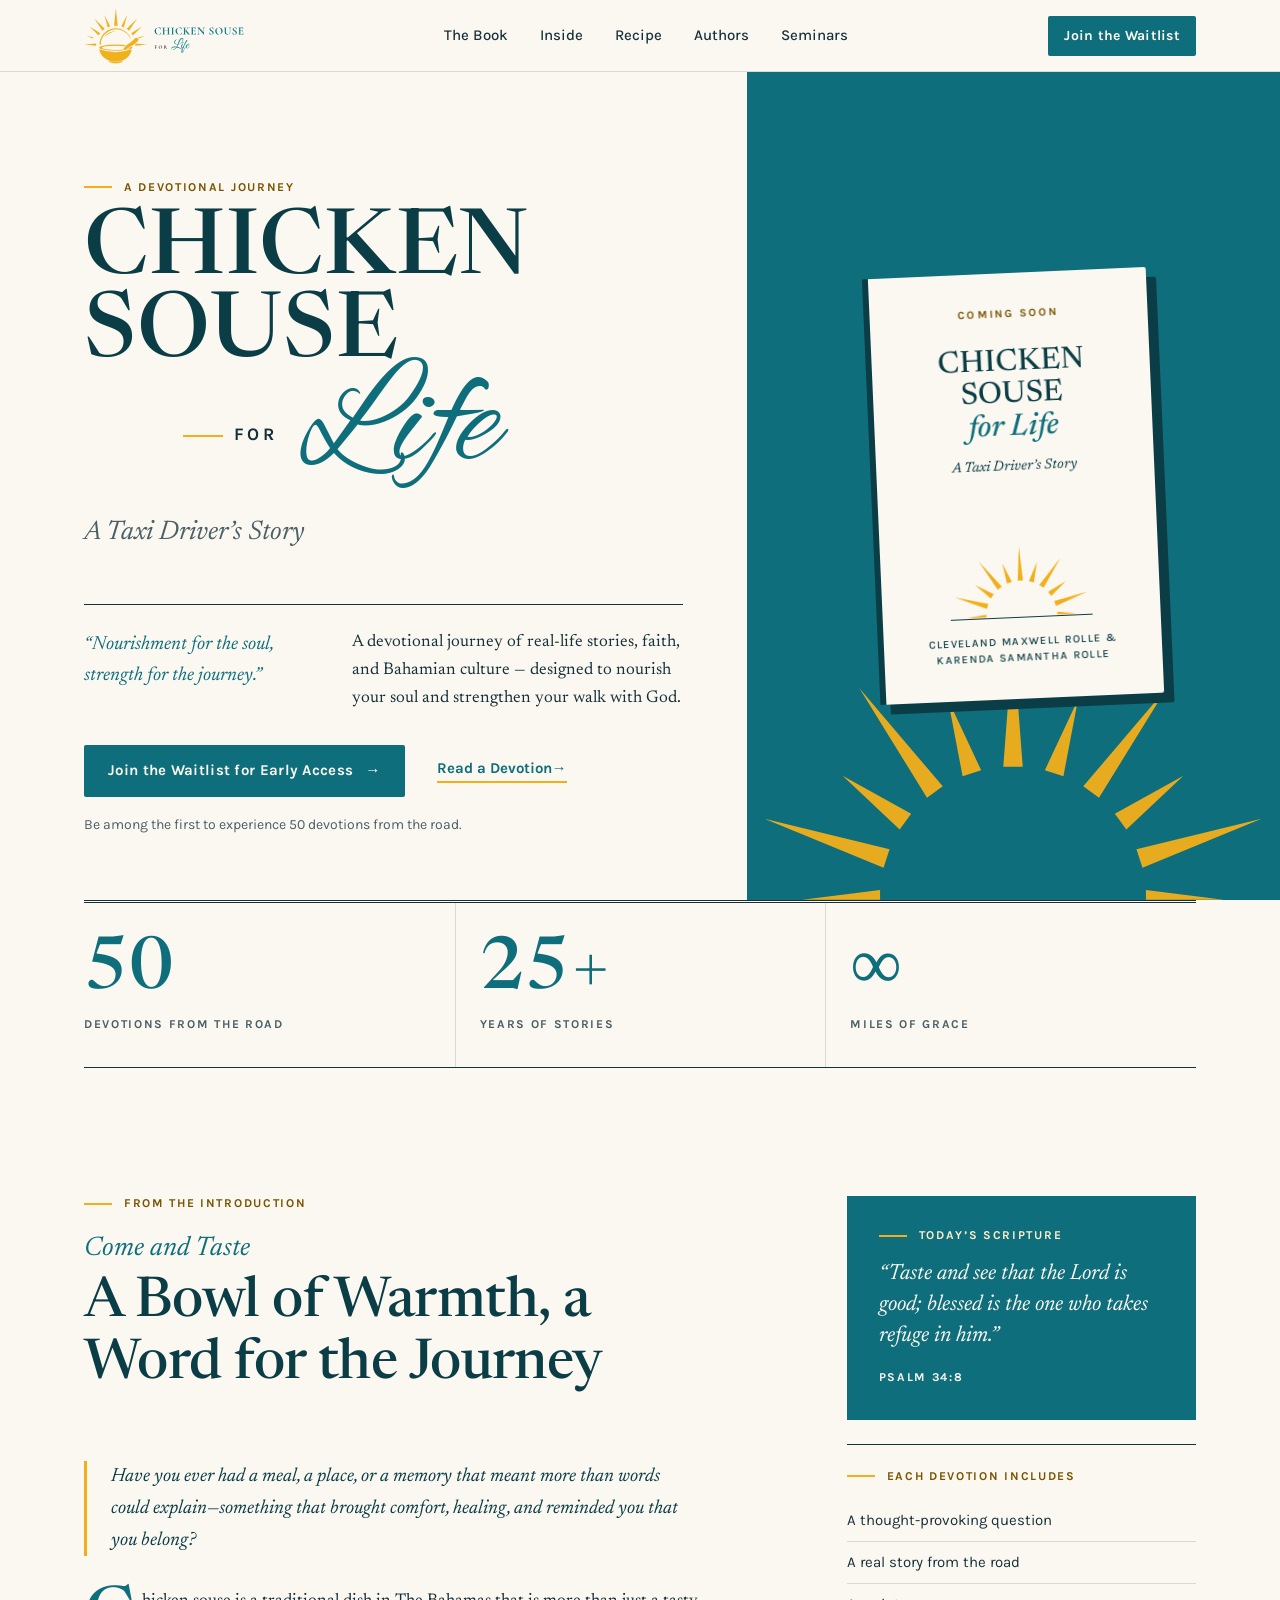
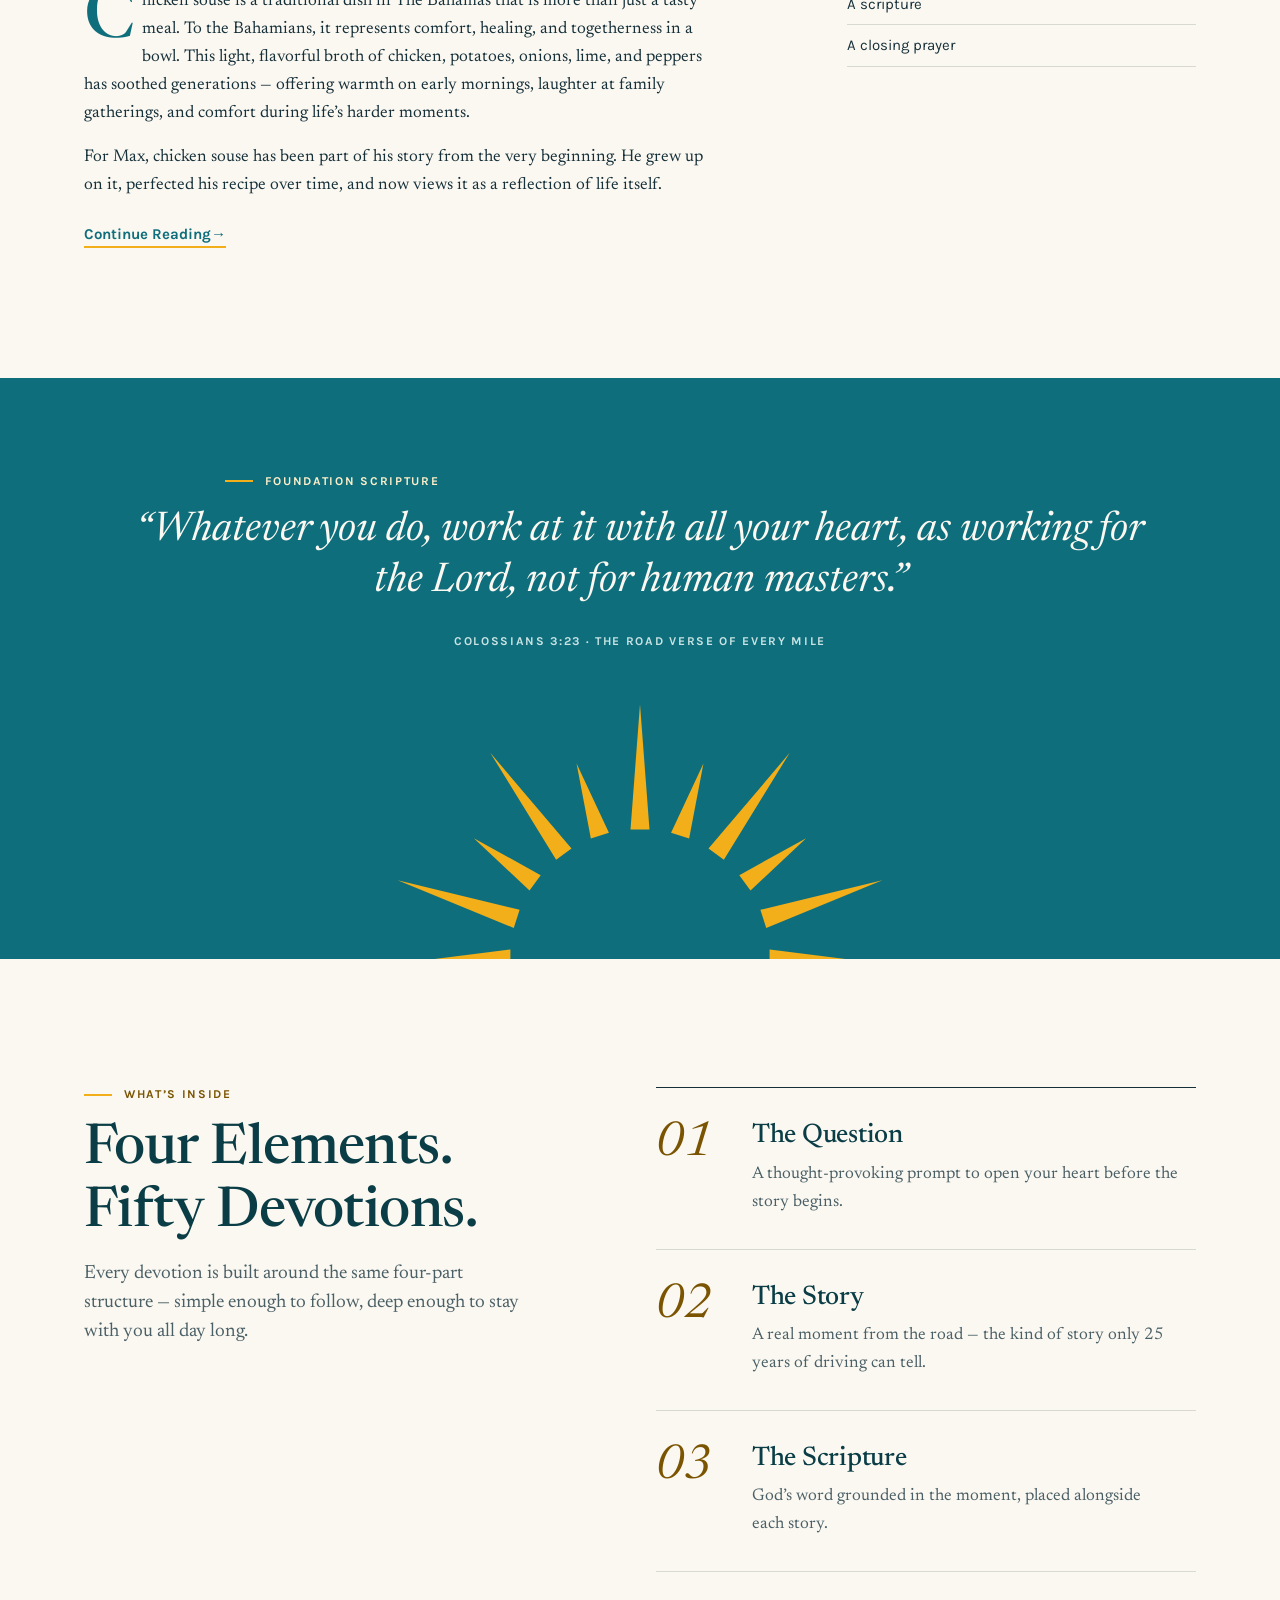
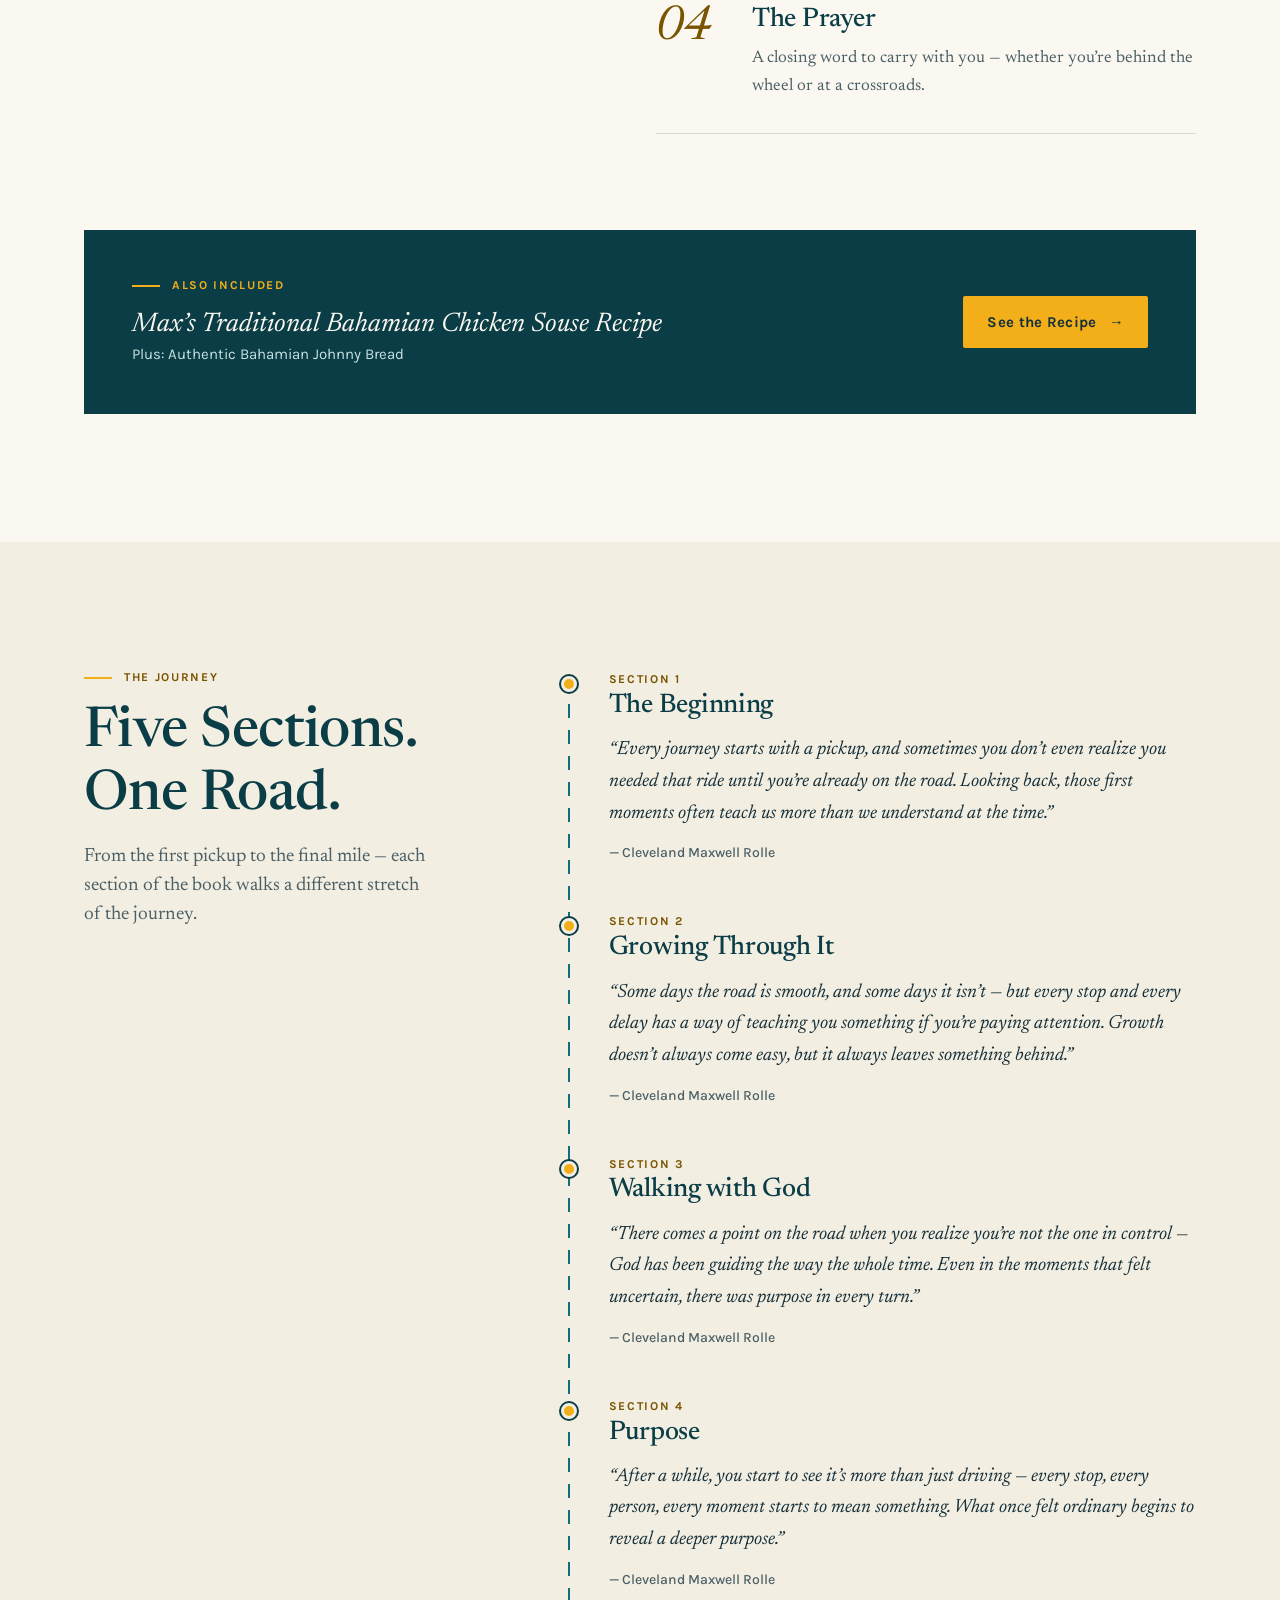
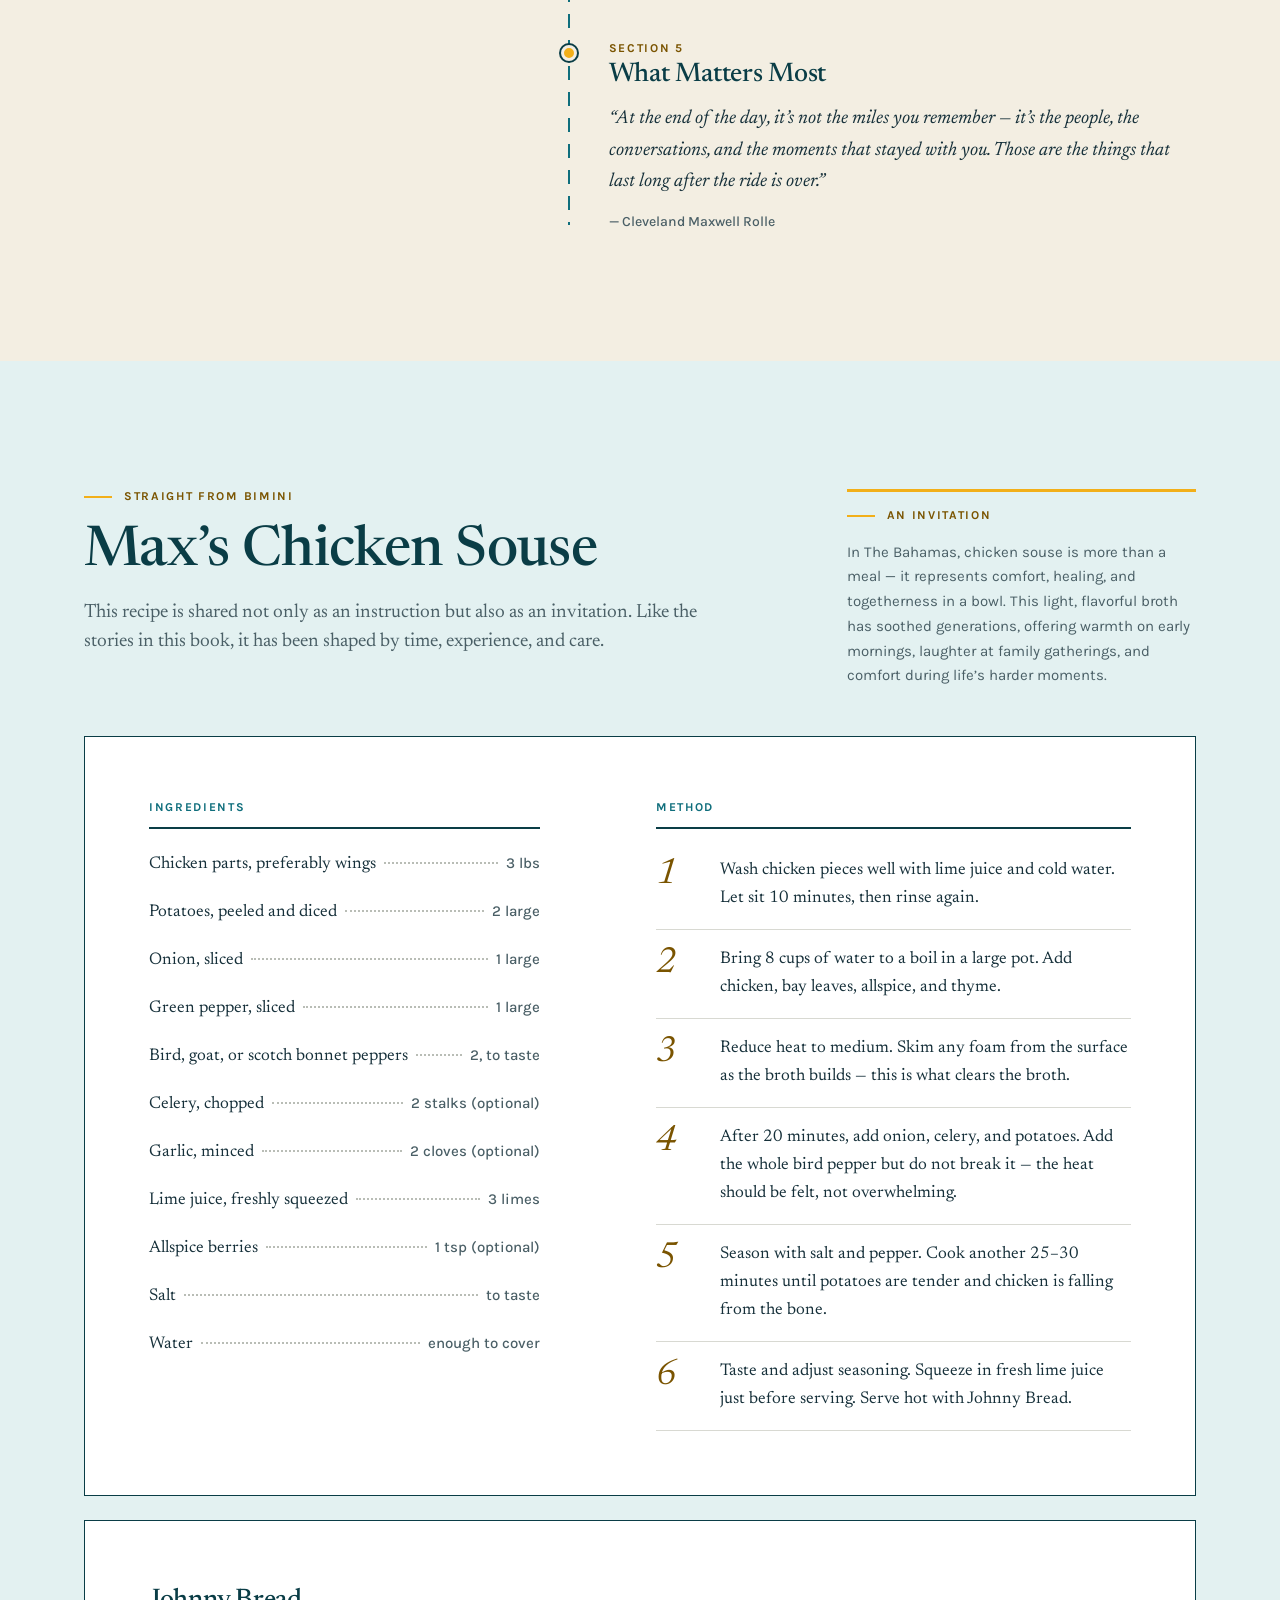
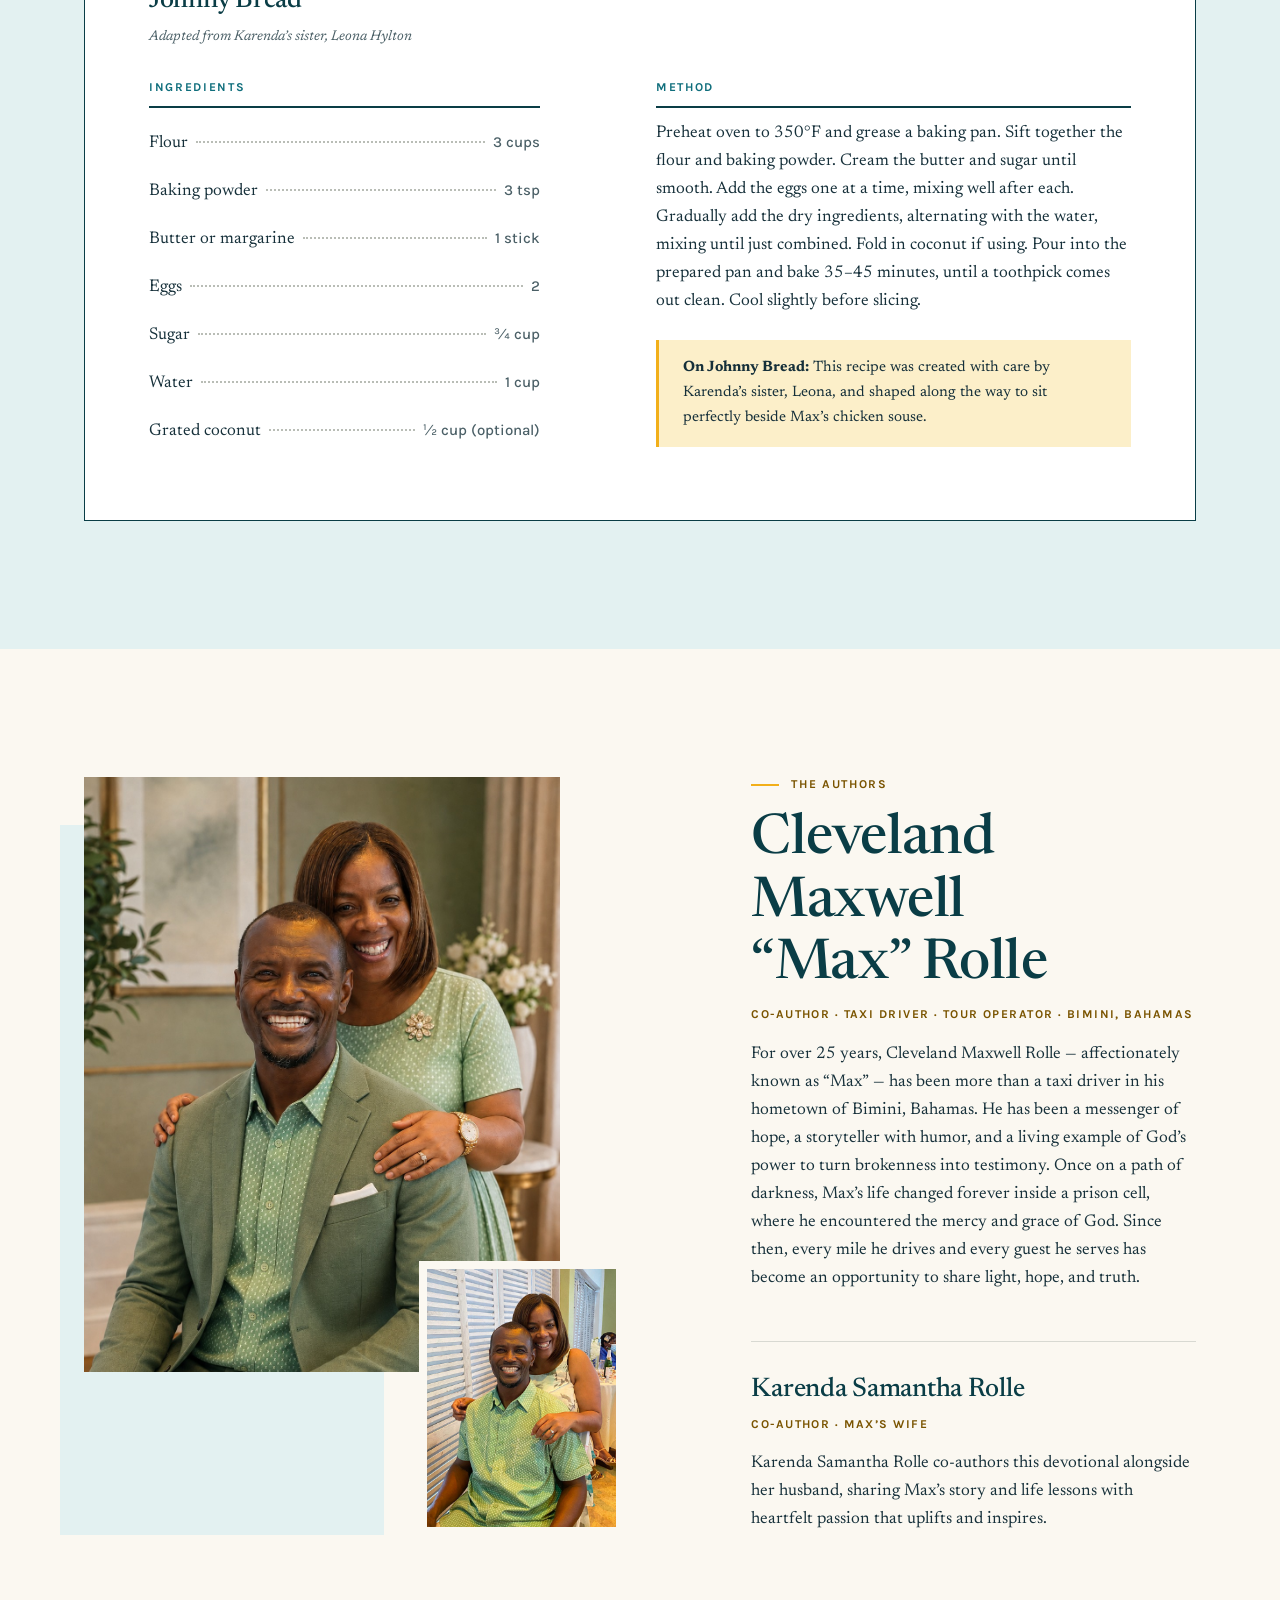
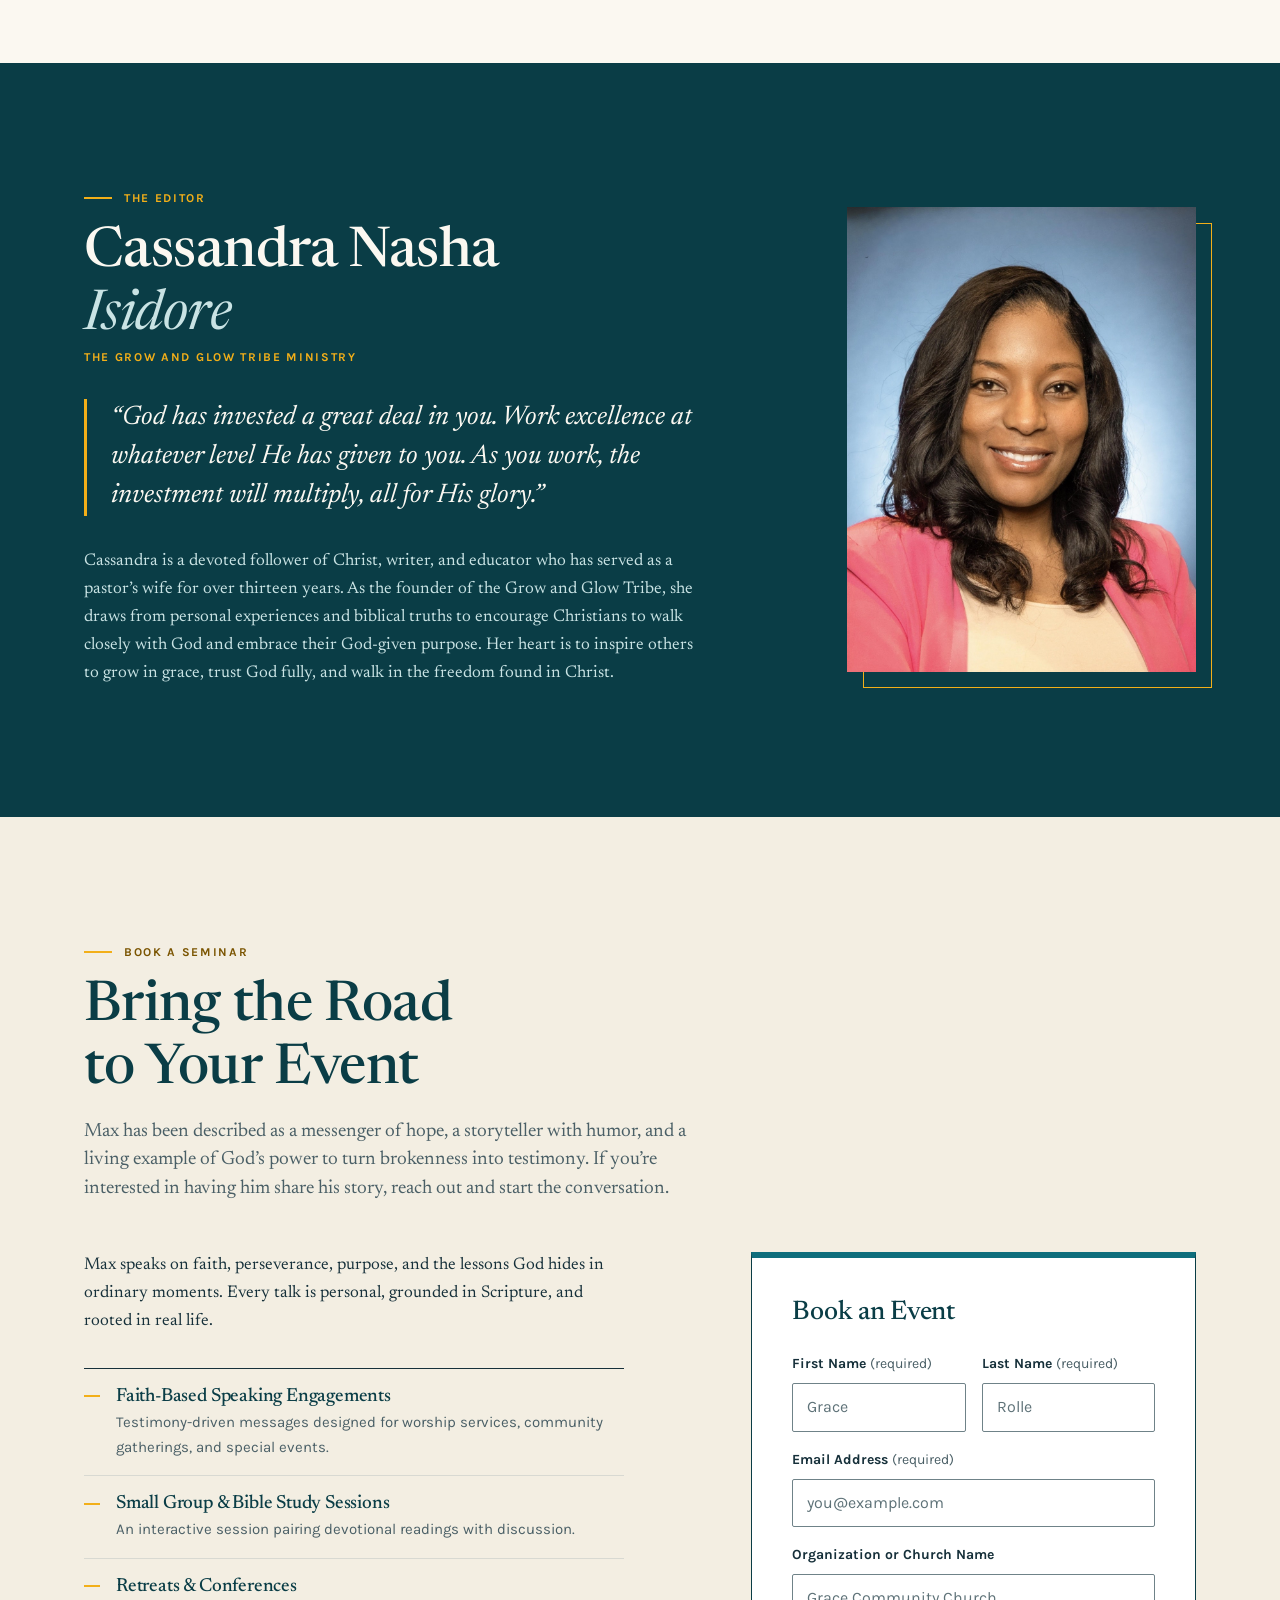
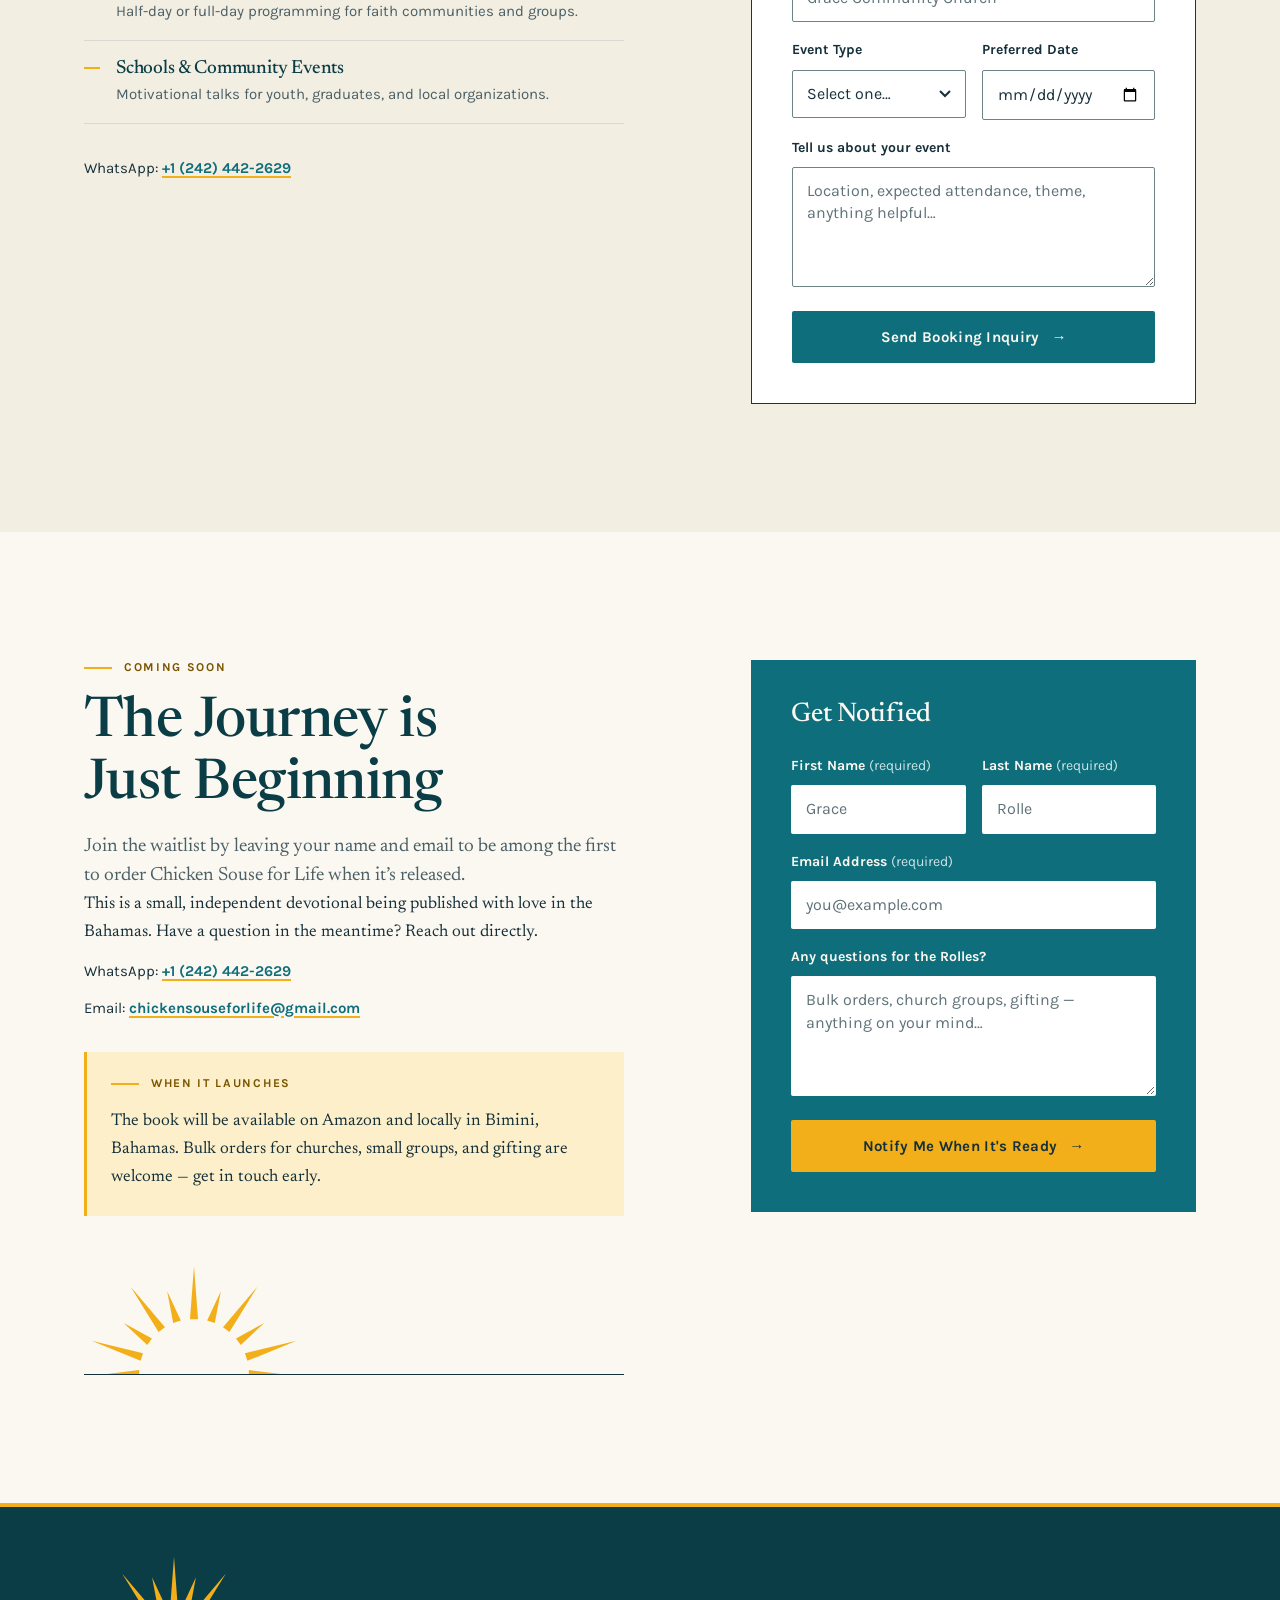
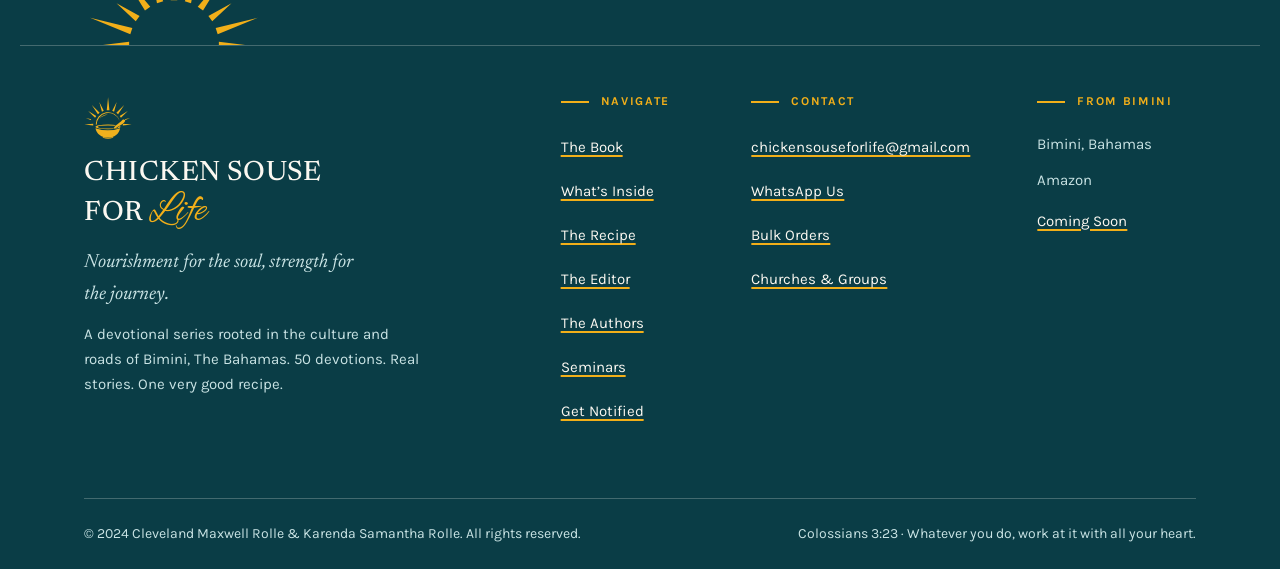
==== index.html @ f5d04d0e "Remove seminar photo that wasn't on the original site Co-Authored-By: Claude Opus 5.5 <noreply@anthr" ====
<!DOCTYPE html>
<html lang="en">

<head>
  <meta charset="UTF-8">
  <meta name="viewport" content="width=device-width, initial-scale=1.0">
  <title>Chicken Souse for Life's Journey — A Taxi Driver's Story</title>
  <meta name="description" content="A devotional journey of real-life stories, faith, and Bahamian culture — designed to nourish your soul and strengthen your walk with God.">
  <meta name="theme-color" content="#0F6E7C">
  <link rel="icon" type="image/svg+xml" href="assets/logo-mark.svg">
  <link rel="preconnect" href="https://fonts.googleapis.com">
  <link rel="preconnect" href="https://fonts.gstatic.com" crossorigin>
  <link href="https://fonts.googleapis.com/css2?family=Alex+Brush&family=Karla:ital,wght@0,400;0,500;0,700;1,400&family=Newsreader:ital,opsz,wght@0,6..72,400;0,6..72,500;0,6..72,600;1,6..72,400;1,6..72,500&display=swap" rel="stylesheet">
  <link rel="stylesheet" href="style.css">
  <link rel="stylesheet" href="sections.css">
  <script>document.documentElement.classList.add('js')</script>
  <script src="main.js" defer></script>
</head>

<body>
  <svg width="0" height="0" hidden aria-hidden="true" focusable="false">
    <symbol id="rays" viewBox="0 0 400 200">
      <path d="M100.3,192.7 L42.0,200.0 L100.3,207.3Z M107.4,162.2 L13.6,139.4 L102.9,176.1Z M123.6,135.5 L72.2,107.1 L115.0,147.3Z M147.3,115.0 L84.8,41.4 L135.5,123.6Z M176.1,102.9 L151.2,49.7 L162.2,107.4Z M207.3,100.3 L200.0,4.0 L192.7,100.3Z M237.8,107.4 L248.8,49.7 L223.9,102.9Z M264.5,123.6 L315.2,41.4 L252.7,115.0Z M285.0,147.3 L327.8,107.1 L276.4,135.5Z M297.1,176.1 L386.4,139.4 L292.6,162.2Z M299.7,207.3 L358.0,200.0 L299.7,192.7Z"/>
    </symbol>
  </svg>

  <a class="skip-link" href="#main">Skip to content</a>

  <!-- NAV -->
  <header class="site-nav" id="main-nav">
    <div class="wrap site-nav__bar">
      <a class="site-nav__logo" href="#"><img src="assets/logo-horizontal.svg" alt="Chicken Souse for Life" width="115" height="40"></a>
      <nav class="site-nav__links" aria-label="Primary">
        <a href="#devotion">The Book</a>
        <a href="#whats-inside">Inside</a>
        <a href="#recipe">Recipe</a>
        <a href="#authors">Authors</a>
        <a href="#seminars">Seminars</a>
      </nav>
      <a class="btn btn--small site-nav__cta" href="#order">Join the Waitlist</a>
      <button class="site-nav__toggle" type="button" aria-expanded="false" aria-controls="nav-panel">Menu</button>
    </div>
    <div class="nav-panel" id="nav-panel" hidden>
      <nav aria-label="Mobile">
        <a href="#devotion">The Book</a>
        <a href="#whats-inside">What’s Inside</a>
        <a href="#book-sections">The Journey</a>
        <a href="#recipe">The Recipe</a>
        <a href="#authors">The Authors</a>
        <a href="#seminars">Seminars</a>
        <a href="#order">Join the Waitlist</a>
      </nav>
      <p class="nav-panel__contact">WhatsApp <a href="https://wa.me/12424422629">+1&nbsp;(242)&nbsp;442-2629</a> · <a href="mailto:chickensouseforlife@gmail.com">chickensouseforlife@gmail.com</a></p>
    </div>
  </header>

  <!-- HERO -->
  <section class="hero">
    <div class="hero__text">
      <p class="eyebrow">A Devotional Journey</p>
      <h1 class="hero__title h-display">
        <span class="hero__title-main">Chicken Souse</span>
        <span class="hero__title-sub"><span class="hero__for">for</span> <span class="hero__life">Life</span></span>
      </h1>
      <p class="hero__subtitle">A Taxi Driver’s Story</p>
      <div class="hero__body">
        <p class="hero__tagline">“Nourishment for the soul, strength for the journey.”</p>
        <p class="hero__desc">A devotional journey of real-life stories, faith, and Bahamian culture — designed to nourish your soul and strengthen your walk with God.</p>
      </div>
      <div class="hero__actions">
        <a class="btn" href="#order">Join the Waitlist for Early Access</a>
        <a class="link-arrow" href="#devotion">Read a Devotion</a>
      </div>
      <p class="hero__support small">Be among the first to experience 50 devotions from the road.</p>
    </div>
    <div class="hero__panel">
      <svg class="rays rays--gold hero__rays" viewBox="0 0 400 200" aria-hidden="true"><use href="#rays"/></svg>
      <div class="book-cover">
        <p class="book-cover__label">Coming Soon</p>
        <p class="book-cover__title">Chicken Souse <span>for Life</span></p>
        <p class="book-cover__edition">A Taxi Driver’s Story</p>
        <svg class="rays rays--gold book-cover__rays" viewBox="0 0 400 200" aria-hidden="true"><use href="#rays"/></svg>
        <p class="book-cover__author">Cleveland Maxwell Rolle &amp; Karenda Samantha Rolle</p>
      </div>
    </div>
  </section>

  <main id="main">

    <!-- STATS -->
    <section class="stats" aria-label="The book in numbers">
      <div class="wrap">
        <dl class="stats__list">
          <div class="stats__item">
            <dt class="stats__num">50</dt>
            <dd class="stats__label">Devotions from the Road</dd>
          </div>
          <div class="stats__item">
            <dt class="stats__num">25+</dt>
            <dd class="stats__label">Years of Stories</dd>
          </div>
          <div class="stats__item">
            <dt class="stats__num">∞</dt>
            <dd class="stats__label">Miles of Grace</dd>
          </div>
        </dl>
      </div>
    </section>

    <!-- DEVOTION SAMPLE -->
    <section id="devotion" class="devotion section">
      <div class="wrap grid12">
        <header class="devotion__head reveal">
          <p class="eyebrow">From the Introduction</p>
          <p class="devotion__kicker">Come and Taste</p>
          <h2 class="h2">A Bowl of Warmth, a Word for the Journey</h2>
        </header>
        <div class="devotion__main">
          <p class="devotion__question">Have you ever had a meal, a place, or a memory that meant more than words could explain—something that brought comfort, healing, and reminded you that you belong?</p>
          <div class="devotion__story">
            <p>Chicken souse is a traditional dish in The Bahamas that is more than just a tasty meal. To the Bahamians, it represents comfort, healing, and togetherness in a bowl. This light, flavorful broth of chicken, potatoes, onions, lime, and peppers has soothed generations — offering warmth on early mornings, laughter at family gatherings, and comfort during life’s harder moments.</p>
            <p>For Max, chicken souse has been part of his story from the very beginning. He grew up on it, perfected his recipe over time, and now views it as a reflection of life itself.</p>
          </div>
          <button class="link-arrow devotion__toggle" type="button" aria-expanded="false" aria-controls="devotion-expanded">Continue Reading</button>
          <div id="devotion-expanded" hidden>
            <div class="devotion__story">
              <p>Within these pages, you will find devotionals born out of real experiences. They speak to moments of waiting, trusting, forgiving, and seeing God’s hand in unexpected places. Whether you savor one reflection at a time, linger in prayer, or return to the stories that speak to your heart, may each page nourish you with fresh hope and gratitude.</p>
              <p>Life, much like chicken souse, is best when shared. It is a blend of joy and struggle, lessons and laughter, all simmered together under God’s watchful care.</p>
            </div>
            <div class="devotion__prayer">
              <p class="eyebrow">Closing Prayer</p>
              <p>Lord, let these pages serve as a bowl of warmth and faith. Remind us that no matter where this journey takes us, You are always present — seasoning every moment with grace, humor, and hope. So we come and taste. One story. One prayer. One lesson at a time. Amen.</p>
            </div>
          </div>
        </div>
        <aside class="devotion__aside">
          <figure class="devotion__scripture reveal">
            <p class="eyebrow">Today’s Scripture</p>
            <blockquote>“Taste and see that the Lord is good; blessed is the one who takes refuge in him.”</blockquote>
            <figcaption>Psalm 34:8</figcaption>
          </figure>
          <div class="devotion__includes">
            <p class="eyebrow">Each Devotion Includes</p>
            <ul>
              <li>A thought-provoking question</li>
              <li>A real story from the road</li>
              <li>A scripture</li>
              <li>A closing prayer</li>
            </ul>
          </div>
        </aside>
      </div>
    </section>

    <!-- FOUNDATION SCRIPTURE -->
    <section class="verse bg-teal-700 on-dark" aria-label="Foundation scripture">
      <div class="wrap">
        <figure class="verse__fig">
          <p class="eyebrow">Foundation Scripture</p>
          <blockquote class="verse__text">“Whatever you do, work at it with all your heart, as working for the Lord, not for human masters.”</blockquote>
          <figcaption class="verse__ref">Colossians 3:23 · The Road Verse of Every Mile</figcaption>
        </figure>
      </div>
      <svg class="rays rays--gold verse__rays" viewBox="0 0 400 200" aria-hidden="true"><use href="#rays"/></svg>
    </section>

    <!-- WHAT'S INSIDE -->
    <section id="whats-inside" class="inside section">
      <div class="wrap grid12">
        <header class="inside__head reveal">
          <p class="eyebrow">What’s Inside</p>
          <h2 class="h2">Four Elements.<br>Fifty Devotions.</h2>
          <p class="lead">Every devotion is built around the same four-part structure — simple enough to follow, deep enough to stay with you all day long.</p>
        </header>
        <ol class="inside__list">
          <li class="inside__item">
            <span class="inside__num">01</span>
            <div>
              <h3 class="h3">The Question</h3>
              <p>A thought-provoking prompt to open your heart before the story begins.</p>
            </div>
          </li>
          <li class="inside__item">
            <span class="inside__num">02</span>
            <div>
              <h3 class="h3">The Story</h3>
              <p>A real moment from the road — the kind of story only 25 years of driving can tell.</p>
            </div>
          </li>
          <li class="inside__item">
            <span class="inside__num">03</span>
            <div>
              <h3 class="h3">The Scripture</h3>
              <p>God’s word grounded in the moment, placed alongside each story.</p>
            </div>
          </li>
          <li class="inside__item">
            <span class="inside__num">04</span>
            <div>
              <h3 class="h3">The Prayer</h3>
              <p>A closing word to carry with you — whether you’re behind the wheel or at a crossroads.</p>
            </div>
          </li>
        </ol>
        <aside class="inside__also on-dark">
          <div>
            <p class="eyebrow">Also Included</p>
            <p class="inside__also-title">Max’s Traditional Bahamian Chicken Souse Recipe</p>
            <p class="inside__also-sub">Plus: Authentic Bahamian Johnny Bread</p>
          </div>
          <a class="btn btn--gold" href="#recipe">See the Recipe</a>
        </aside>
      </div>
    </section>

    <!-- THE JOURNEY -->
    <section id="book-sections" class="journey section bg-sand">
      <div class="wrap grid12">
        <header class="journey__head reveal">
          <p class="eyebrow">The Journey</p>
          <h2 class="h2">Five Sections.<br>One Road.</h2>
          <p class="lead">From the first pickup to the final mile — each section of the book walks a different stretch of the journey.</p>
        </header>
        <ol class="journey__list">
          <li class="journey__stop">
            <p class="journey__no">Section 1</p>
            <h3 class="h3">The Beginning</h3>
            <blockquote class="journey__quote">
              <p>“Every journey starts with a pickup, and sometimes you don’t even realize you needed that ride until you’re already on the road. Looking back, those first moments often teach us more than we understand at the time.”</p>
              <cite>— Cleveland Maxwell Rolle</cite>
            </blockquote>
          </li>
          <li class="journey__stop">
            <p class="journey__no">Section 2</p>
            <h3 class="h3">Growing Through It</h3>
            <blockquote class="journey__quote">
              <p>“Some days the road is smooth, and some days it isn’t — but every stop and every delay has a way of teaching you something if you’re paying attention. Growth doesn’t always come easy, but it always leaves something behind.”</p>
              <cite>— Cleveland Maxwell Rolle</cite>
            </blockquote>
          </li>
          <li class="journey__stop">
            <p class="journey__no">Section 3</p>
            <h3 class="h3">Walking with God</h3>
            <blockquote class="journey__quote">
              <p>“There comes a point on the road when you realize you’re not the one in control — God has been guiding the way the whole time. Even in the moments that felt uncertain, there was purpose in every turn.”</p>
              <cite>— Cleveland Maxwell Rolle</cite>
            </blockquote>
          </li>
          <li class="journey__stop">
            <p class="journey__no">Section 4</p>
            <h3 class="h3">Purpose</h3>
            <blockquote class="journey__quote">
              <p>“After a while, you start to see it’s more than just driving — every stop, every person, every moment starts to mean something. What once felt ordinary begins to reveal a deeper purpose.”</p>
              <cite>— Cleveland Maxwell Rolle</cite>
            </blockquote>
          </li>
          <li class="journey__stop">
            <p class="journey__no">Section 5</p>
            <h3 class="h3">What Matters Most</h3>
            <blockquote class="journey__quote">
              <p>“At the end of the day, it’s not the miles you remember — it’s the people, the conversations, and the moments that stayed with you. Those are the things that last long after the ride is over.”</p>
              <cite>— Cleveland Maxwell Rolle</cite>
            </blockquote>
          </li>
        </ol>
      </div>
    </section>

    <!-- RECIPE -->
    <section id="recipe" class="recipe section bg-teal-100">
      <div class="wrap">
        <header class="recipe__head grid12">
          <div class="reveal">
            <p class="eyebrow">Straight from Bimini</p>
            <h2 class="h2">Max’s Chicken Souse</h2>
            <p class="lead">This recipe is shared not only as an instruction but also as an invitation. Like the stories in this book, it has been shaped by time, experience, and care.</p>
          </div>
          <aside class="recipe__invite">
            <p class="eyebrow">An Invitation</p>
            <p>In The Bahamas, chicken souse is more than a meal — it represents comfort, healing, and togetherness in a bowl. This light, flavorful broth has soothed generations, offering warmth on early mornings, laughter at family gatherings, and comfort during life’s harder moments.</p>
          </aside>
        </header>

        <article class="recipe__page">
          <div class="recipe__cols grid12">
            <section class="recipe__ingredients">
              <h3 class="recipe__label">Ingredients</h3>
              <ul class="ingredients">
                <li><span class="ingredients__name">Chicken parts, preferably wings</span><span class="ingredients__dots" aria-hidden="true"></span><span class="ingredients__amt">3 lbs</span></li>
                <li><span class="ingredients__name">Potatoes, peeled and diced</span><span class="ingredients__dots" aria-hidden="true"></span><span class="ingredients__amt">2 large</span></li>
                <li><span class="ingredients__name">Onion, sliced</span><span class="ingredients__dots" aria-hidden="true"></span><span class="ingredients__amt">1 large</span></li>
                <li><span class="ingredients__name">Green pepper, sliced</span><span class="ingredients__dots" aria-hidden="true"></span><span class="ingredients__amt">1 large</span></li>
                <li><span class="ingredients__name">Bird, goat, or scotch bonnet peppers</span><span class="ingredients__dots" aria-hidden="true"></span><span class="ingredients__amt">2, to taste</span></li>
                <li><span class="ingredients__name">Celery, chopped</span><span class="ingredients__dots" aria-hidden="true"></span><span class="ingredients__amt">2 stalks (optional)</span></li>
                <li><span class="ingredients__name">Garlic, minced</span><span class="ingredients__dots" aria-hidden="true"></span><span class="ingredients__amt">2 cloves (optional)</span></li>
                <li><span class="ingredients__name">Lime juice, freshly squeezed</span><span class="ingredients__dots" aria-hidden="true"></span><span class="ingredients__amt">3 limes</span></li>
                <li><span class="ingredients__name">Allspice berries</span><span class="ingredients__dots" aria-hidden="true"></span><span class="ingredients__amt">1 tsp (optional)</span></li>
                <li><span class="ingredients__name">Salt</span><span class="ingredients__dots" aria-hidden="true"></span><span class="ingredients__amt">to taste</span></li>
                <li><span class="ingredients__name">Water</span><span class="ingredients__dots" aria-hidden="true"></span><span class="ingredients__amt">enough to cover</span></li>
              </ul>
            </section>
            <section class="recipe__method">
              <h3 class="recipe__label">Method</h3>
              <ol class="steps">
                <li>Wash chicken pieces well with lime juice and cold water. Let sit 10 minutes, then rinse again.</li>
                <li>Bring 8 cups of water to a boil in a large pot. Add chicken, bay leaves, allspice, and thyme.</li>
                <li>Reduce heat to medium. Skim any foam from the surface as the broth builds — this is what clears the broth.</li>
                <li>After 20 minutes, add onion, celery, and potatoes. Add the whole bird pepper but do not break it — the heat should be felt, not overwhelming.</li>
                <li>Season with salt and pepper. Cook another 25–30 minutes until potatoes are tender and chicken is falling from the bone.</li>
                <li>Taste and adjust seasoning. Squeeze in fresh lime juice just before serving. Serve hot with Johnny Bread.</li>
              </ol>
            </section>
          </div>
        </article>

        <article class="recipe__page recipe__page--bread">
          <header>
            <h3 class="h3">Johnny Bread</h3>
            <p class="recipe__credit">Adapted from Karenda’s sister, Leona Hylton</p>
          </header>
          <div class="recipe__cols grid12">
            <section>
              <h4 class="recipe__label">Ingredients</h4>
              <ul class="ingredients">
                <li><span class="ingredients__name">Flour</span><span class="ingredients__dots" aria-hidden="true"></span><span class="ingredients__amt">3 cups</span></li>
                <li><span class="ingredients__name">Baking powder</span><span class="ingredients__dots" aria-hidden="true"></span><span class="ingredients__amt">3 tsp</span></li>
                <li><span class="ingredients__name">Butter or margarine</span><span class="ingredients__dots" aria-hidden="true"></span><span class="ingredients__amt">1 stick</span></li>
                <li><span class="ingredients__name">Eggs</span><span class="ingredients__dots" aria-hidden="true"></span><span class="ingredients__amt">2</span></li>
                <li><span class="ingredients__name">Sugar</span><span class="ingredients__dots" aria-hidden="true"></span><span class="ingredients__amt">¾ cup</span></li>
                <li><span class="ingredients__name">Water</span><span class="ingredients__dots" aria-hidden="true"></span><span class="ingredients__amt">1 cup</span></li>
                <li><span class="ingredients__name">Grated coconut</span><span class="ingredients__dots" aria-hidden="true"></span><span class="ingredients__amt">½ cup (optional)</span></li>
              </ul>
            </section>
            <section>
              <h4 class="recipe__label">Method</h4>
              <p>Preheat oven to 350°F and grease a baking pan. Sift together the flour and baking powder. Cream the butter and sugar until smooth. Add the eggs one at a time, mixing well after each. Gradually add the dry ingredients, alternating with the water, mixing until just combined. Fold in coconut if using. Pour into the prepared pan and bake 35–45 minutes, until a toothpick comes out clean. Cool slightly before slicing.</p>
              <p class="recipe__note"><strong>On Johnny Bread:</strong> This recipe was created with care by Karenda’s sister, Leona, and shaped along the way to sit perfectly beside Max’s chicken souse.</p>
            </section>
          </div>
        </article>
      </div>
    </section>

    <!-- AUTHORS -->
    <section id="authors" class="authors section">
      <div class="wrap grid12">
        <div class="authors__photos reveal">
          <img class="authors__photo-main" src="assets/author-photo-4.jpeg" alt="Cleveland Maxwell 'Max' Rolle and Karenda Samantha Rolle" width="1086" height="1448" decoding="async" loading="lazy">
          <img class="authors__photo-inset" src="assets/author-photo-3.jpeg" alt="Max and Karenda Rolle smiling together" width="1200" height="1600" decoding="async" loading="lazy">
        </div>
        <div class="authors__text">
          <p class="eyebrow">The Authors</p>
          <article class="authors__bio">
            <h3 class="h2">Cleveland Maxwell “Max” Rolle</h3>
            <p class="authors__role">Co-Author · Taxi Driver · Tour Operator · Bimini, Bahamas</p>
            <p>For over 25 years, Cleveland Maxwell Rolle — affectionately known as “Max” — has been more than a taxi driver in his hometown of Bimini, Bahamas. He has been a messenger of hope, a storyteller with humor, and a living example of God’s power to turn brokenness into testimony. Once on a path of darkness, Max’s life changed forever inside a prison cell, where he encountered the mercy and grace of God. Since then, every mile he drives and every guest he serves has become an opportunity to share light, hope, and truth.</p>
          </article>
          <article class="authors__bio">
            <h3 class="h3">Karenda Samantha Rolle</h3>
            <p class="authors__role">Co-Author · Max’s Wife</p>
            <p>Karenda Samantha Rolle co-authors this devotional alongside her husband, sharing Max’s story and life lessons with heartfelt passion that uplifts and inspires.</p>
          </article>
        </div>
      </div>
    </section>

    <!-- EDITOR -->
    <section id="editor" class="editor section bg-teal-900 on-dark">
      <div class="wrap grid12">
        <div class="editor__text reveal">
          <p class="eyebrow">The Editor</p>
          <h2 class="h2">Cassandra Nasha<br><em>Isidore</em></h2>
          <p class="editor__org">The Grow and Glow Tribe Ministry</p>
          <blockquote class="editor__quote">“God has invested a great deal in you. Work excellence at whatever level He has given to you. As you work, the investment will multiply, all for His glory.”</blockquote>
          <p class="editor__bio">Cassandra is a devoted follower of Christ, writer, and educator who has served as a pastor’s wife for over thirteen years. As the founder of the Grow and Glow Tribe, she draws from personal experiences and biblical truths to encourage Christians to walk closely with God and embrace their God-given purpose. Her heart is to inspire others to grow in grace, trust God fully, and walk in the freedom found in Christ.</p>
        </div>
        <figure class="editor__photo reveal">
          <img src="assets/editor-photo-2.jpeg" alt="Cassandra Nasha Isidore" width="1090" height="1600" decoding="async" loading="lazy">
        </figure>
      </div>
    </section>

    <!-- SEMINARS -->
    <section id="seminars" class="seminars section bg-sand">
      <div class="wrap">
        <header class="seminars__head grid12">
          <div class="reveal">
            <p class="eyebrow">Book a Seminar</p>
            <h2 class="h2">Bring the Road to Your Event</h2>
            <p class="lead">Max has been described as a messenger of hope, a storyteller with humor, and a living example of God’s power to turn brokenness into testimony. If you’re interested in having him share his story, reach out and start the conversation.</p>
          </div>
        </header>
        <div class="grid12 seminars__body">
          <div class="seminars__info">
            <p>Max speaks on faith, perseverance, purpose, and the lessons God hides in ordinary moments. Every talk is personal, grounded in Scripture, and rooted in real life.</p>
            <ul class="seminars__types">
              <li>
                <h3 class="seminars__type-name">Faith-Based Speaking Engagements</h3>
                <p>Testimony-driven messages designed for worship services, community gatherings, and special events.</p>
              </li>
              <li>
                <h3 class="seminars__type-name">Small Group &amp; Bible Study Sessions</h3>
                <p>An interactive session pairing devotional readings with discussion.</p>
              </li>
              <li>
                <h3 class="seminars__type-name">Retreats &amp; Conferences</h3>
                <p>Half-day or full-day programming for faith communities and groups.</p>
              </li>
              <li>
                <h3 class="seminars__type-name">Schools &amp; Community Events</h3>
                <p>Motivational talks for youth, graduates, and local organizations.</p>
              </li>
            </ul>
            <p class="contact-line">WhatsApp: <a href="https://wa.me/12424422629">+1&nbsp;(242)&nbsp;442-2629</a></p>
          </div>
          <div class="seminars__form reveal">
            <div class="form" id="seminar-form-container">
              <h3 class="form__title">Book an Event</h3>
              <form id="seminar-form">
                <input type="hidden" name="access_key" value="4284c468-b80b-4e0f-a91f-6b172751c1d0">
                <input type="hidden" name="subject" value="Seminar Booking Inquiry — Chicken Souse for Life">
                <div class="field-row">
                  <div class="field">
                    <label class="field__label" for="s-fname">First Name <span class="field__req">(required)</span></label>
                    <input class="field__input" type="text" id="s-fname" name="first_name" placeholder="Grace" required>
                  </div>
                  <div class="field">
                    <label class="field__label" for="s-lname">Last Name <span class="field__req">(required)</span></label>
                    <input class="field__input" type="text" id="s-lname" name="last_name" placeholder="Rolle" required>
                  </div>
                </div>
                <div class="field">
                  <label class="field__label" for="s-email">Email Address <span class="field__req">(required)</span></label>
                  <input class="field__input" type="email" id="s-email" name="email" placeholder="you@example.com" required>
                </div>
                <div class="field">
                  <label class="field__label" for="s-org">Organization or Church Name</label>
                  <input class="field__input" type="text" id="s-org" name="organization" placeholder="Grace Community Church">
                </div>
                <div class="field-row">
                  <div class="field">
                    <label class="field__label" for="s-type">Event Type</label>
                    <select class="field__input" id="s-type" name="event_type">
                      <option value="">Select one…</option>
                      <option>Faith-Based Speaking Engagement</option>
                      <option>Small Group / Bible Study</option>
                      <option>Retreat / Conference</option>
                      <option>School / Community Event</option>
                      <option>Other</option>
                    </select>
                  </div>
                  <div class="field">
                    <label class="field__label" for="s-date">Preferred Date</label>
                    <input class="field__input" type="date" id="s-date" name="preferred_date">
                  </div>
                </div>
                <div class="field">
                  <label class="field__label" for="s-message">Tell us about your event</label>
                  <textarea class="field__input" id="s-message" name="message" placeholder="Location, expected attendance, theme, anything helpful…"></textarea>
                </div>
                <button type="submit" class="btn" data-label="Send Booking Inquiry">Send Booking Inquiry</button>
                <p class="form-error" role="alert"></p>
              </form>
              <div class="form-success" id="seminar-success" tabindex="-1">
                <svg class="rays rays--gold" viewBox="0 0 400 200" aria-hidden="true"><use href="#rays"/></svg>
                <p>Inquiry received — thank you.</p>
                <p>Max or Karenda will be in touch with you shortly to discuss the details.</p>
              </div>
            </div>
          </div>
        </div>
      </div>
    </section>

    <!-- WAITLIST -->
    <section id="order" class="order section">
      <div class="wrap grid12">
        <div class="order__info">
          <div class="reveal">
            <p class="eyebrow">Coming Soon</p>
            <h2 class="h2">The Journey is Just Beginning</h2>
            <p class="lead">Join the waitlist by leaving your name and email to be among the first to order Chicken Souse for Life when it’s released.</p>
          </div>
          <p>This is a small, independent devotional being published with love in the Bahamas. Have a question in the meantime? Reach out directly.</p>
          <p class="contact-line">WhatsApp: <a href="https://wa.me/12424422629">+1&nbsp;(242)&nbsp;442-2629</a></p>
          <p class="contact-line">Email: <a href="mailto:chickensouseforlife@gmail.com">chickensouseforlife@gmail.com</a></p>
          <div class="order__launch">
            <h3 class="eyebrow">When it launches</h3>
            <p>The book will be available on Amazon and locally in Bimini, Bahamas. Bulk orders for churches, small groups, and gifting are welcome — get in touch early.</p>
          </div>
          <svg class="rays rays--gold order__rays" viewBox="0 0 400 200" aria-hidden="true"><use href="#rays"/></svg>
        </div>
        <div class="order__form reveal">
          <div class="form form--feature" id="order-form-container">
            <h3 class="form__title">Get Notified</h3>
            <form id="order-form">
              <input type="hidden" name="access_key" value="4284c468-b80b-4e0f-a91f-6b172751c1d0">
              <input type="hidden" name="subject" value="New Waitlist Signup — Chicken Souse for Life">
              <div class="field-row">
                <div class="field">
                  <label class="field__label" for="fname">First Name <span class="field__req">(required)</span></label>
                  <input class="field__input" type="text" id="fname" name="first_name" placeholder="Grace" required>
                </div>
                <div class="field">
                  <label class="field__label" for="lname">Last Name <span class="field__req">(required)</span></label>
                  <input class="field__input" type="text" id="lname" name="last_name" placeholder="Rolle" required>
                </div>
              </div>
              <div class="field">
                <label class="field__label" for="email">Email Address <span class="field__req">(required)</span></label>
                <input class="field__input" type="email" id="email" name="email" placeholder="you@example.com" required>
              </div>
              <div class="field">
                <label class="field__label" for="message">Any questions for the Rolles?</label>
                <textarea class="field__input" id="message" name="message" placeholder="Bulk orders, church groups, gifting — anything on your mind…"></textarea>
              </div>
              <button type="submit" class="btn btn--gold" data-label="Notify Me When It's Ready">Notify Me When It's Ready</button>
              <p class="form-error" role="alert"></p>
            </form>
            <div class="form-success" id="form-success" tabindex="-1">
              <svg class="rays rays--gold" viewBox="0 0 400 200" aria-hidden="true"><use href="#rays"/></svg>
              <p>You’re on the list — thank you.</p>
              <p>The Rolle family will be in touch as soon as the book is ready.</p>
            </div>
          </div>
        </div>
      </div>
    </section>

  </main>

  <!-- FOOTER -->
  <footer class="site-footer bg-teal-900 on-dark">
    <div class="wrap site-footer__sun">
      <svg class="rays rays--gold" viewBox="0 0 400 200" aria-hidden="true"><use href="#rays"/></svg>
    </div>
    <div class="wrap grid12 site-footer__top">
      <div class="site-footer__brand">
        <img src="assets/logo-mark.svg" alt="" width="55" height="48" decoding="async" loading="lazy">
        <p class="site-footer__name">Chicken Souse for <span>Life</span></p>
        <p class="site-footer__tagline">Nourishment for the soul, strength for the journey.</p>
        <p class="site-footer__desc">A devotional series rooted in the culture and roads of Bimini, The Bahamas. 50 devotions. Real stories. One very good recipe.</p>
      </div>
      <nav aria-label="Footer">
        <h2 class="eyebrow">Navigate</h2>
        <ul>
          <li><a href="#devotion">The Book</a></li>
          <li><a href="#whats-inside">What’s Inside</a></li>
          <li><a href="#recipe">The Recipe</a></li>
          <li><a href="#editor">The Editor</a></li>
          <li><a href="#authors">The Authors</a></li>
          <li><a href="#seminars">Seminars</a></li>
          <li><a href="#order">Get Notified</a></li>
        </ul>
      </nav>
      <div>
        <h2 class="eyebrow">Contact</h2>
        <ul>
          <li><a href="mailto:chickensouseforlife@gmail.com">chickensouseforlife@gmail.com</a></li>
          <li><a href="https://wa.me/12424422629">WhatsApp Us</a></li>
          <li><a href="#order">Bulk Orders</a></li>
          <li><a href="#seminars">Churches &amp; Groups</a></li>
        </ul>
      </div>
      <div>
        <h2 class="eyebrow">From Bimini</h2>
        <ul>
          <li>Bimini, Bahamas</li>
          <li>Amazon</li>
          <li><a href="#order">Coming Soon</a></li>
        </ul>
      </div>
    </div>
    <div class="wrap site-footer__bottom">
      <p>© 2024 Cleveland Maxwell Rolle &amp; Karenda Samantha Rolle. All rights reserved.</p>
      <p>Colossians 3:23 · Whatever you do, work at it with all your heart.</p>
    </div>
  </footer>

</body>

</html>
---- style.css ----
/* ==========================================================================
   Chicken Souse for Life — global styles (Chunk A)
   Tokens, reset, layout utilities, type roles, components, nav, forms, footer.
   Section-specific layouts live in sections.css.
   ========================================================================== */

:root {
  /* Teal — leads */
  --teal-900: #0A3D46;
  --teal-700: #0F6E7C;
  --teal-600: #107584;
  --teal-200: #C9E3E4;
  --teal-100: #E3F1F1;
  /* Gold — accent only */
  --gold-500: #F2AF19;
  --gold-700: #7A5400;
  --gold-100: #FCEFC9;
  /* Neutrals */
  --paper: #FBF8F1;
  --sand: #F3EEE2;
  --white: #FFFFFF;
  --ink: #16303A;
  --ink-soft: #4A5F66;
  --rule: #D8D9D2;
  --rule-strong: #16303A;
  --rule-dark: rgba(251,248,241,.24);
  --field-border: #6F8288;
  --error: #B3261E;

  /* Type */
  --font-serif: 'Newsreader', Georgia, 'Times New Roman', serif;
  --font-sans: 'Karla', 'Helvetica Neue', Arial, sans-serif;
  --font-script: 'Alex Brush', 'Snell Roundhand', cursive;
  --fs-eyebrow: 0.75rem;
  --fs-small: 0.875rem;
  --fs-ui: 0.9375rem;
  --fs-body: 1.0625rem;
  --fs-lead: clamp(1.1875rem, 1.5vw, 1.375rem);
  --fs-h3: clamp(1.375rem, 2.1vw, 1.75rem);
  --fs-h2: clamp(2rem, 4.4vw, 3.5rem);
  --fs-quote: clamp(1.5rem, 3.2vw, 2.625rem);
  --fs-stat: clamp(2.75rem, 6vw, 4.5rem);
  --fs-display: clamp(2.875rem, 8.6vw, 7.25rem);
  --lh-tight: 1.02; --lh-head: 1.12; --lh-body: 1.65;
  --measure: 62ch;

  /* Space (4px base) */
  --s-1: 4px; --s-2: 8px; --s-3: 12px; --s-4: 16px; --s-5: 24px;
  --s-6: 32px; --s-7: 48px; --s-8: 64px; --s-9: 96px; --s-10: 128px;
  --gutter: clamp(20px, 5vw, 64px);
  --section-y: clamp(64px, 10vw, 128px);
  --max: 1240px;
  --nav-h: 72px;

  /* Shape */
  --r: 2px;
  --shadow-hard: 10px 10px 0 var(--teal-900);

  /* Motion */
  --ease: cubic-bezier(.2,.7,.2,1);
  --dur-fast: .18s;
  --dur-reveal: .6s;
}
@media (max-width: 719px) { :root { --nav-h: 60px; } }

/* ---------- Reset + base ---------- */
*, *::before, *::after { box-sizing: border-box; }
* { margin: 0; padding: 0; }

html {
  scroll-padding-top: calc(var(--nav-h) + 16px);
  scroll-behavior: smooth;
  -webkit-text-size-adjust: 100%;
}
body {
  background: var(--paper);
  color: var(--ink);
  font-family: var(--font-serif);
  font-weight: 400;
  font-size: var(--fs-body);
  line-height: var(--lh-body);
  font-optical-sizing: auto;
  -webkit-font-smoothing: antialiased;
  -moz-osx-font-smoothing: grayscale;
  overflow-x: hidden;
}
body.nav-open { overflow: hidden; }

img, svg { display: block; max-width: 100%; }
img { height: auto; }
ul, ol { list-style: none; }
button, input, select, textarea { font: inherit; color: inherit; }
button { cursor: pointer; }
a { color: inherit; text-decoration: none; }
hr { border: 0; }
[hidden] { display: none !important; }

h1, h2, h3, h4 {
  font-family: var(--font-serif);
  font-weight: 500;
  color: var(--teal-900);
  line-height: var(--lh-head);
  letter-spacing: -0.01em;
  text-wrap: balance;
}
h1 em, h2 em, h3 em {
  font-style: italic;
  font-weight: 400;
  color: var(--teal-700);
}
p { max-width: var(--measure); text-wrap: pretty; }
em, cite { font-style: italic; }
strong, b { font-weight: 600; }

:focus-visible { outline: 2px solid var(--teal-700); outline-offset: 3px; }
.on-dark :focus-visible,
.form--feature :focus-visible { outline-color: var(--gold-500); }

/* ---------- Layout utilities ---------- */
.wrap {
  max-width: var(--max);
  margin-inline: auto;
  padding-inline: var(--gutter);
}
.grid12 { display: grid; gap: var(--s-6); }
@media (min-width: 1040px) {
  .grid12 { grid-template-columns: repeat(12, 1fr); }
}
.section { padding-block: var(--section-y); }

.bg-sand { background: var(--sand); }
.bg-teal-100 { background: var(--teal-100); }
.bg-teal-700 { background: var(--teal-700); }
.bg-teal-900 { background: var(--teal-900); }

.on-dark { color: var(--paper); }
.on-dark h1, .on-dark h2, .on-dark h3, .on-dark h4 { color: var(--paper); }
.on-dark .lead,
.on-dark .small { color: var(--teal-200); }
.on-dark .rule,
.on-dark hr { border-color: var(--rule-dark); }
.on-dark a:not(.btn) {
  text-decoration: underline;
  text-decoration-color: var(--gold-500);
  text-decoration-thickness: 2px;
  text-underline-offset: 3px;
}
.on-dark .link-arrow { color: var(--paper); }
.on-dark .link-arrow:hover { color: var(--teal-200); }
.on-dark .eyebrow { color: var(--gold-500); }
.bg-teal-700 .eyebrow { color: var(--gold-100); }

/* ---------- Type roles ---------- */
.eyebrow {
  display: flex;
  align-items: center;
  gap: var(--s-3);
  margin-bottom: var(--s-4);
  font-family: var(--font-sans);
  font-weight: 700;
  font-size: var(--fs-eyebrow);
  line-height: 1.3;
  text-transform: uppercase;
  letter-spacing: .14em;
  color: var(--gold-700);
}
.eyebrow::before {
  content: "";
  flex: none;
  width: 28px;
  height: 2px;
  background: var(--gold-500);
}
.verse .eyebrow { justify-content: center; }

.h-display {
  font-size: var(--fs-display);
  line-height: var(--lh-tight);
  font-weight: 500;
}
.h2 { font-size: var(--fs-h2); line-height: var(--lh-head); }
.h3 { font-size: var(--fs-h3); line-height: 1.2; }
.lead {
  font-size: var(--fs-lead);
  line-height: 1.5;
  color: var(--ink-soft);
  margin-top: var(--s-4);
}
.small {
  font-family: var(--font-sans);
  font-size: var(--fs-small);
}

/* ---------- Buttons + links ---------- */
.btn {
  display: inline-flex;
  align-items: center;
  gap: var(--s-3);
  min-height: 52px;
  padding: 0 var(--s-5);
  background: var(--teal-700);
  color: var(--paper);
  font: 700 var(--fs-ui)/1 var(--font-sans);
  letter-spacing: .02em;
  border: 0;
  border-radius: var(--r);
  cursor: pointer;
  text-decoration: none;
  transition: background var(--dur-fast) var(--ease);
}
.btn::after {
  content: "\2192";
  transition: transform var(--dur-fast) var(--ease);
}
.btn:hover,
.btn:focus-visible { background: var(--teal-900); }
.btn:hover::after,
.btn:focus-visible::after { transform: translateX(4px); }
.btn:active { transform: translateY(1px); }
.btn:disabled,
.btn[disabled] { opacity: .6; cursor: wait; }

.btn--gold { background: var(--gold-500); color: var(--ink); }
.btn--gold:hover,
.btn--gold:focus-visible { background: #FFC53D; }

.btn--small {
  min-height: 40px;
  padding: 0 var(--s-4);
  font-size: var(--fs-small);
}
.btn--small::after { content: none; }

.link-arrow {
  display: inline-block;
  padding-bottom: 4px;
  font-family: var(--font-sans);
  font-weight: 700;
  font-size: var(--fs-ui);
  line-height: 1.3;
  color: var(--teal-700);
  background: linear-gradient(var(--gold-500), var(--gold-500)) 0 100% / 100% 2px no-repeat;
  border: 0;
  border-radius: 0;
  text-decoration: none;
  cursor: pointer;
  transition: color var(--dur-fast) var(--ease);
}
button.link-arrow {
  background-color: transparent;
  background-image: linear-gradient(var(--gold-500), var(--gold-500));
  background-position: 0 100%;
  background-size: 100% 2px;
  background-repeat: no-repeat;
  text-align: left;
}
.link-arrow::after {
  content: " \2192";
  display: inline-block;
  transition: transform var(--dur-fast) var(--ease);
}
.link-arrow[aria-expanded="true"]::after { content: " \2191"; }
.link-arrow:hover { color: var(--teal-900); }
.link-arrow:hover::after { transform: translateX(4px); }
.link-arrow[aria-expanded="true"]:hover::after { transform: translateY(-3px); }

/* Inline links in prose */
main p a:not(.btn):not(.link-arrow),
.contact-line a {
  color: var(--teal-700);
  text-decoration: underline;
  text-decoration-color: var(--gold-500);
  text-decoration-thickness: 2px;
  text-underline-offset: 3px;
}
main p a:not(.btn):not(.link-arrow):hover,
.contact-line a:hover { color: var(--teal-900); }
.contact-line {
  font-family: var(--font-sans);
  font-size: var(--fs-ui);
  margin-top: var(--s-3);
}
.contact-line a { font-weight: 700; }
.on-dark .contact-line a { color: var(--paper); }

/* ---------- Rules ---------- */
.rule { border: 0; border-top: 1px solid var(--rule); }
.rule--double { border: 0; border-top: 3px double var(--rule-strong); }

/* ---------- Sun-ray motif ---------- */
.rays { display: block; width: 100%; height: auto; fill: currentColor; pointer-events: none; }
.rays--gold { color: var(--gold-500); }
.rays--teal { color: var(--teal-200); }

/* ---------- Skip link ---------- */
.skip-link {
  position: absolute;
  left: -9999px;
  top: 0;
  display: inline-flex;
  align-items: center;
  min-height: 40px;
  padding: 0 var(--s-4);
  background: var(--teal-700);
  color: var(--paper);
  font: 700 var(--fs-small)/1 var(--font-sans);
  border-radius: var(--r);
}
.skip-link:focus {
  position: fixed;
  left: 8px;
  top: 8px;
  z-index: 100;
  background: var(--teal-900);
  outline: 2px solid var(--gold-500);
  outline-offset: 2px;
}

/* ---------- Nav ---------- */
.site-nav {
  position: sticky;
  top: 0;
  z-index: 50;
  height: var(--nav-h);
  background: var(--paper);
  border-bottom: 1px solid var(--rule);
  transition: border-color var(--dur-fast) var(--ease);
}
.site-nav.is-scrolled { border-bottom-color: var(--rule-strong); }
.site-nav__bar {
  display: flex;
  align-items: center;
  justify-content: space-between;
  gap: var(--s-5);
  height: 100%;
}
.site-nav__logo { display: flex; align-items: center; flex: none; }
.site-nav__logo img { height: 44px; width: auto; }
.site-nav__links { display: none; }
.site-nav__cta { display: none; }
.site-nav__toggle {
  min-height: 44px;
  padding: 0 var(--s-3);
  background: none;
  border: 1px solid var(--teal-900);
  border-radius: var(--r);
  font-family: var(--font-sans);
  font-weight: 700;
  font-size: var(--fs-ui);
  color: var(--teal-900);
}

.nav-panel {
  position: fixed;
  inset: var(--nav-h) 0 0 0;
  z-index: 49;
  display: flex;
  flex-direction: column;
  padding: var(--s-6) var(--gutter) var(--s-7);
  background: var(--teal-900);
  color: var(--paper);
  overflow-y: auto;
  animation: nav-fade var(--dur-fast) var(--ease);
}
@keyframes nav-fade { from { opacity: 0; } to { opacity: 1; } }
.nav-panel nav { display: flex; flex-direction: column; }
.nav-panel nav a {
  padding-block: var(--s-4);
  border-bottom: 1px solid var(--rule-dark);
  font-family: var(--font-serif);
  font-weight: 500;
  font-size: 1.875rem;
  line-height: 1.1;
  color: var(--paper);
}
.nav-panel nav a:last-child { color: var(--gold-500); }
.nav-panel :focus-visible { outline-color: var(--gold-500); }
.nav-panel__contact {
  margin-top: auto;
  padding-top: var(--s-6);
  font-family: var(--font-sans);
  font-size: var(--fs-small);
  color: var(--teal-200);
  max-width: none;
}
.nav-panel__contact a {
  color: var(--paper);
  text-decoration: underline;
  text-decoration-color: var(--gold-500);
  text-underline-offset: 3px;
}

@media (min-width: 720px) {
  .site-nav__logo img { height: 56px; }
}
@media (min-width: 1040px) {
  .site-nav__links { display: flex; gap: var(--s-6); }
  .site-nav__links a {
    font-family: var(--font-sans);
    font-weight: 500;
    font-size: var(--fs-ui);
    color: var(--ink);
    text-underline-offset: 8px;
    text-decoration-thickness: 2px;
    text-decoration-color: transparent;
    text-decoration-line: underline;
    transition: color var(--dur-fast) var(--ease), text-decoration-color var(--dur-fast) var(--ease);
  }
  .site-nav__links a:hover,
  .site-nav__links a[aria-current] {
    color: var(--teal-700);
    text-decoration-color: var(--gold-500);
  }
  .site-nav__cta { display: inline-flex; }
  .site-nav__toggle,
  .nav-panel { display: none !important; }
}

/* ---------- Forms ---------- */
.form {
  background: var(--white);
  border: 1px solid var(--teal-900);
  border-top: 6px solid var(--teal-700);
  padding: clamp(24px, 4vw, 40px);
}
.form__title {
  font-size: var(--fs-h3);
  font-weight: 500;
  margin-bottom: var(--s-5);
}
.field {
  display: flex;
  flex-direction: column;
  gap: var(--s-2);
  margin-bottom: var(--s-4);
}
.field-row { display: grid; gap: 0 var(--s-4); }
@media (min-width: 720px) {
  .field-row { grid-template-columns: 1fr 1fr; }
}
.field__label {
  font-family: var(--font-sans);
  font-weight: 700;
  font-size: var(--fs-small);
  color: var(--ink);
}
.field__req { font-weight: 400; color: var(--ink-soft); }
.field__input {
  width: 100%;
  min-height: 48px;
  padding: 12px 14px;
  font: 400 1rem/1.4 var(--font-sans);
  color: var(--ink);
  background: var(--white);
  border: 1px solid var(--field-border);
  border-radius: var(--r);
  transition: border-color var(--dur-fast) var(--ease);
}
.field__input::placeholder { color: #5E7278; opacity: 1; }
.field__input:hover { border-color: var(--teal-700); }
.field__input:focus,
.field__input:focus-visible {
  outline: 2px solid var(--teal-700);
  outline-offset: 2px;
  border-color: var(--teal-700);
}
textarea.field__input { min-height: 120px; resize: vertical; }
select.field__input {
  appearance: none;
  -webkit-appearance: none;
  padding-right: 40px;
  background: var(--white) url("data:image/svg+xml,%3Csvg xmlns='http://www.w3.org/2000/svg' width='12' height='8'%3E%3Cpath d='M1 1l5 5 5-5' fill='none' stroke='%2316303A' stroke-width='2'/%3E%3C/svg%3E") right 14px center no-repeat;
}
.form .btn {
  width: 100%;
  justify-content: center;
  margin-top: var(--s-2);
}
.form__note {
  margin-top: var(--s-3);
  font-family: var(--font-sans);
  font-size: var(--fs-small);
  color: var(--ink-soft);
}

.form-error { display: none; }
.form-error.is-shown {
  display: block;
  margin-top: var(--s-3);
  font-family: var(--font-sans);
  font-weight: 500;
  font-size: var(--fs-small);
  color: var(--error);
}
.form-success { display: none; }
.form-success.show { display: block; }
.form-success:focus { outline: none; }
.form-success > :first-child:not(.rays) ,
.form-success p:first-of-type {
  font-family: var(--font-serif);
  font-style: italic;
  font-size: var(--fs-h3);
  line-height: 1.2;
  color: var(--teal-900);
}
.form-success p + p {
  margin-top: var(--s-3);
  font-family: var(--font-sans);
  font-style: normal;
  font-size: var(--fs-ui);
  line-height: var(--lh-body);
  color: var(--ink);
}
.form-success .rays { width: 72px; margin-bottom: var(--s-4); }

/* Feature (filled) form */
.form--feature {
  background: var(--teal-700);
  border: 0;
  color: var(--paper);
}
.form--feature .form__title,
.form--feature .field__label { color: var(--paper); }
.form--feature .field__req { color: var(--teal-200); }
.form--feature .eyebrow { color: var(--gold-100); }
.form--feature .field__input { border-color: transparent; }
.form--feature .field__input:focus,
.form--feature .field__input:focus-visible { outline-color: var(--gold-500); border-color: transparent; }
.form--feature .form__note { color: var(--teal-200); }
.form--feature .btn { background: var(--gold-500); color: var(--ink); }
.form--feature .btn:hover,
.form--feature .btn:focus-visible { background: #FFC53D; }
.form--feature .form-error.is-shown { color: var(--gold-100); }
.form--feature .form-success > :first-child:not(.rays),
.form--feature .form-success p:first-of-type { color: var(--paper); }
.form--feature .form-success p + p { color: var(--teal-200); }

/* ---------- Footer ---------- */
.site-footer {
  border-top: 4px solid var(--gold-500);
  padding-top: var(--s-7);
}
.site-footer__sun {
  border-bottom: 1px solid var(--rule-dark);
  margin-bottom: var(--s-7);
  padding-bottom: 0;
}
.site-footer__sun .rays { width: 180px; }
.site-footer__top {
  display: grid;
  grid-template-columns: 1fr 1fr;
  gap: var(--s-7) var(--s-5);
}
.site-footer__top > :nth-child(1) { grid-column: 1 / -1; }
.site-footer__top > :nth-child(2) { grid-row: span 2; }
.site-footer__brand img { width: 48px; height: 48px; margin-bottom: var(--s-4); }
.site-footer__name {
  font-family: var(--font-serif);
  font-weight: 500;
  font-size: 1.75rem;
  line-height: 1.1;
  text-transform: uppercase;
  letter-spacing: .02em;
  color: var(--paper);
}
.site-footer__name span {
  font-family: var(--font-script);
  font-weight: 400;
  font-size: 1.5em;
  text-transform: none;
  letter-spacing: 0;
  color: var(--gold-500);
}
.site-footer__tagline {
  margin-top: var(--s-3);
  font-style: italic;
  font-size: var(--fs-lead);
  color: var(--teal-200);
}
.site-footer__desc {
  margin-top: var(--s-3);
  max-width: 38ch;
  font-family: var(--font-sans);
  font-size: var(--fs-ui);
  color: var(--teal-200);
}
.site-footer ul { list-style: none; }
.site-footer li {
  padding-block: 6px;
  font-family: var(--font-sans);
  font-size: var(--fs-ui);
  color: var(--teal-200);
}
.site-footer li a {
  display: inline-flex;
  align-items: center;
  min-height: 44px;
  color: var(--paper);
  text-decoration: none;
}
.site-footer li a:hover {
  text-decoration: underline;
  text-decoration-color: var(--gold-500);
  text-decoration-thickness: 2px;
  text-underline-offset: 4px;
}
.site-footer__bottom {
  display: flex;
  justify-content: space-between;
  gap: var(--s-4);
  flex-wrap: wrap;
  margin-top: var(--s-8);
  padding-block: var(--s-5);
  border-top: 1px solid var(--rule-dark);
  max-width: var(--max);
  font-family: var(--font-sans);
  font-size: var(--fs-small);
  color: var(--teal-200);
}
.site-footer__bottom p { max-width: none; }
.site-footer__bottom.wrap { border-top: 0; position: relative; }
.site-footer__bottom.wrap::before {
  content: "";
  position: absolute;
  top: 0;
  left: var(--gutter);
  right: var(--gutter);
  border-top: 1px solid var(--rule-dark);
}

@media (min-width: 1040px) {
  .site-footer__top {
    grid-template-columns: repeat(12, 1fr);
    gap: var(--s-6);
  }
  .site-footer__top > :nth-child(1) { grid-column: 1 / 5; }
  .site-footer__top > :nth-child(2) { grid-column: 6 / 8; grid-row: auto; }
  .site-footer__top > :nth-child(3) { grid-column: 8 / 11; }
  .site-footer__top > :nth-child(4) { grid-column: 11 / 13; }
  .site-footer li a { min-height: 32px; }
}

/* ---------- Reveal ---------- */
html.js .reveal {
  opacity: 0;
  transform: translateY(16px);
  transition: opacity var(--dur-reveal) var(--ease), transform var(--dur-reveal) var(--ease);
}
html.js .reveal.is-visible { opacity: 1; transform: none; }

/* ---------- Reduced motion ---------- */
@media (prefers-reduced-motion: reduce) {
  html { scroll-behavior: auto; }
  *, *::before, *::after {
    transition-duration: .01ms !important;
    animation: none !important;
  }
  html.js .reveal { opacity: 1; transform: none; }
}

.site-footer a { overflow-wrap: anywhere; }
---- sections.css ----
/* ==========================================================================
   sections.css — section layouts (Chunk B)
   Mobile-first. M = min-width 720px, L = min-width 1040px.
   Tokens come from style.css (:root). Shared components live in style.css.
   ========================================================================== */


/* ==========================================================================
   1. HERO
   ========================================================================== */
.hero {
  display: block;
}

.hero__text {
  padding: var(--s-7) var(--gutter) var(--s-7);
  display: flex;
  flex-direction: column;
}

.hero__title {
  font-size: var(--fs-display);
  font-weight: 500;
  line-height: .92;
  letter-spacing: -0.02em;
  color: var(--teal-900);
}

.hero__title-main {
  display: block;
  text-transform: uppercase;
  letter-spacing: .01em;
  font-size: .82em;
}

.hero__title-sub {
  display: block;
  margin-top: -.08em;
  padding-left: .9em;
}

.hero__for {
  font-family: var(--font-sans);
  font-weight: 700;
  font-size: .16em;
  text-transform: uppercase;
  letter-spacing: .2em;
  color: var(--ink);
  vertical-align: middle;
}

.hero__for::before {
  content: "";
  display: inline-block;
  width: 40px;
  height: 2px;
  background: var(--gold-500);
  vertical-align: middle;
  margin-right: .6em;
}

.hero__life {
  font-family: var(--font-script);
  font-size: 1.35em;
  font-weight: 400;
  line-height: .8;
  color: var(--teal-700);
}

.hero__subtitle {
  margin-top: var(--s-5);
  font-style: italic;
  font-weight: 400;
  font-size: var(--fs-h3);
  color: var(--ink-soft);
}

.hero__body {
  margin-top: var(--s-7);
  padding-top: var(--s-5);
  border-top: 1px solid var(--rule-strong);
  display: grid;
  gap: var(--s-4);
}

.hero__tagline {
  font-style: italic;
  font-size: var(--fs-lead);
  color: var(--teal-700);
}

.hero__desc {
  font-size: var(--fs-body);
  color: var(--ink);
}

.hero__actions {
  margin-top: var(--s-6);
  display: flex;
  flex-direction: column;
  align-items: flex-start;
  gap: var(--s-5);
}

.hero__actions .btn {
  width: 100%;
  justify-content: center;
}

.hero__support {
  margin-top: var(--s-4);
  color: var(--ink-soft);
}

.hero__panel {
  background: var(--teal-700);
  position: relative;
  overflow: hidden;
  display: grid;
  place-items: center;
  padding: var(--s-8) var(--gutter) var(--s-9);
}

.hero__rays {
  position: absolute;
  left: 50%;
  bottom: 0;
  width: 150%;
  transform: translateX(-50%);
  opacity: .95;
}

.book-cover {
  position: relative;
  z-index: 1;
  width: min(240px, 64%);
  aspect-ratio: 2 / 3;
  background: var(--paper);
  color: var(--teal-900);
  padding: var(--s-6) var(--s-5);
  display: flex;
  flex-direction: column;
  align-items: center;
  text-align: center;
  transform: rotate(-2.5deg);
  box-shadow: var(--shadow-hard);
  border-radius: 0 var(--r) var(--r) 0;
  border-left: 6px solid var(--teal-900);
}

.book-cover__label {
  font-family: var(--font-sans);
  font-weight: 700;
  font-size: 11px;
  text-transform: uppercase;
  letter-spacing: .2em;
  color: var(--gold-700);
}

.book-cover__title {
  margin-top: var(--s-5);
  font-weight: 500;
  font-size: clamp(1.5rem, 2.4vw, 2rem);
  text-transform: uppercase;
  line-height: 1.05;
  color: var(--teal-900);
}

.book-cover__title span {
  display: block;
  font-style: italic;
  text-transform: none;
  color: var(--teal-700);
}

.book-cover__edition {
  margin-top: var(--s-3);
  font-style: italic;
  font-size: var(--fs-small);
}

.book-cover__rays {
  width: 62%;
  margin-top: auto;
  border-bottom: 1px solid var(--teal-900);
}

.book-cover__author {
  margin-top: var(--s-4);
  font-family: var(--font-sans);
  font-weight: 500;
  font-size: 11px;
  text-transform: uppercase;
  letter-spacing: .12em;
  line-height: 1.5;
}

@media (min-width: 720px) {
  .hero__text {
    padding-inline: var(--gutter);
  }
  .hero__actions {
    flex-direction: row;
    align-items: center;
    gap: var(--s-6);
    flex-wrap: wrap;
  }
  .hero__actions .btn {
    width: auto;
  }
}

@media (min-width: 1040px) {
  .hero {
    display: grid;
    grid-template-columns: minmax(0, 7fr) minmax(0, 5fr);
    min-height: calc(100svh - var(--nav-h));
    max-height: 900px;
  }
  .hero__text {
    padding: var(--s-9) var(--s-8) var(--s-8) max(var(--gutter), calc((100vw - var(--max)) / 2 + var(--gutter)));
    justify-content: flex-end;
  }
  .hero__body {
    grid-template-columns: 5fr 7fr;
    gap: var(--s-6);
  }
  .hero__panel {
    padding: var(--s-8);
  }
  .book-cover {
    width: min(320px, 70%);
  }
}


/* ==========================================================================
   2. STATS STRIP
   ========================================================================== */
.stats__list {
  border-top: 3px double var(--rule-strong);
  border-bottom: 1px solid var(--rule-strong);
  display: grid;
  grid-template-columns: repeat(3, 1fr);
}

.stats__item {
  padding: var(--s-5) var(--s-3);
  border-left: 1px solid var(--rule);
  text-align: left;
}

.stats__item:first-child {
  padding-left: 0;
  border-left: 0;
}

.stats__num {
  font-weight: 500;
  font-size: 2.5rem;
  line-height: 1;
  color: var(--teal-700);
}

.stats__label {
  margin-top: var(--s-2);
  font-family: var(--font-sans);
  font-weight: 700;
  font-size: var(--fs-eyebrow);
  text-transform: uppercase;
  letter-spacing: .14em;
  color: var(--ink-soft);
}

@media (min-width: 720px) {
  .stats__item {
    padding: var(--s-6) var(--s-5);
  }
  .stats__item:first-child {
    padding-left: 0;
  }
  .stats__num {
    font-size: var(--fs-stat);
  }
}


/* ==========================================================================
   3. DEVOTION SAMPLE
   ========================================================================== */
.devotion__kicker {
  font-style: italic;
  font-size: var(--fs-h3);
  color: var(--teal-700);
}

.devotion__question {
  margin-block: var(--s-6);
  padding-left: var(--s-5);
  border-left: 3px solid var(--gold-500);
  font-style: italic;
  font-size: var(--fs-lead);
  color: var(--teal-900);
}

.devotion__story p + p {
  margin-top: var(--s-4);
}

.devotion__main > .devotion__story:first-of-type > p:first-child::first-letter {
  float: left;
  font-size: 4.2em;
  line-height: .82;
  padding: .06em .1em 0 0;
  color: var(--teal-700);
  font-weight: 500;
}

.devotion__toggle {
  margin-top: var(--s-5);
  background: none;
  border: 0;
  cursor: pointer;
}

#devotion-expanded {
  margin-top: var(--s-5);
}

.devotion__prayer {
  margin-top: var(--s-6);
  padding: var(--s-5) 0;
  border-block: 1px solid var(--rule);
}

.devotion__prayer p:not(.eyebrow) {
  font-style: italic;
  font-size: var(--fs-lead);
}

.devotion__aside {
  margin-top: var(--s-7);
}

.devotion__scripture {
  margin: 0;
  background: var(--teal-700);
  color: var(--paper);
  padding: var(--s-6);
}

.devotion__scripture .eyebrow {
  color: var(--gold-100);
}

.devotion__scripture blockquote {
  margin: 0;
  font-style: italic;
  font-size: 1.375rem;
  line-height: 1.4;
}

.devotion__scripture figcaption {
  margin-top: var(--s-4);
  font-family: var(--font-sans);
  font-weight: 700;
  font-size: var(--fs-eyebrow);
  text-transform: uppercase;
  letter-spacing: .14em;
}

.devotion__includes {
  margin-top: var(--s-5);
  padding-top: var(--s-5);
  border-top: 1px solid var(--rule-strong);
}

.devotion__includes ul {
  list-style: none;
}

.devotion__includes li {
  padding-block: var(--s-2);
  border-bottom: 1px solid var(--rule);
  font-family: var(--font-sans);
  font-size: var(--fs-ui);
}

@media (min-width: 1040px) {
  .devotion__head {
    grid-column: 1 / 9;
    grid-row: 1;
  }
  .devotion__main {
    grid-column: 1 / 8;
    grid-row: 2;
  }
  .devotion__aside {
    grid-column: 9 / 13;
    grid-row: 1 / span 2;
    margin-top: 0;
    position: sticky;
    top: calc(var(--nav-h) + var(--s-6));
    align-self: start;
  }
}


/* ==========================================================================
   4. FOUNDATION SCRIPTURE (VERSE)
   ========================================================================== */
.verse {
  padding: var(--s-9) 0 0;
  overflow: hidden;
}

.verse__fig {
  margin: 0;
  text-align: center;
}

.verse .eyebrow {
  justify-content: center;
  color: var(--gold-100);
}

.verse__text {
  margin: 0 auto;
  max-width: 44ch;
  font-style: italic;
  font-weight: 400;
  font-size: var(--fs-quote);
  line-height: 1.25;
  color: var(--paper);
}

.verse__ref {
  margin-top: var(--s-5);
  font-family: var(--font-sans);
  font-weight: 700;
  font-size: var(--fs-eyebrow);
  text-transform: uppercase;
  letter-spacing: .14em;
  color: var(--teal-200);
}

.verse__rays {
  width: min(520px, 80%);
  margin: var(--s-7) auto 0;
}


/* ==========================================================================
   5. WHAT'S INSIDE
   ========================================================================== */
.inside__list {
  list-style: none;
  margin-top: var(--s-6);
  border-top: 1px solid var(--rule-strong);
}

.inside__item {
  display: grid;
  grid-template-columns: 3rem 1fr;
  gap: var(--s-5);
  padding-block: var(--s-6);
  border-bottom: 1px solid var(--rule);
}

.inside__num {
  font-style: italic;
  font-weight: 400;
  font-size: 3rem;
  line-height: 1;
  color: var(--gold-700);
}

.inside__item p {
  margin-top: var(--s-2);
  color: var(--ink-soft);
}

.inside__also {
  margin-top: var(--s-8);
  background: var(--teal-900);
  color: var(--paper);
  padding: var(--s-6) var(--s-5);
  display: flex;
  flex-direction: column;
  align-items: stretch;
  gap: var(--s-6);
}

.inside__also .btn {
  width: 100%;
  justify-content: center;
}

.inside__also-title {
  font-style: italic;
  font-size: var(--fs-h3);
  line-height: 1.2;
}

.inside__also-sub {
  font-family: var(--font-sans);
  font-size: var(--fs-ui);
  color: var(--teal-200);
}

@media (min-width: 720px) {
  .inside__item {
    grid-template-columns: 4.5rem 1fr;
  }
  .inside__also {
    padding: var(--s-7);
    flex-direction: row;
    justify-content: space-between;
    align-items: center;
    flex-wrap: wrap;
  }
  .inside__also .btn {
    width: auto;
  }
}

@media (min-width: 1040px) {
  .inside__head {
    grid-column: 1 / 6;
    grid-row: 1;
    position: sticky;
    top: calc(var(--nav-h) + var(--s-6));
    align-self: start;
  }
  .inside__list {
    grid-column: 7 / 13;
    grid-row: 1;
    margin-top: 0;
  }
  .inside__also {
    grid-column: 1 / 13;
    grid-row: 2;
  }
}


/* ==========================================================================
   6. THE JOURNEY (road centre-line)
   ========================================================================== */
.journey__list {
  list-style: none;
  position: relative;
  padding-left: var(--s-6);
  margin-top: var(--s-6);
}

.journey__list::before {
  content: "";
  position: absolute;
  left: 7px;
  top: 8px;
  bottom: 8px;
  width: 2px;
  background: repeating-linear-gradient(to bottom, var(--teal-700) 0 14px, transparent 14px 26px);
}

.journey__stop {
  position: relative;
  padding-bottom: var(--s-7);
}

.journey__stop:last-child {
  padding-bottom: 0;
}

.journey__stop::before {
  content: "";
  position: absolute;
  left: calc(var(--s-6) * -1);
  top: 6px;
  box-sizing: border-box;
  width: 16px;
  height: 16px;
  border-radius: 50%;
  background: var(--gold-500);
  border: 3px solid var(--sand);
  box-shadow: 0 0 0 2px var(--teal-900);
}

.journey__no {
  font-family: var(--font-sans);
  font-weight: 700;
  font-size: var(--fs-eyebrow);
  text-transform: uppercase;
  letter-spacing: .14em;
  color: var(--gold-700);
}

.journey__quote {
  margin: 0;
}

.journey__quote p {
  margin-top: var(--s-3);
  font-style: italic;
  font-size: var(--fs-lead);
  color: var(--ink);
}

.journey__quote cite {
  display: block;
  margin-top: var(--s-3);
  font-family: var(--font-sans);
  font-weight: 500;
  font-size: var(--fs-small);
  font-style: normal;
  color: var(--ink-soft);
}

@media (min-width: 720px) {
  .journey__list {
    padding-left: var(--s-7);
  }
  .journey__stop::before {
    left: calc(var(--s-7) * -1);
  }
}

@media (min-width: 1040px) {
  .journey__head {
    grid-column: 1 / 5;
    grid-row: 1;
    position: sticky;
    top: calc(var(--nav-h) + var(--s-6));
    align-self: start;
  }
  .journey__list {
    grid-column: 6 / 13;
    grid-row: 1;
    margin-top: 0;
  }
}


/* ==========================================================================
   7. RECIPE
   ========================================================================== */
.recipe__head {
  align-items: start;
}

.recipe__invite {
  border-top: 3px solid var(--gold-500);
  padding-top: var(--s-4);
  align-self: end;
}

.recipe__invite p:not(.eyebrow) {
  font-family: var(--font-sans);
  font-size: var(--fs-ui);
  color: var(--ink-soft);
}

.recipe__page {
  background: var(--white);
  border: 1px solid var(--teal-900);
  padding: clamp(24px, 5vw, 64px);
  margin-top: var(--s-7);
}

.recipe__page + .recipe__page {
  margin-top: var(--s-5);
}

.recipe__page > header {
  margin-bottom: var(--s-6);
}

.recipe__credit {
  margin-top: var(--s-2);
  font-style: italic;
  font-size: var(--fs-small);
  color: var(--ink-soft);
}

.recipe__cols > section + section {
  margin-top: var(--s-7);
}

.recipe__label {
  font-family: var(--font-sans);
  font-weight: 700;
  font-size: var(--fs-eyebrow);
  text-transform: uppercase;
  letter-spacing: .14em;
  color: var(--teal-700);
  padding-bottom: var(--s-3);
  border-bottom: 2px solid var(--teal-900);
  margin-bottom: var(--s-3);
}

.ingredients {
  list-style: none;
}

.ingredients li {
  display: flex;
  align-items: baseline;
  gap: var(--s-2);
  padding-block: 10px;
}

.ingredients__name {
  font-size: var(--fs-body);
}

.ingredients__dots {
  flex: 1;
  min-width: 16px;
  border-bottom: 2px dotted #B9BDB6;
  transform: translateY(-4px);
}

.ingredients__amt {
  font-family: var(--font-sans);
  font-weight: 500;
  font-size: var(--fs-ui);
  color: var(--ink-soft);
  text-align: right;
}

.steps {
  list-style: none;
  counter-reset: step;
}

.steps li {
  counter-increment: step;
  display: grid;
  grid-template-columns: 3rem 1fr;
  gap: var(--s-4);
  padding-block: var(--s-4);
  border-bottom: 1px solid var(--rule);
}

.steps li::before {
  content: counter(step);
  font: italic 400 2.25rem/1 var(--font-serif);
  color: var(--gold-700);
}

.recipe__note {
  margin-top: var(--s-5);
  background: var(--gold-100);
  padding: var(--s-4) var(--s-5);
  border-left: 3px solid var(--gold-500);
  font-size: var(--fs-ui);
}

.recipe__note strong,
.recipe__note b {
  font-weight: 700;
}

@media (min-width: 720px) {
  .ingredients__amt {
    white-space: nowrap;
    text-align: left;
  }
}

@media (min-width: 1040px) {
  .recipe__head > div {
    grid-column: 1 / 8;
  }
  .recipe__invite {
    grid-column: 9 / 13;
  }
  .recipe__cols > section:first-child {
    grid-column: 1 / 6;
  }
  .recipe__cols > section:last-child {
    grid-column: 7 / 13;
  }
  .recipe__cols > section + section {
    margin-top: 0;
  }
}


/* ==========================================================================
   8. AUTHORS
   ========================================================================== */
.authors {
  isolation: isolate;
}

.authors__photos {
  position: relative;
  max-width: 620px;
  padding-right: var(--s-6);
  padding-bottom: var(--s-7);
}

.authors__photos::before {
  content: "";
  position: absolute;
  left: 0;
  top: var(--s-7);
  width: 60%;
  bottom: 0;
  background: var(--teal-100);
  z-index: -1;
}

.authors__photo-main {
  display: block;
  width: 100%;
  aspect-ratio: 4 / 5;
  object-fit: cover;
  object-position: center top;
}

.authors__photo-inset {
  position: absolute;
  right: 0;
  bottom: 0;
  width: 38%;
  max-width: 260px;
  aspect-ratio: 3 / 4;
  object-fit: cover;
  object-position: center top;
  border: 8px solid var(--paper);
}

.authors__bio + .authors__bio {
  margin-top: var(--s-7);
  padding-top: var(--s-6);
  border-top: 1px solid var(--rule);
}

.authors__role {
  margin: var(--s-2) 0 var(--s-4);
  font-family: var(--font-sans);
  font-weight: 700;
  font-size: var(--fs-eyebrow);
  text-transform: uppercase;
  letter-spacing: .12em;
  color: var(--gold-700);
}

@media (min-width: 720px) {
  .authors__photos {
    padding-right: var(--s-8);
    padding-bottom: var(--s-8);
  }
  .authors__photos::before {
    left: calc(var(--s-5) * -1);
  }
}

@media (min-width: 1040px) {
  .authors__photos {
    grid-column: 1 / 7;
  }
  .authors__text {
    grid-column: 8 / 13;
    align-self: center;
  }
}


/* ==========================================================================
   9. EDITOR
   ========================================================================== */
.editor h2 em {
  color: var(--teal-200);
}

.editor__org {
  font-family: var(--font-sans);
  font-weight: 700;
  font-size: var(--fs-eyebrow);
  text-transform: uppercase;
  letter-spacing: .14em;
  color: var(--gold-500);
}

.editor__quote {
  margin: var(--s-6) 0;
  padding-left: var(--s-5);
  border-left: 3px solid var(--gold-500);
  font-style: italic;
  font-size: var(--fs-h3);
  line-height: 1.45;
  color: var(--paper);
  background: none;
}

.editor__bio {
  color: var(--teal-200);
}

.editor__photo {
  position: relative;
  isolation: isolate;
  margin: var(--s-7) 0 0;
  max-width: 280px;
}

.editor__photo img {
  display: block;
  width: 100%;
  aspect-ratio: 3 / 4;
  object-fit: cover;
  object-position: center top;
}

.editor__photo::after {
  content: "";
  position: absolute;
  inset: var(--s-4) calc(var(--s-4) * -1) calc(var(--s-4) * -1) var(--s-4);
  border: 1px solid var(--gold-500);
  z-index: -1;
}

@media (min-width: 720px) {
  .editor__photo {
    max-width: 400px;
  }
}

@media (min-width: 1040px) {
  .editor__text {
    grid-column: 1 / 8;
  }
  .editor__photo {
    grid-column: 9 / 13;
    align-self: center;
    margin-top: 0;
  }
}


/* ==========================================================================
   10. SEMINARS
   ========================================================================== */
.seminars__body {
  margin-top: var(--s-7);
}

.seminars__photo {
  display: block;
  width: 100%;
  max-width: 620px;
  aspect-ratio: 16 / 9;
  object-fit: cover;
  margin-bottom: var(--s-6);
}

.seminars__types {
  list-style: none;
  margin-top: var(--s-6);
  border-top: 1px solid var(--rule-strong);
}

.seminars__types li {
  position: relative;
  padding: var(--s-4) 0 var(--s-4) var(--s-6);
  border-bottom: 1px solid var(--rule);
}

.seminars__types li::before {
  content: "";
  position: absolute;
  left: 0;
  top: 1.55em;
  width: 16px;
  height: 2px;
  background: var(--gold-500);
}

.seminars__type-name {
  font-weight: 500;
  font-size: 1.1875rem;
  line-height: 1.3;
  color: var(--teal-900);
}

.seminars__types p {
  font-family: var(--font-sans);
  font-size: var(--fs-ui);
  color: var(--ink-soft);
}

.seminars__info .contact-line {
  margin-top: var(--s-6);
}

@media (min-width: 1040px) {
  .seminars__head > div {
    grid-column: 1 / 8;
  }
  .seminars__info {
    grid-column: 1 / 7;
  }
  .seminars__form {
    grid-column: 8 / 13;
    position: sticky;
    top: calc(var(--nav-h) + var(--s-5));
    align-self: start;
  }
}


/* ==========================================================================
   11. WAITLIST (ORDER)
   ========================================================================== */
.order__launch {
  margin-top: var(--s-6);
  background: var(--gold-100);
  padding: var(--s-5);
  border-left: 3px solid var(--gold-500);
}

/* small sunrise on a horizon line: svg sits directly on the ::after rule */
.order__rays,
.order__info::after {
  display: none;
}

.order__form {
  margin-top: var(--s-7);
}

@media (min-width: 720px) {
  .order__rays {
    display: block;
    width: 220px;
    margin-top: var(--s-7);
  }
  .order__info::after {
    content: "";
    display: block;
    border-top: 1px solid var(--rule-strong);
  }
}

@media (min-width: 1040px) {
  .order__info {
    grid-column: 1 / 7;
  }
  .order__form {
    grid-column: 8 / 13;
    margin-top: 0;
  }
}
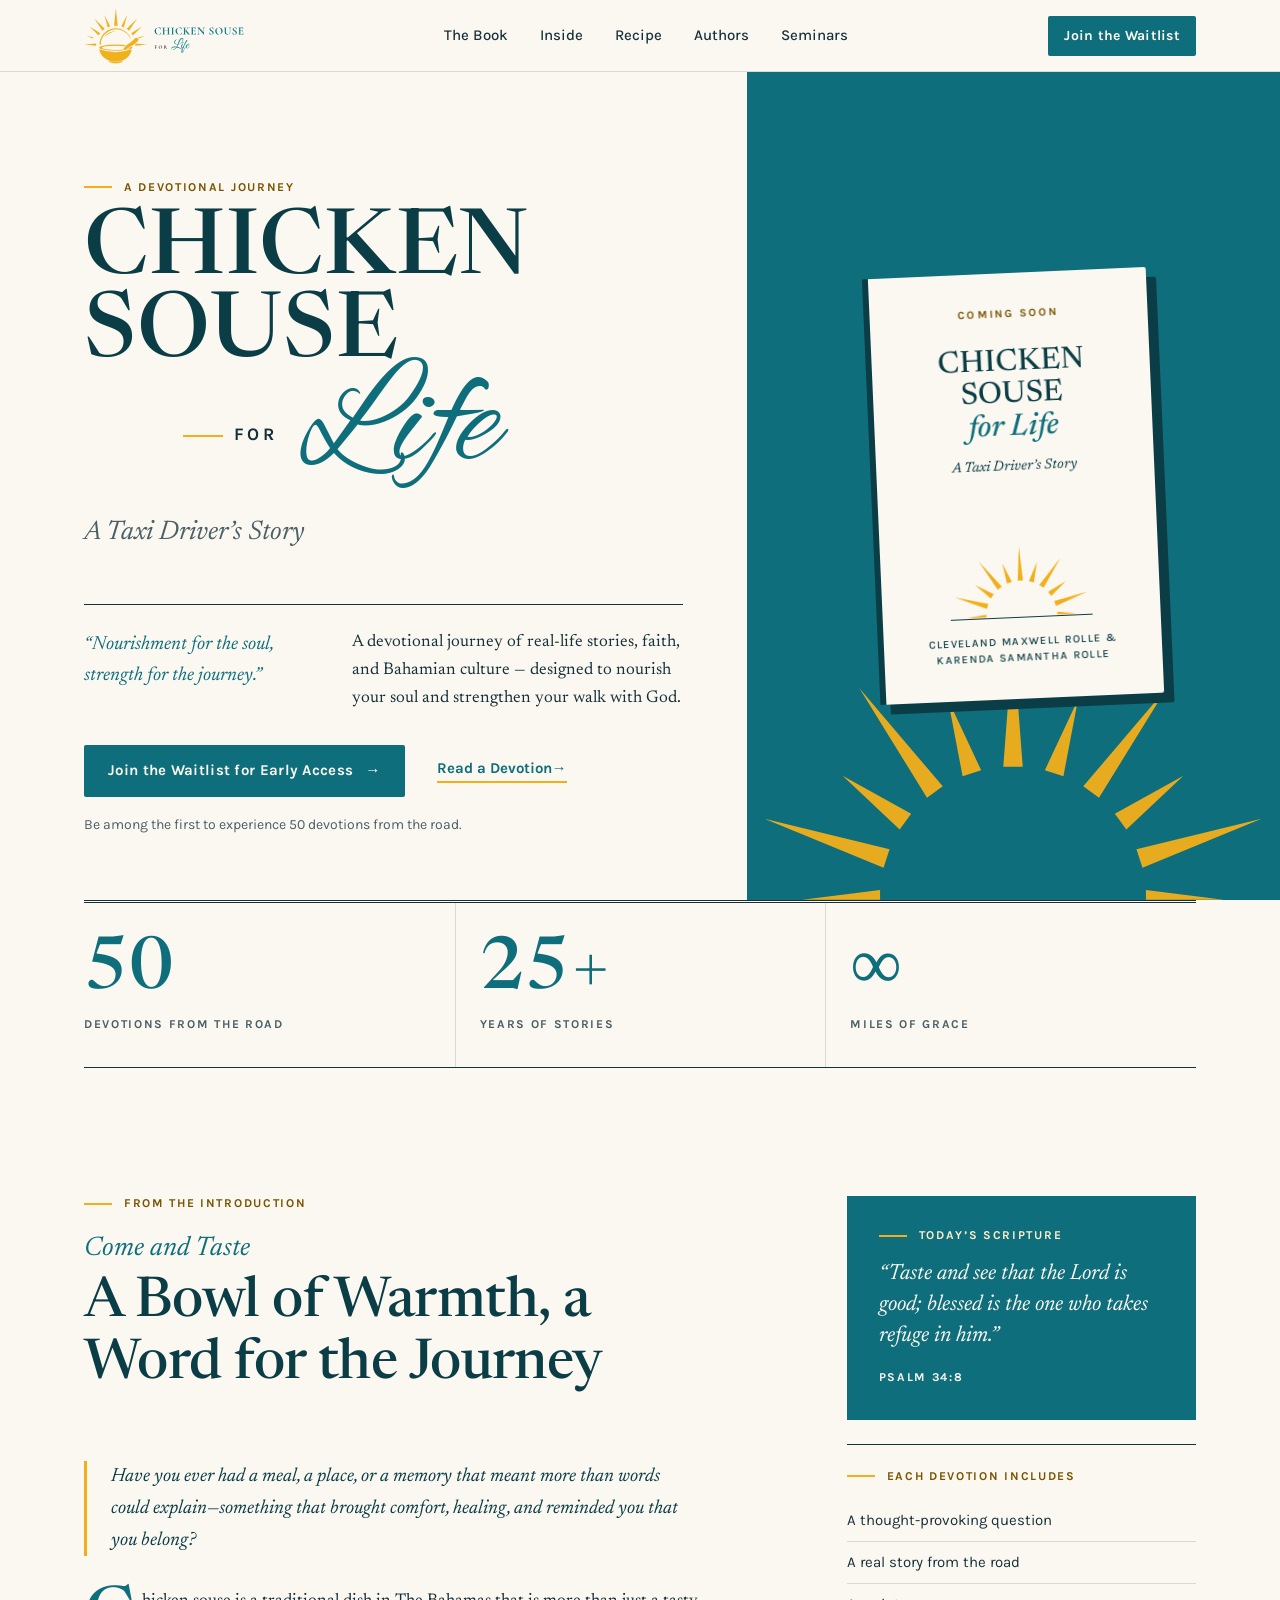
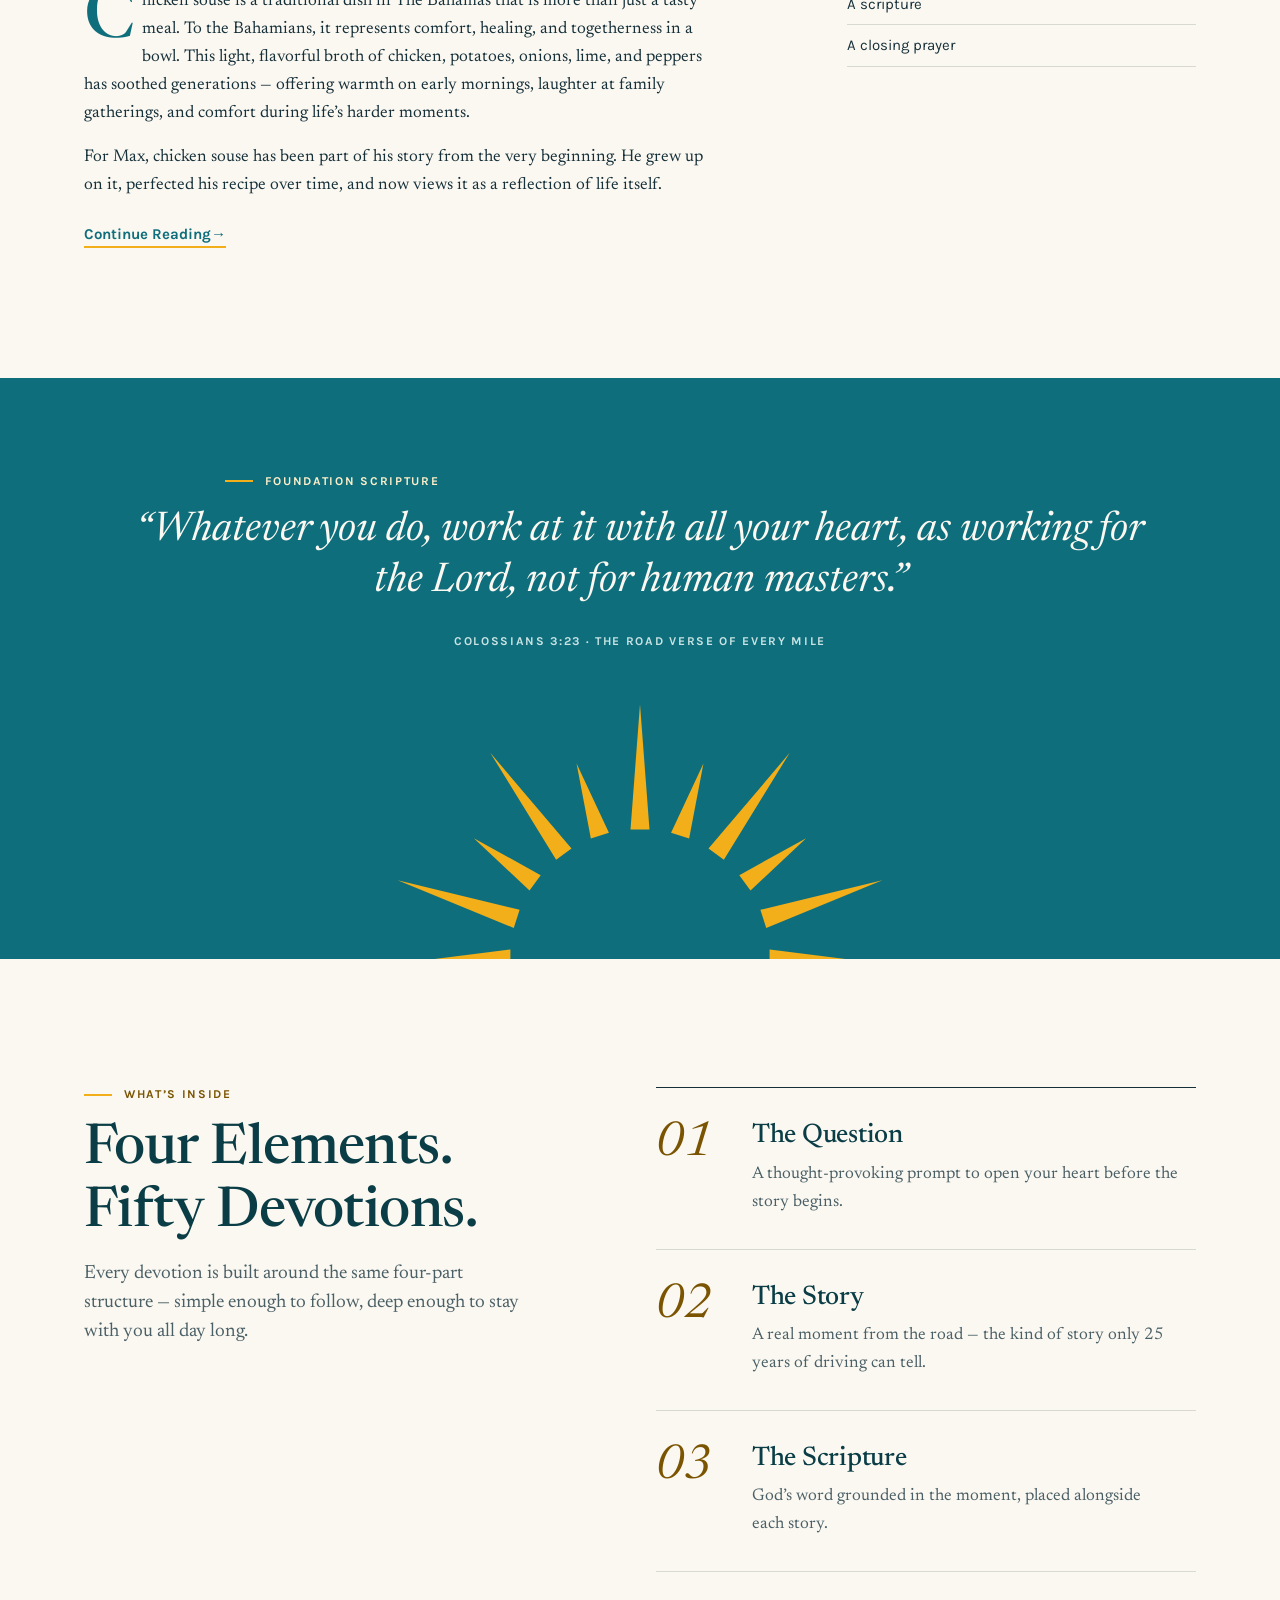
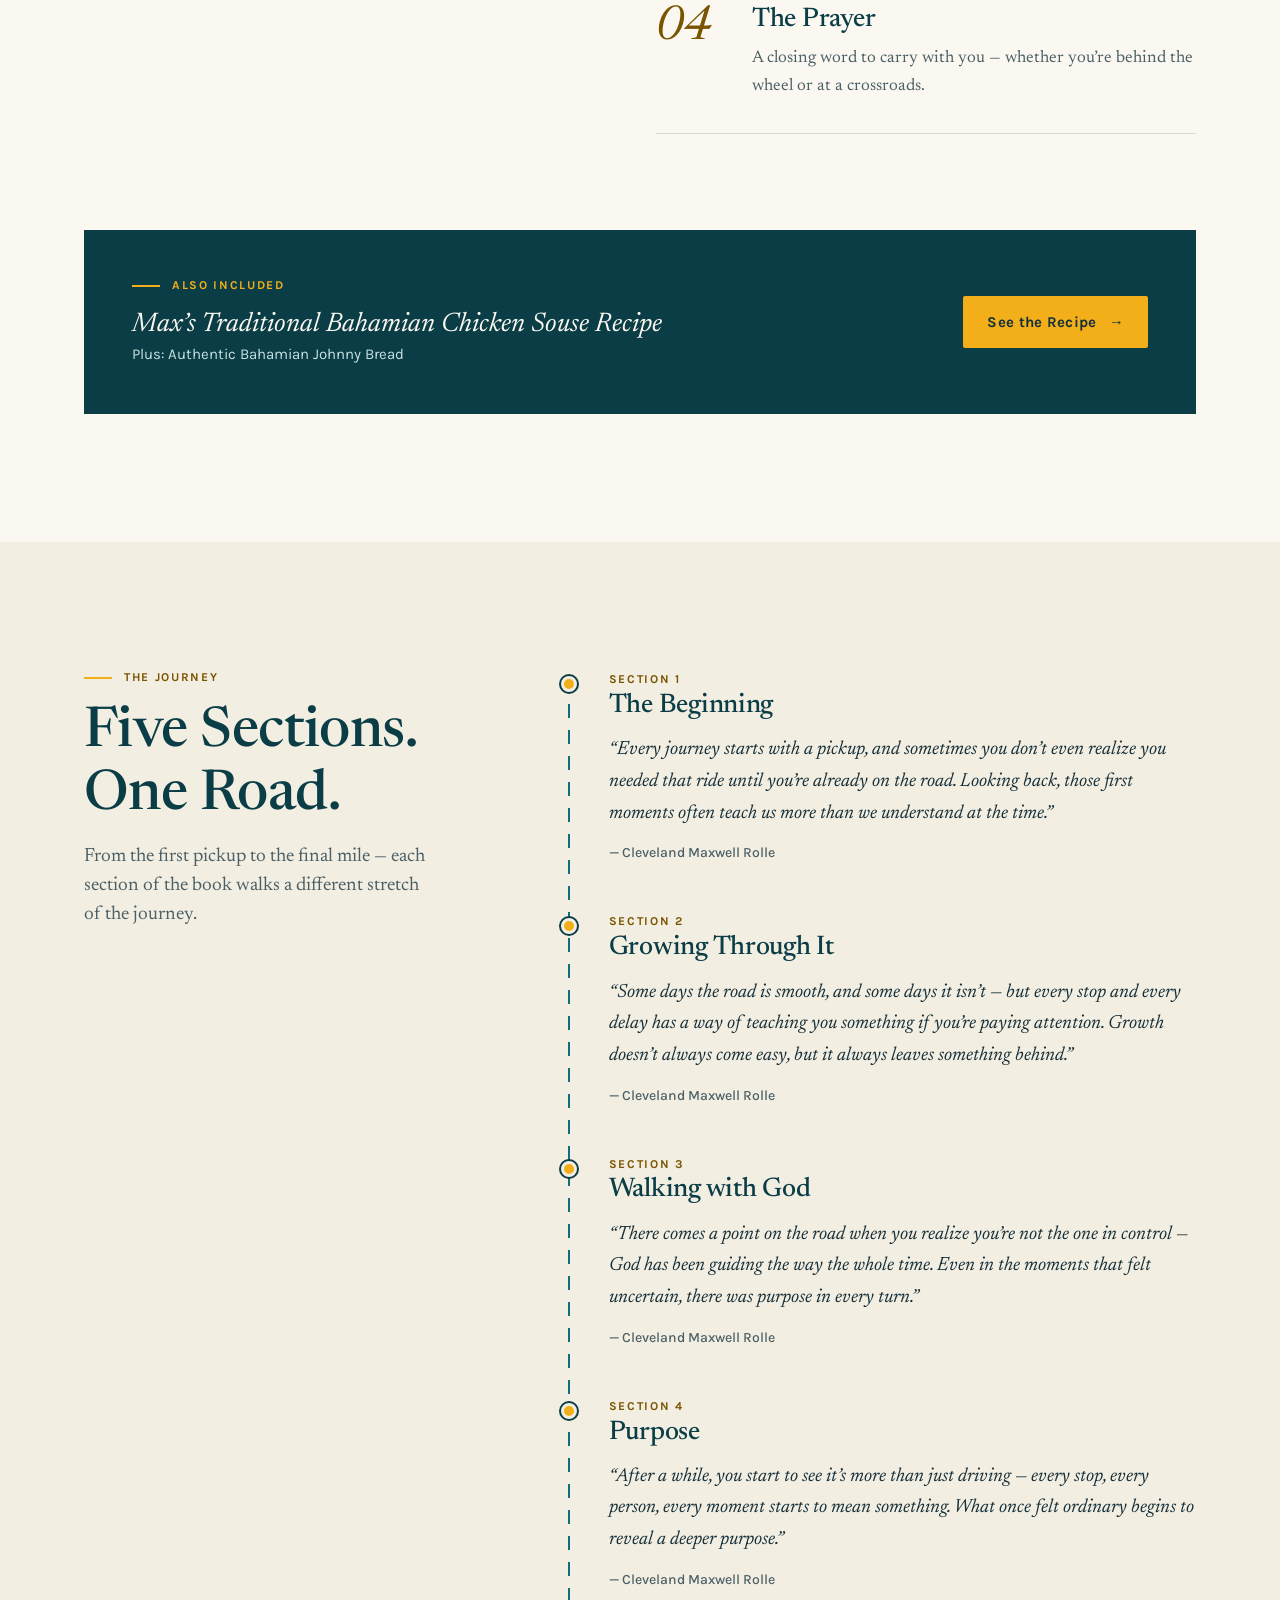
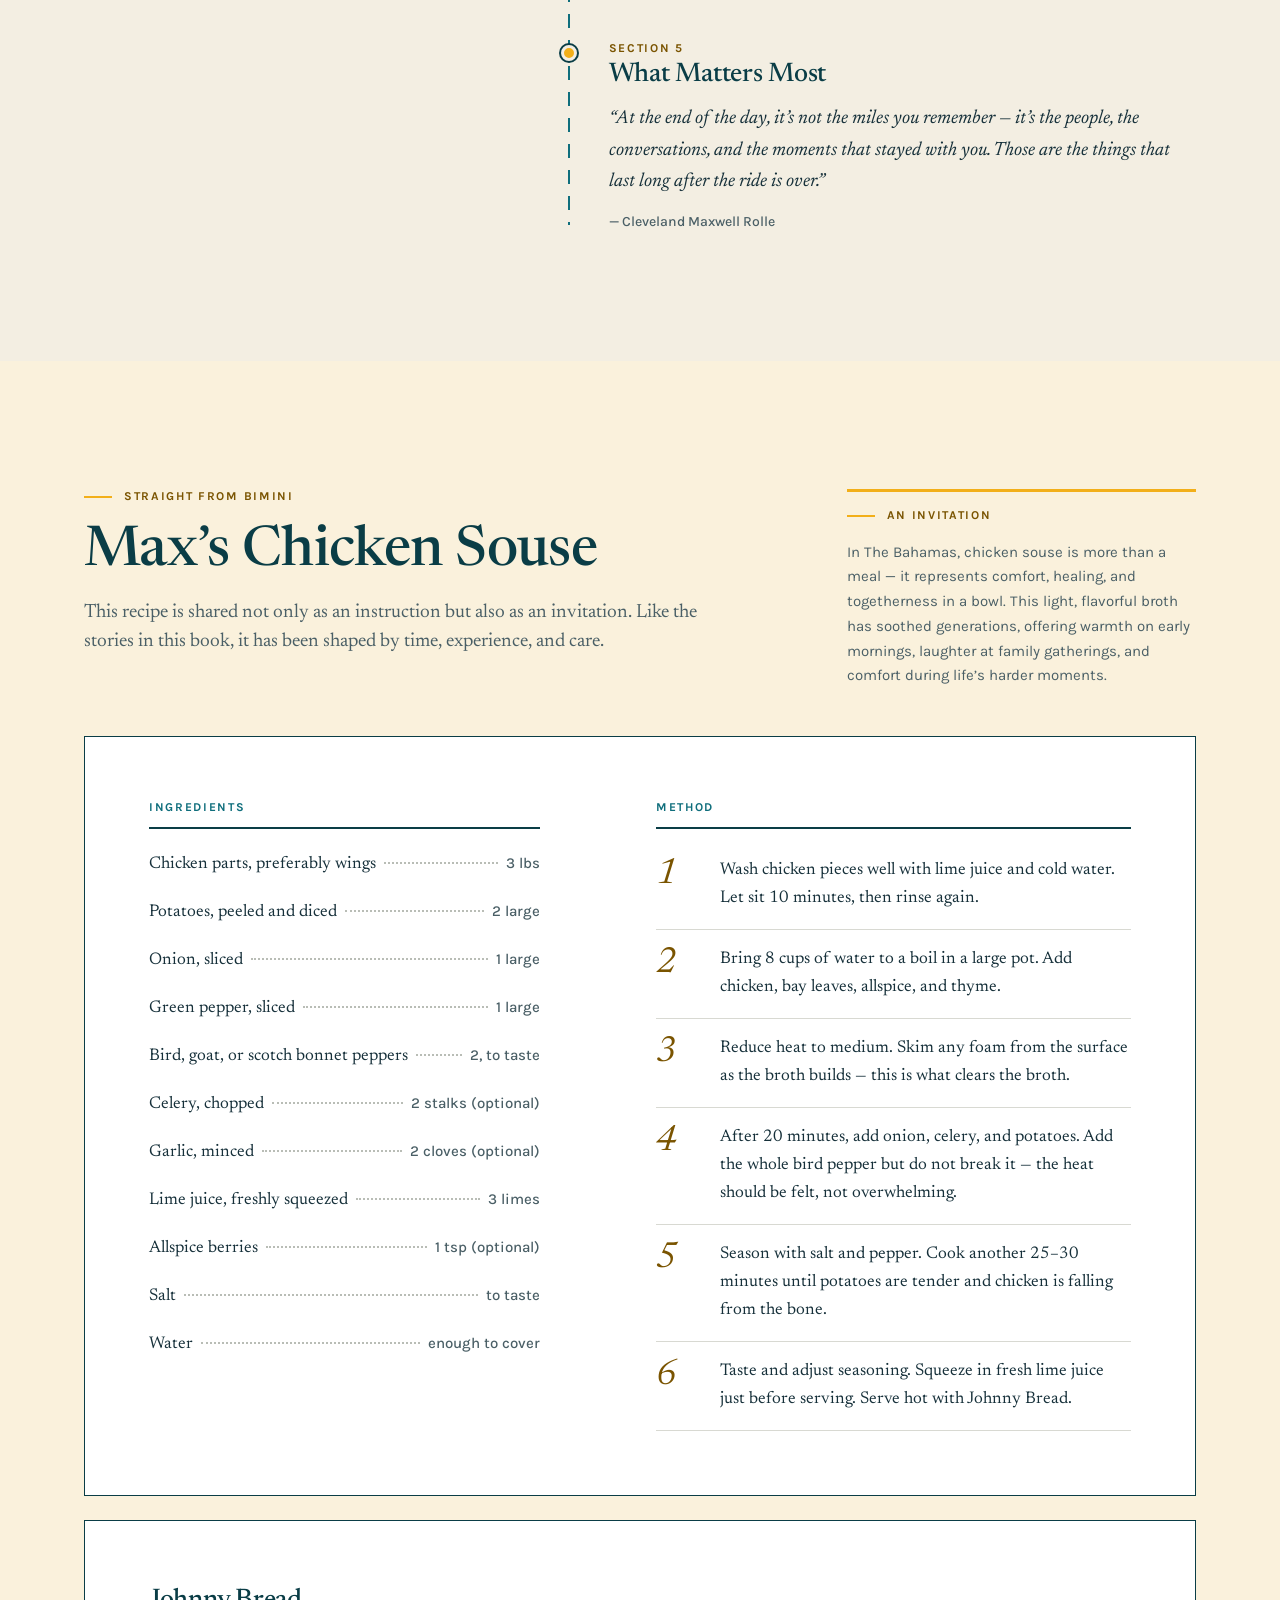
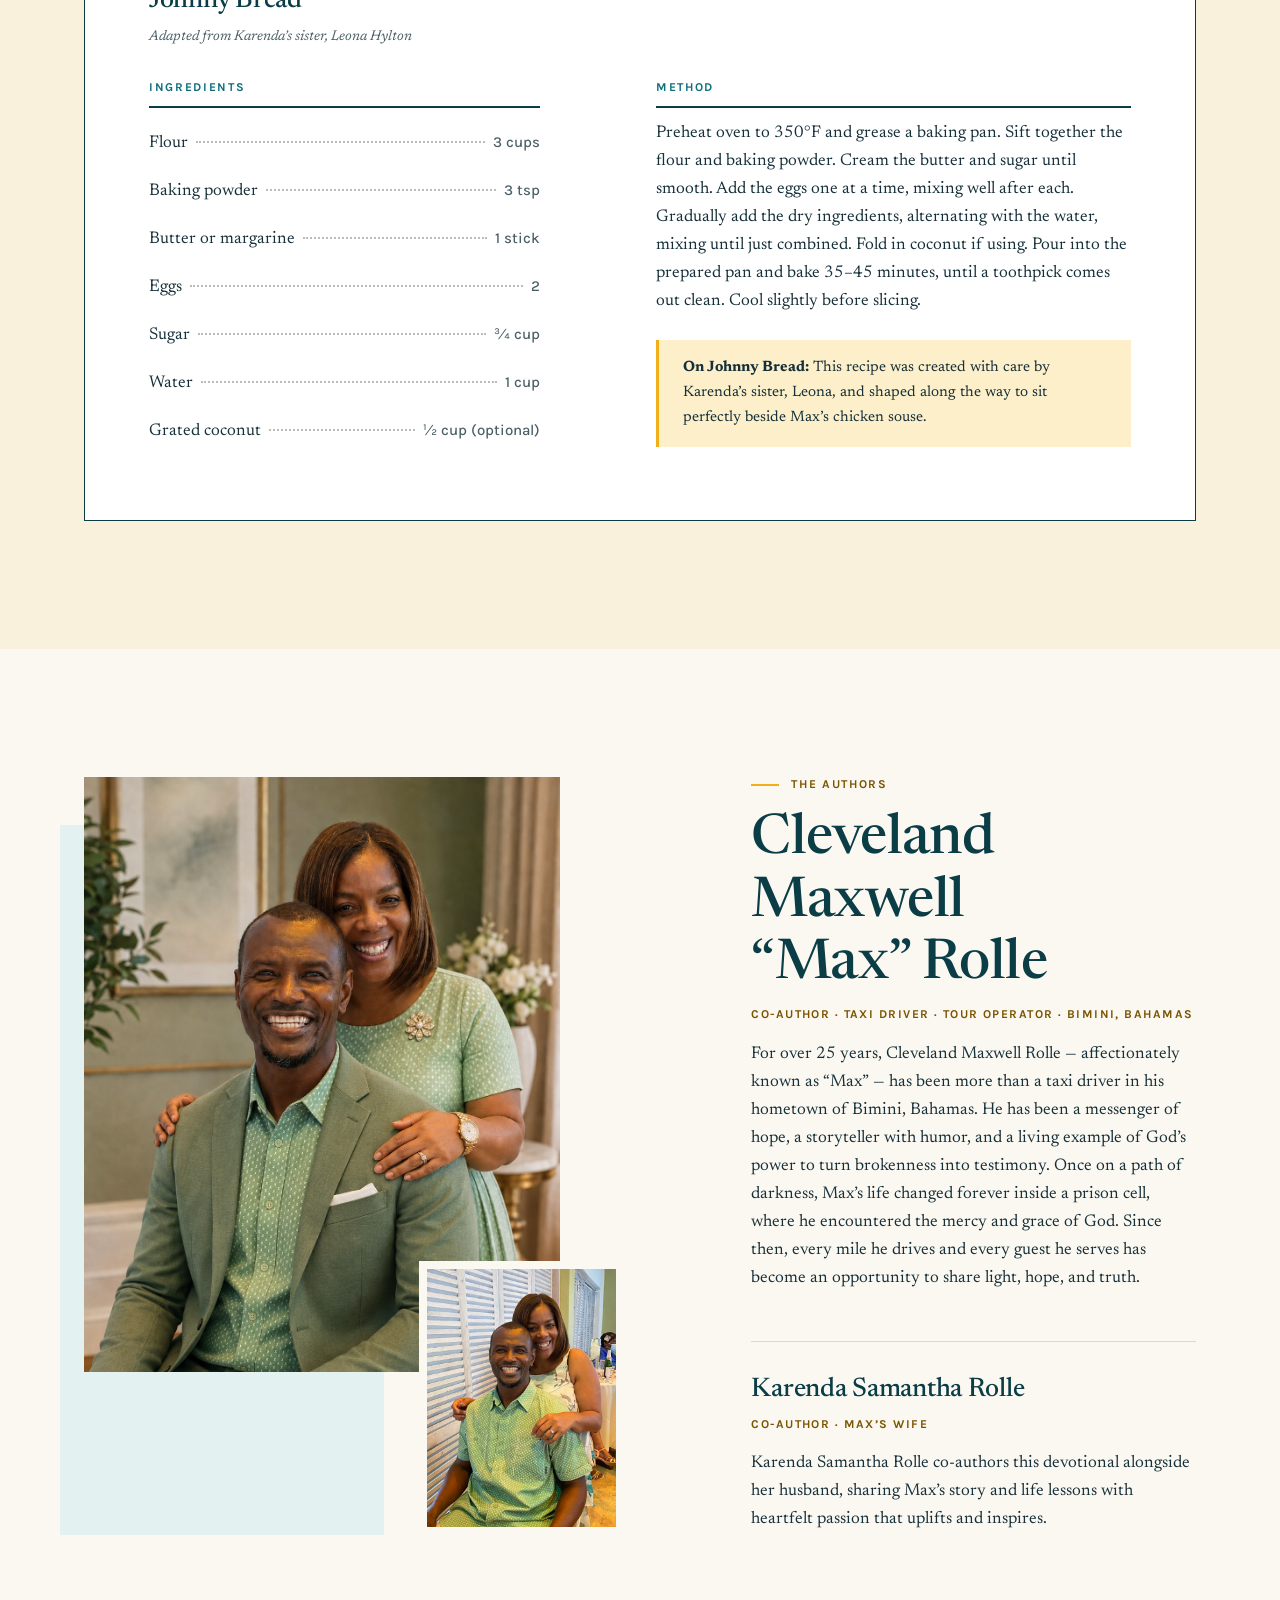
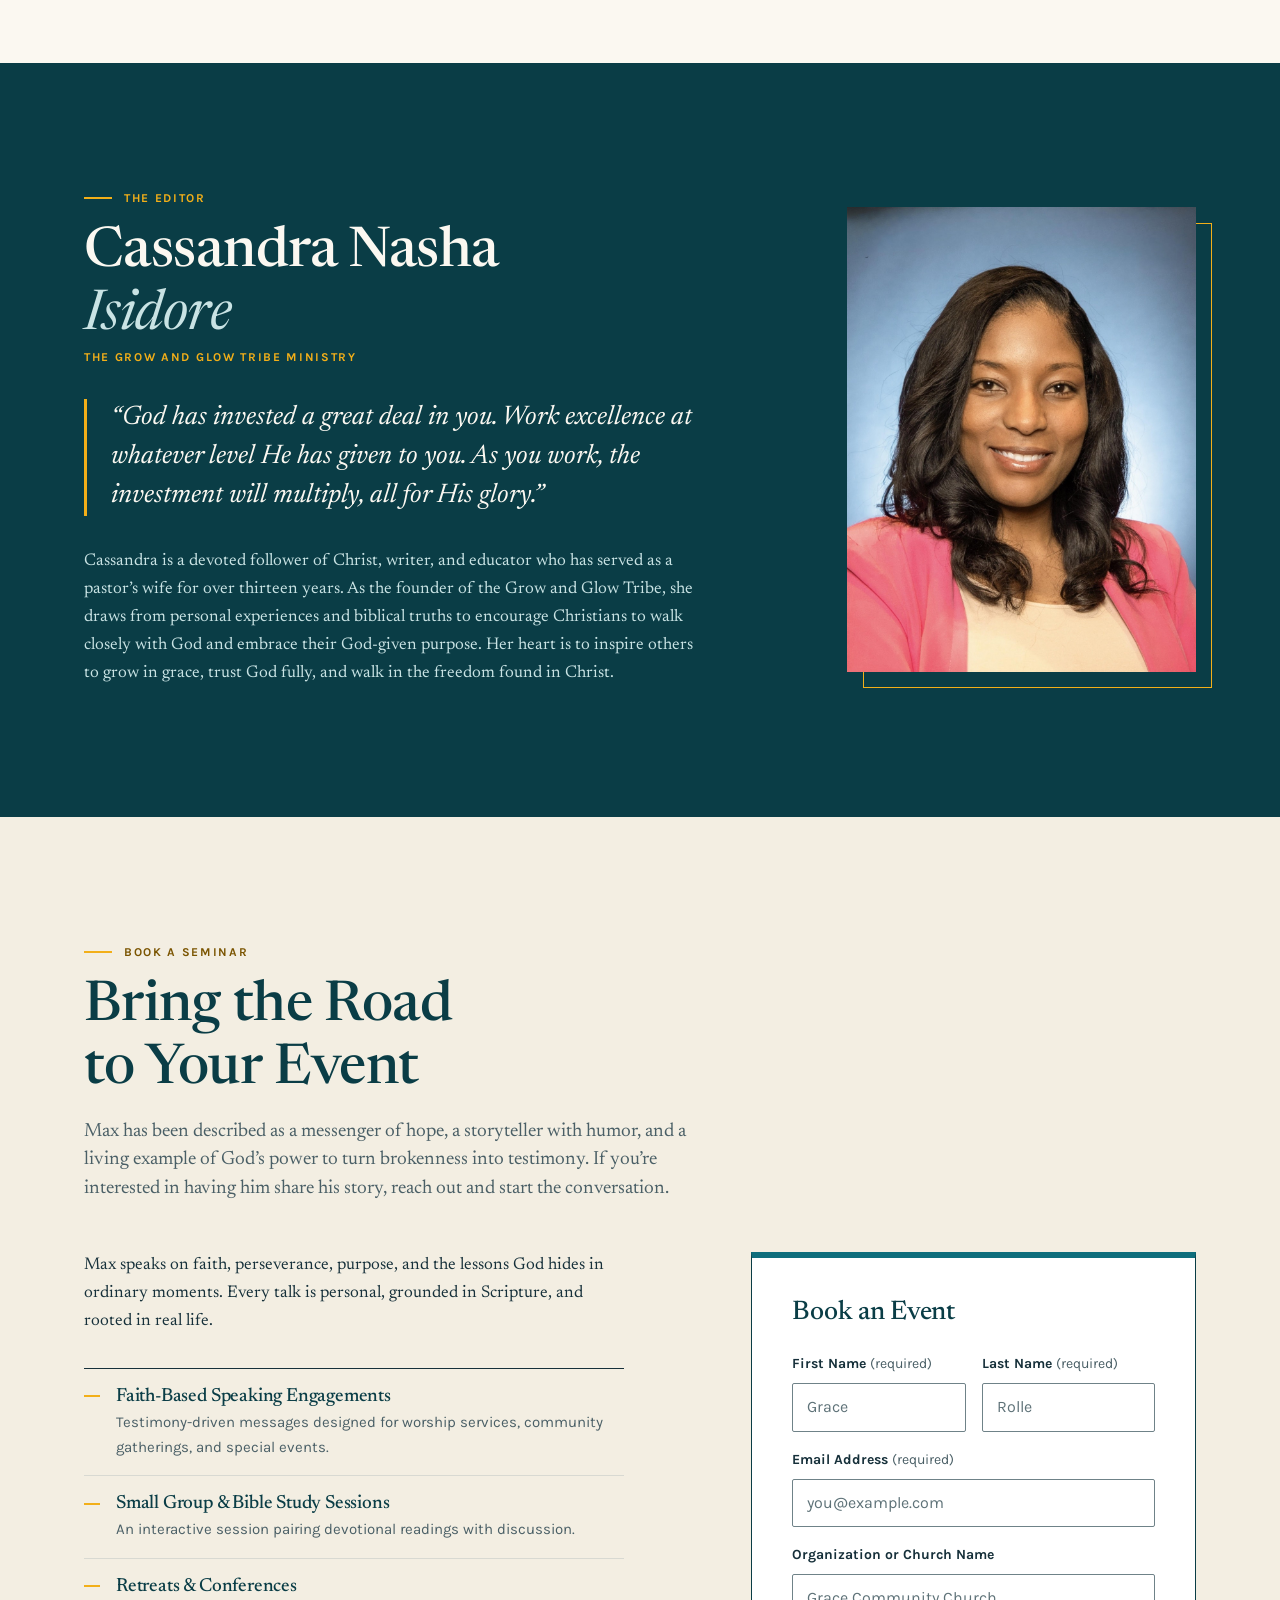
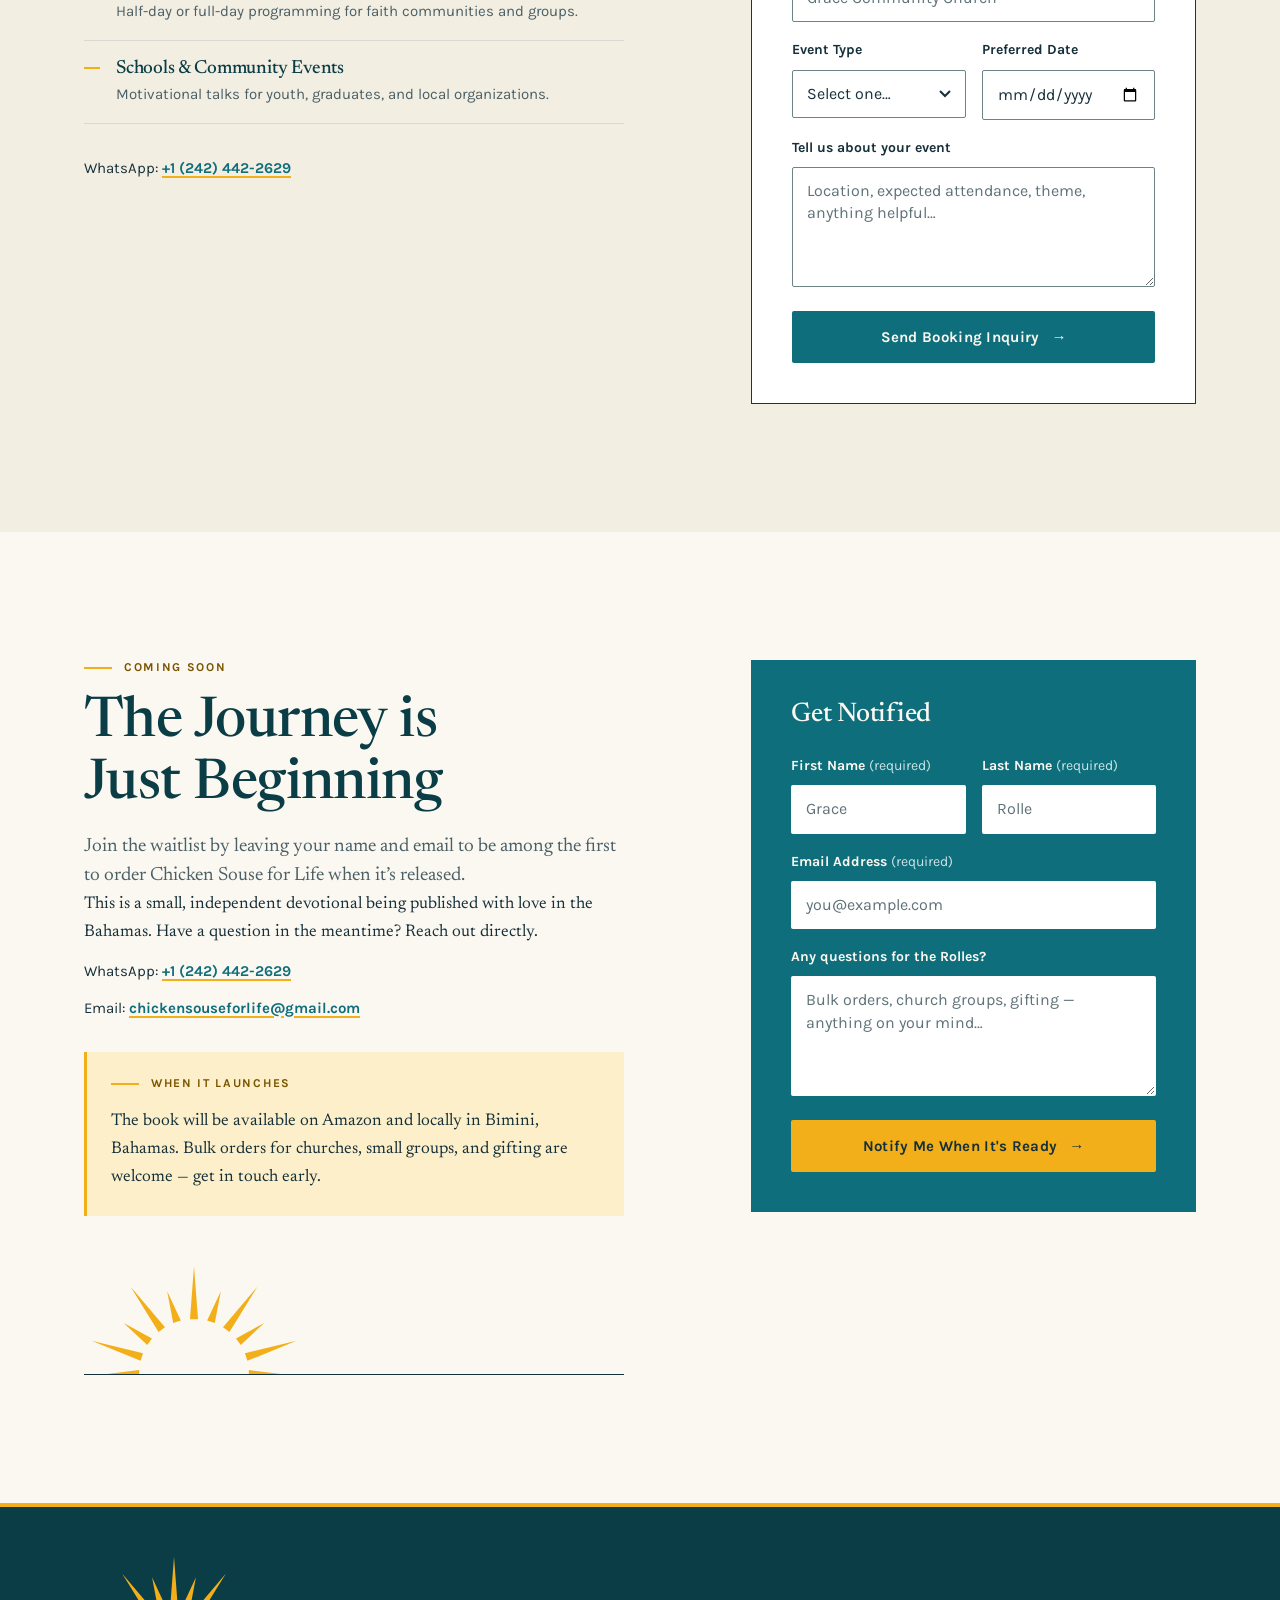
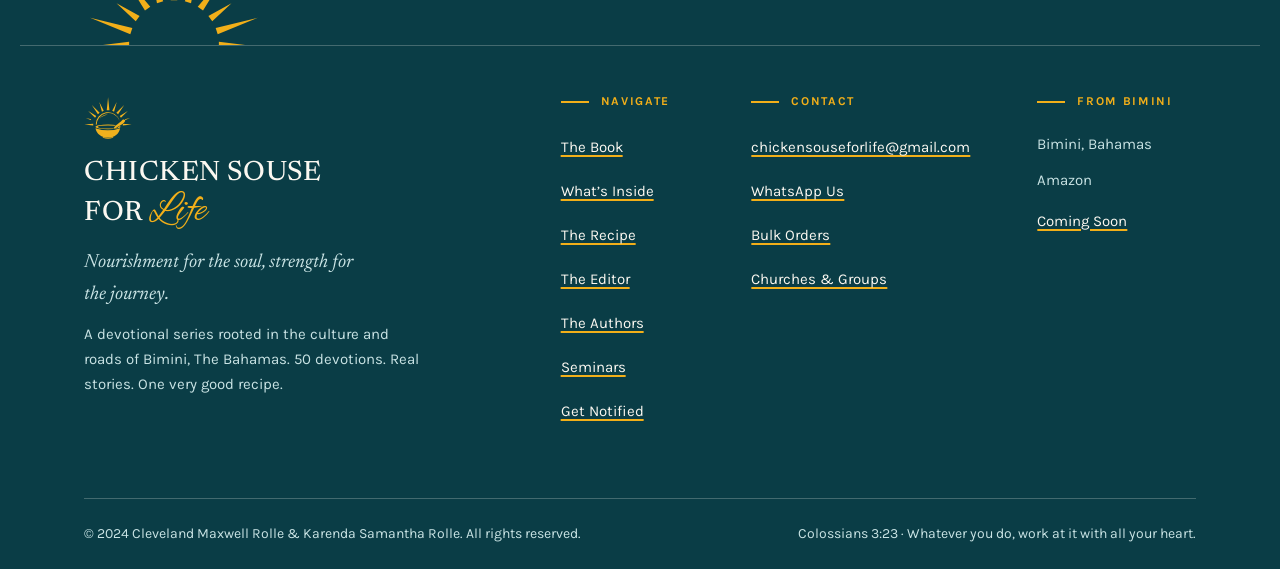
==== commit ba512fea: "Swap recipe section background from light teal to warm cream Co-Authored-By: Claude Opus 5.5 <norepl" ====
--- a/index.html
+++ b/index.html
@@ -267,7 +267,7 @@
     </section>
 
     <!-- RECIPE -->
-    <section id="recipe" class="recipe section bg-teal-100">
+    <section id="recipe" class="recipe section bg-gold-50">
       <div class="wrap">
         <header class="recipe__head grid12">
           <div class="reveal">
--- a/style.css
+++ b/style.css
@@ -15,6 +15,7 @@
   --gold-500: #F2AF19;
   --gold-700: #7A5400;
   --gold-100: #FCEFC9;
+  --gold-50: #FAF1DC;
   /* Neutrals */
   --paper: #FBF8F1;
   --sand: #F3EEE2;
@@ -130,6 +131,7 @@
 
 .bg-sand { background: var(--sand); }
 .bg-teal-100 { background: var(--teal-100); }
+.bg-gold-50 { background: var(--gold-50); }
 .bg-teal-700 { background: var(--teal-700); }
 .bg-teal-900 { background: var(--teal-900); }
 
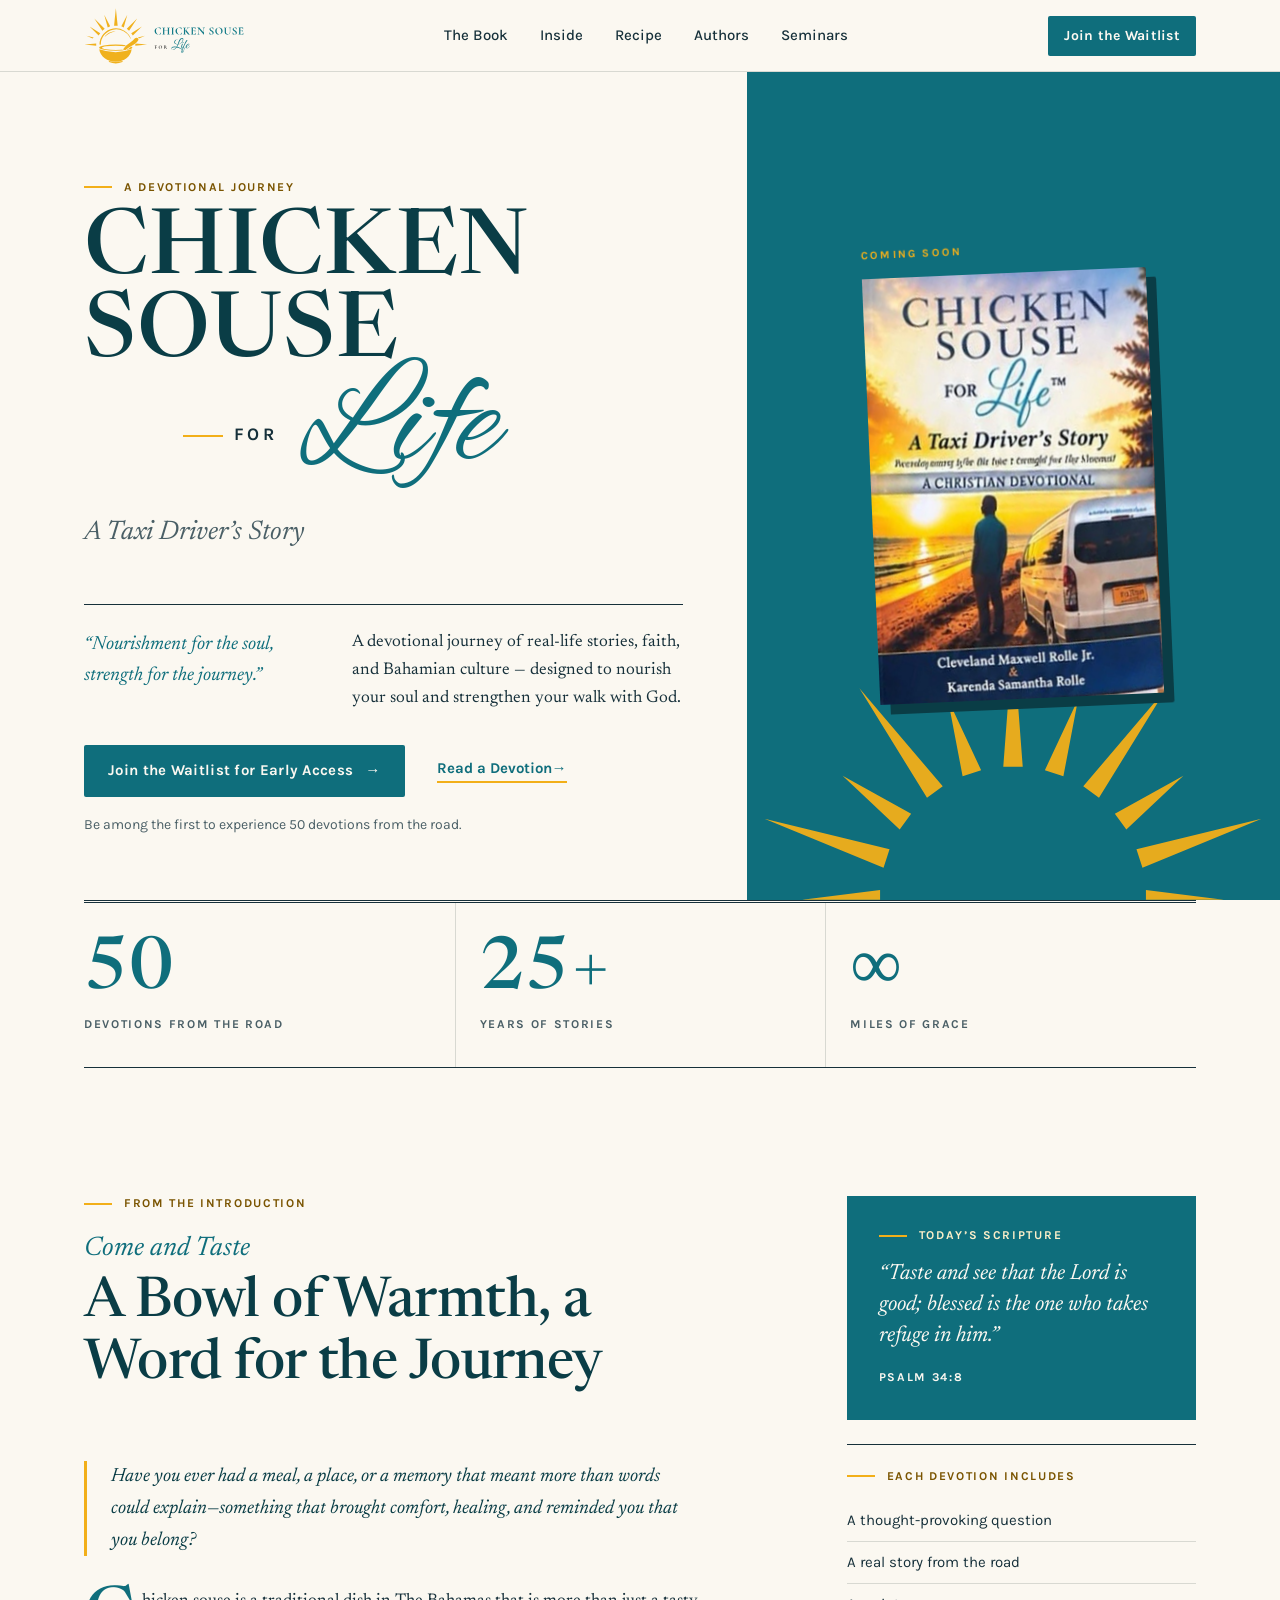
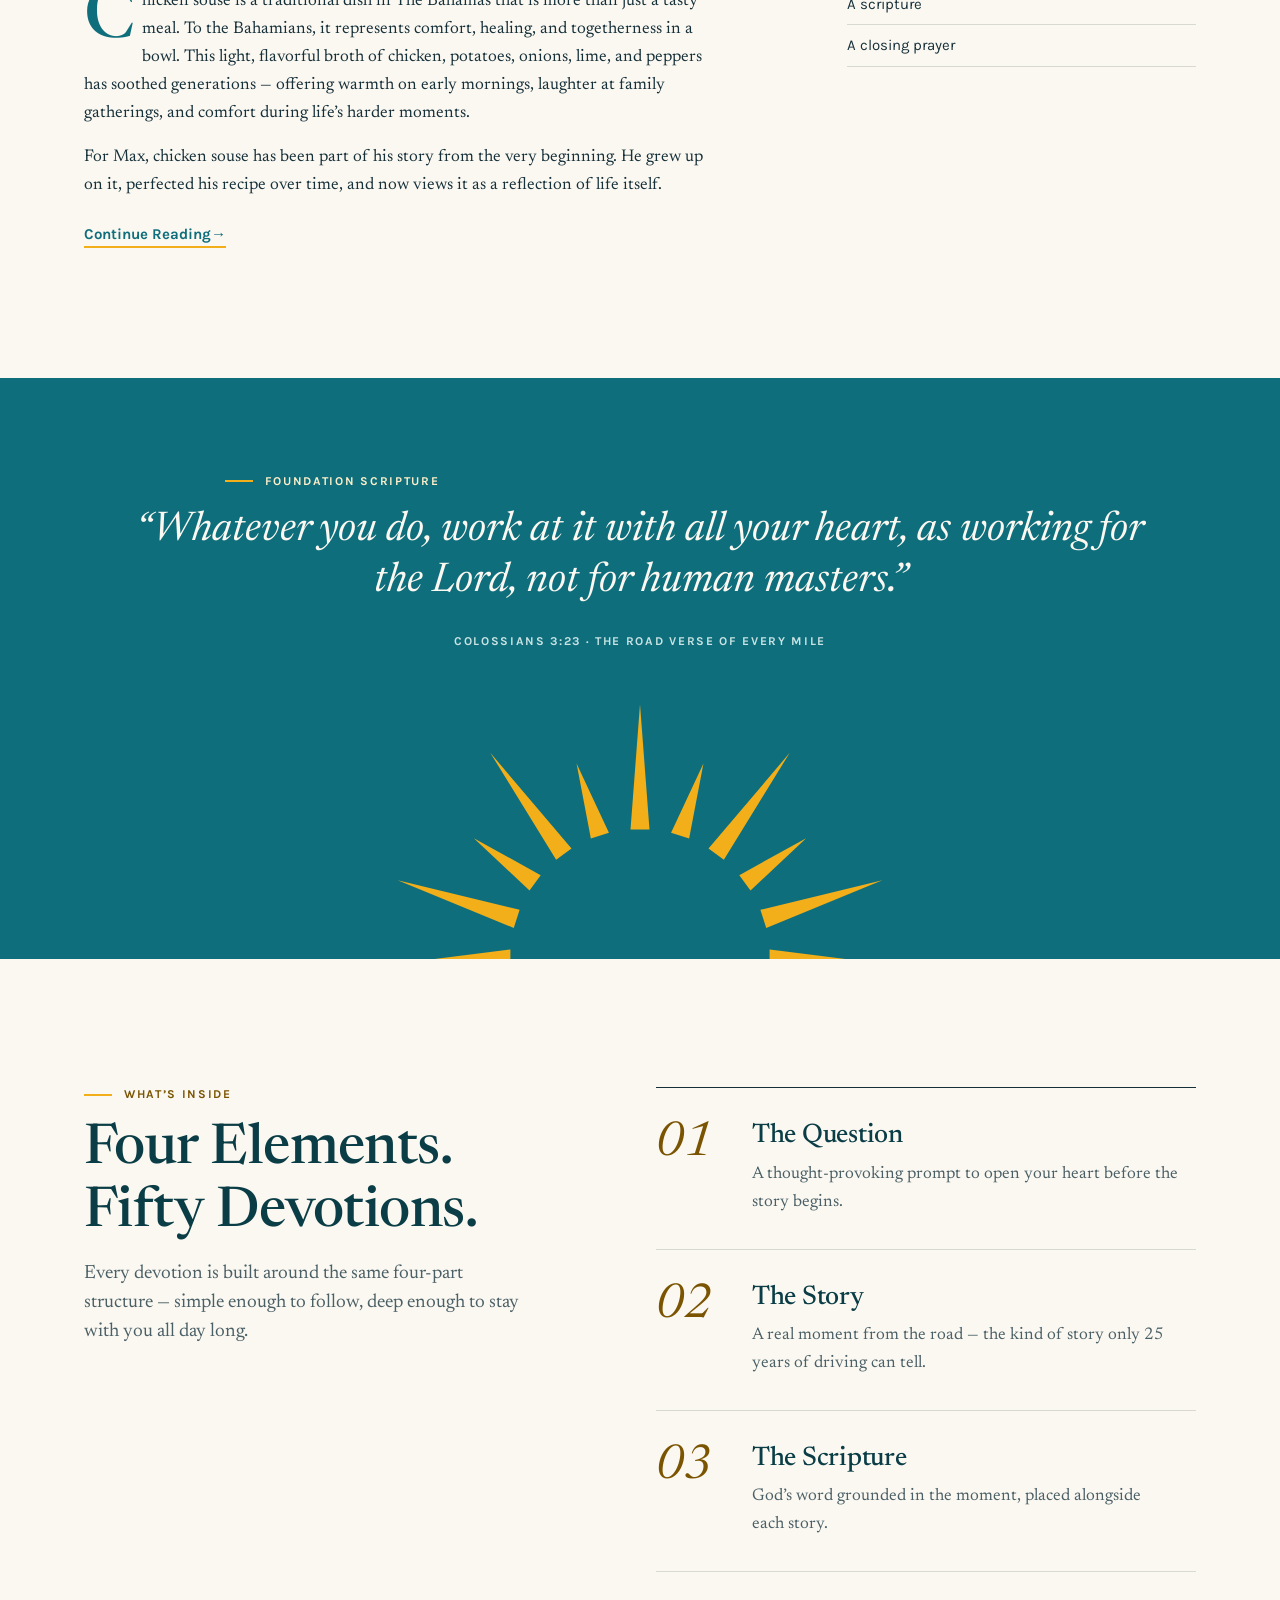
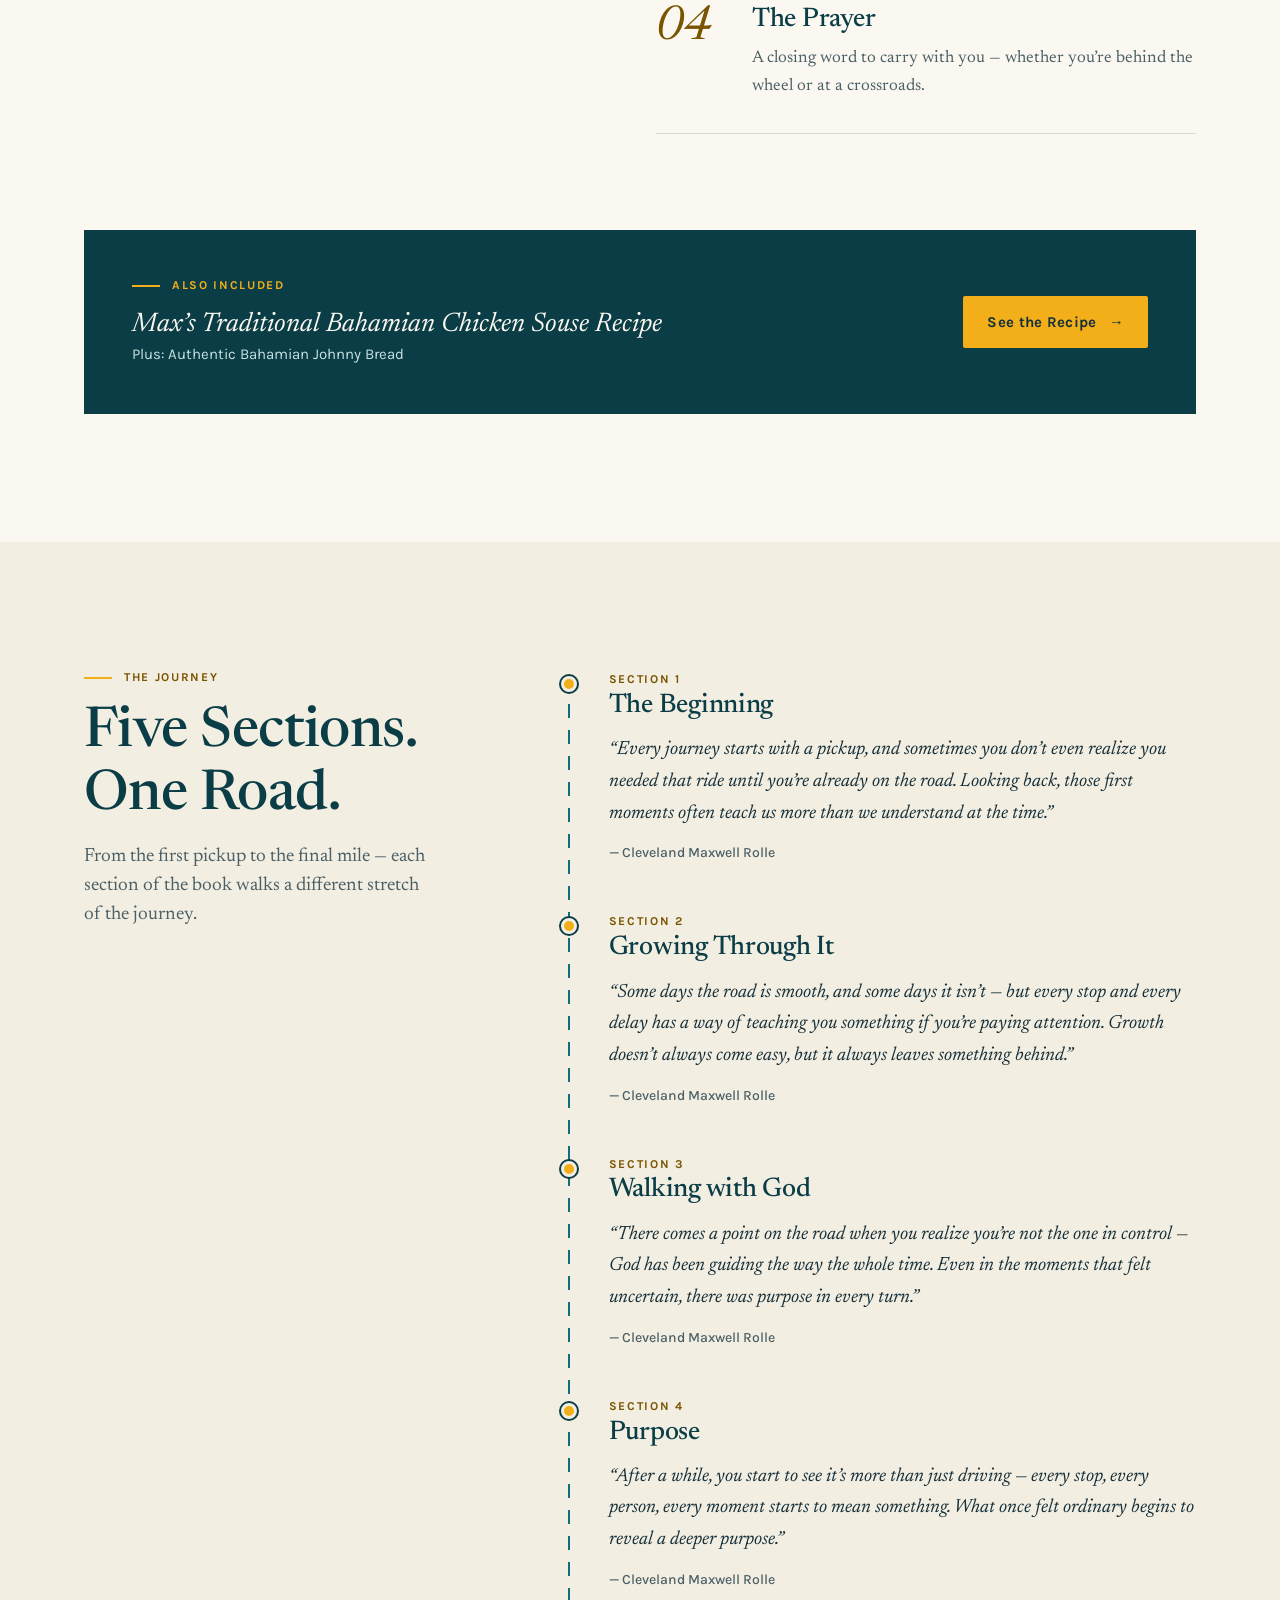
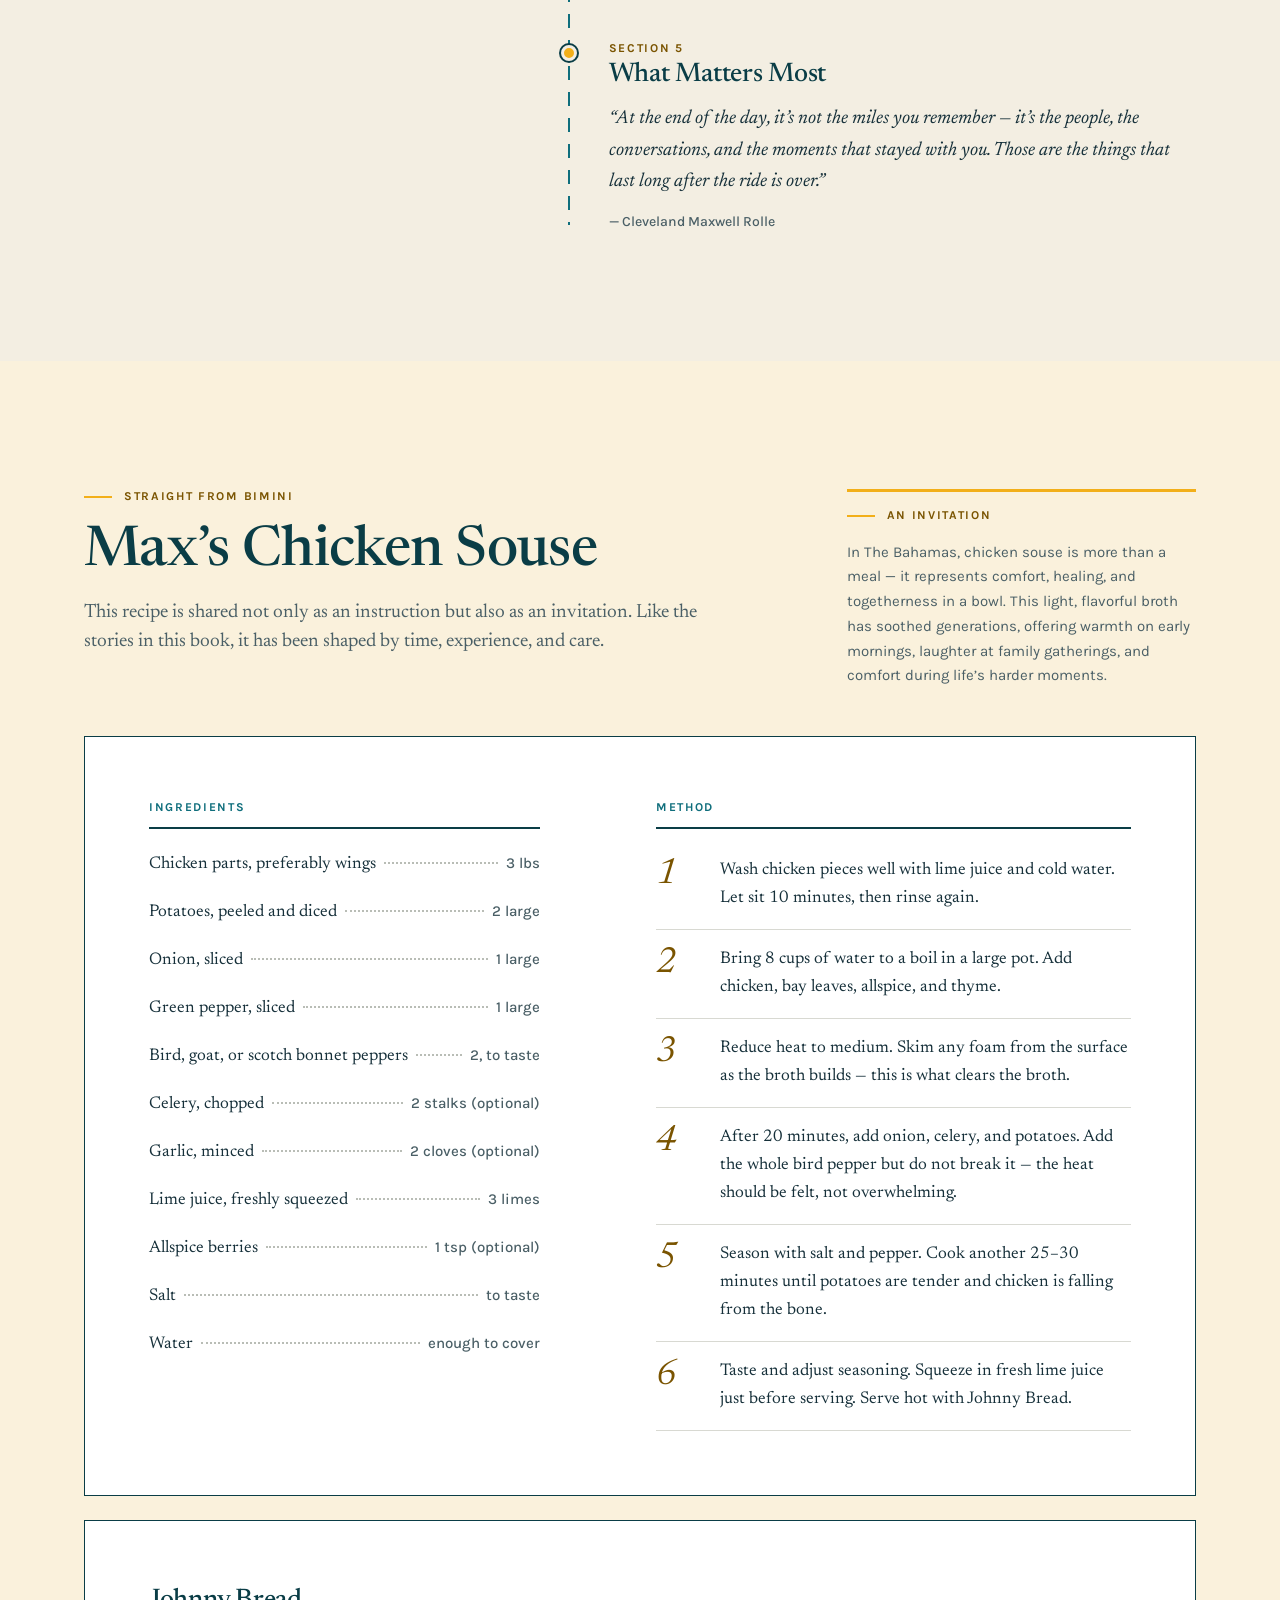
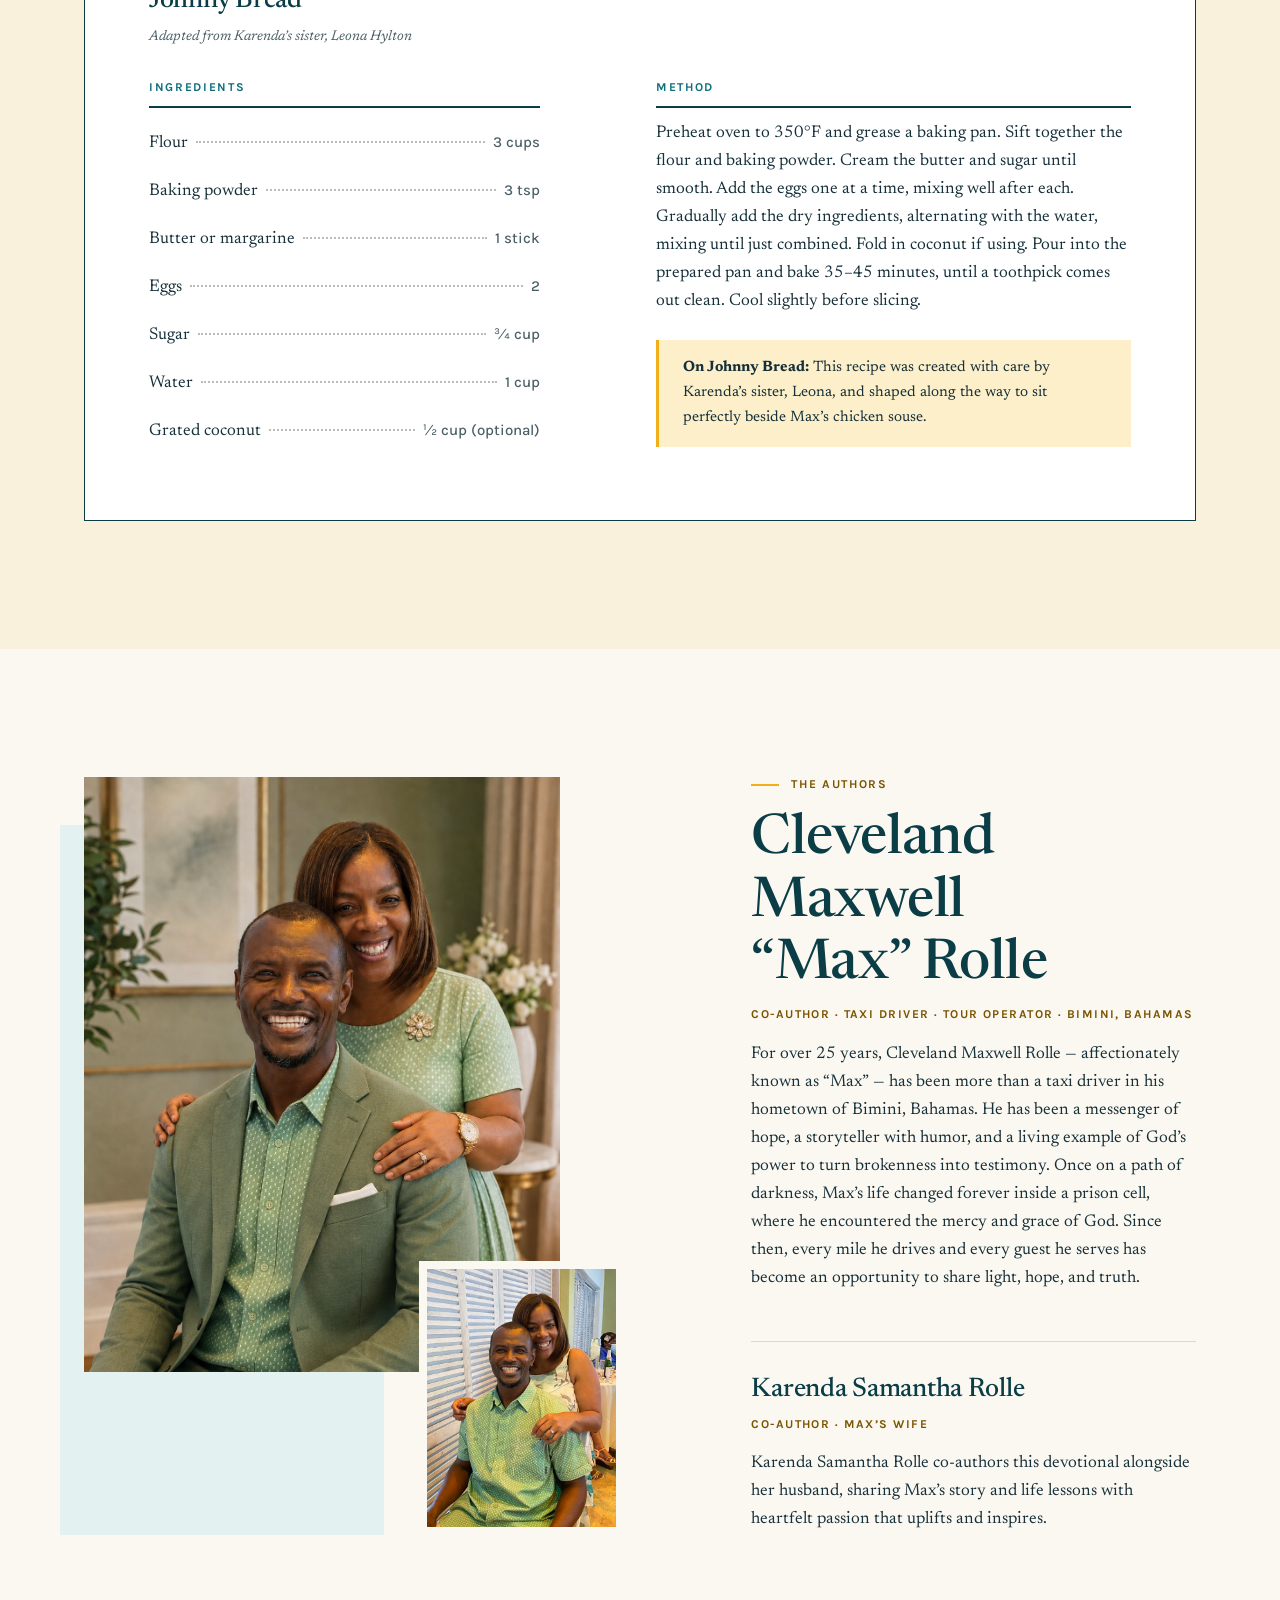
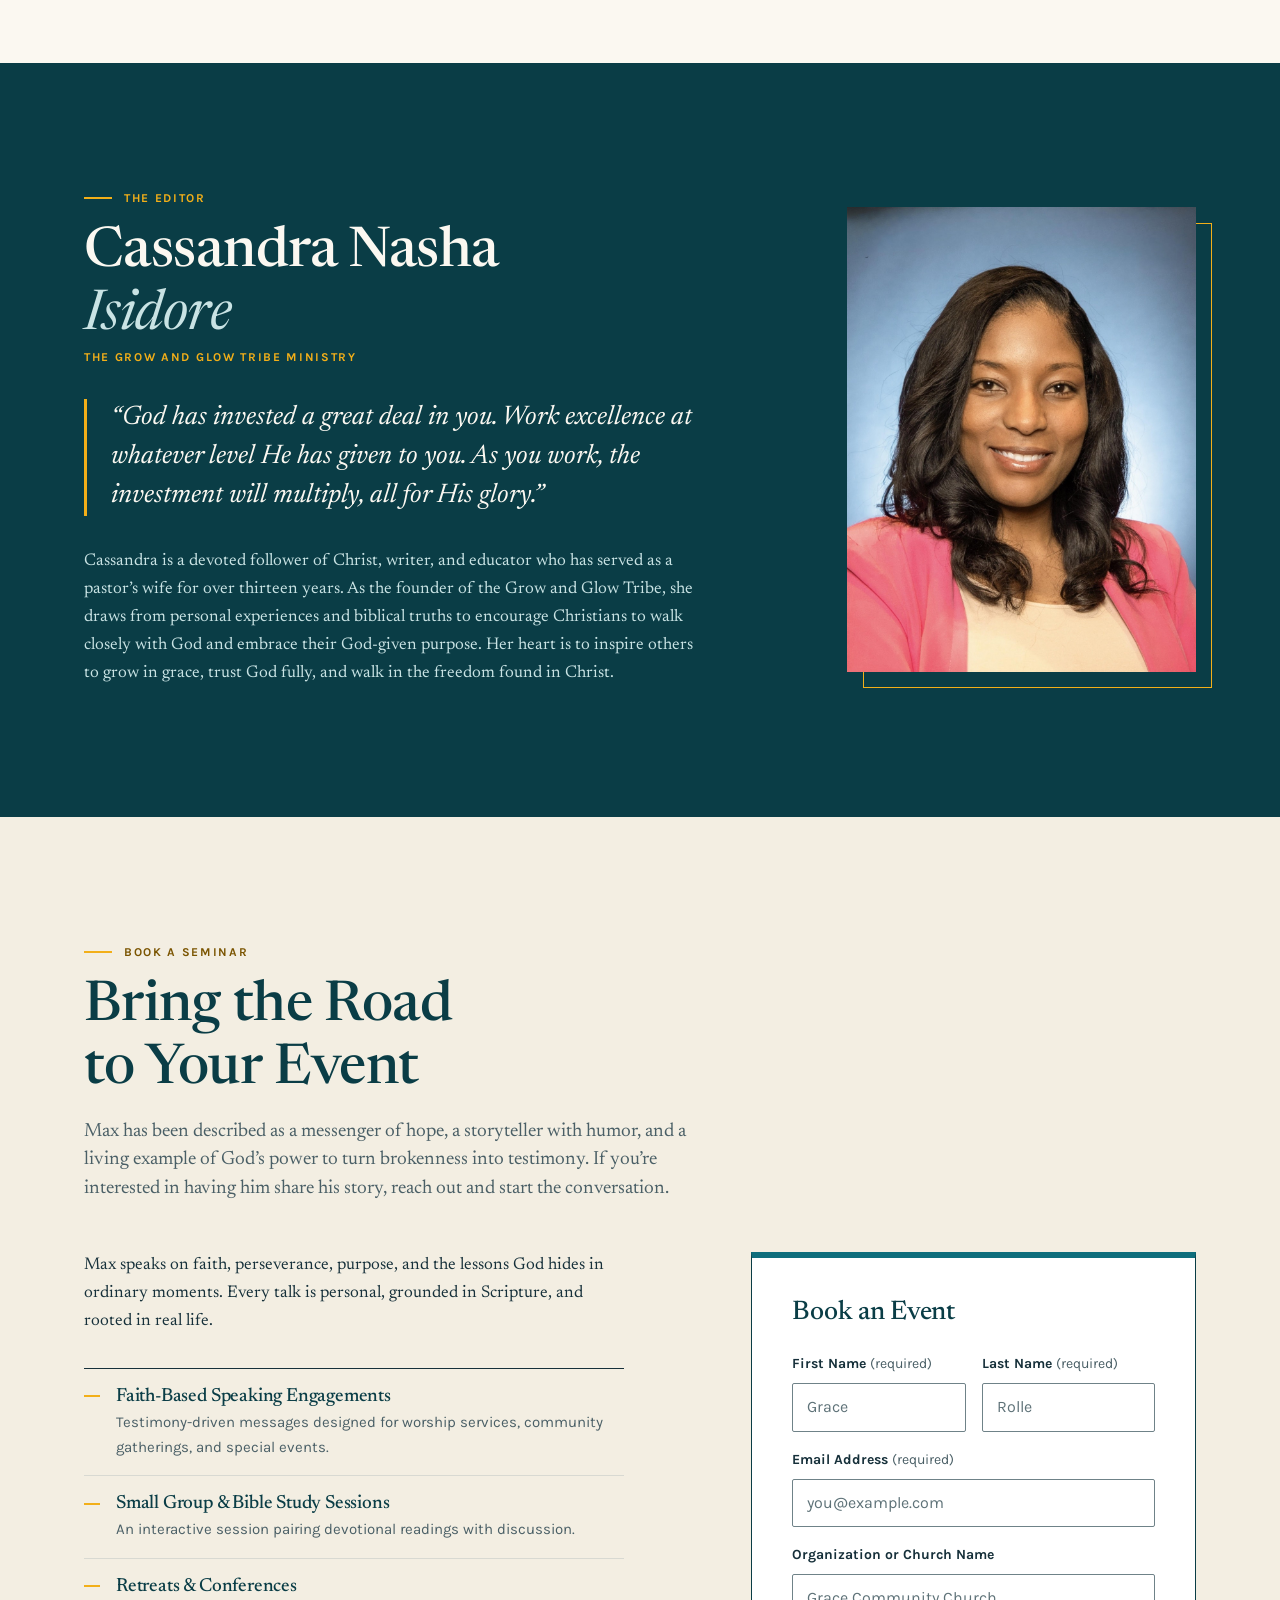
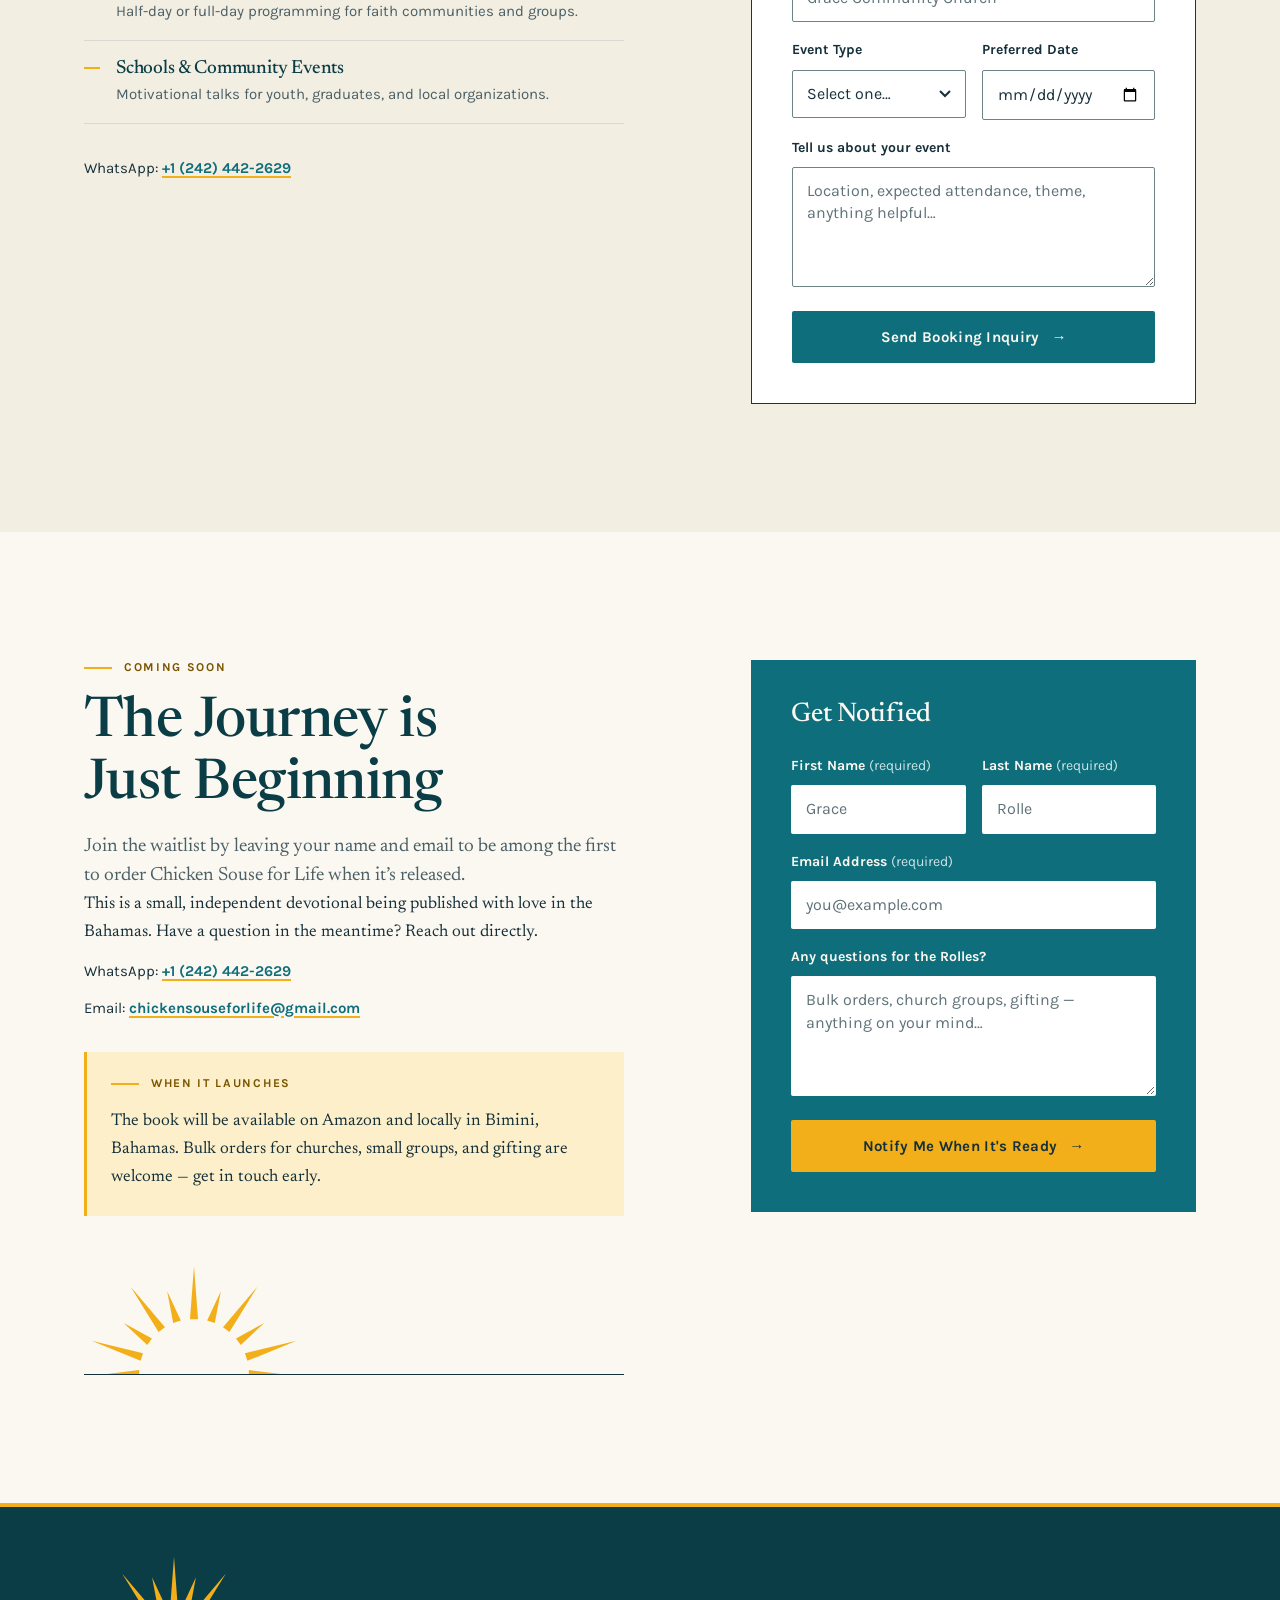
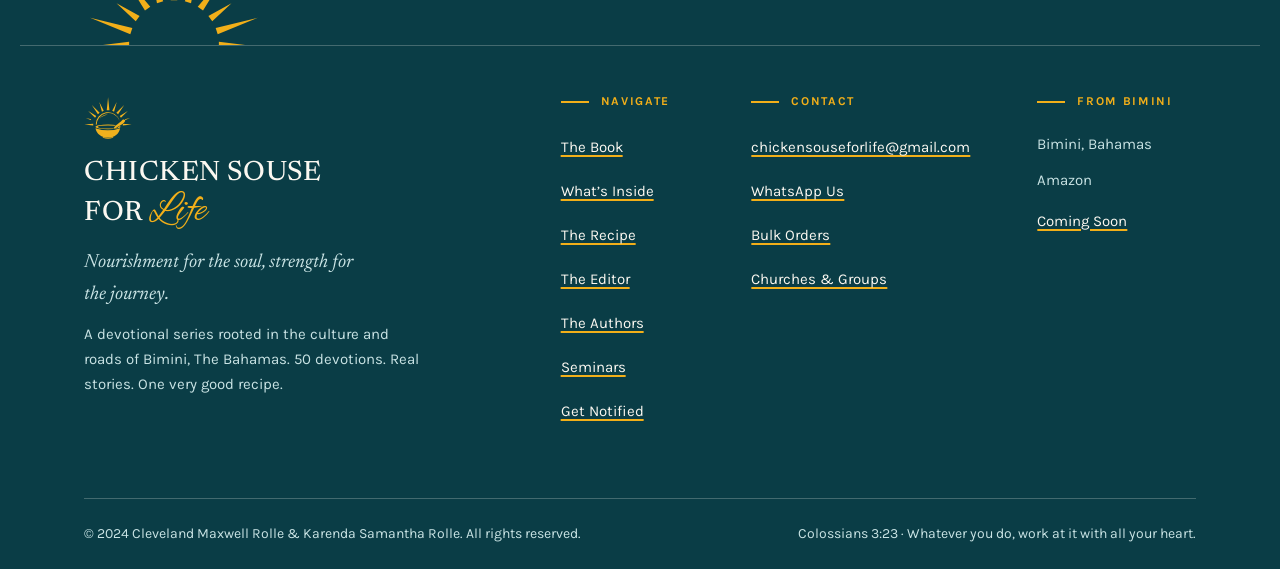
==== commit 10e76334: "Use real book cover in hero Co-Authored-By: Claude Opus 5.5 <noreply@anthropic.com>" ====
--- a/index.html
+++ b/index.html
@@ -75,13 +75,10 @@
     </div>
     <div class="hero__panel">
       <svg class="rays rays--gold hero__rays" viewBox="0 0 400 200" aria-hidden="true"><use href="#rays"/></svg>
-      <div class="book-cover">
+      <figure class="book-cover">
         <p class="book-cover__label">Coming Soon</p>
-        <p class="book-cover__title">Chicken Souse <span>for Life</span></p>
-        <p class="book-cover__edition">A Taxi Driver’s Story</p>
-        <svg class="rays rays--gold book-cover__rays" viewBox="0 0 400 200" aria-hidden="true"><use href="#rays"/></svg>
-        <p class="book-cover__author">Cleveland Maxwell Rolle &amp; Karenda Samantha Rolle</p>
-      </div>
+        <img class="book-cover__img" src="assets/book-cover.jpg" alt="Book cover: Chicken Souse for Life — A Taxi Driver’s Story, A Christian Devotional, by Cleveland Maxwell Rolle Jr. and Karenda Samantha Rolle" width="600" height="900" decoding="async" fetchpriority="high">
+      </figure>
     </div>
   </section>
 
--- a/sections.css
+++ b/sections.css
@@ -134,65 +134,30 @@
   position: relative;
   z-index: 1;
   width: min(240px, 64%);
+  margin: 0;
+  transform: rotate(-2.5deg);
+}
+
+.book-cover__img {
+  display: block;
+  width: 100%;
+  height: auto;
   aspect-ratio: 2 / 3;
-  background: var(--paper);
-  color: var(--teal-900);
-  padding: var(--s-6) var(--s-5);
-  display: flex;
-  flex-direction: column;
-  align-items: center;
-  text-align: center;
-  transform: rotate(-2.5deg);
+  object-fit: cover;
   box-shadow: var(--shadow-hard);
   border-radius: 0 var(--r) var(--r) 0;
-  border-left: 6px solid var(--teal-900);
 }
 
 .book-cover__label {
+  position: absolute;
+  top: calc(-1 * var(--s-6));
+  left: 0;
   font-family: var(--font-sans);
   font-weight: 700;
   font-size: 11px;
   text-transform: uppercase;
   letter-spacing: .2em;
-  color: var(--gold-700);
-}
-
-.book-cover__title {
-  margin-top: var(--s-5);
-  font-weight: 500;
-  font-size: clamp(1.5rem, 2.4vw, 2rem);
-  text-transform: uppercase;
-  line-height: 1.05;
-  color: var(--teal-900);
-}
-
-.book-cover__title span {
-  display: block;
-  font-style: italic;
-  text-transform: none;
-  color: var(--teal-700);
-}
-
-.book-cover__edition {
-  margin-top: var(--s-3);
-  font-style: italic;
-  font-size: var(--fs-small);
-}
-
-.book-cover__rays {
-  width: 62%;
-  margin-top: auto;
-  border-bottom: 1px solid var(--teal-900);
-}
-
-.book-cover__author {
-  margin-top: var(--s-4);
-  font-family: var(--font-sans);
-  font-weight: 500;
-  font-size: 11px;
-  text-transform: uppercase;
-  letter-spacing: .12em;
-  line-height: 1.5;
+  color: var(--gold-500);
 }
 
 @media (min-width: 720px) {
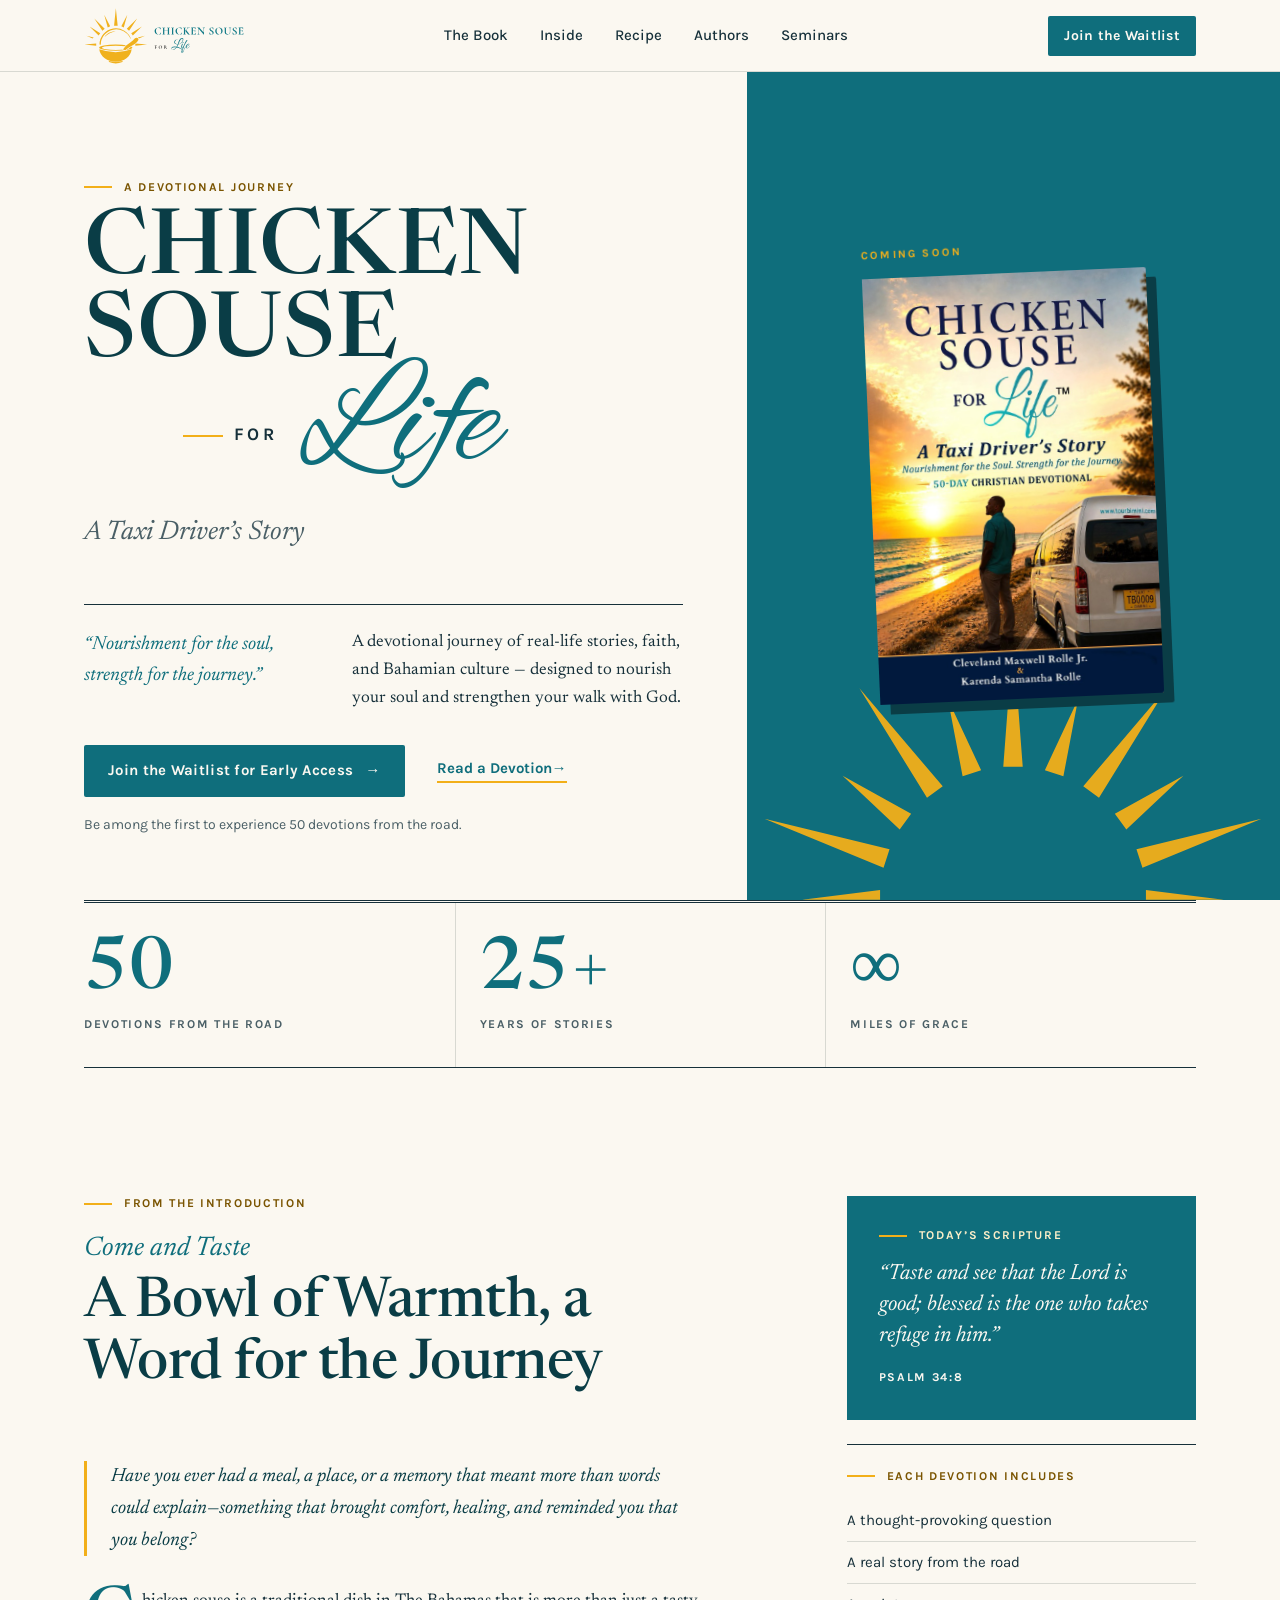
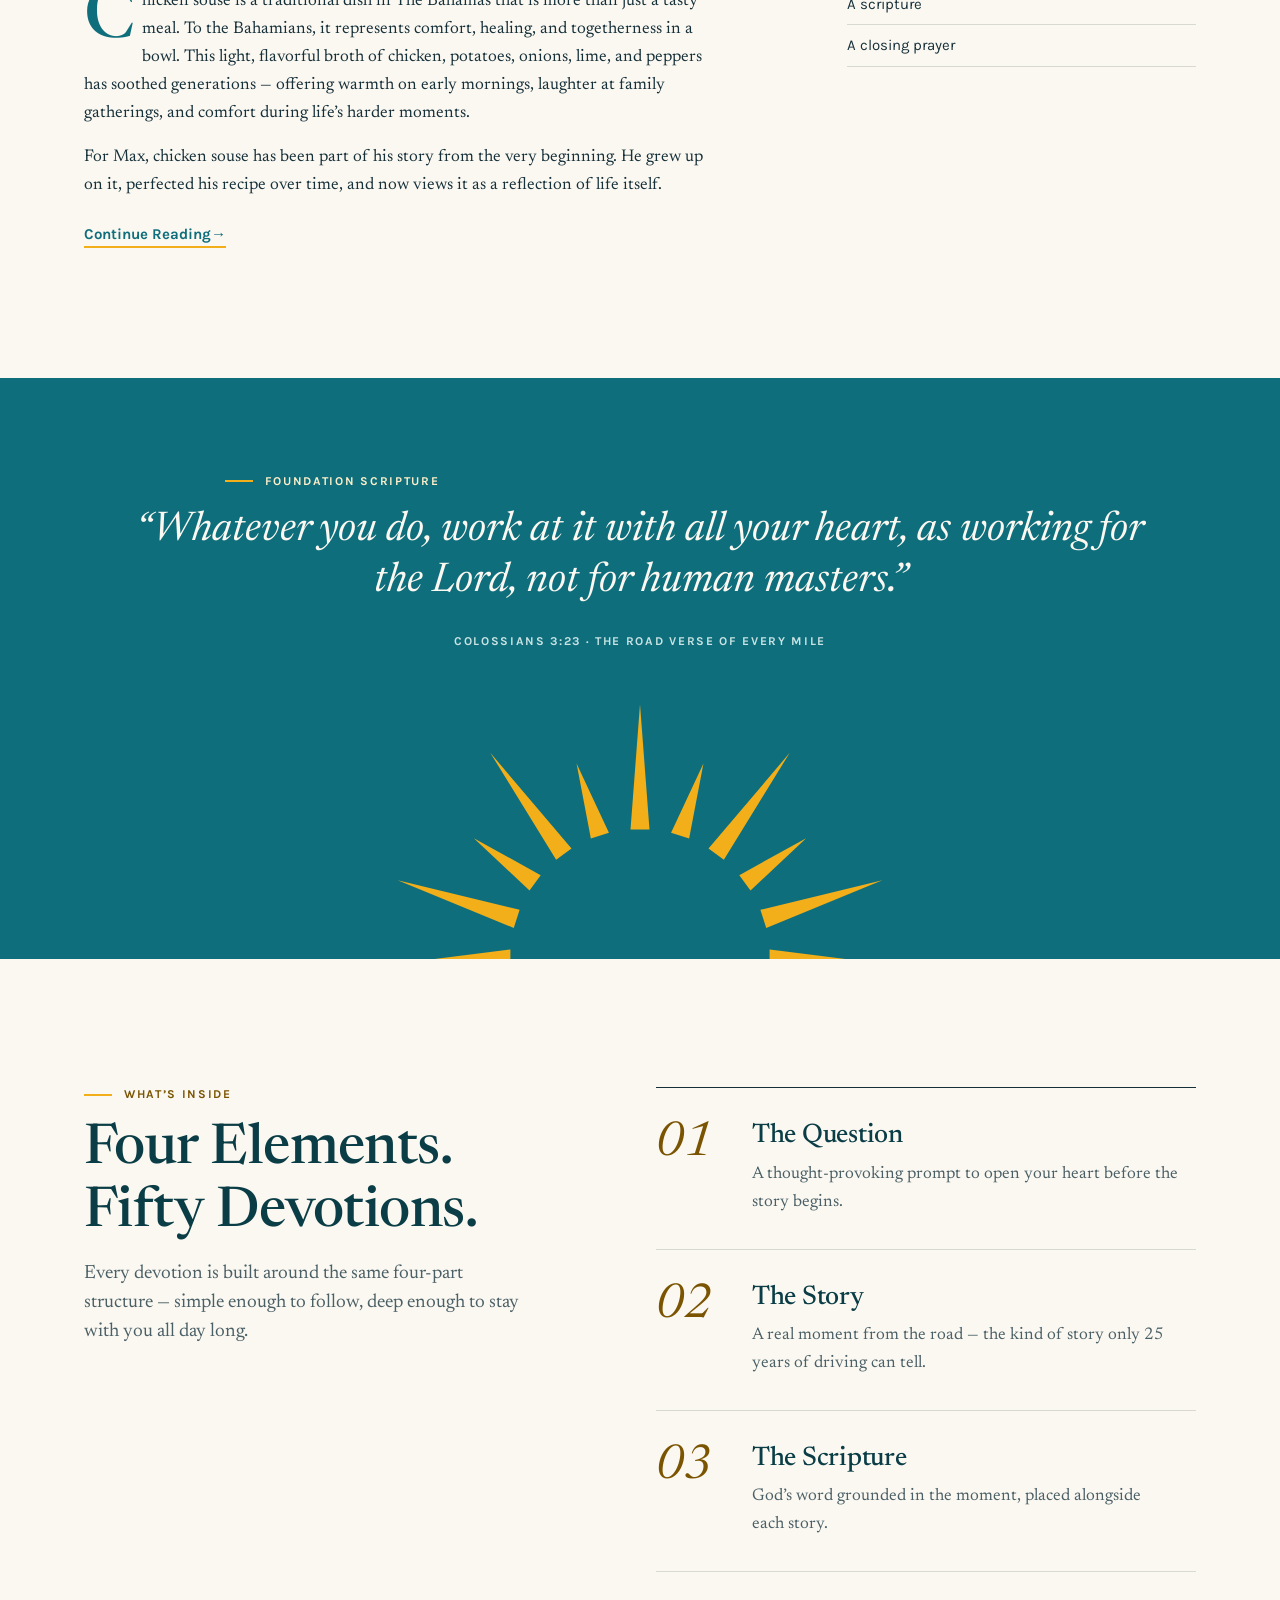
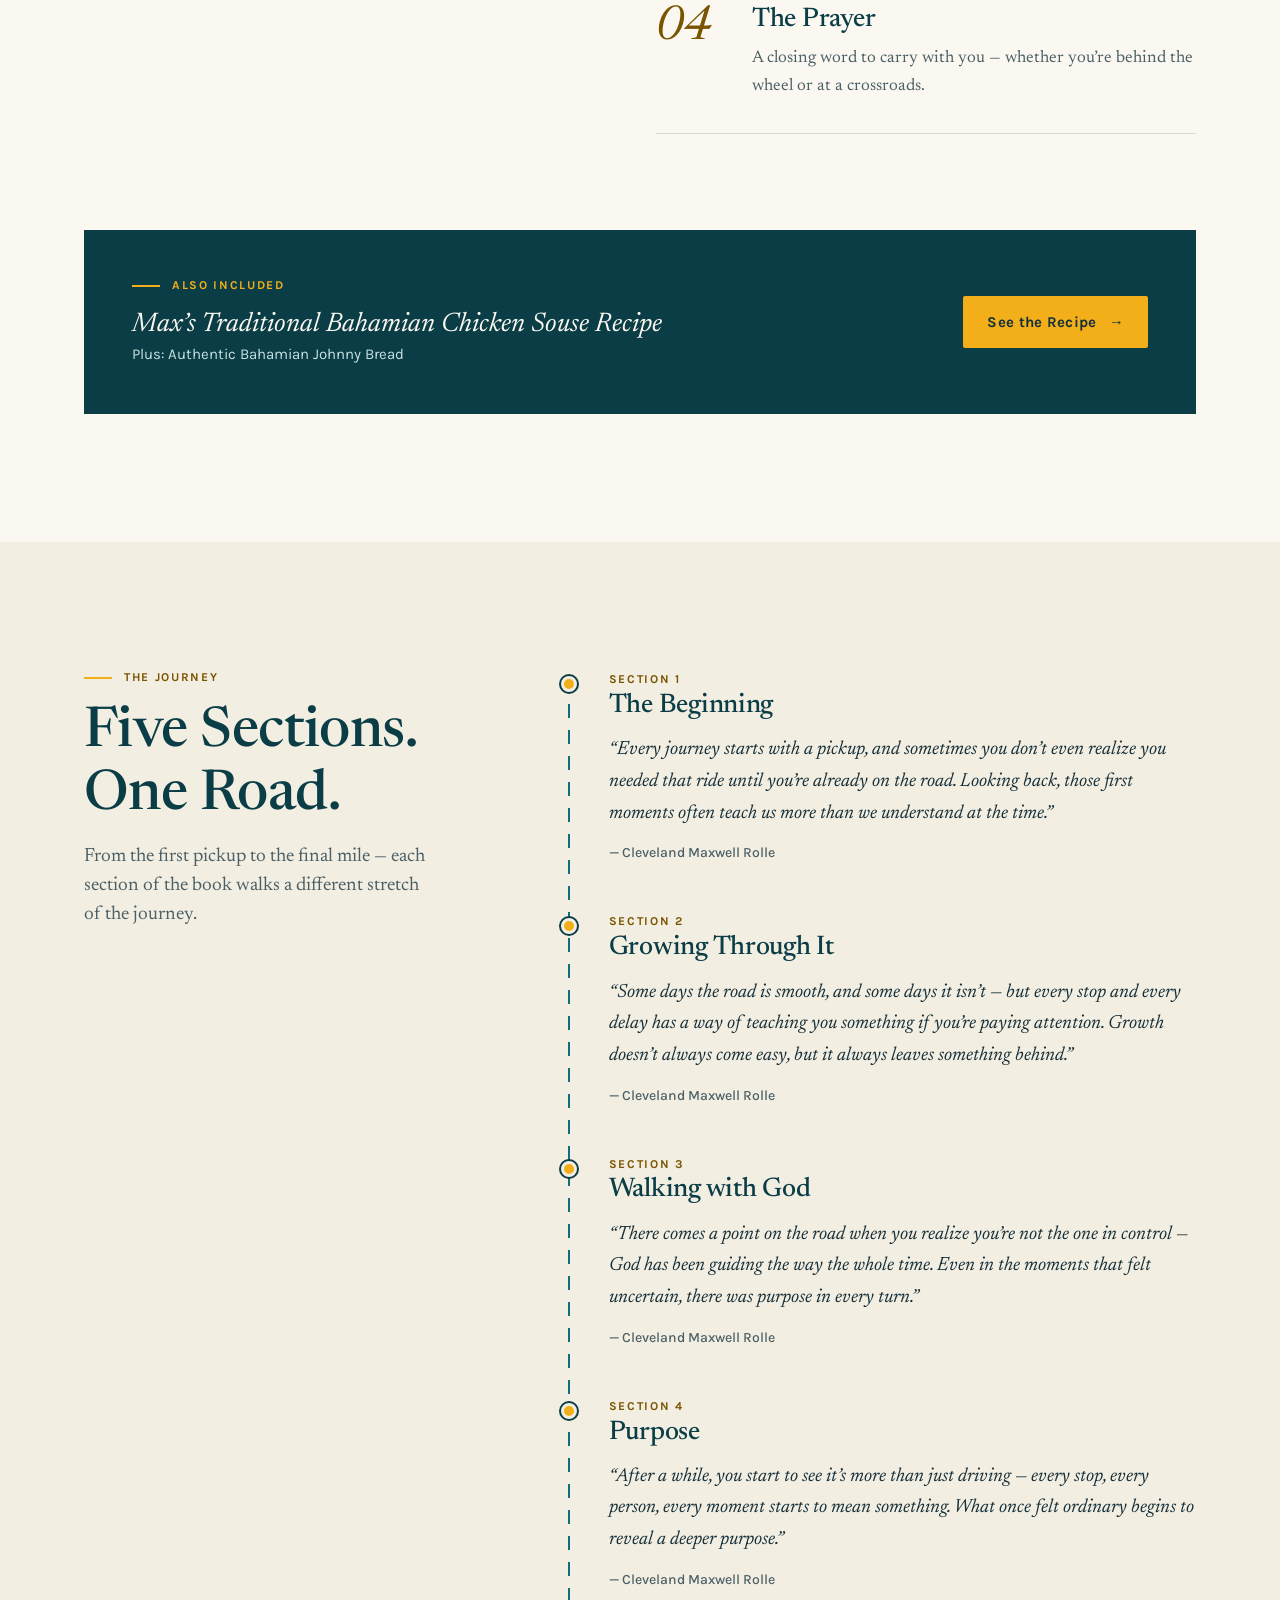
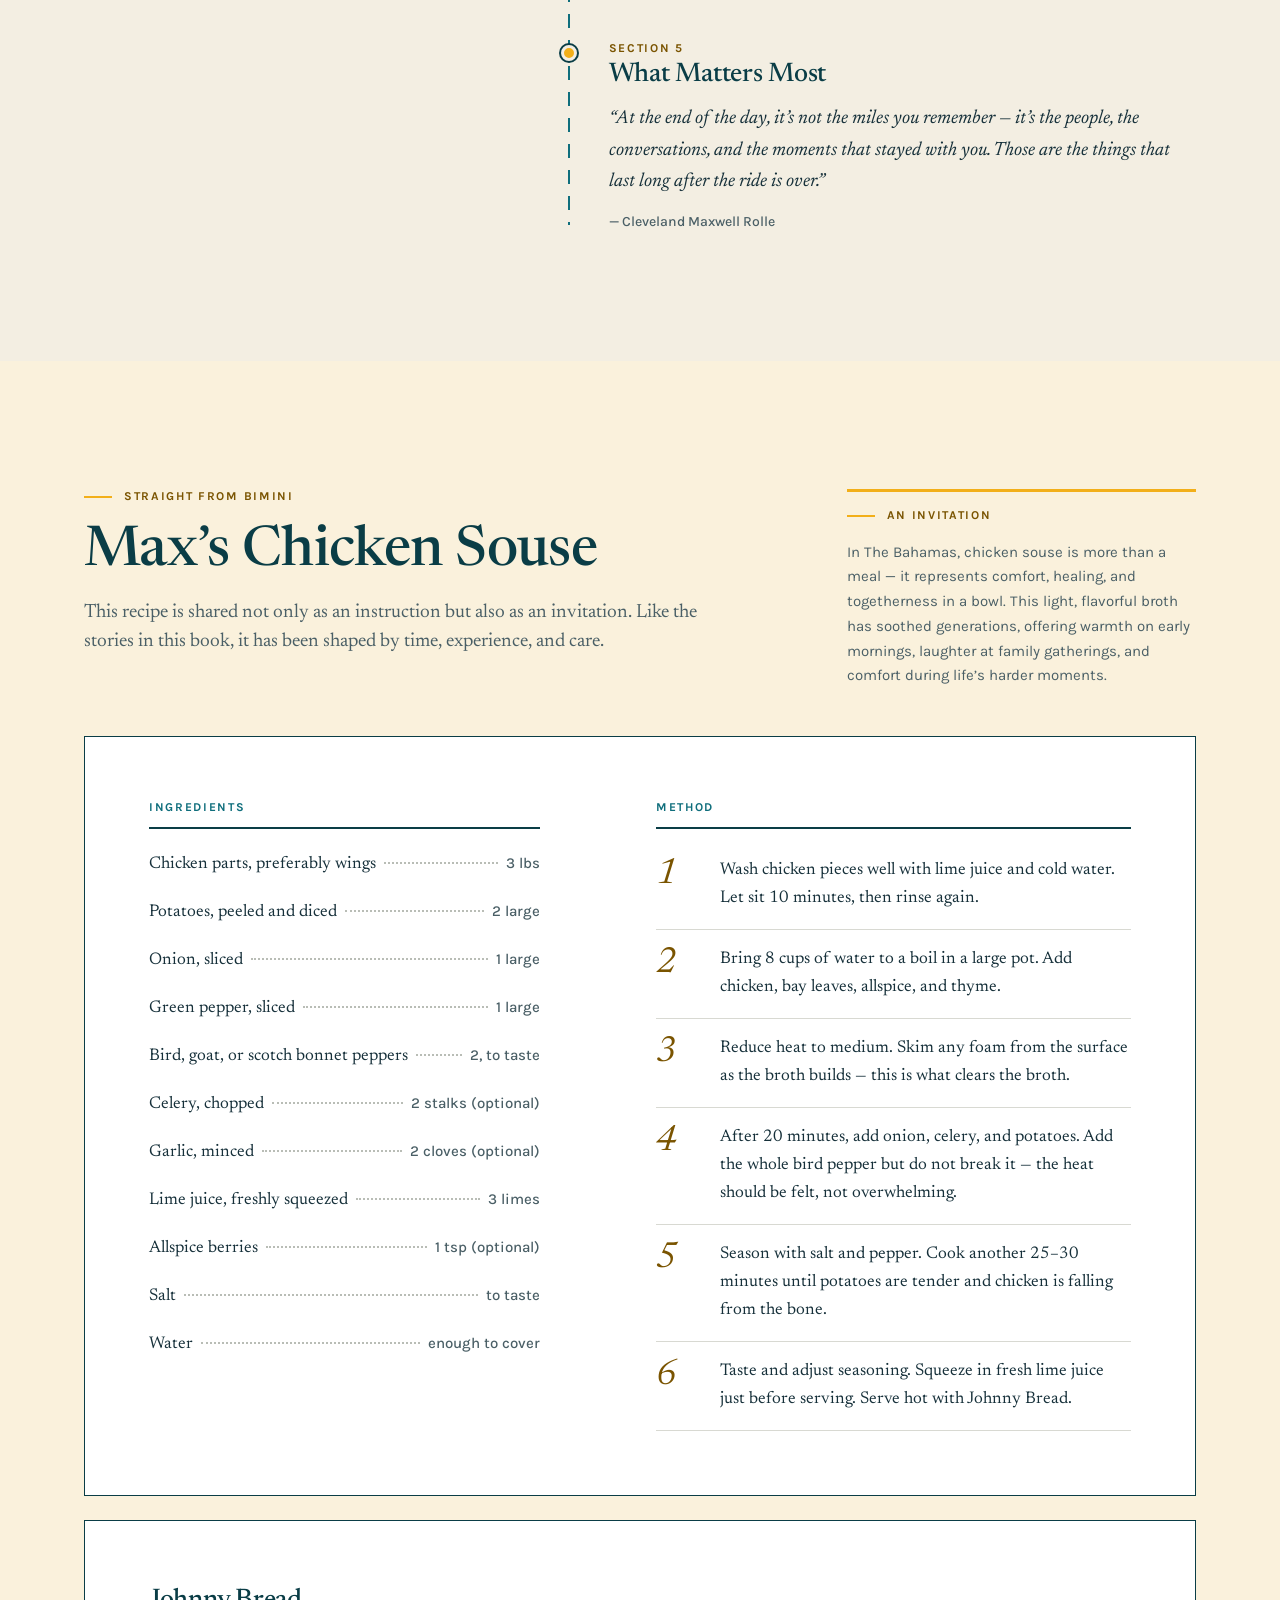
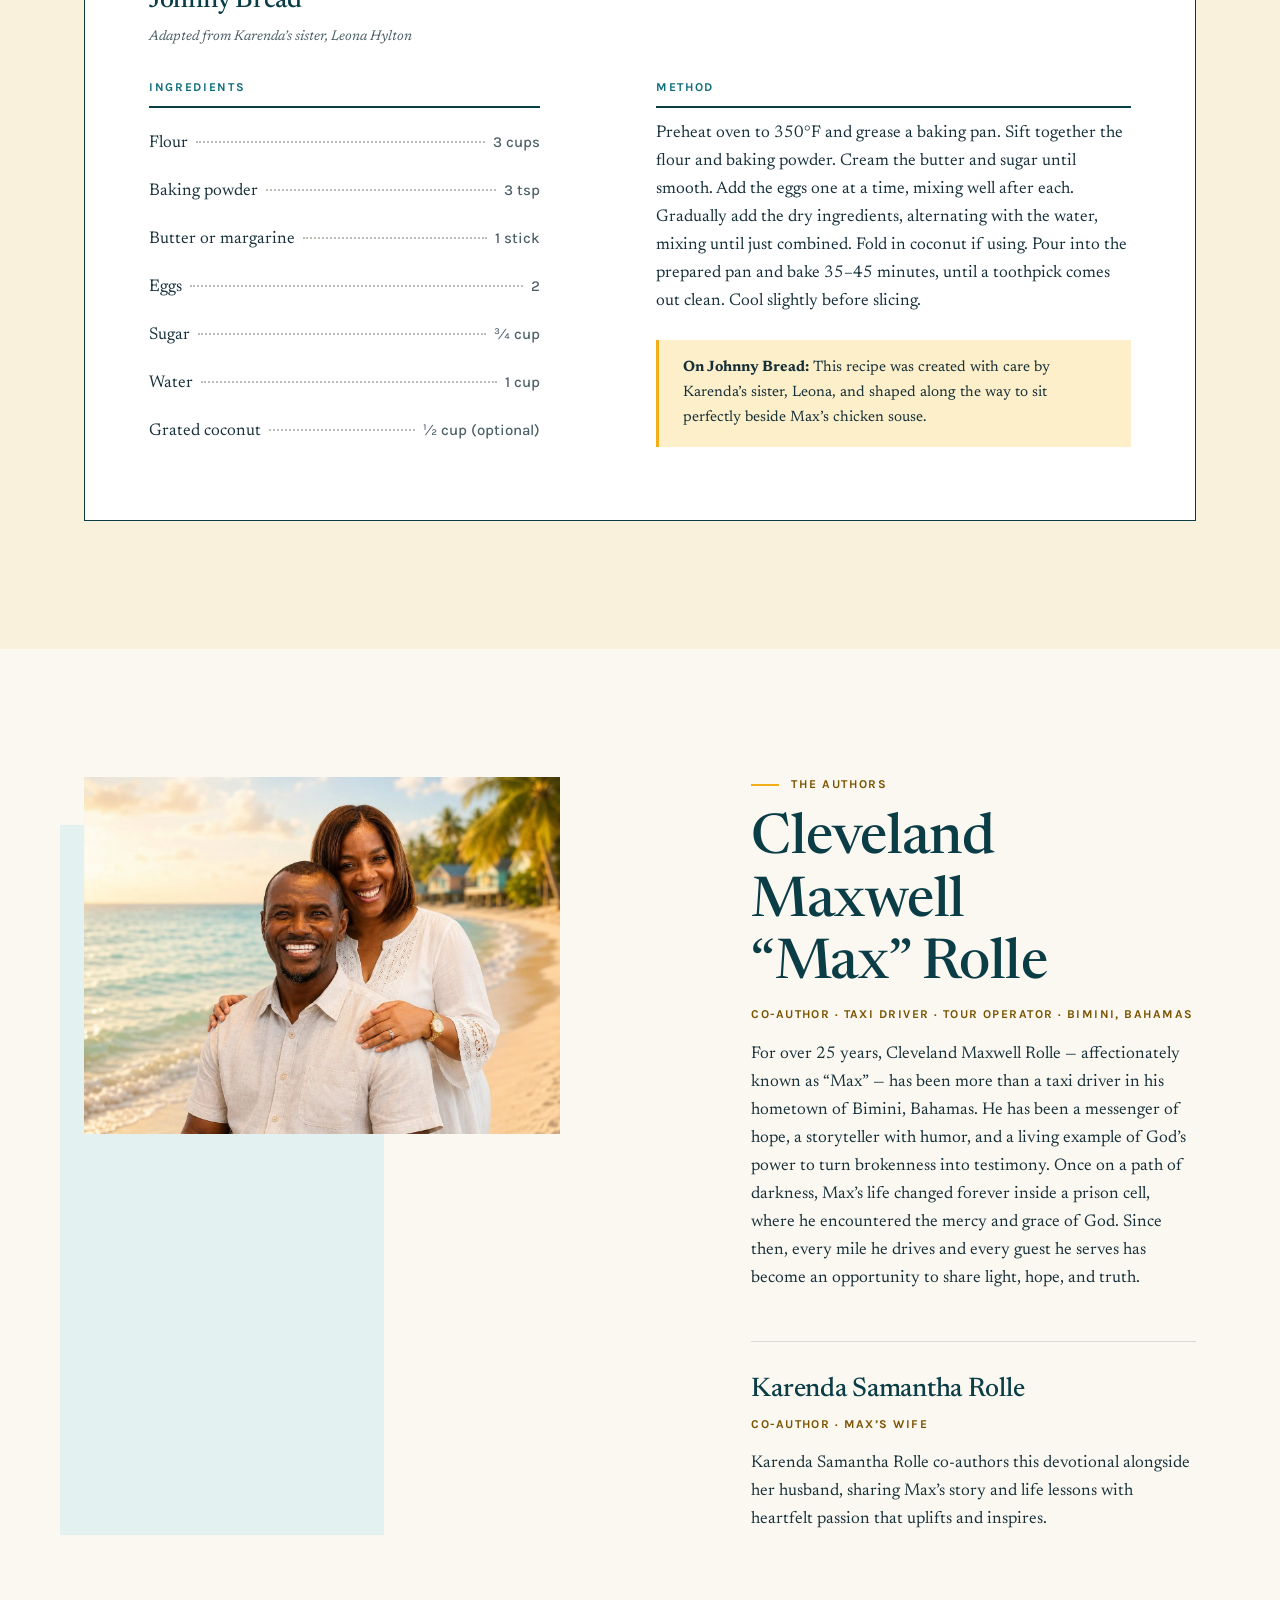
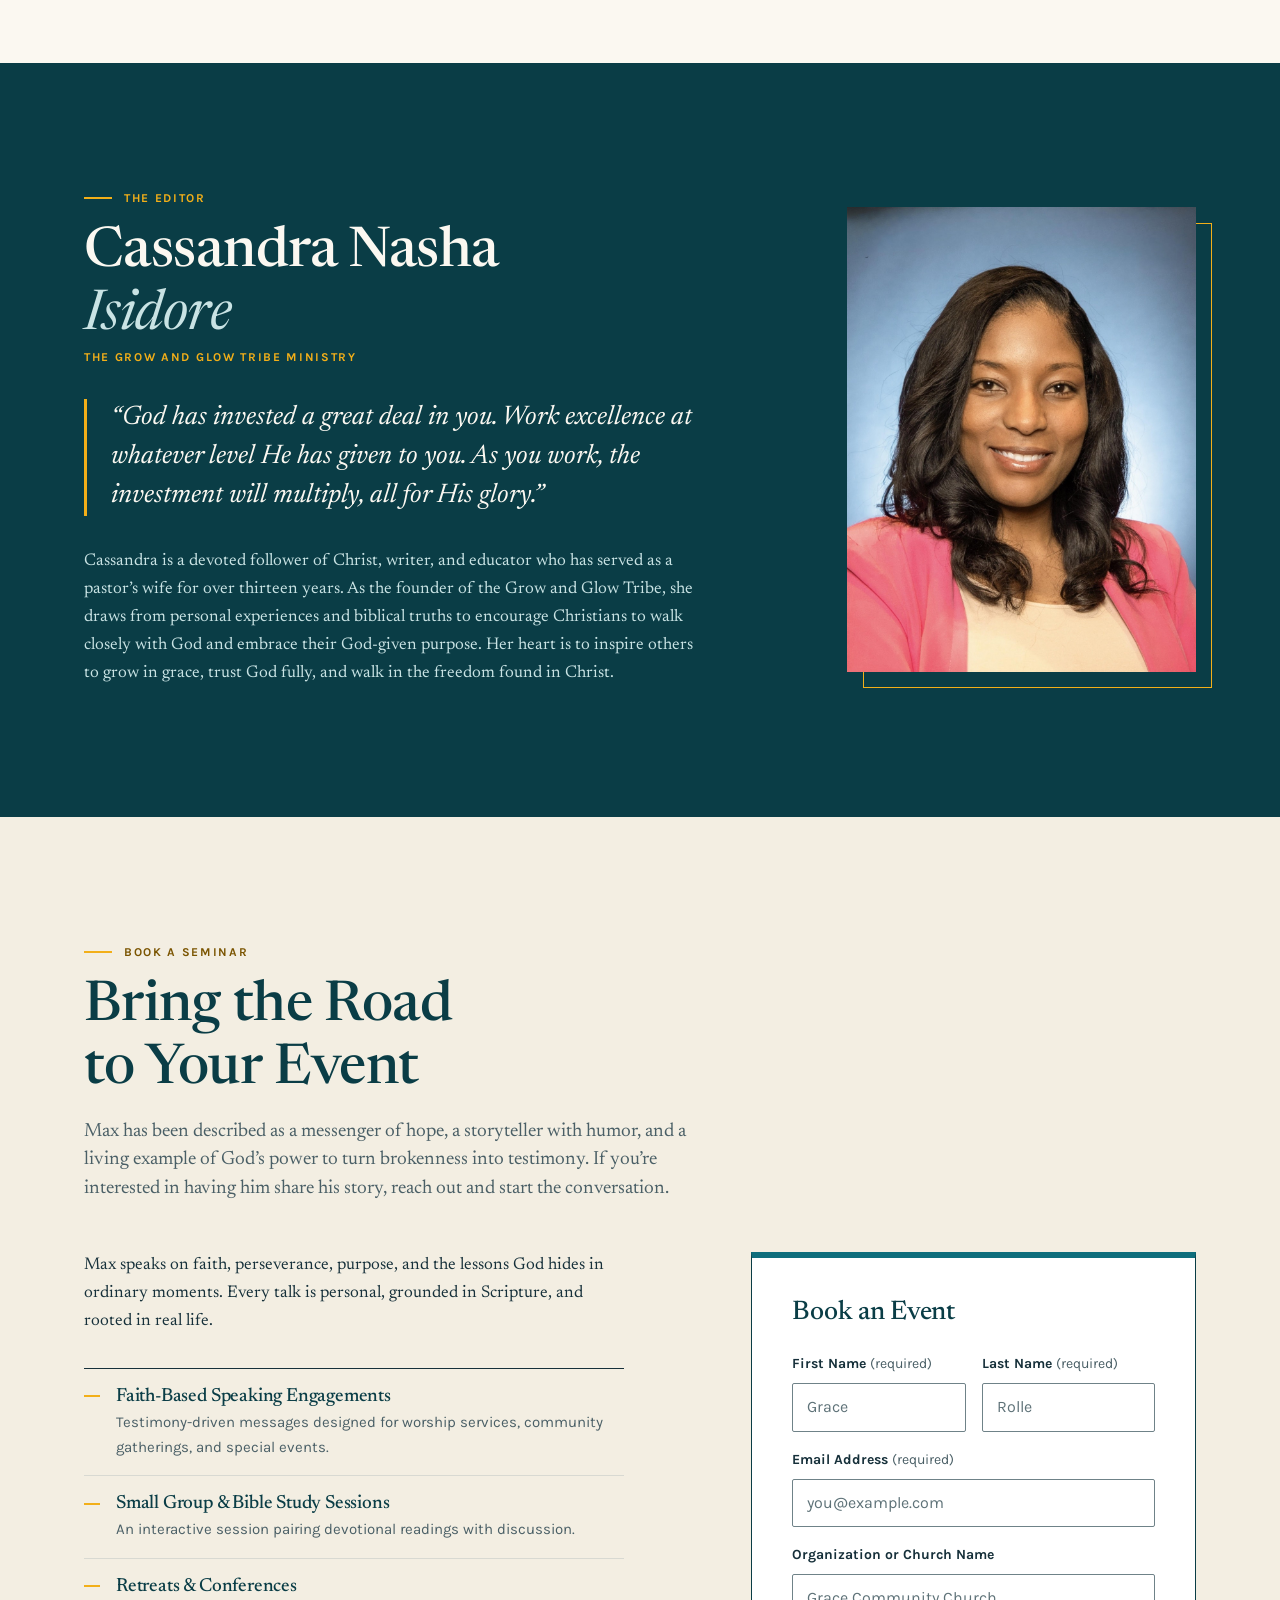
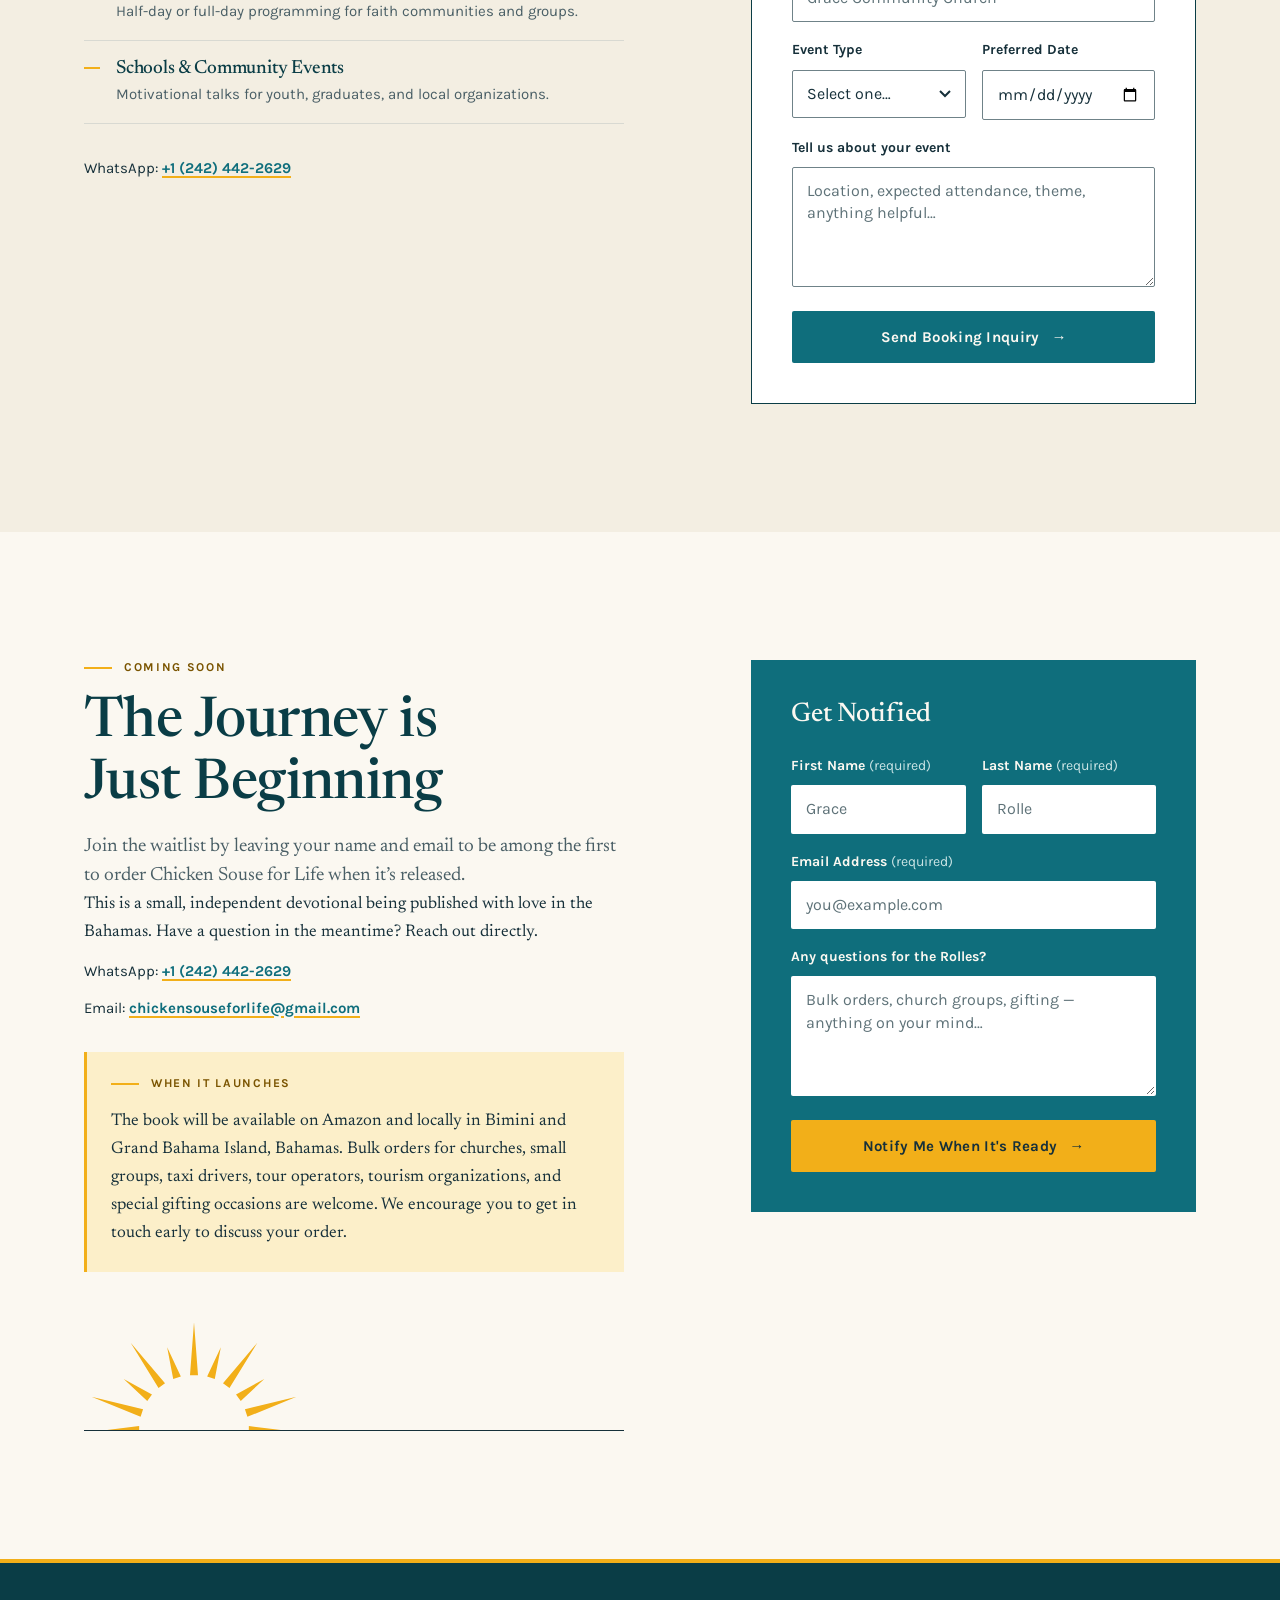
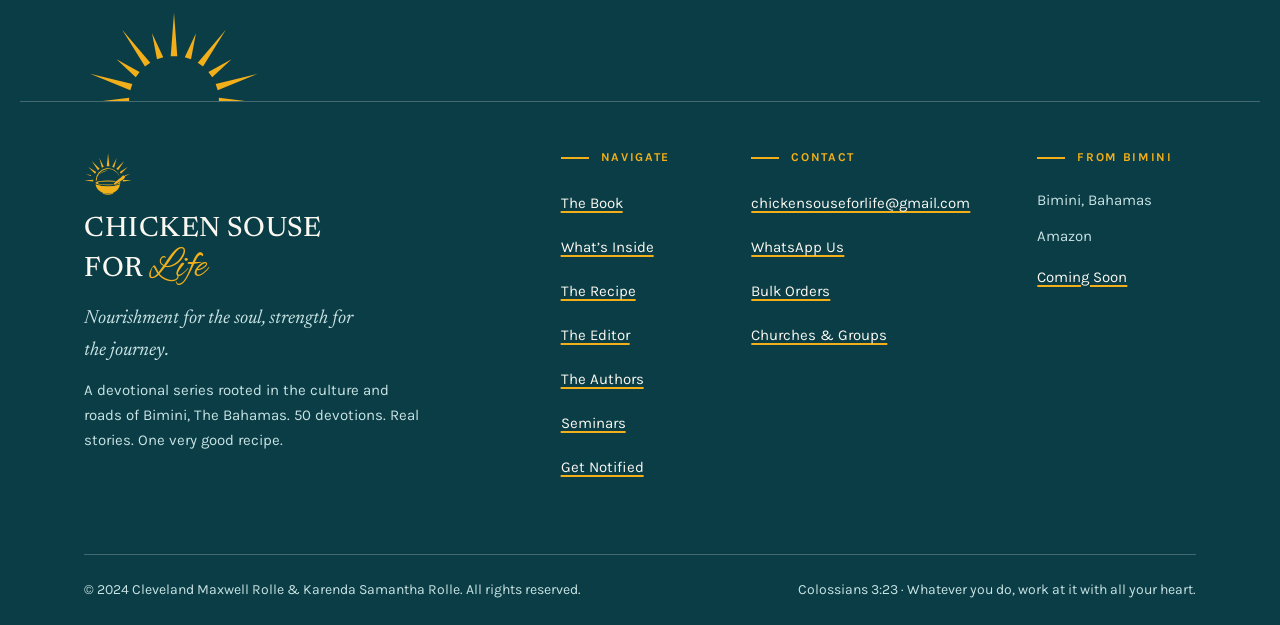
==== commit c203a64a: "Use final cover, new author photo, and updated launch text Co-Authored-By: Claude Opus 5.5 <noreply@" ====
--- a/index.html
+++ b/index.html
@@ -77,7 +77,7 @@
       <svg class="rays rays--gold hero__rays" viewBox="0 0 400 200" aria-hidden="true"><use href="#rays"/></svg>
       <figure class="book-cover">
         <p class="book-cover__label">Coming Soon</p>
-        <img class="book-cover__img" src="assets/book-cover.jpg" alt="Book cover: Chicken Souse for Life — A Taxi Driver’s Story, A Christian Devotional, by Cleveland Maxwell Rolle Jr. and Karenda Samantha Rolle" width="600" height="900" decoding="async" fetchpriority="high">
+        <img class="book-cover__img" src="assets/book-cover.jpg" alt="Book cover: Chicken Souse for Life — A Taxi Driver’s Story, A Christian Devotional, by Cleveland Maxwell Rolle Jr. and Karenda Samantha Rolle" width="800" height="1200" decoding="async" fetchpriority="high">
       </figure>
     </div>
   </section>
@@ -342,8 +342,7 @@
     <section id="authors" class="authors section">
       <div class="wrap grid12">
         <div class="authors__photos reveal">
-          <img class="authors__photo-main" src="assets/author-photo-4.jpeg" alt="Cleveland Maxwell 'Max' Rolle and Karenda Samantha Rolle" width="1086" height="1448" decoding="async" loading="lazy">
-          <img class="authors__photo-inset" src="assets/author-photo-3.jpeg" alt="Max and Karenda Rolle smiling together" width="1200" height="1600" decoding="async" loading="lazy">
+          <img class="authors__photo-main" src="assets/authors-beach.jpg" alt="Cleveland Maxwell &quot;Max&quot; Rolle and Karenda Samantha Rolle on the beach in Bimini" width="1448" height="1086" decoding="async" loading="lazy">
         </div>
         <div class="authors__text">
           <p class="eyebrow">The Authors</p>
@@ -483,7 +482,7 @@
           <p class="contact-line">Email: <a href="mailto:chickensouseforlife@gmail.com">chickensouseforlife@gmail.com</a></p>
           <div class="order__launch">
             <h3 class="eyebrow">When it launches</h3>
-            <p>The book will be available on Amazon and locally in Bimini, Bahamas. Bulk orders for churches, small groups, and gifting are welcome — get in touch early.</p>
+            <p>The book will be available on Amazon and locally in Bimini and Grand Bahama Island, Bahamas. Bulk orders for churches, small groups, taxi drivers, tour operators, tourism organizations, and special gifting occasions are welcome. We encourage you to get in touch early to discuss your order.</p>
           </div>
           <svg class="rays rays--gold order__rays" viewBox="0 0 400 200" aria-hidden="true"><use href="#rays"/></svg>
         </div>
--- a/sections.css
+++ b/sections.css
@@ -781,9 +781,9 @@
 .authors__photo-main {
   display: block;
   width: 100%;
-  aspect-ratio: 4 / 5;
+  aspect-ratio: 4 / 3;
   object-fit: cover;
-  object-position: center top;
+  object-position: center 30%;
 }
 
 .authors__photo-inset {
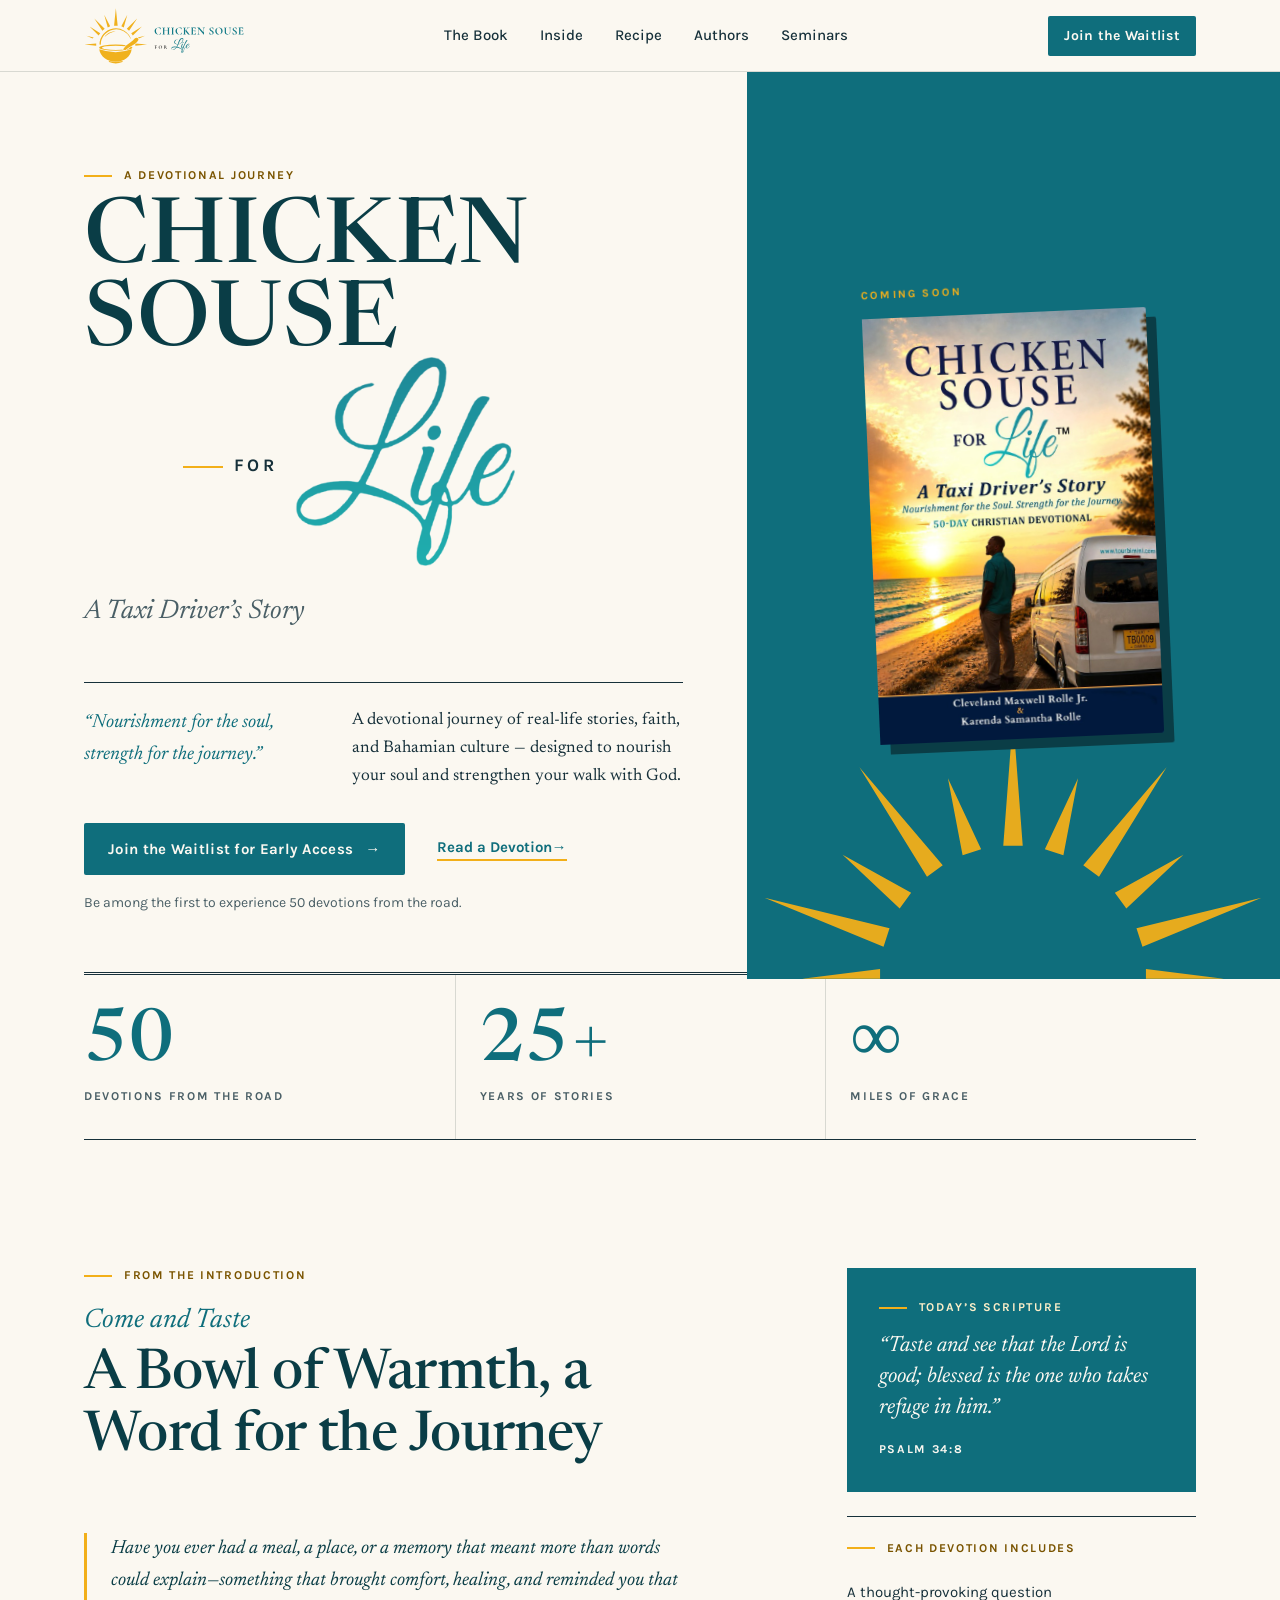
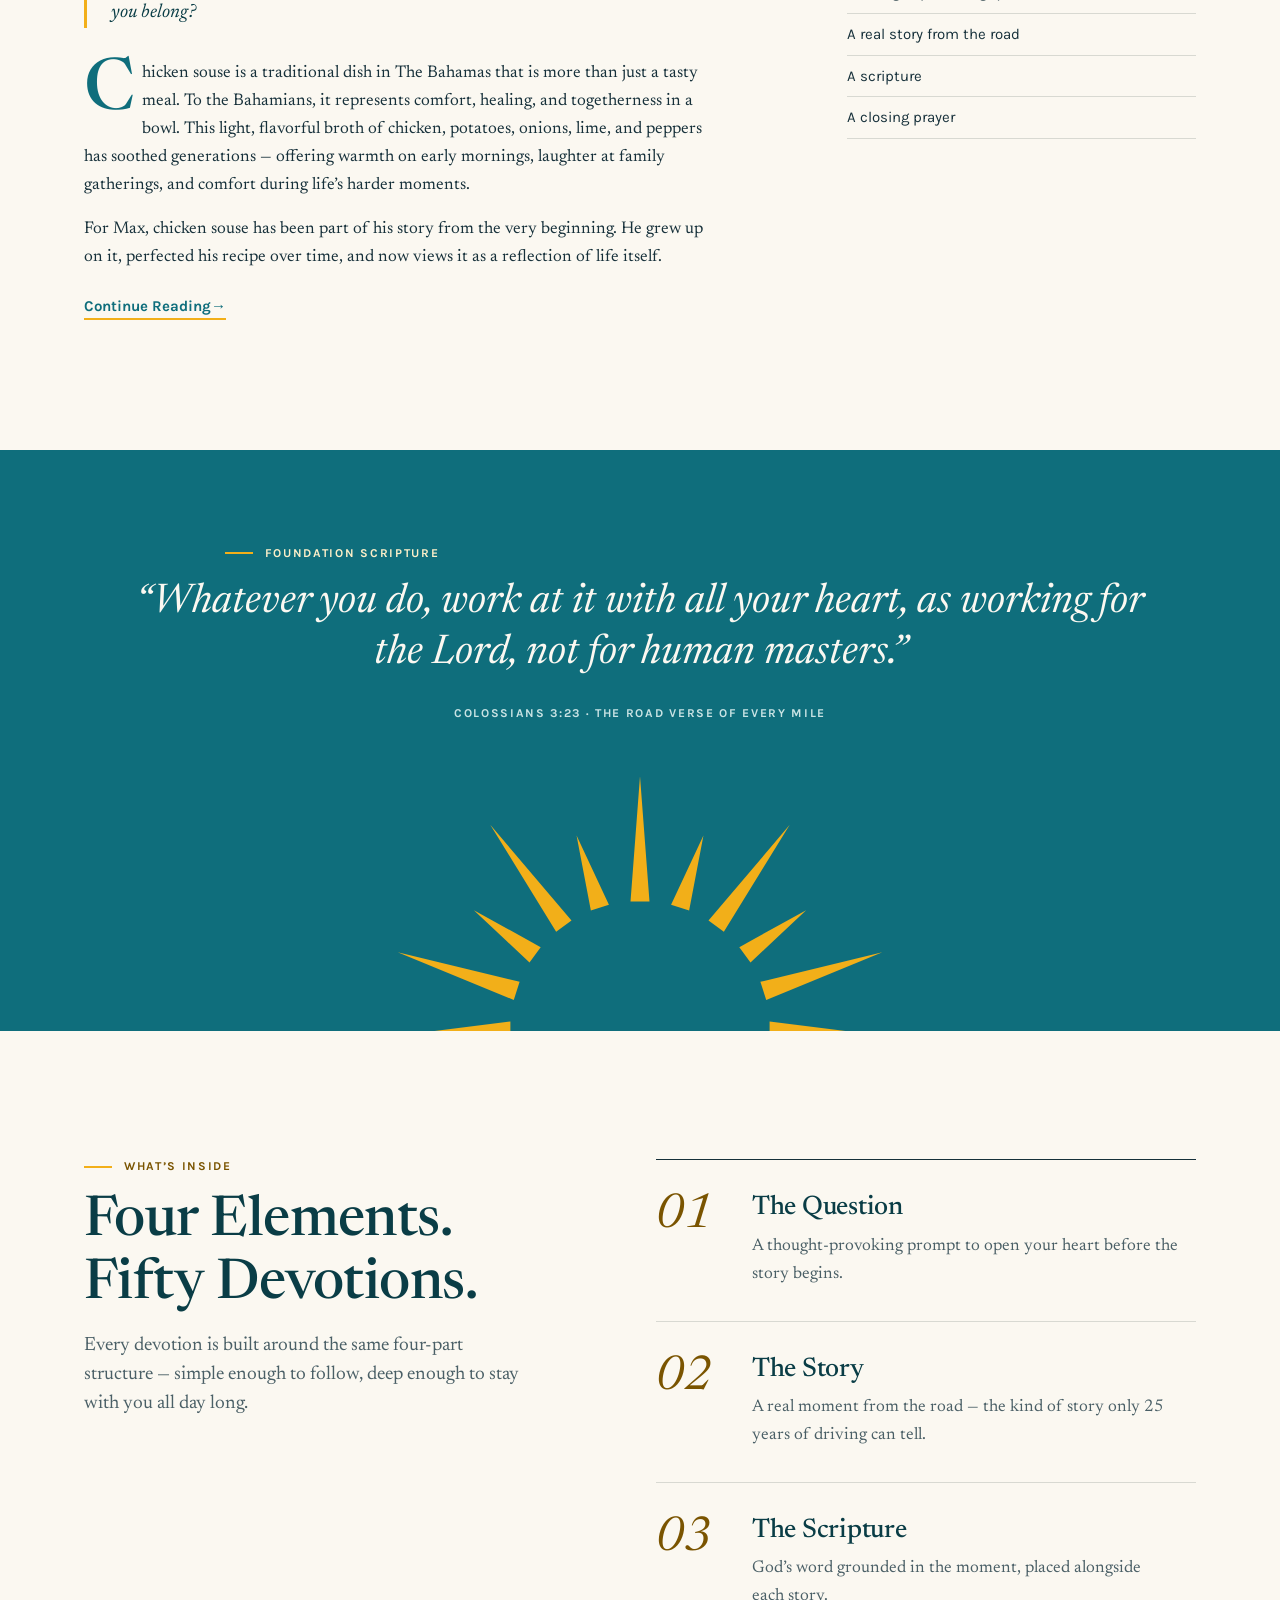
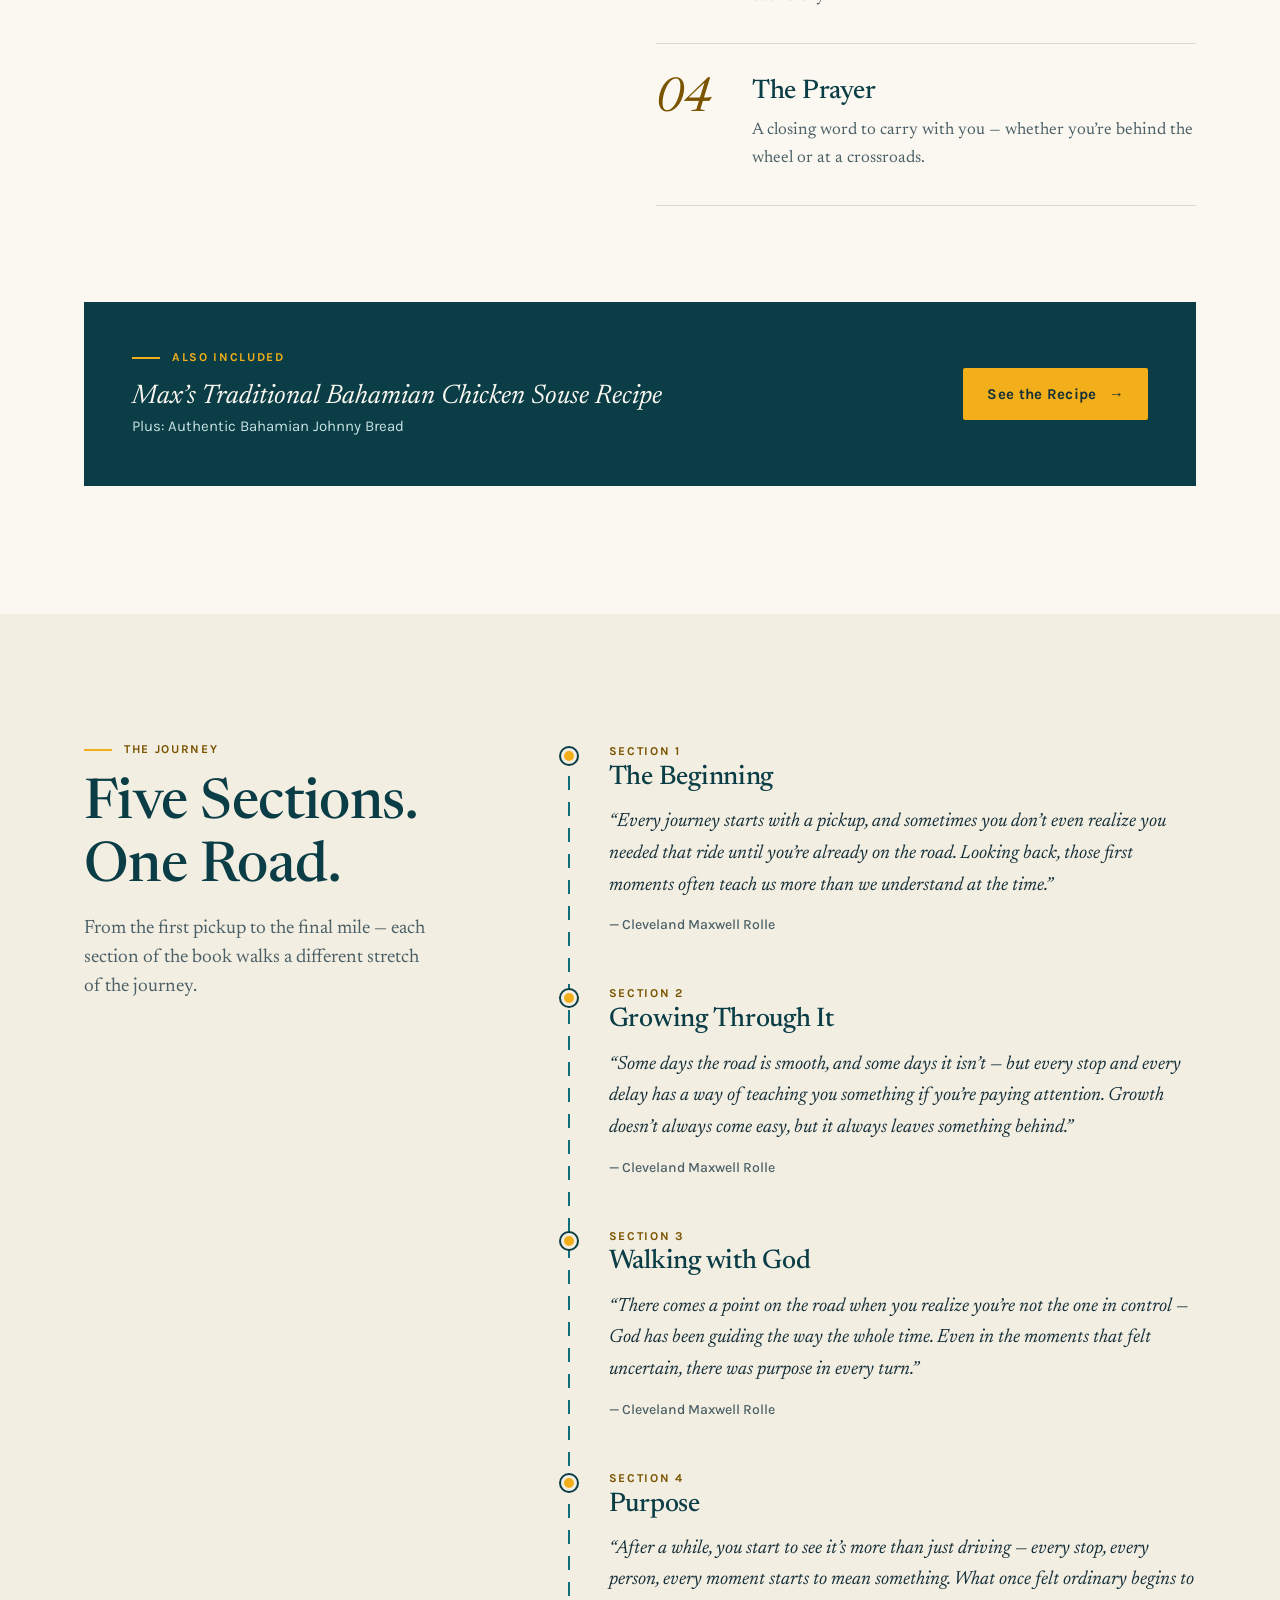
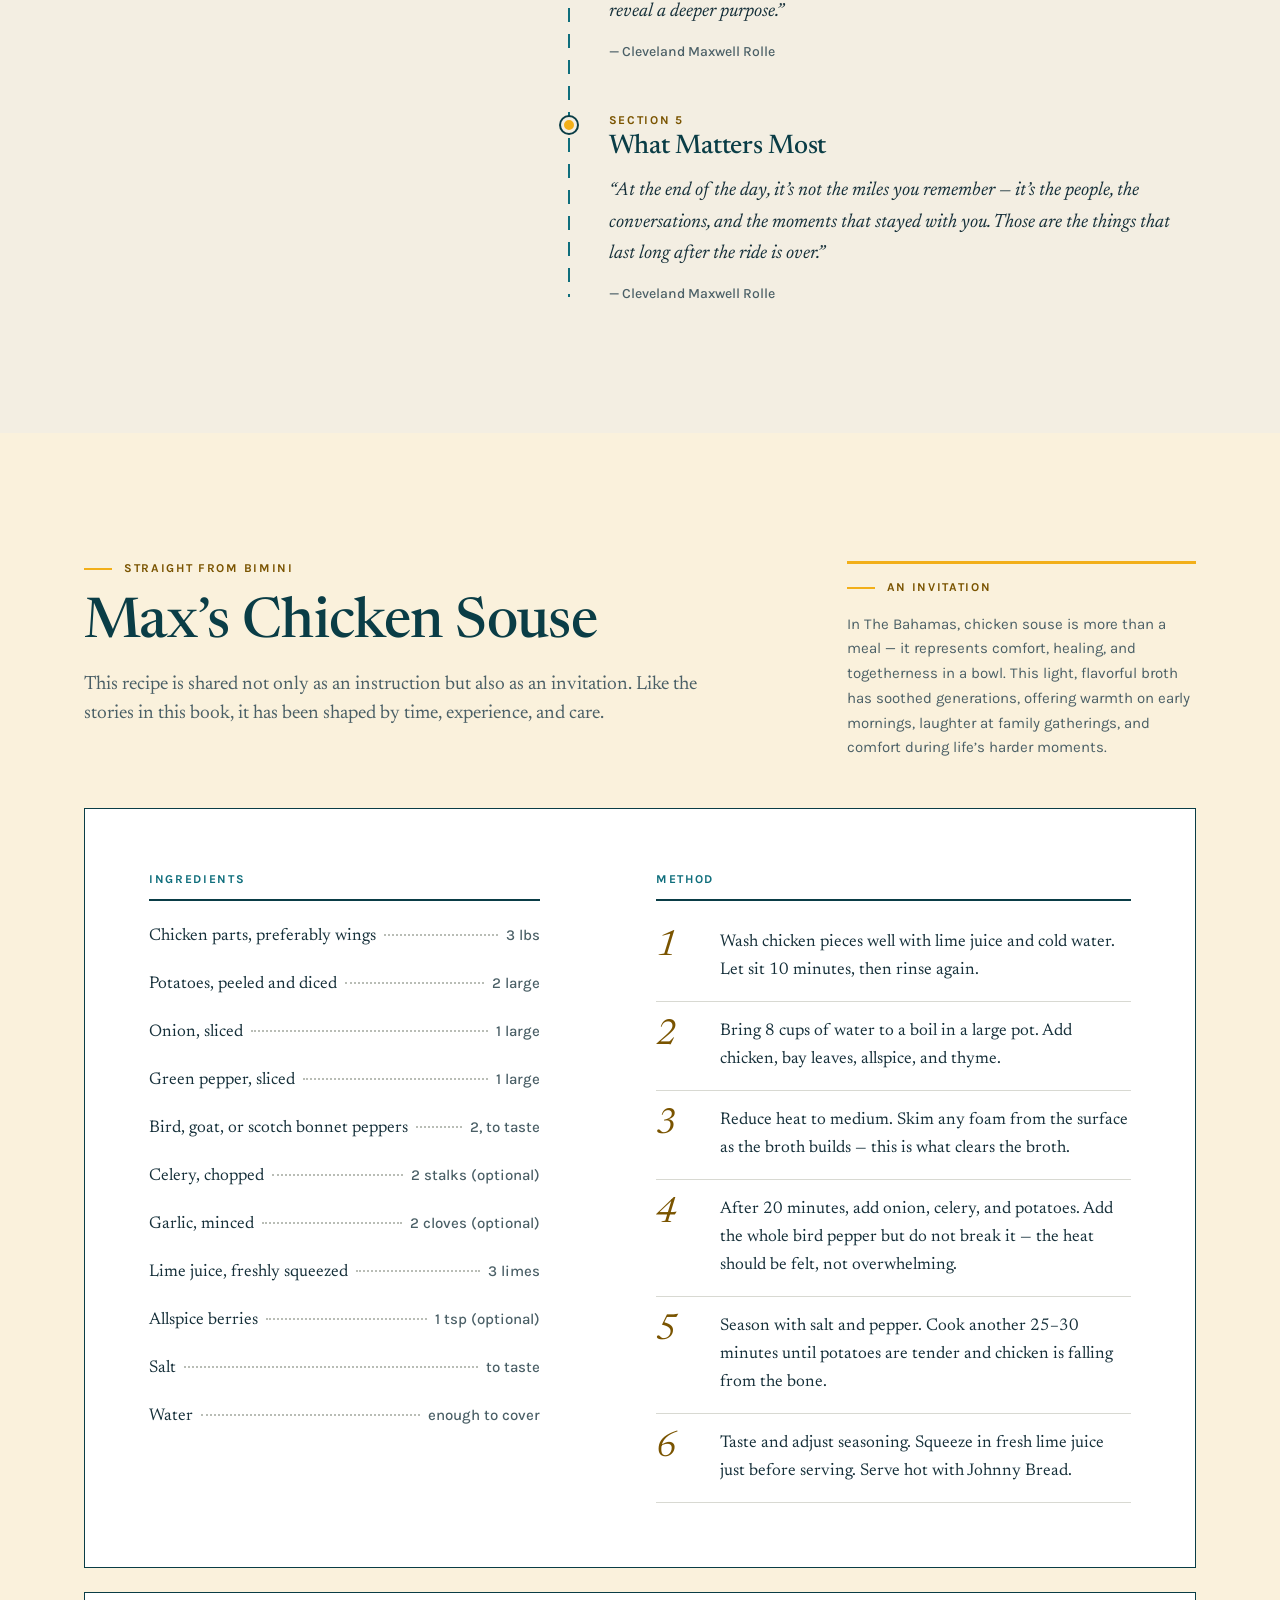
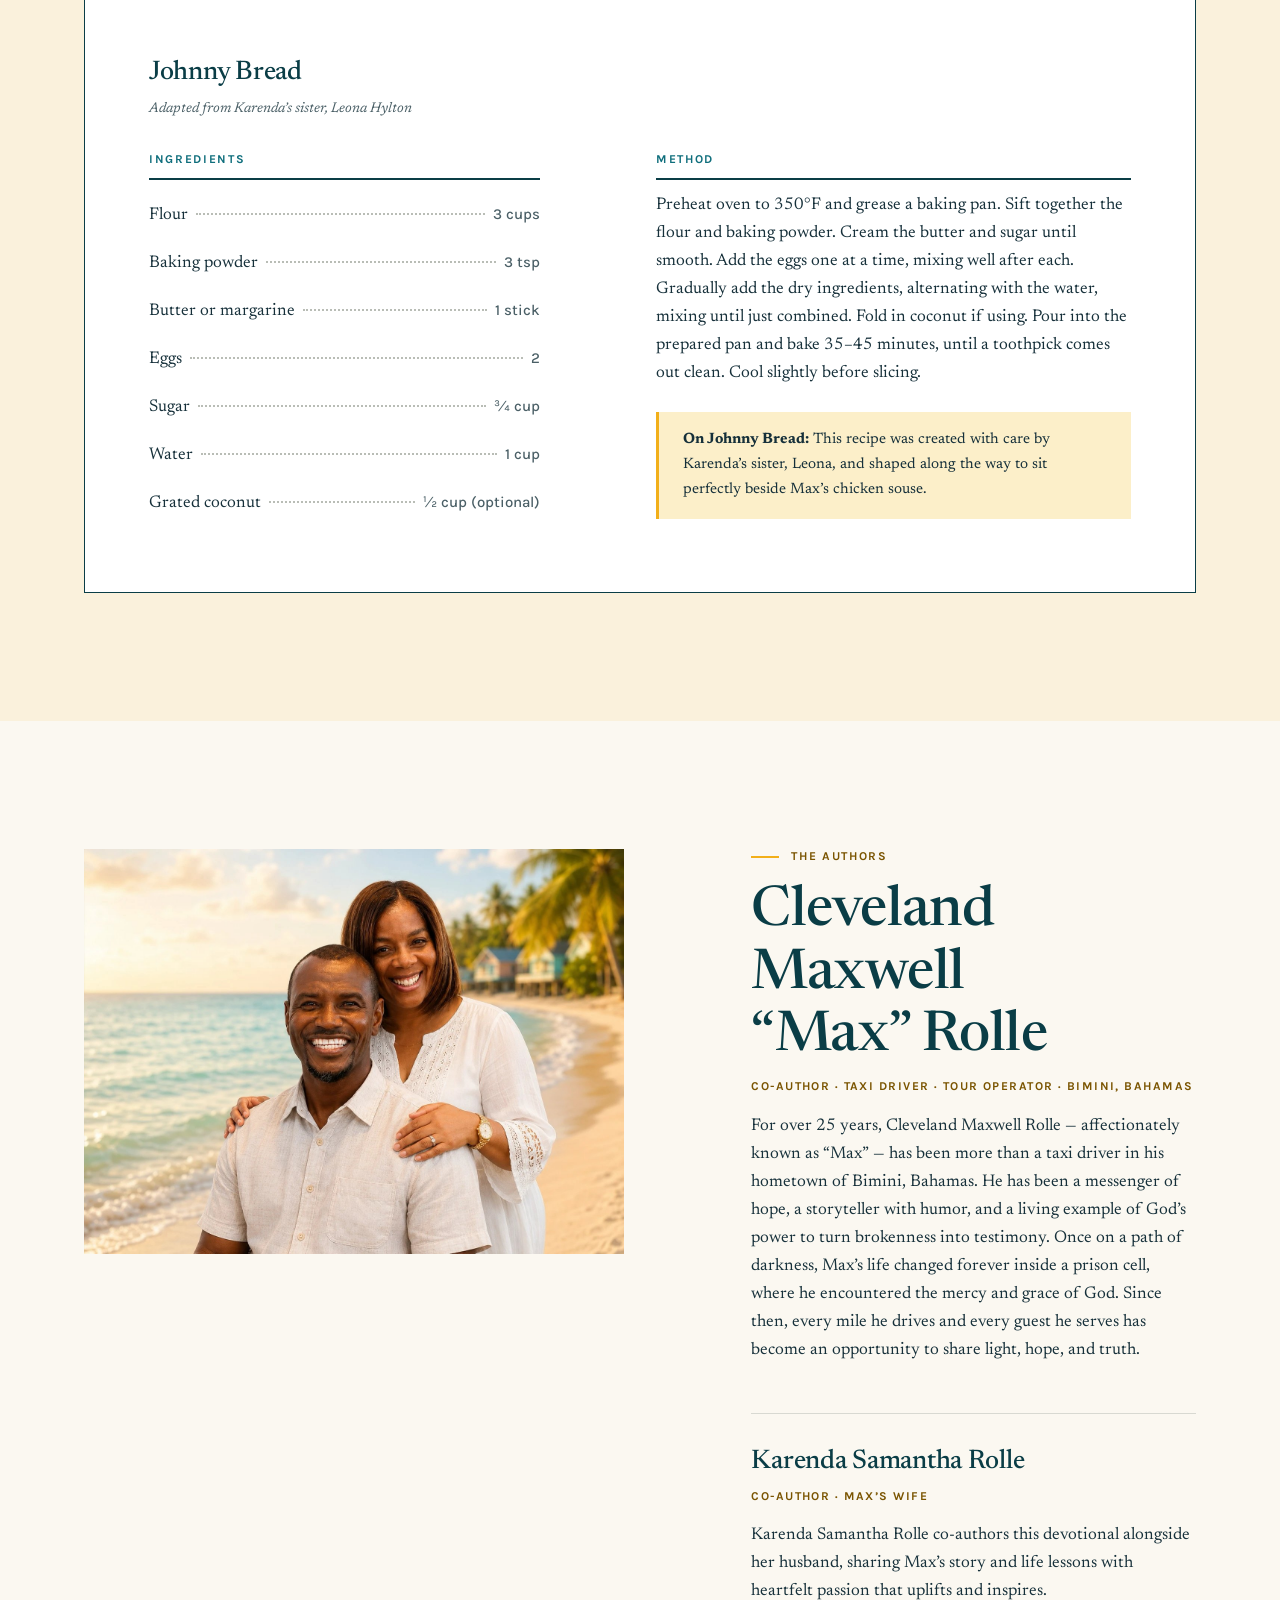
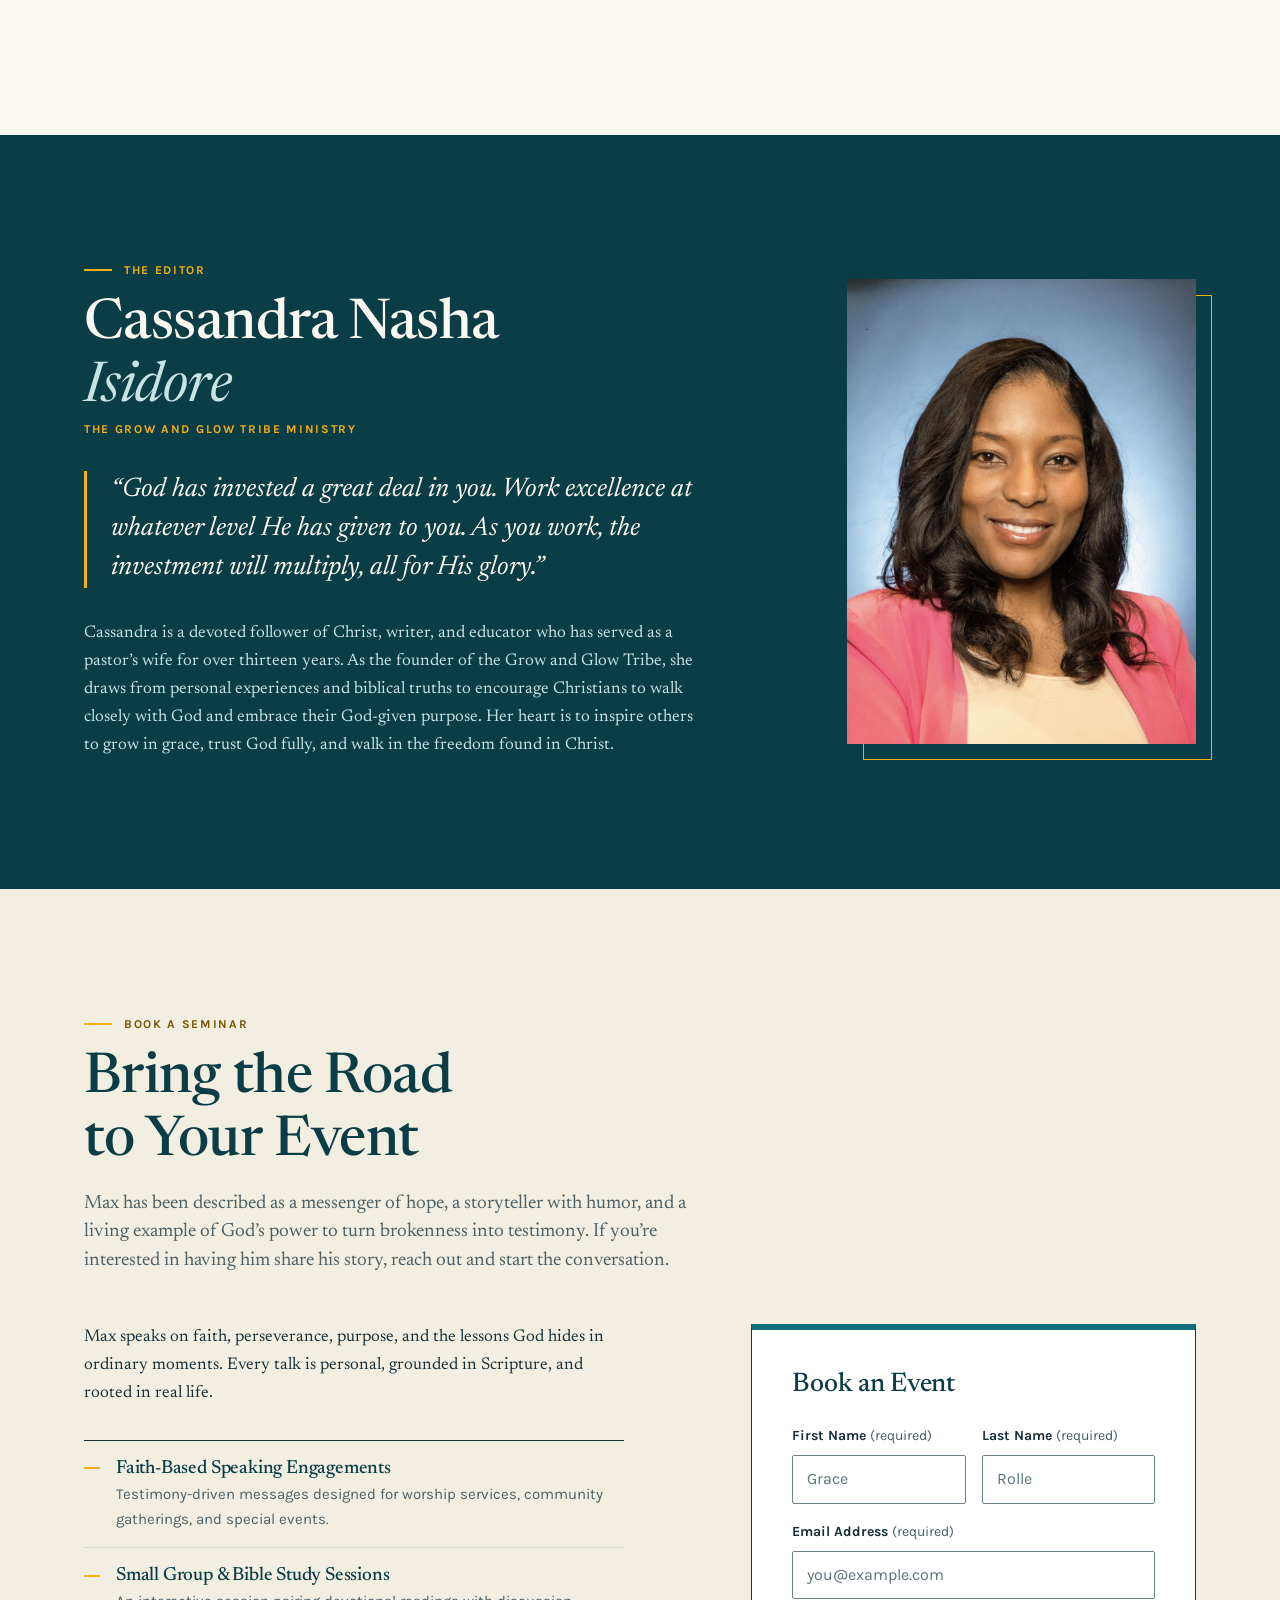
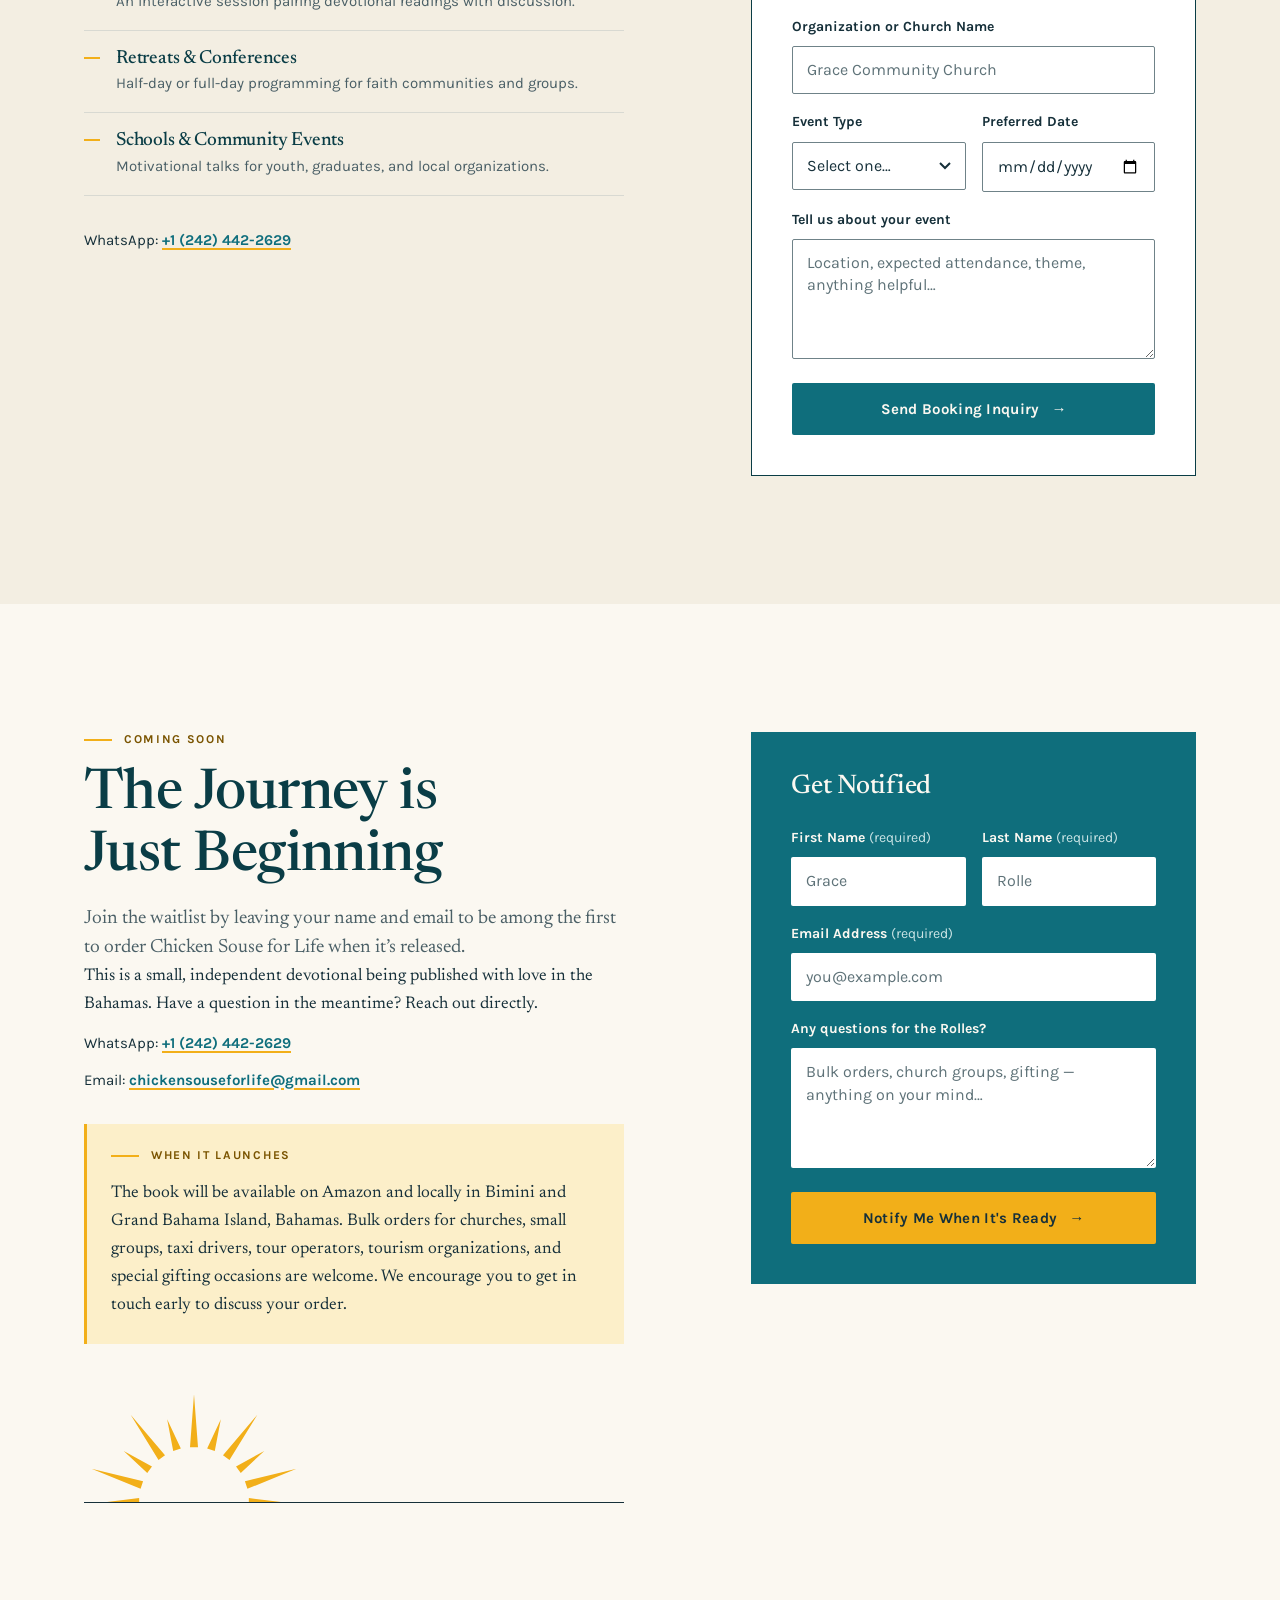
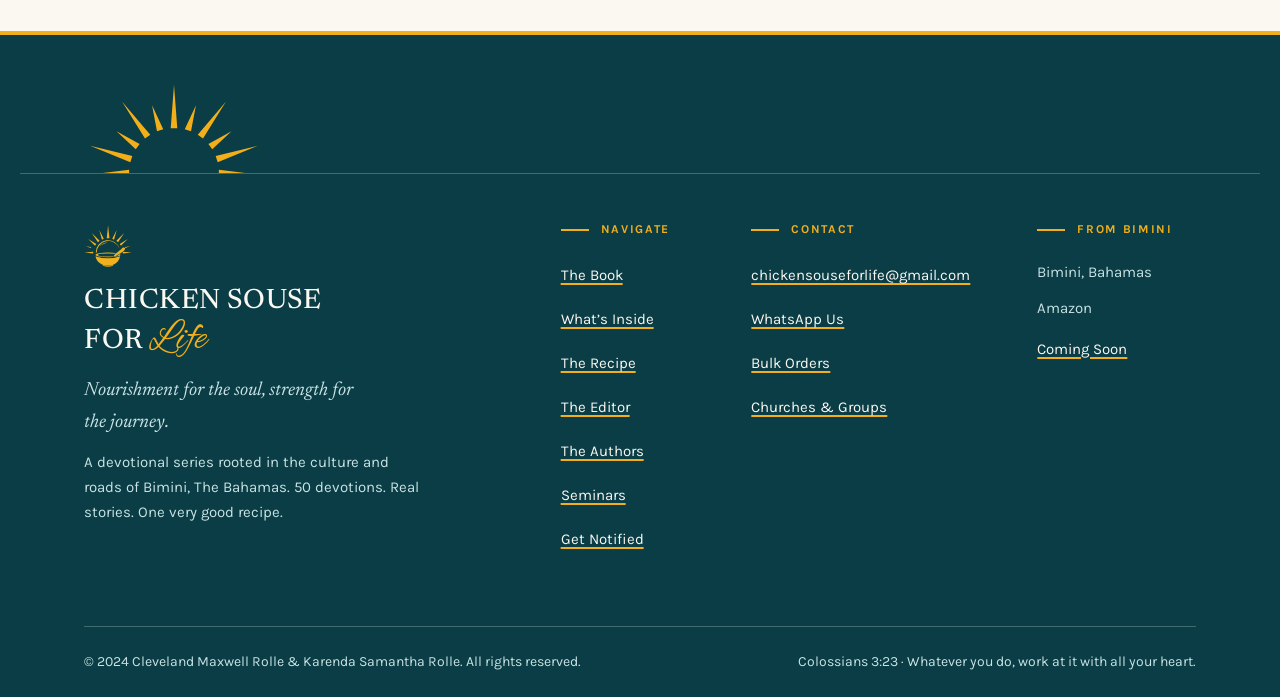
==== commit 7880c7ef: "Use the book cover's Life lettering in the hero Co-Authored-By: Claude Opus 5.5 <noreply@anthropic.c" ====
--- a/index.html
+++ b/index.html
@@ -60,7 +60,7 @@
       <p class="eyebrow">A Devotional Journey</p>
       <h1 class="hero__title h-display">
         <span class="hero__title-main">Chicken Souse</span>
-        <span class="hero__title-sub"><span class="hero__for">for</span> <span class="hero__life">Life</span></span>
+        <span class="hero__title-sub"><span class="hero__for">for</span> <img class="hero__life" src="assets/life-script.png" alt="Life" width="1128" height="1072" decoding="async"></span>
       </h1>
       <p class="hero__subtitle">A Taxi Driver’s Story</p>
       <div class="hero__body">
--- a/sections.css
+++ b/sections.css
@@ -60,11 +60,11 @@
 }
 
 .hero__life {
-  font-family: var(--font-script);
-  font-size: 1.35em;
-  font-weight: 400;
-  line-height: .8;
-  color: var(--teal-700);
+  display: inline-block;
+  height: 1.9em;
+  width: auto;
+  vertical-align: -.7em;
+  margin-left: -.05em;
 }
 
 .hero__subtitle {
@@ -763,19 +763,6 @@
 .authors__photos {
   position: relative;
   max-width: 620px;
-  padding-right: var(--s-6);
-  padding-bottom: var(--s-7);
-}
-
-.authors__photos::before {
-  content: "";
-  position: absolute;
-  left: 0;
-  top: var(--s-7);
-  width: 60%;
-  bottom: 0;
-  background: var(--teal-100);
-  z-index: -1;
 }
 
 .authors__photo-main {
@@ -786,18 +773,6 @@
   object-position: center 30%;
 }
 
-.authors__photo-inset {
-  position: absolute;
-  right: 0;
-  bottom: 0;
-  width: 38%;
-  max-width: 260px;
-  aspect-ratio: 3 / 4;
-  object-fit: cover;
-  object-position: center top;
-  border: 8px solid var(--paper);
-}
-
 .authors__bio + .authors__bio {
   margin-top: var(--s-7);
   padding-top: var(--s-6);
@@ -812,16 +787,6 @@
   text-transform: uppercase;
   letter-spacing: .12em;
   color: var(--gold-700);
-}
-
-@media (min-width: 720px) {
-  .authors__photos {
-    padding-right: var(--s-8);
-    padding-bottom: var(--s-8);
-  }
-  .authors__photos::before {
-    left: calc(var(--s-5) * -1);
-  }
 }
 
 @media (min-width: 1040px) {
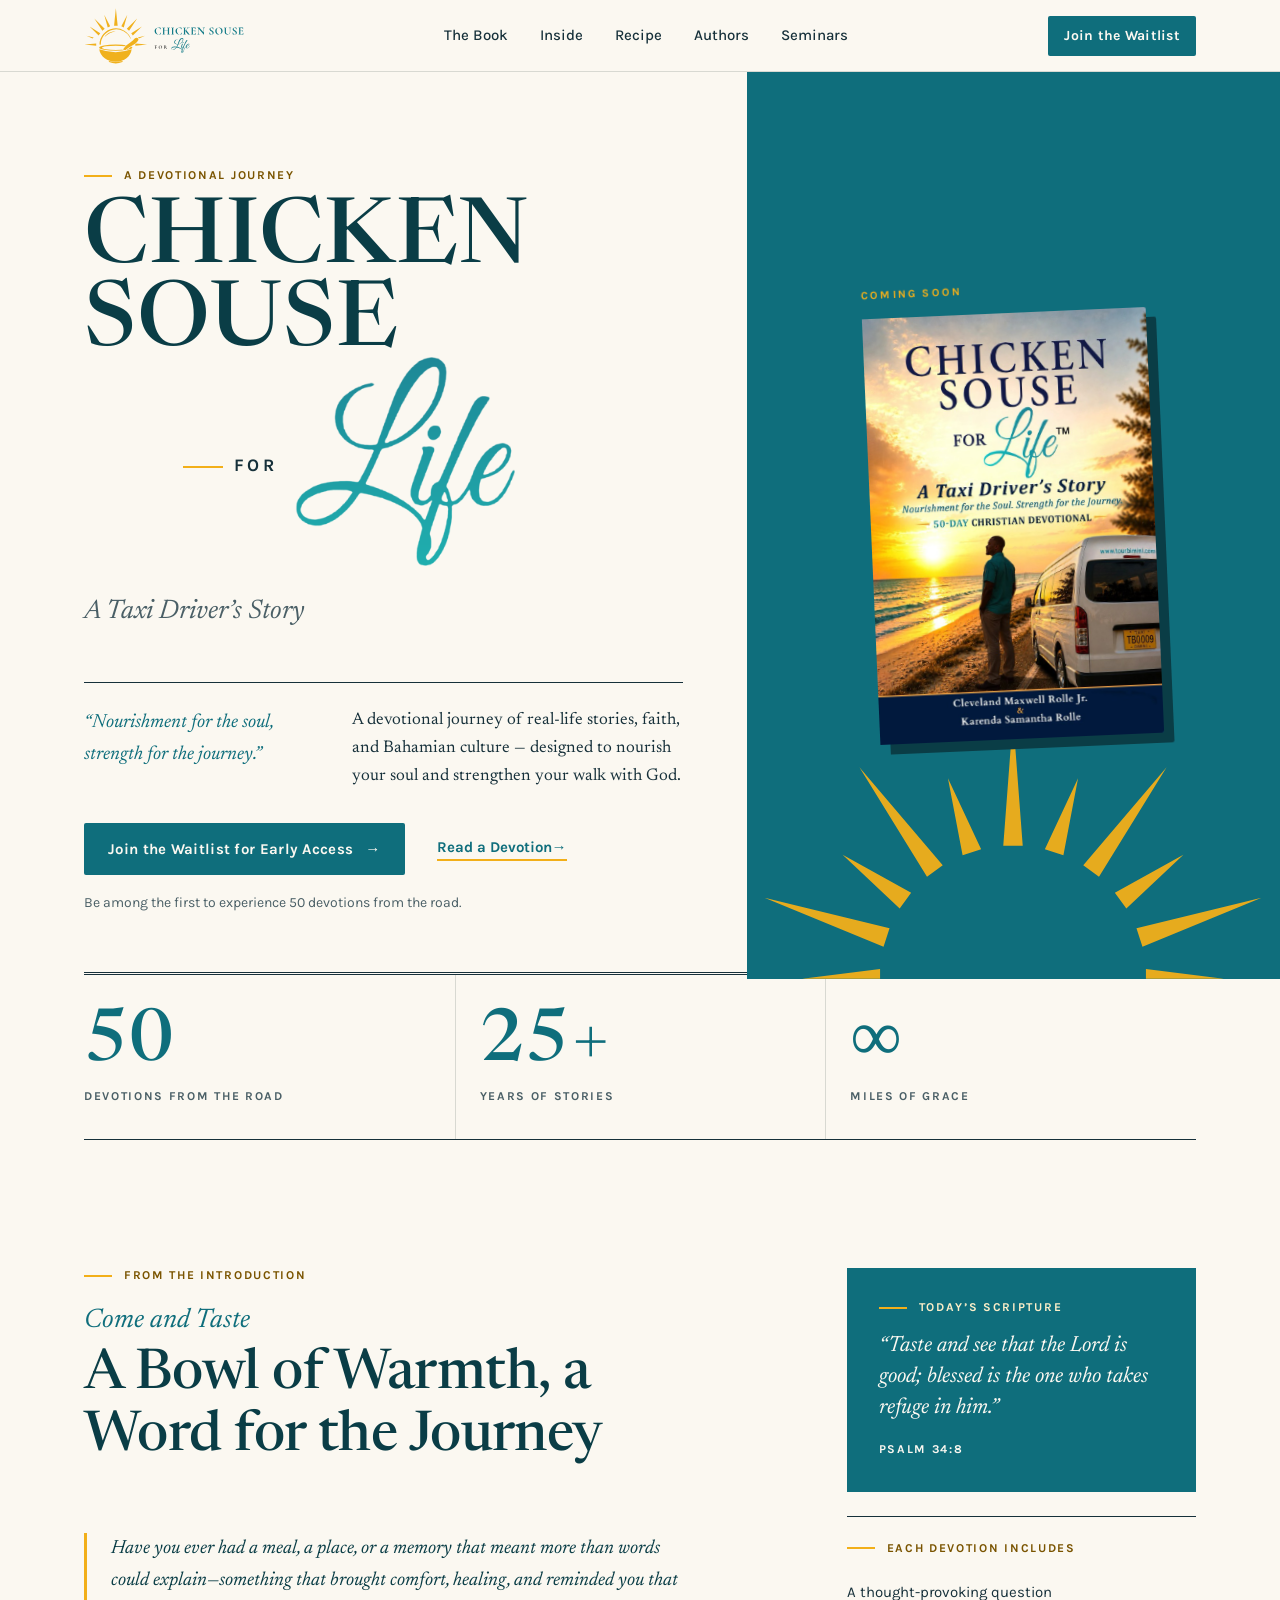
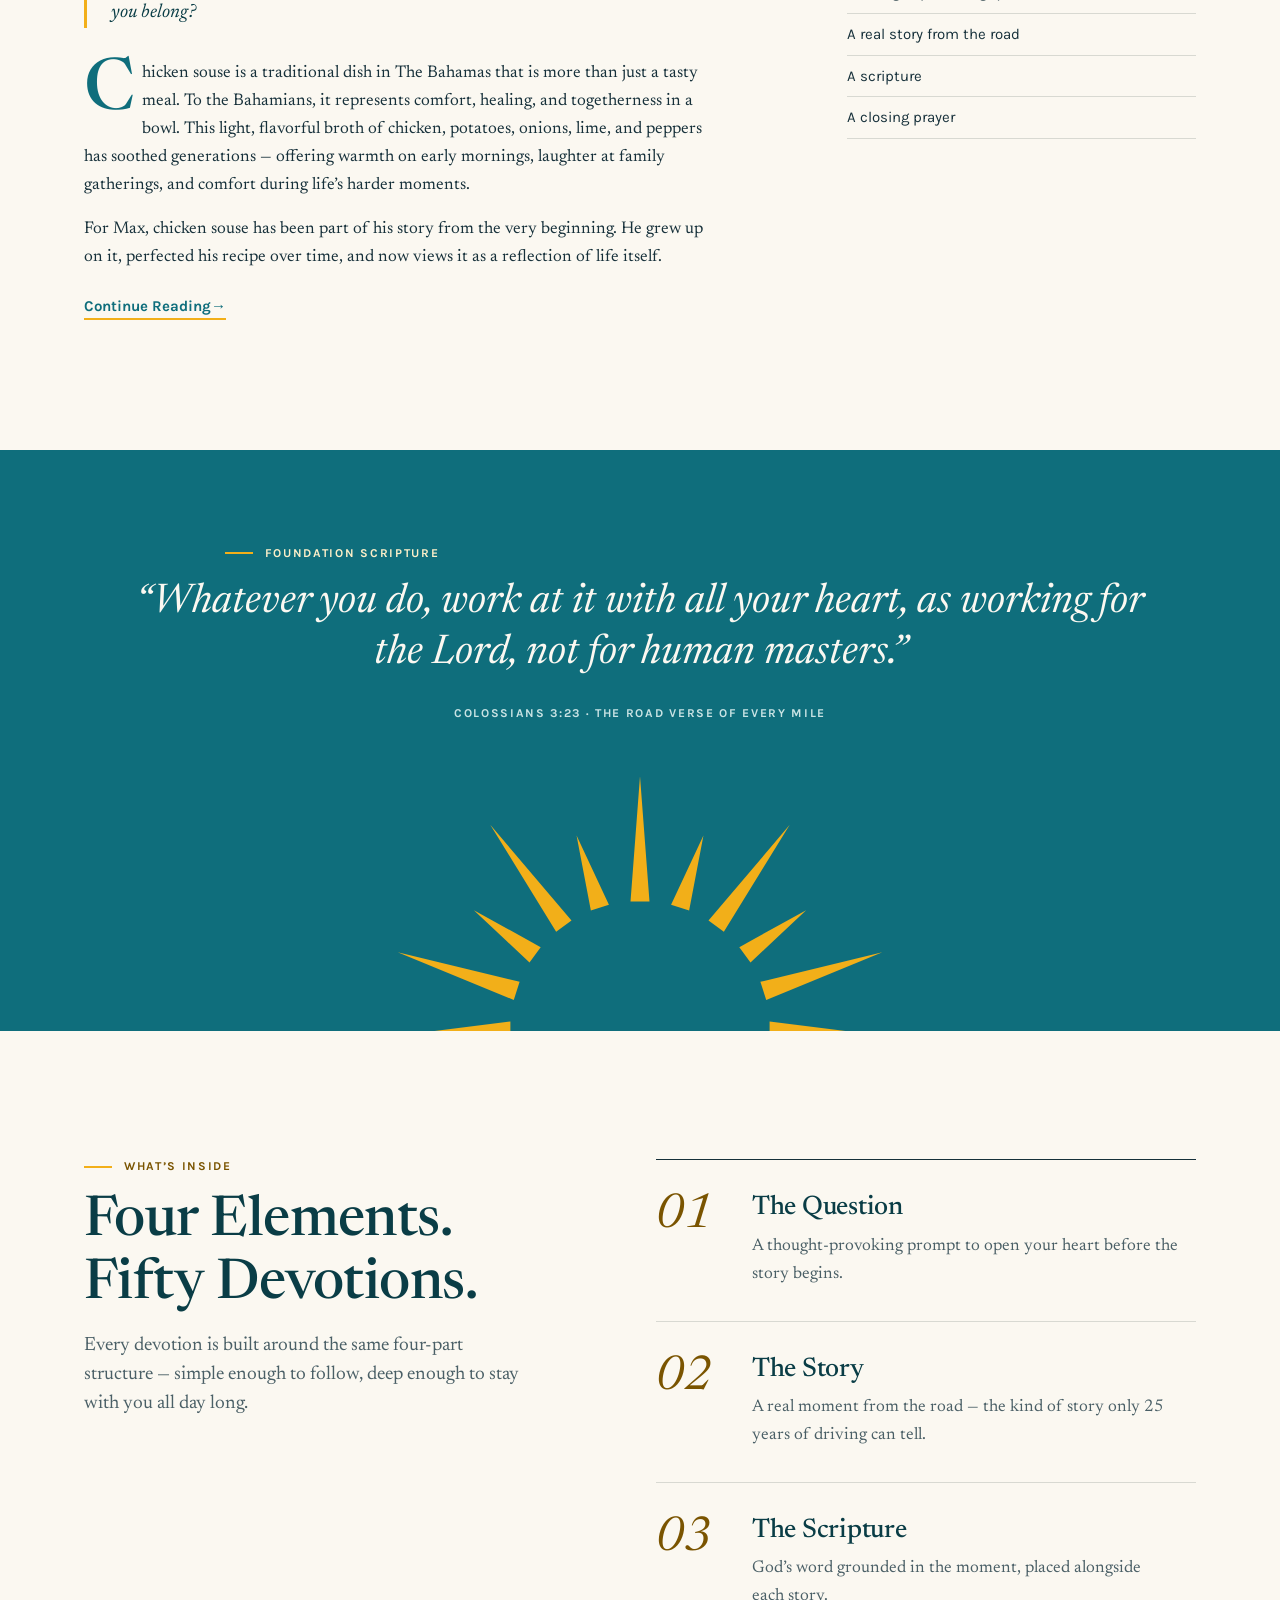
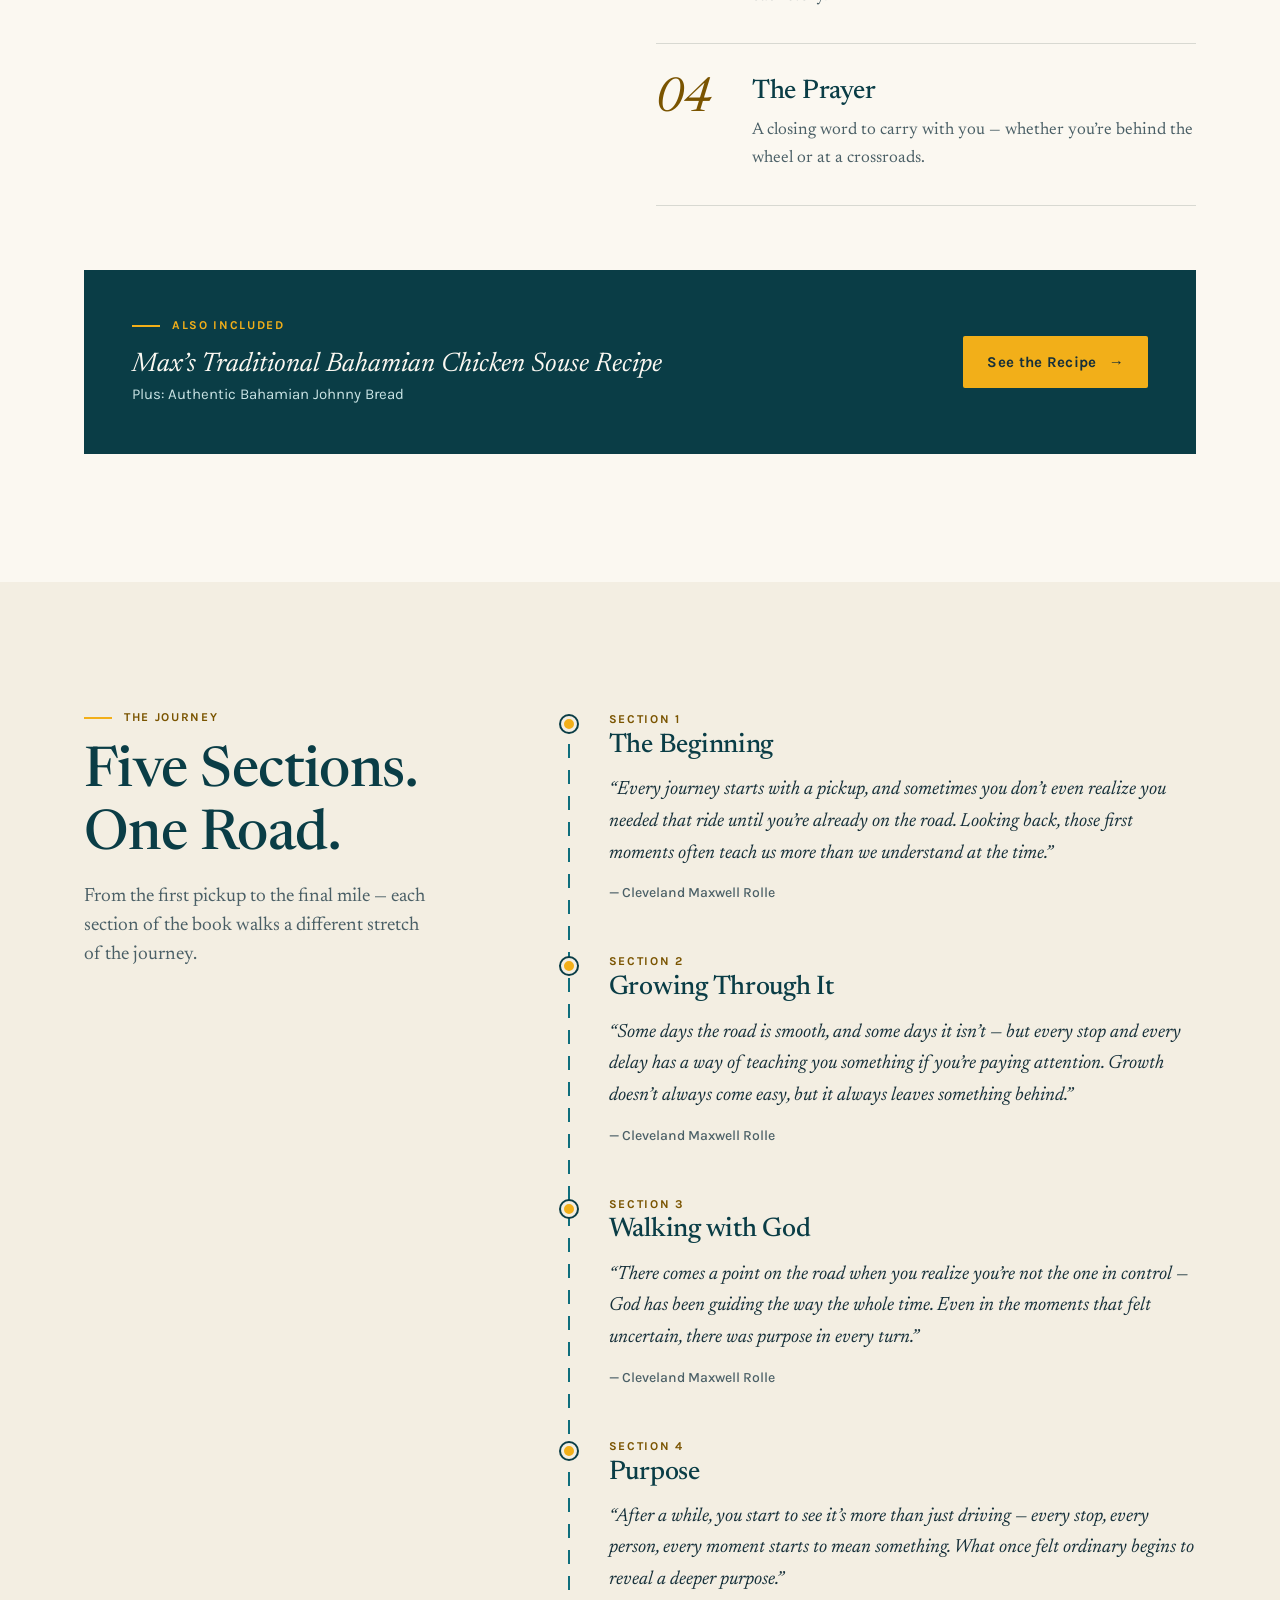
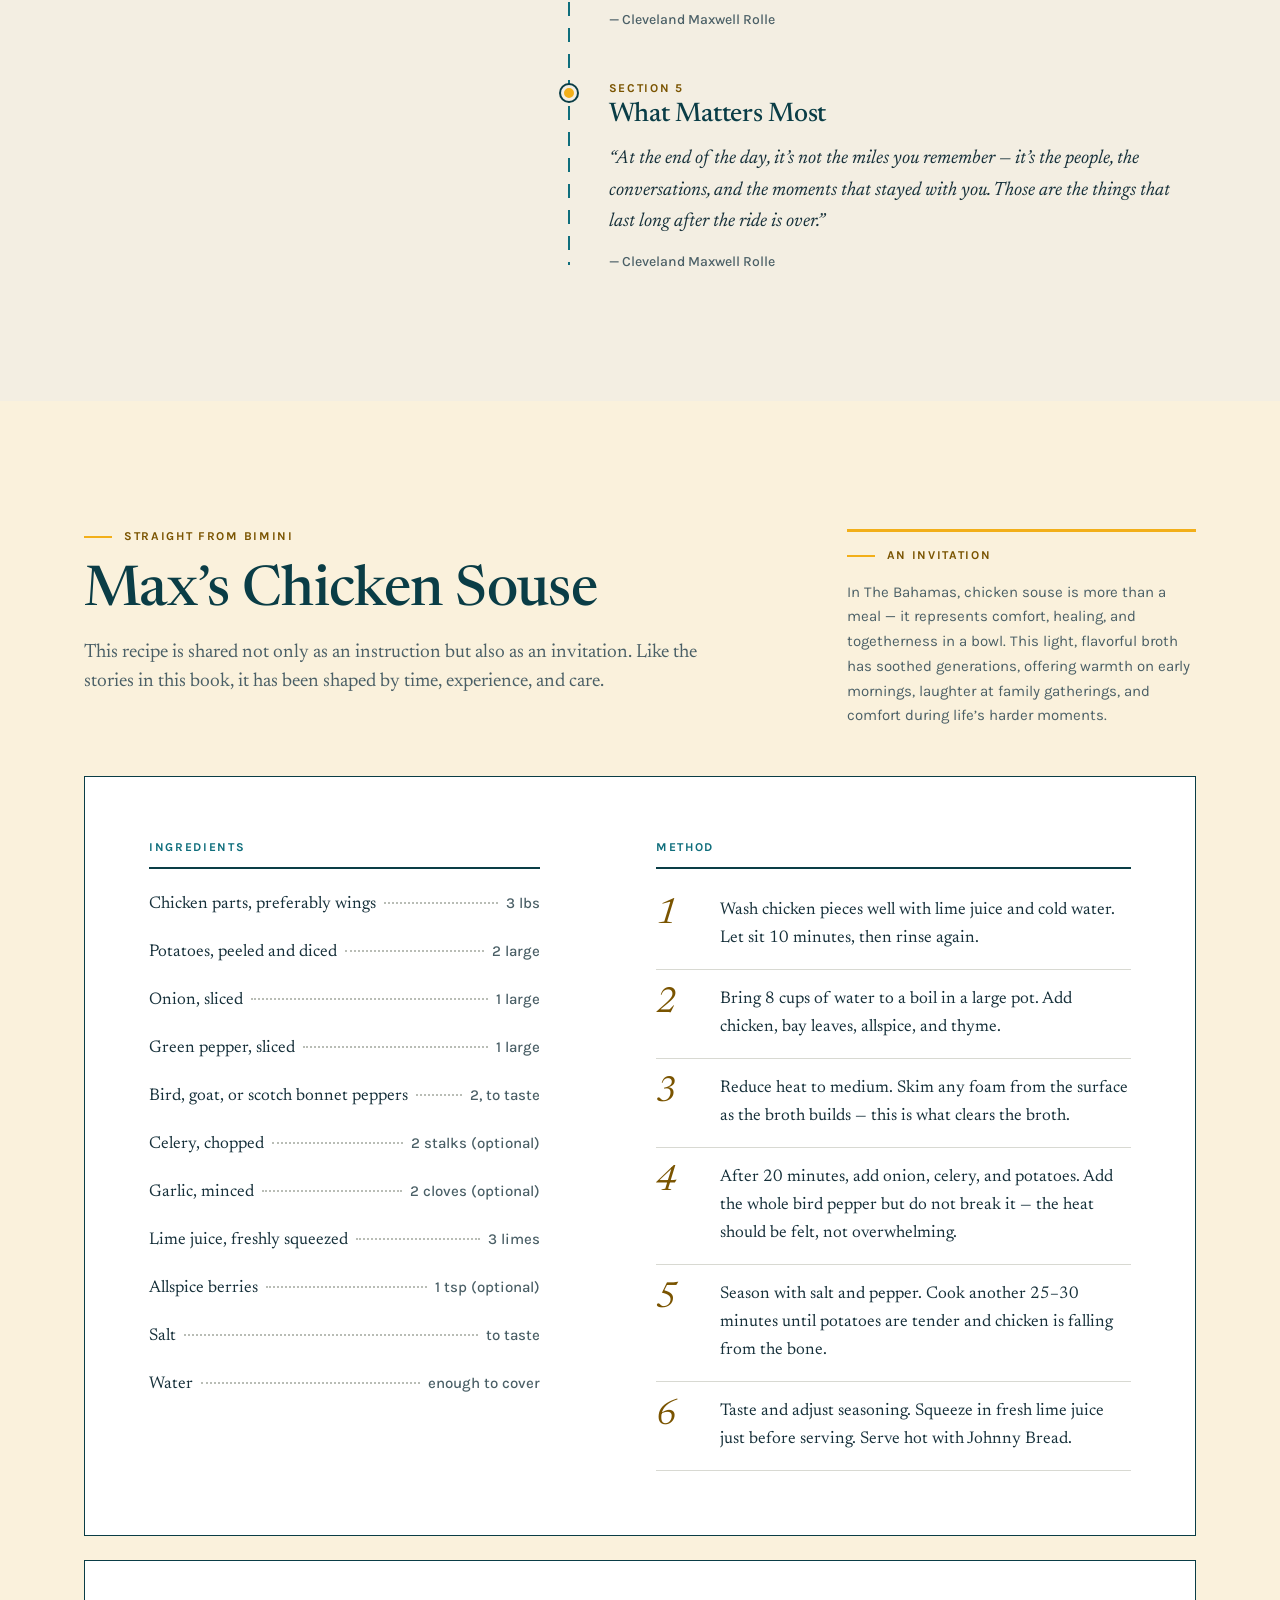
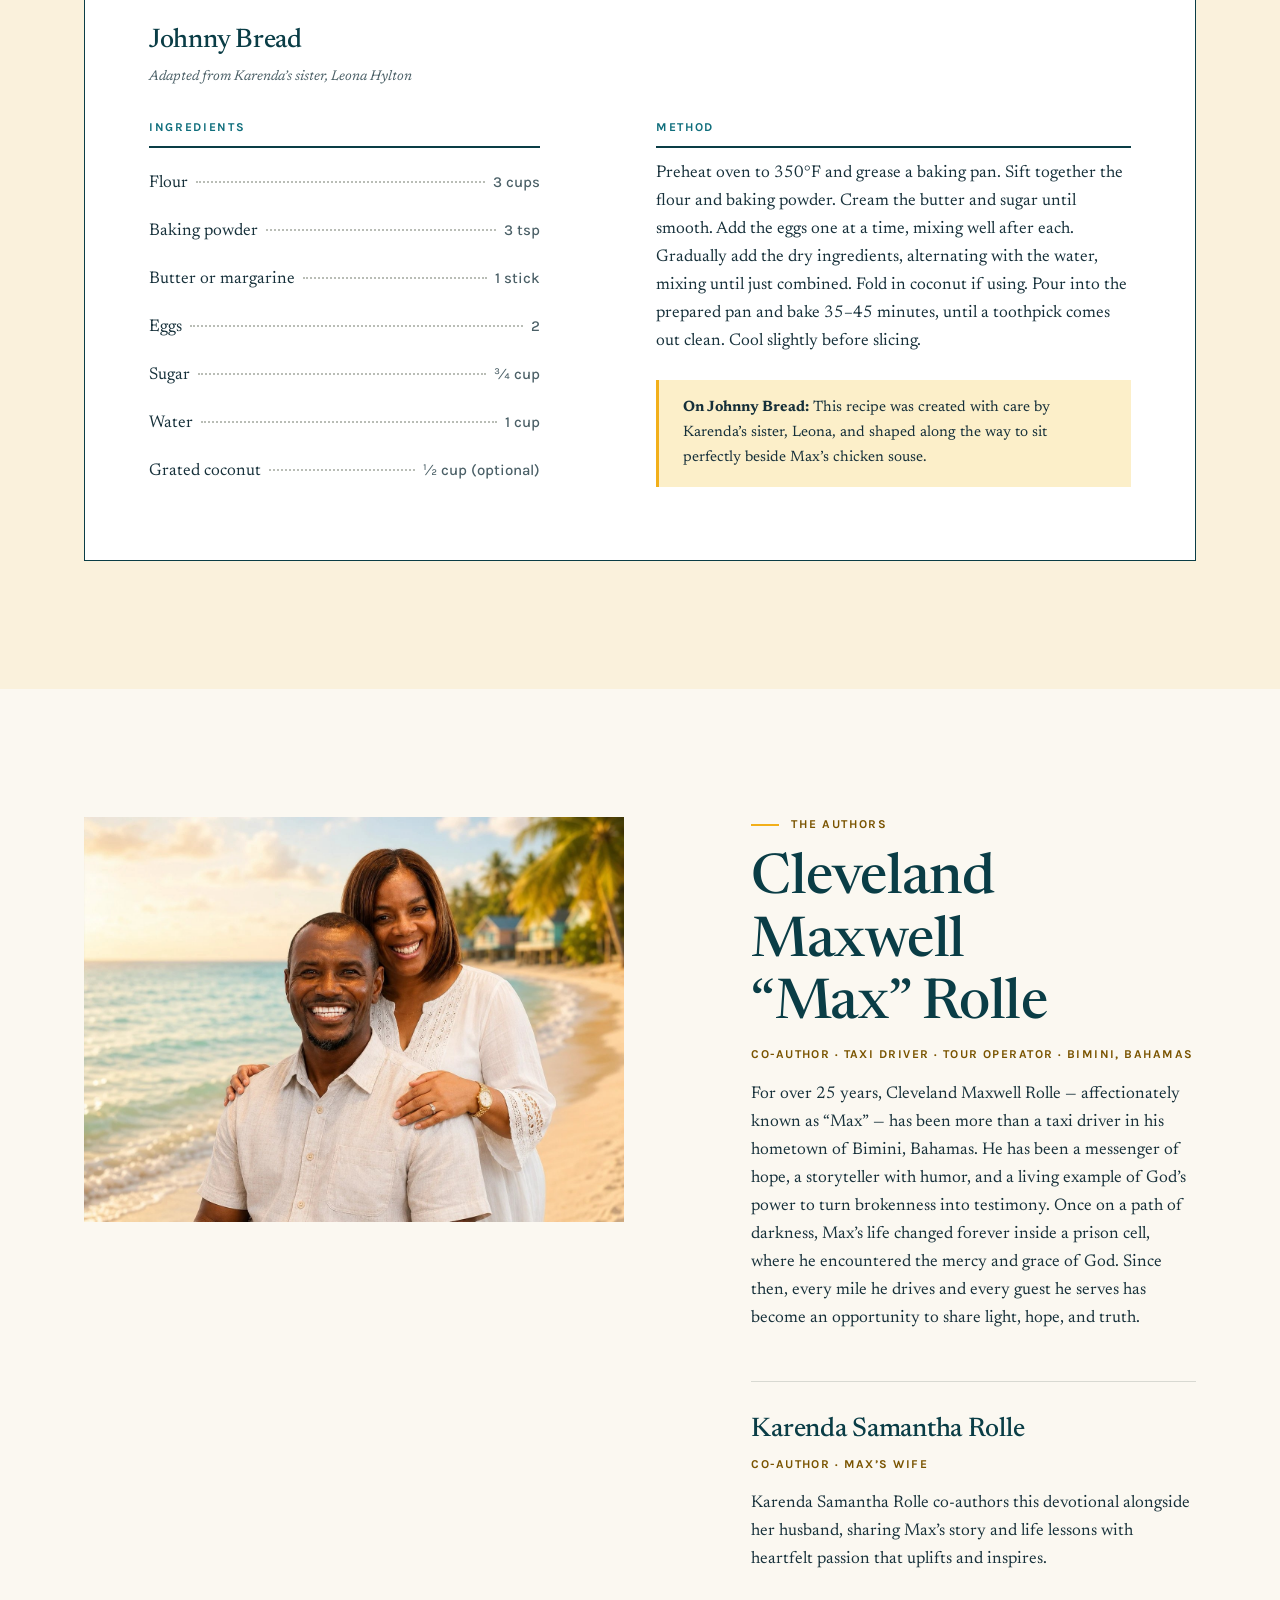
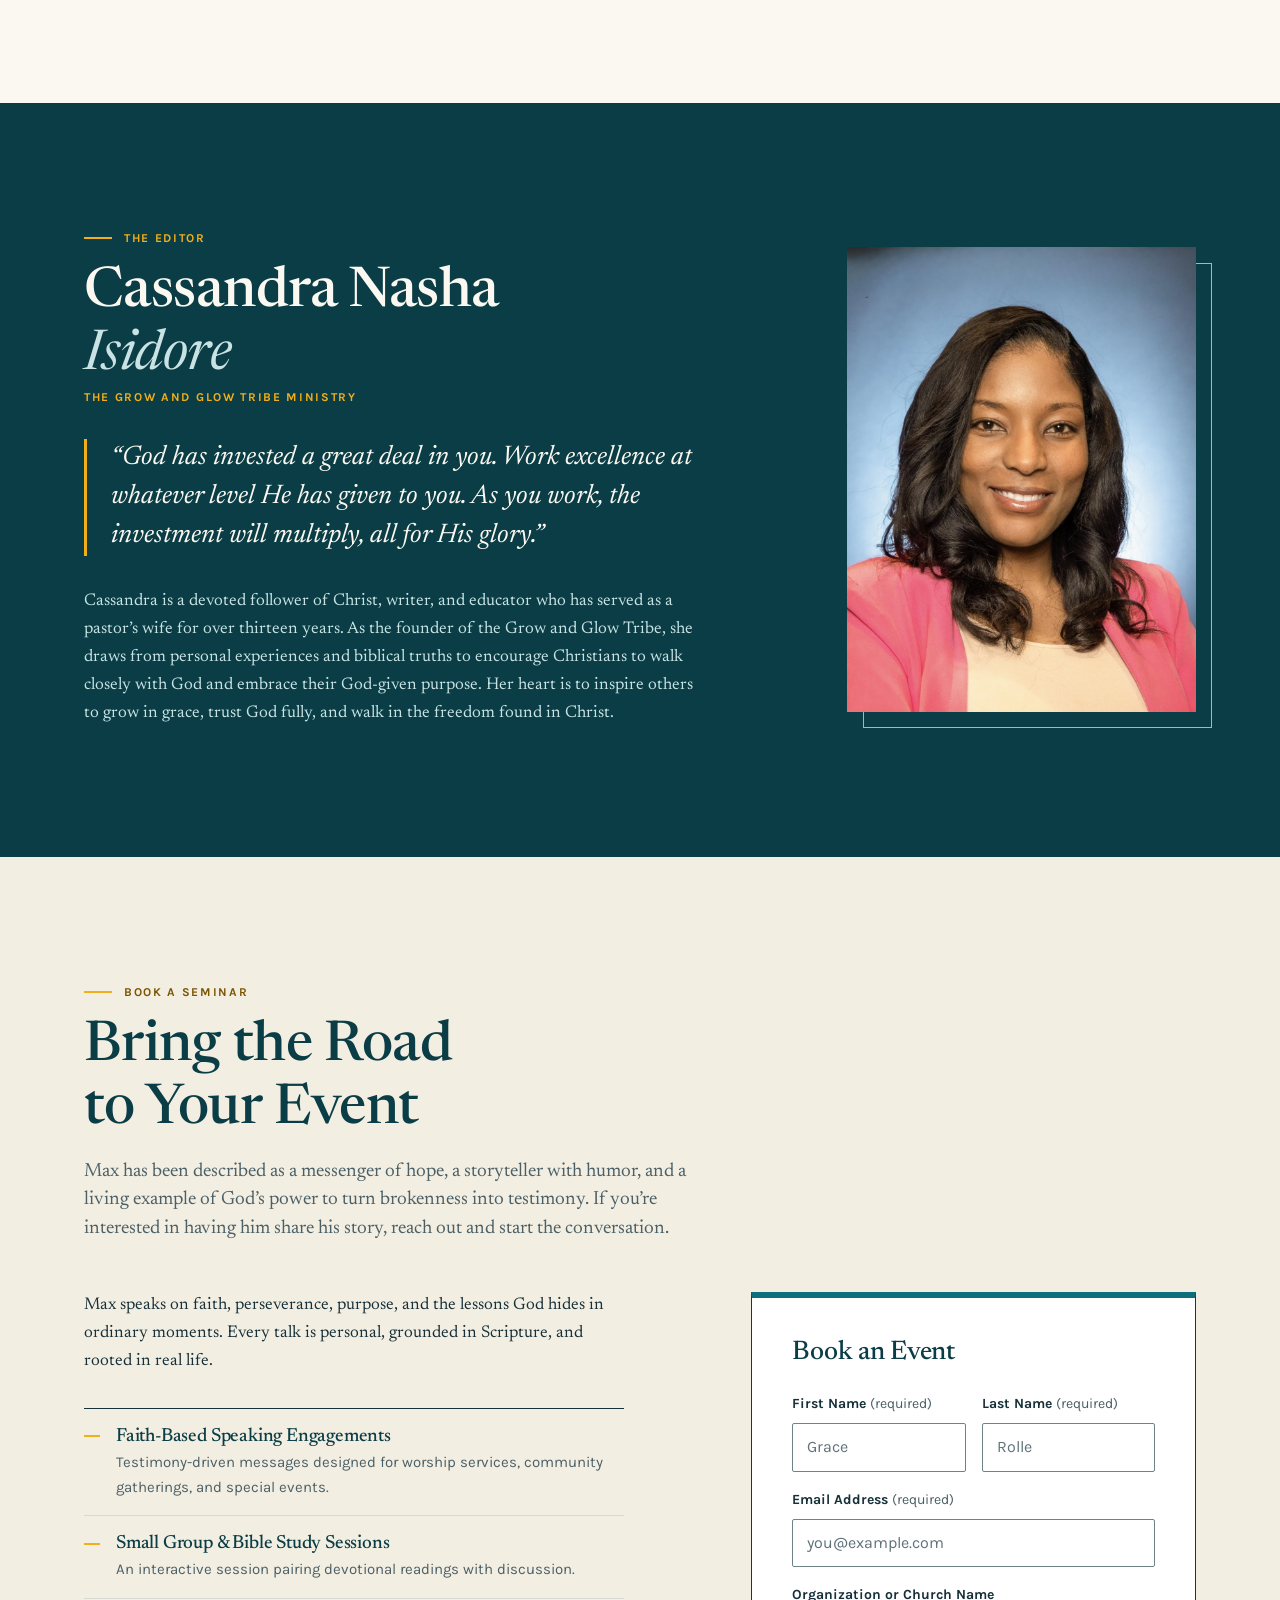
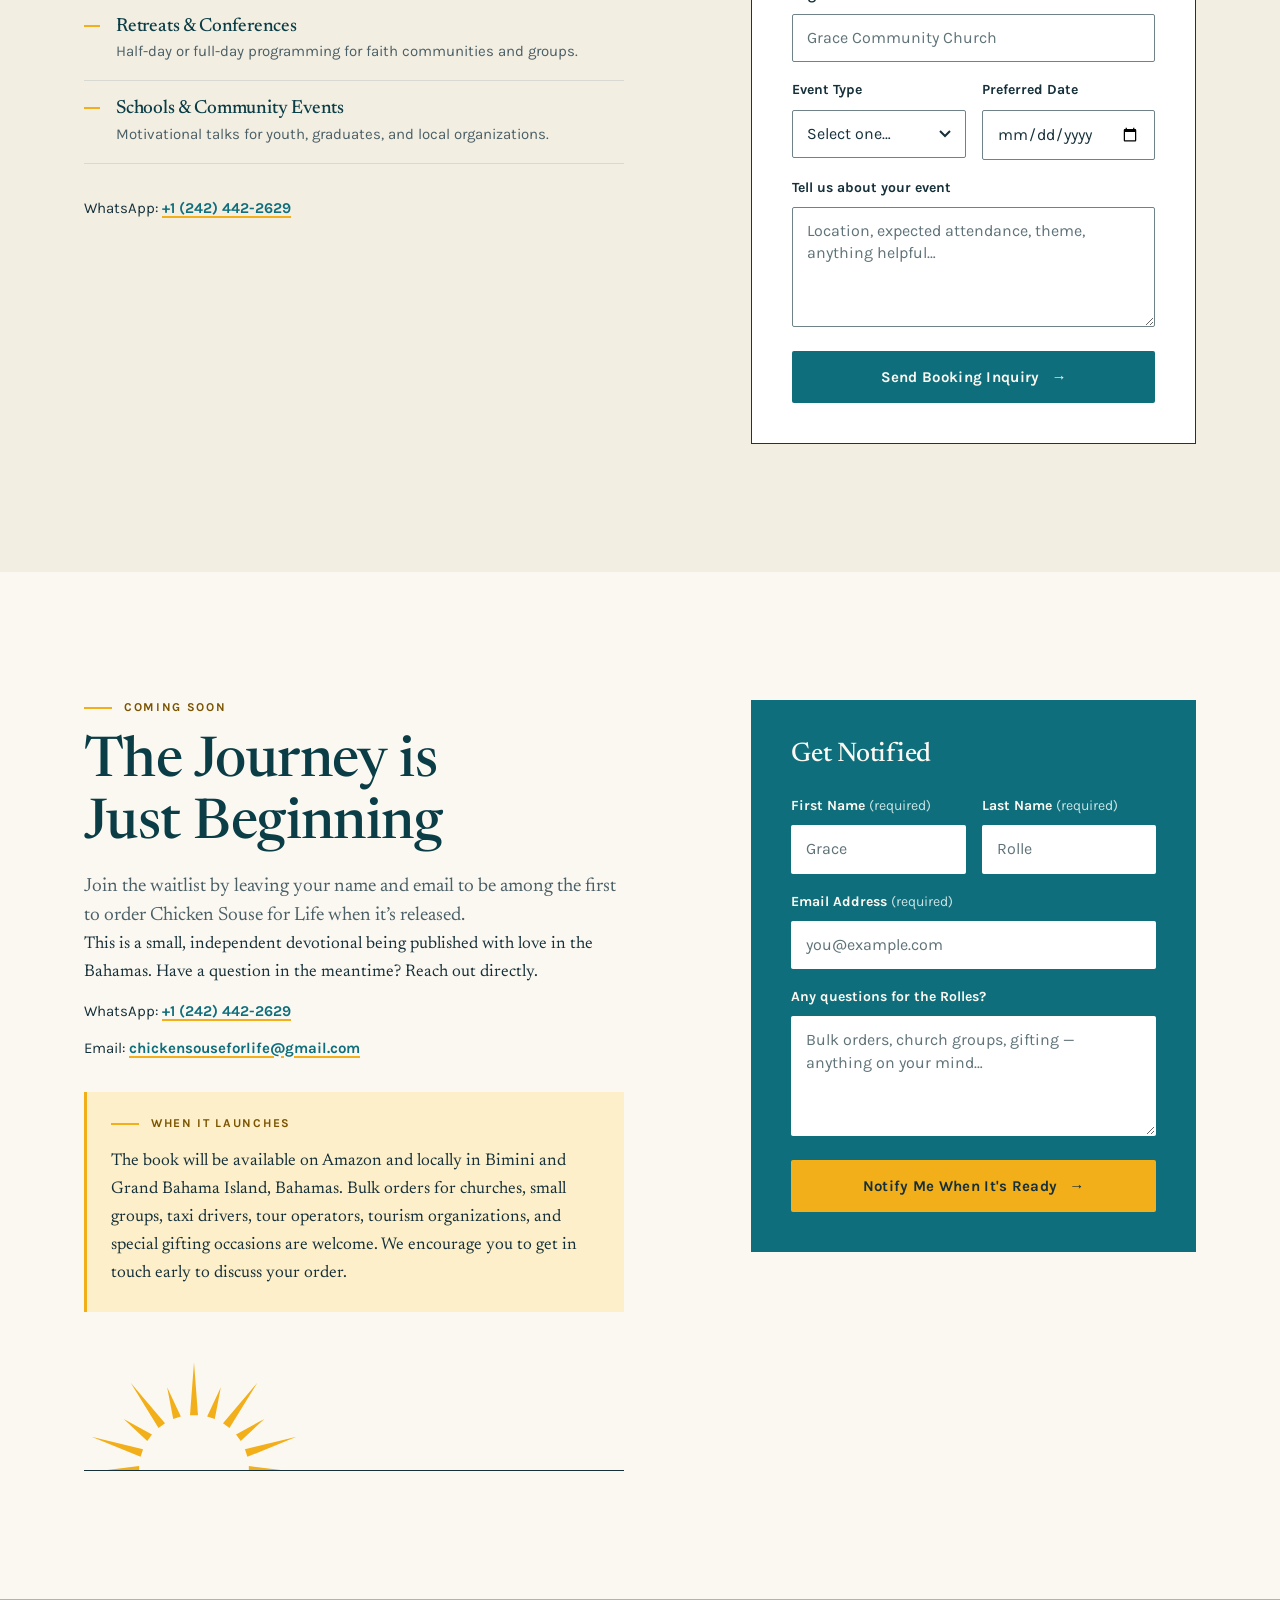
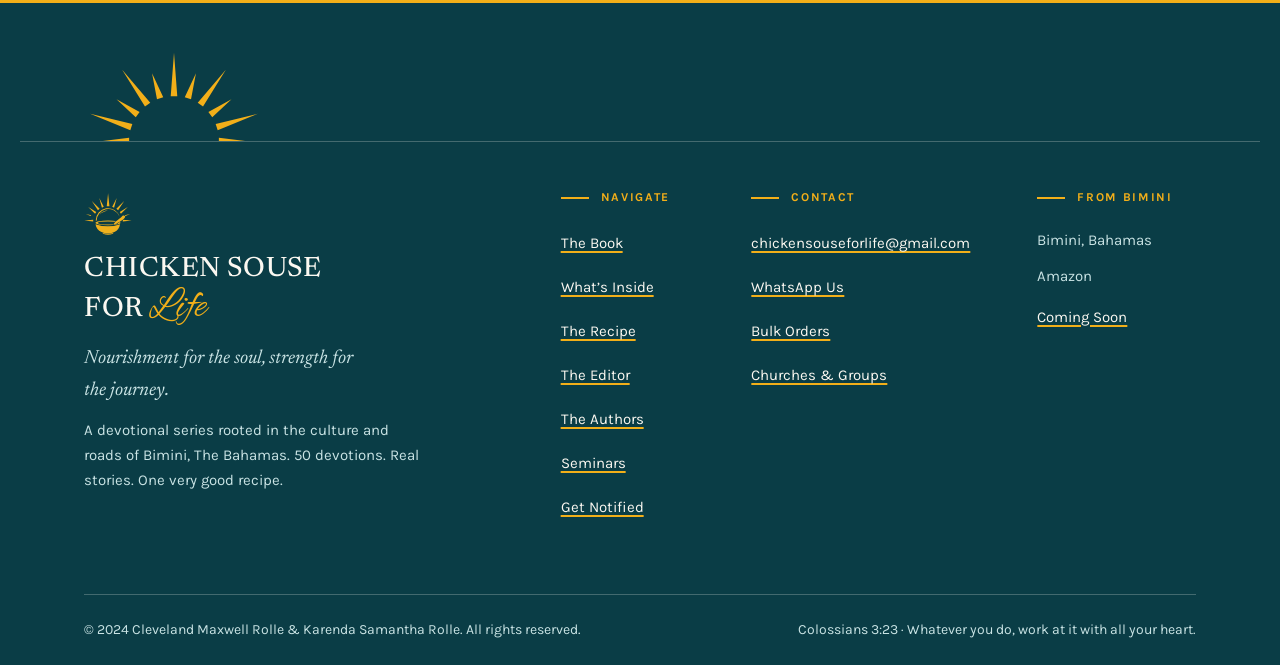
==== commit 95ab4116: "Keep sticky What's Inside heading from overlapping recipe band Co-Authored-By: Claude Opus 5.5 <nore" ====
--- a/index.html
+++ b/index.html
@@ -199,6 +199,8 @@
             </div>
           </li>
         </ol>
+      </div>
+      <div class="wrap">
         <aside class="inside__also on-dark">
           <div>
             <p class="eyebrow">Also Included</p>
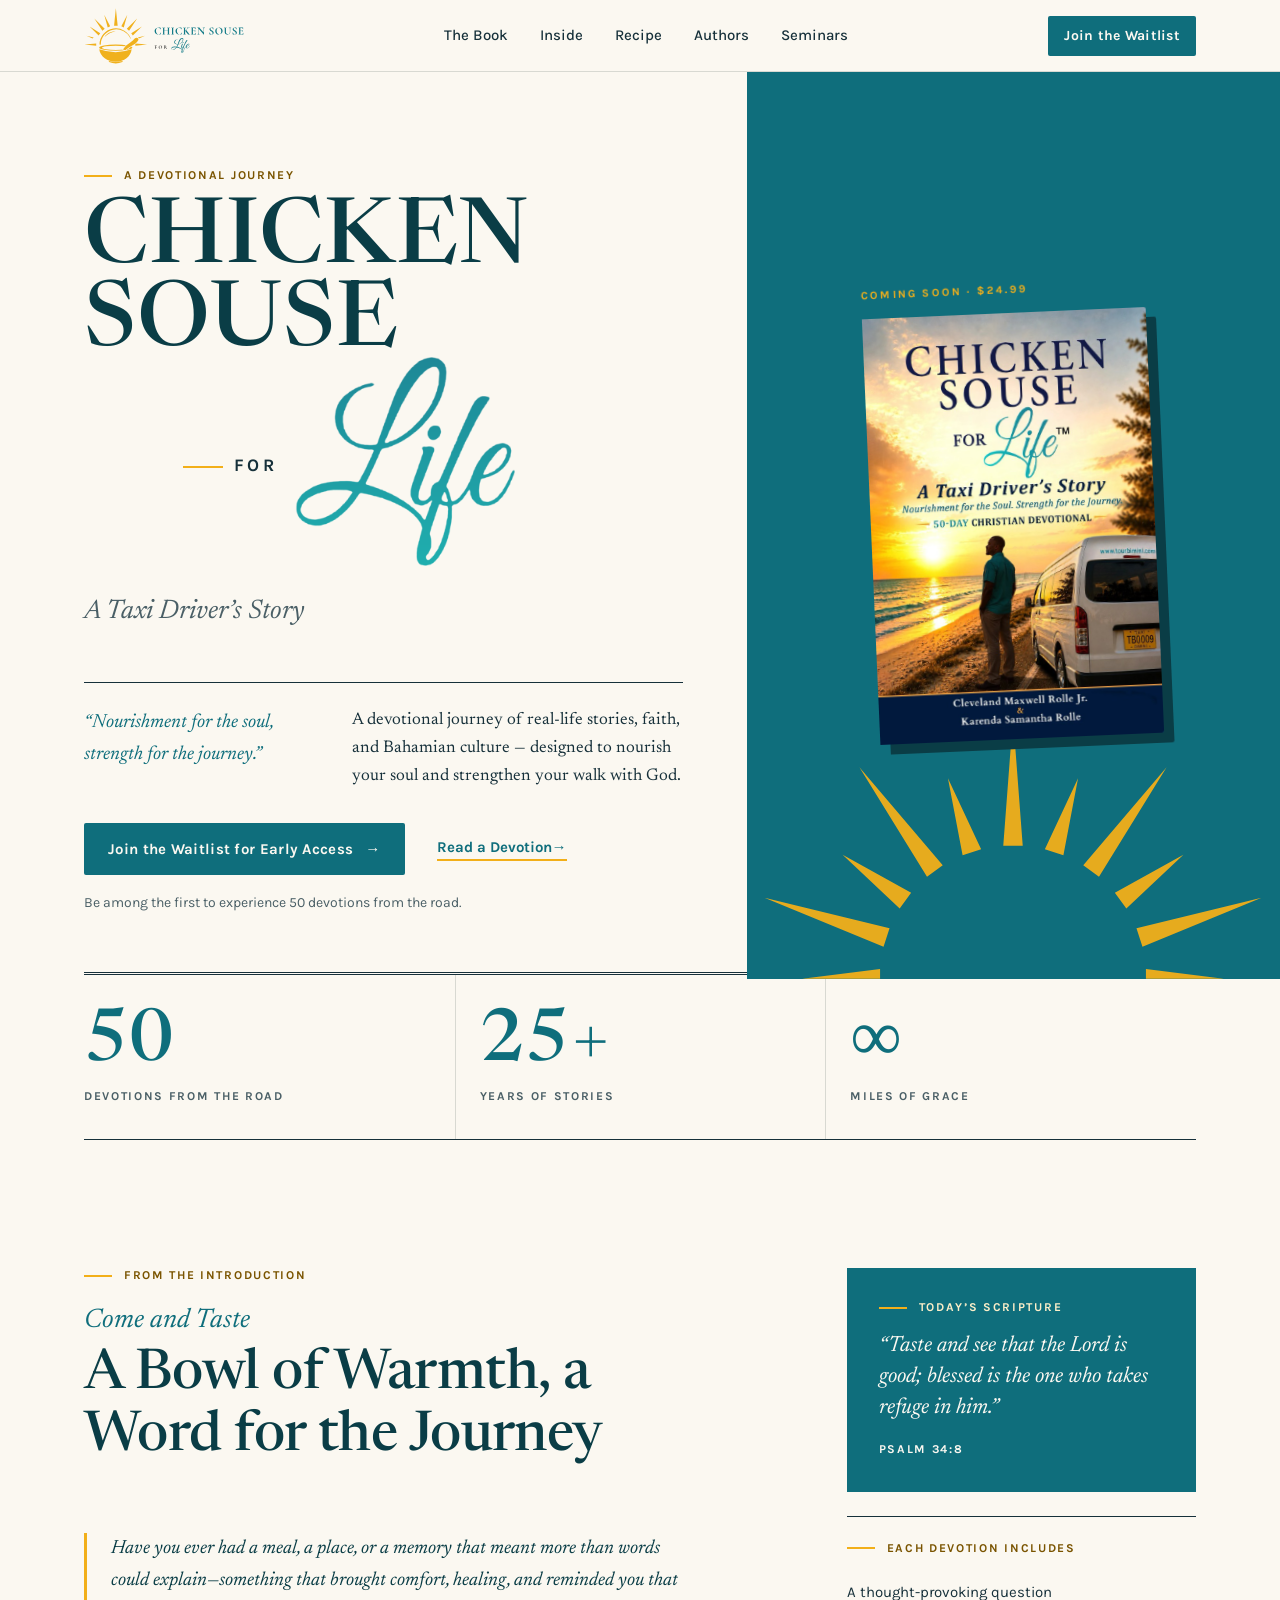
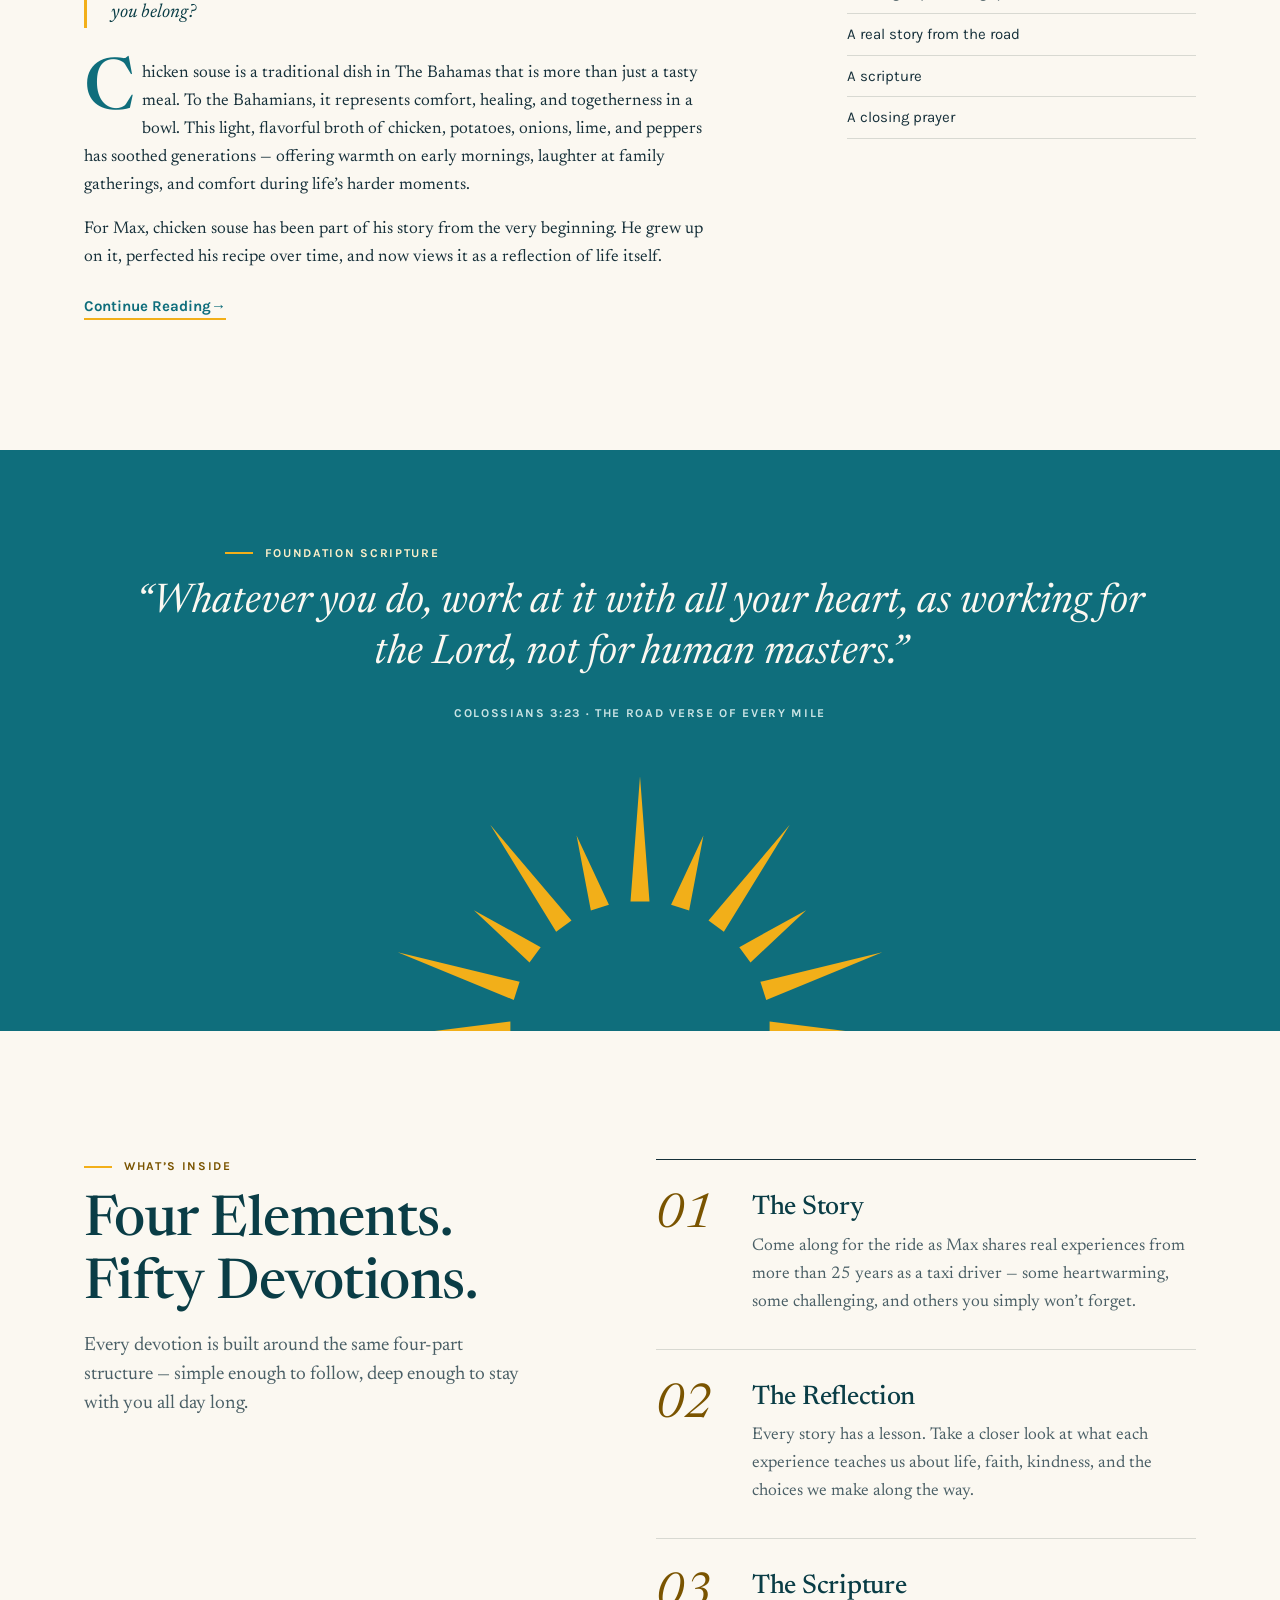
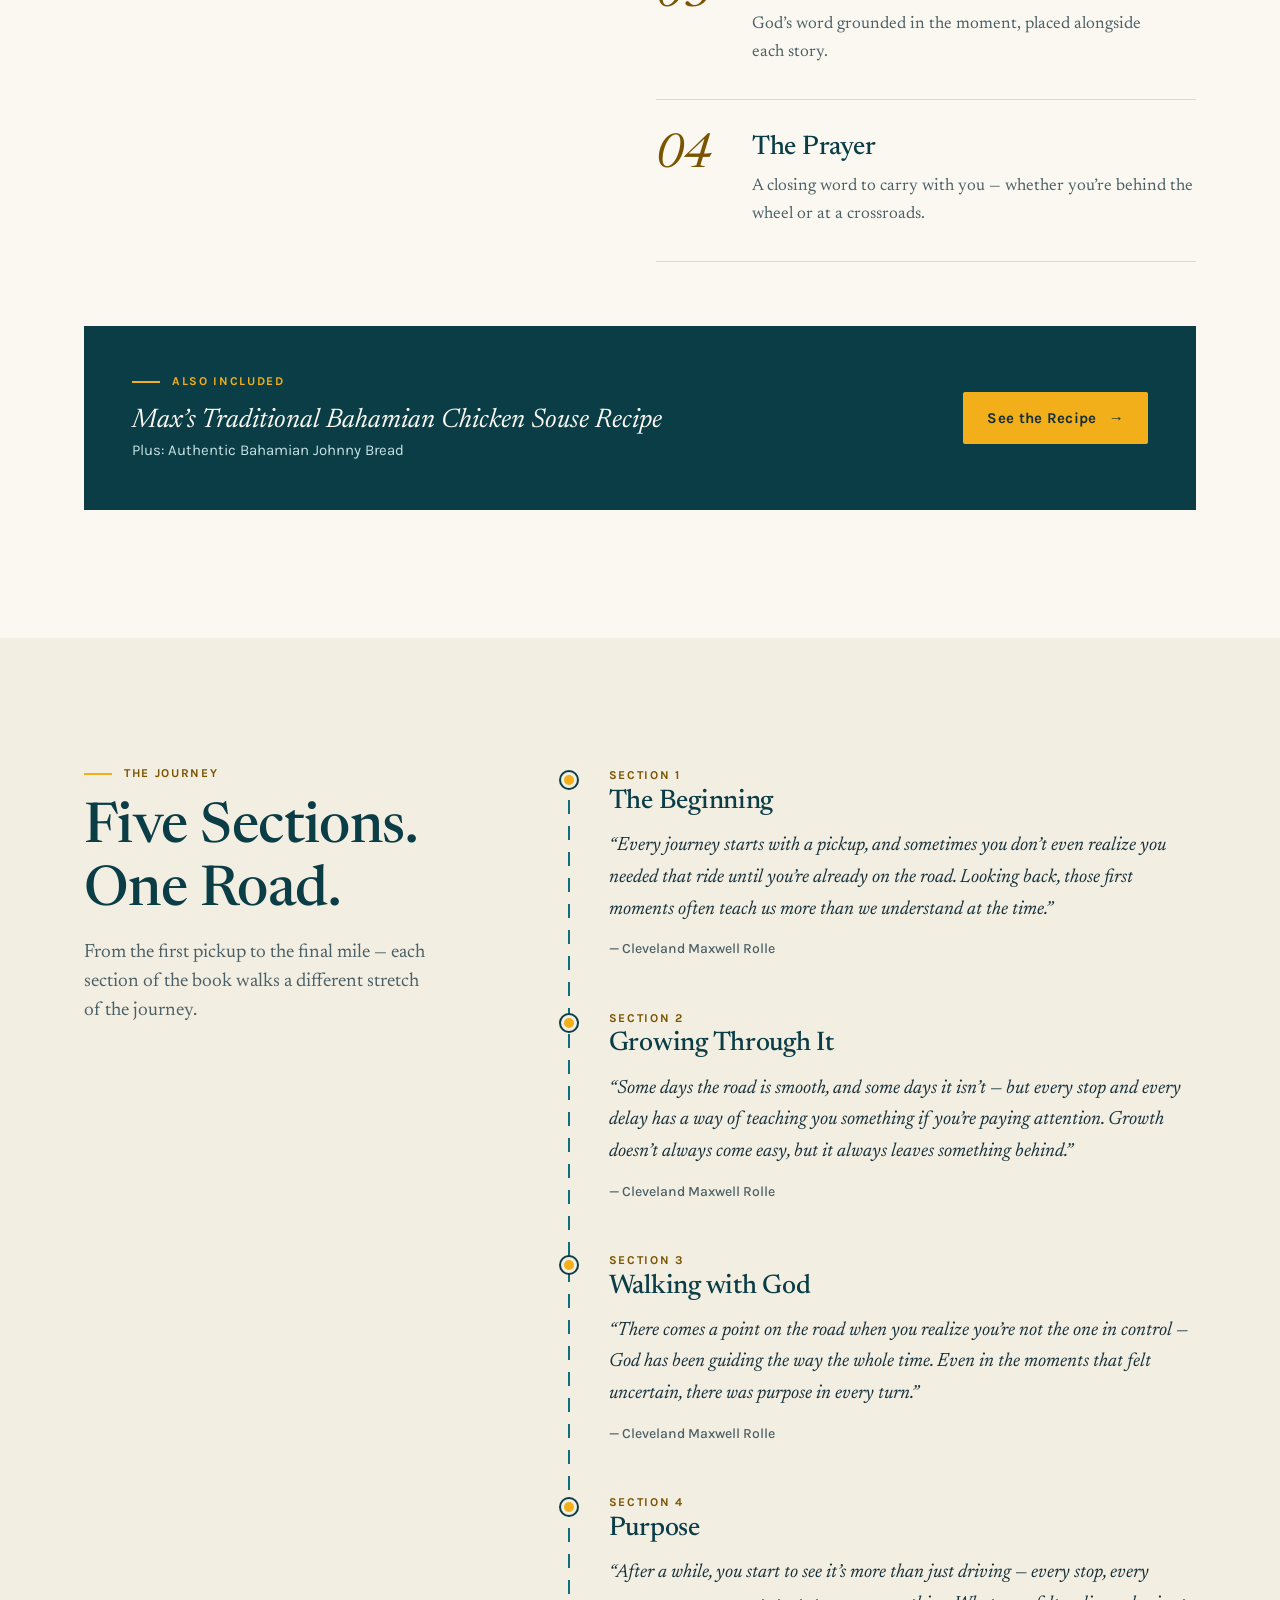
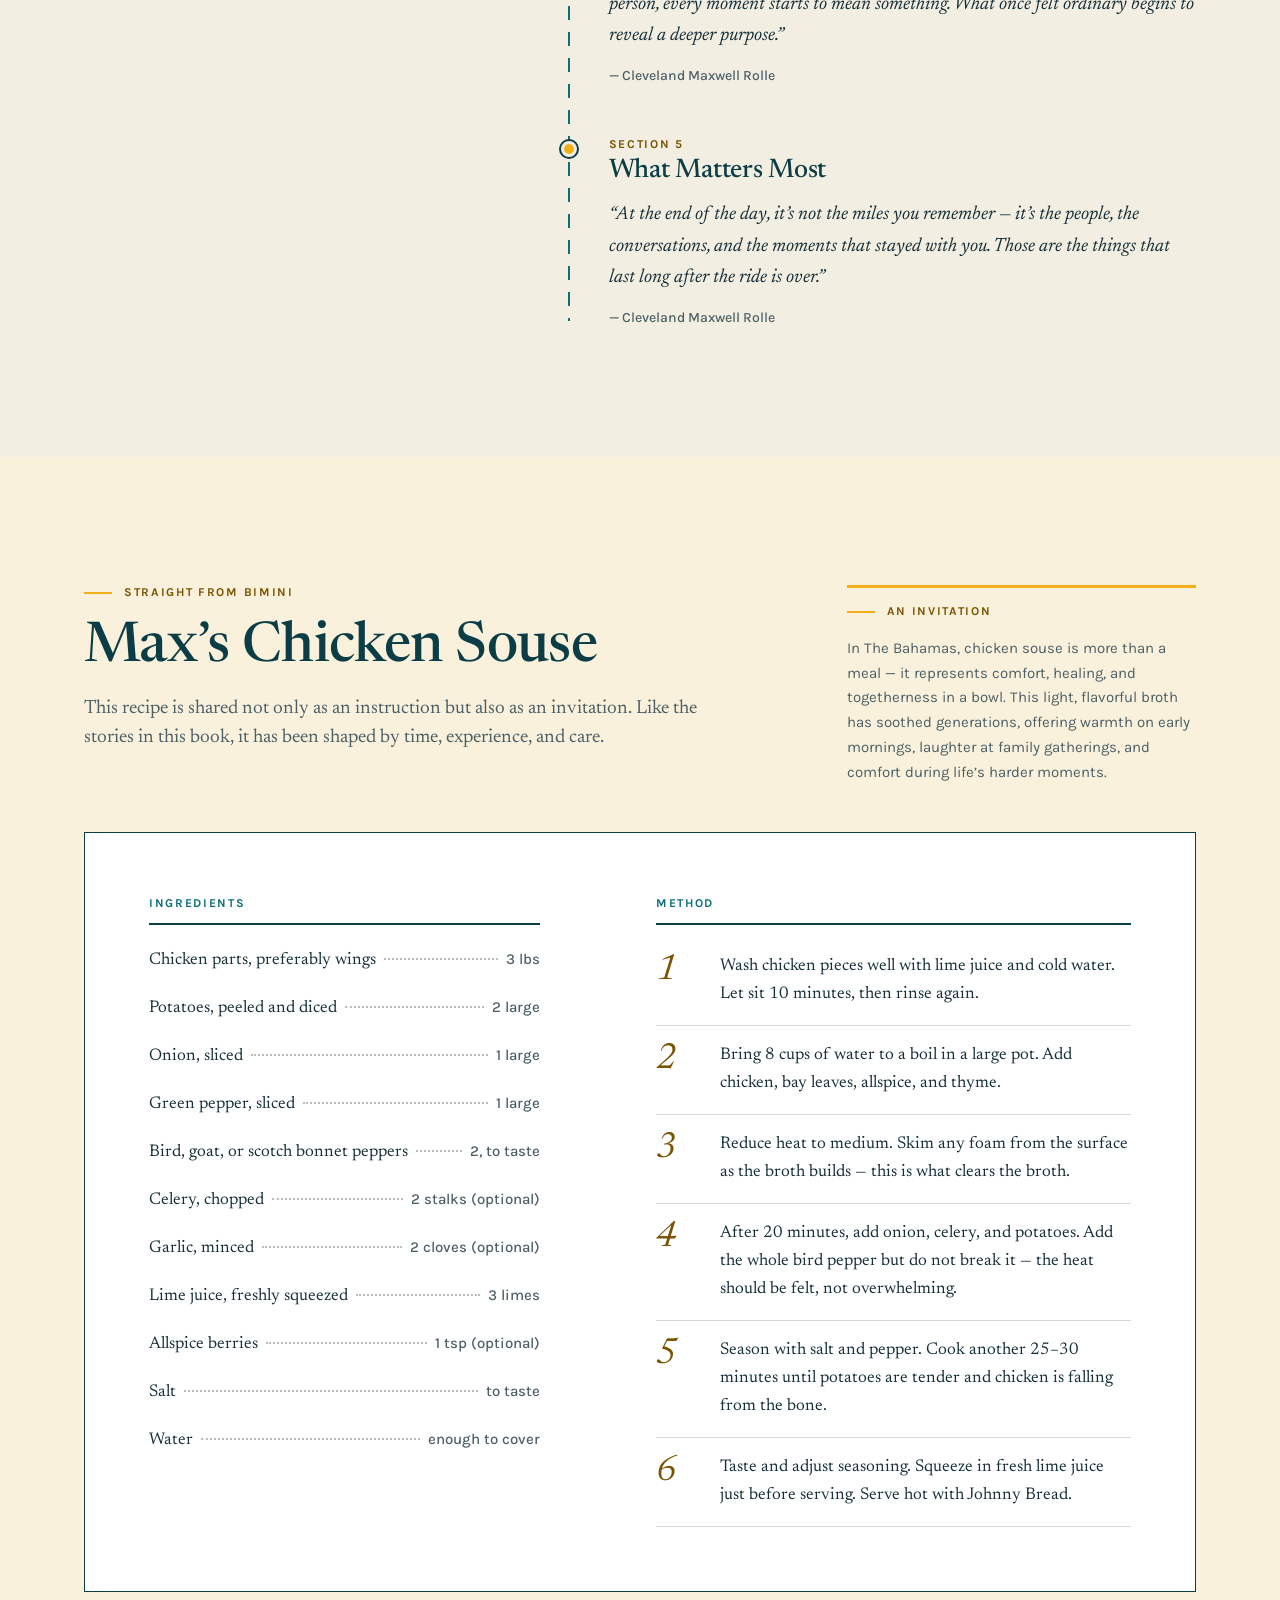
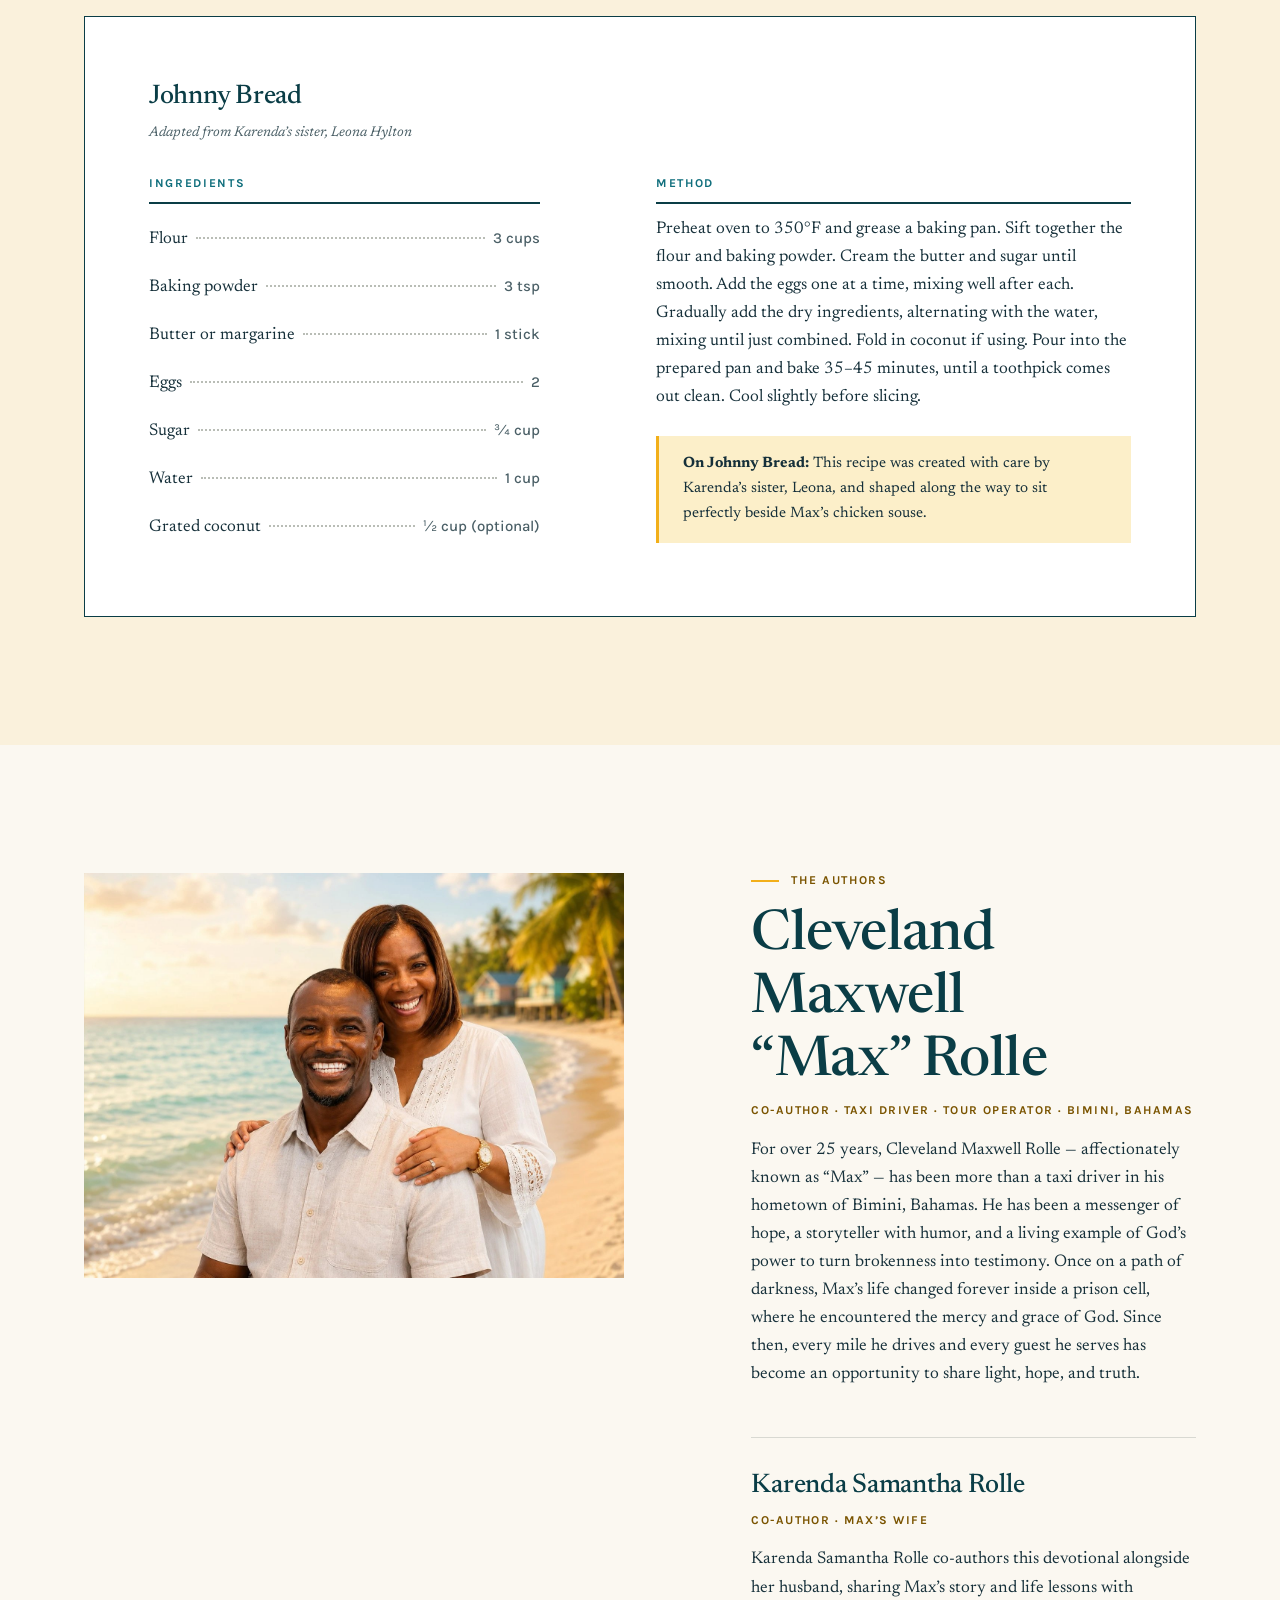
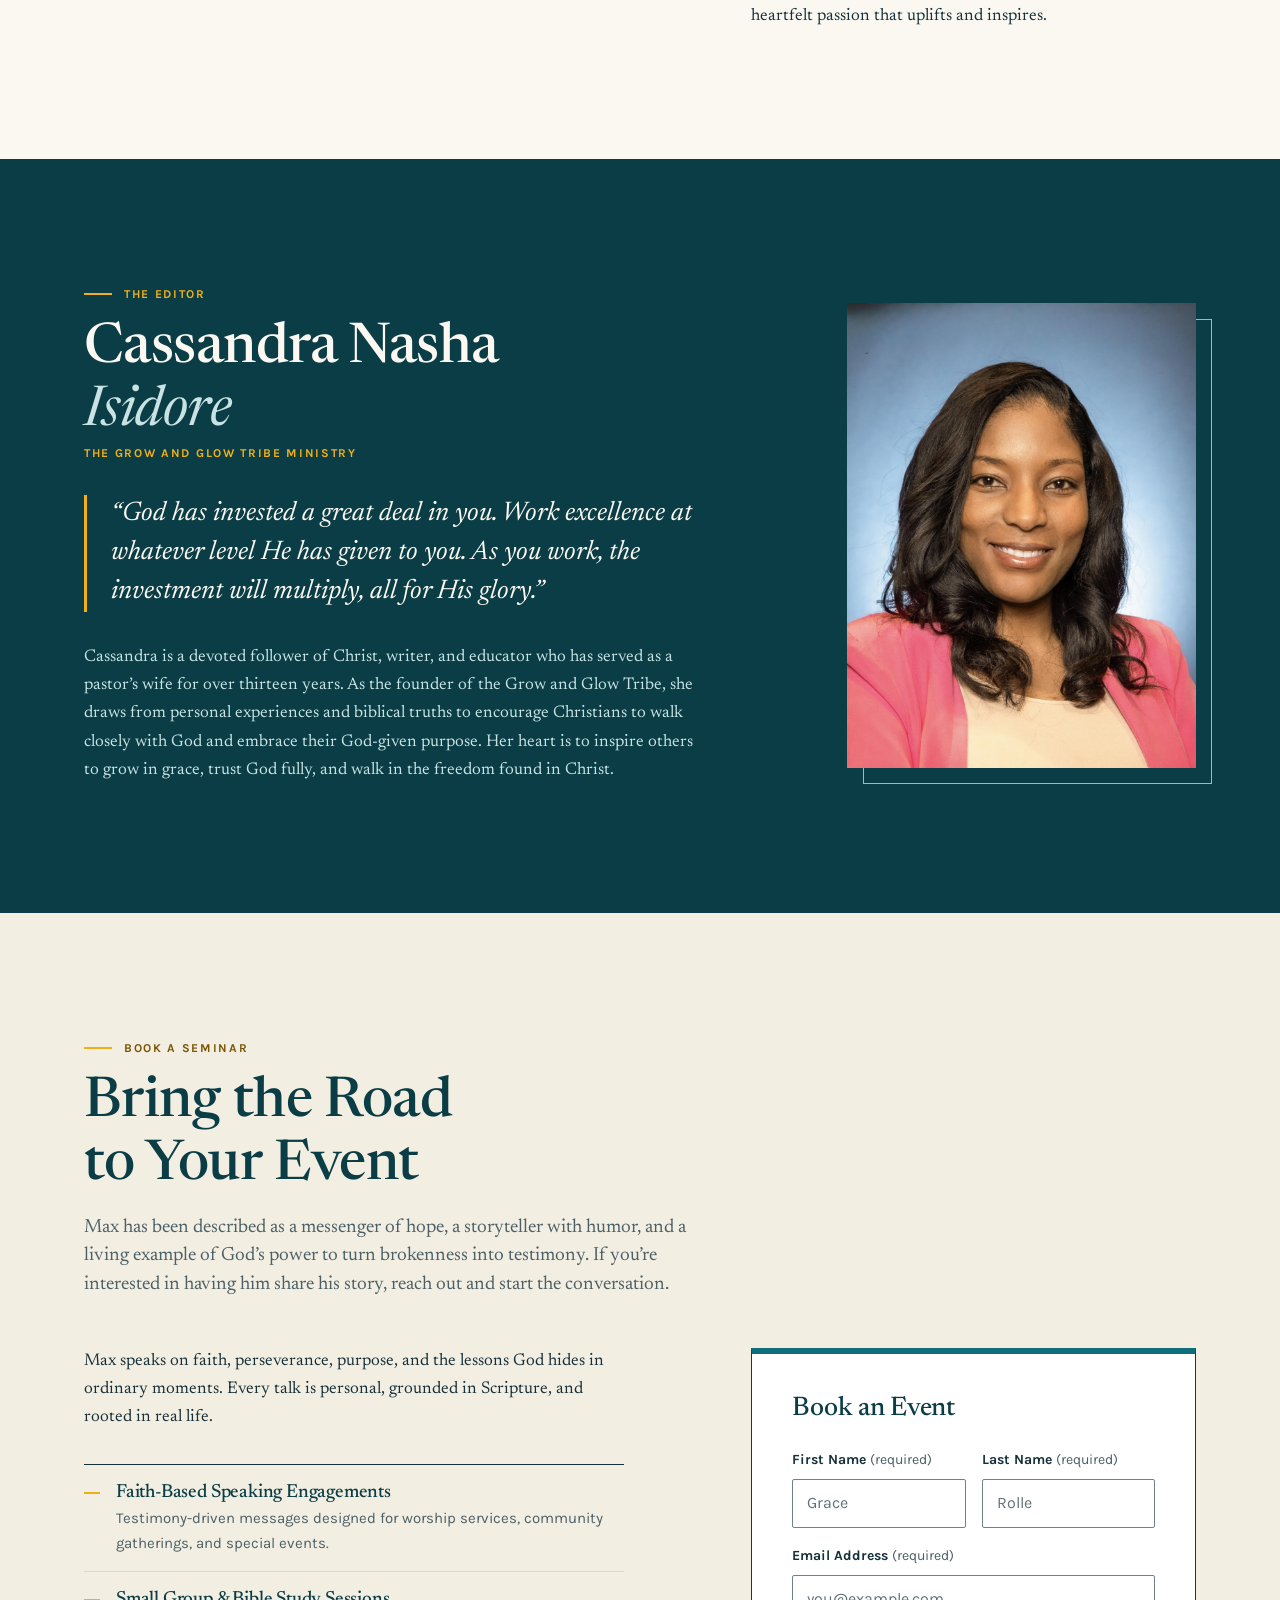
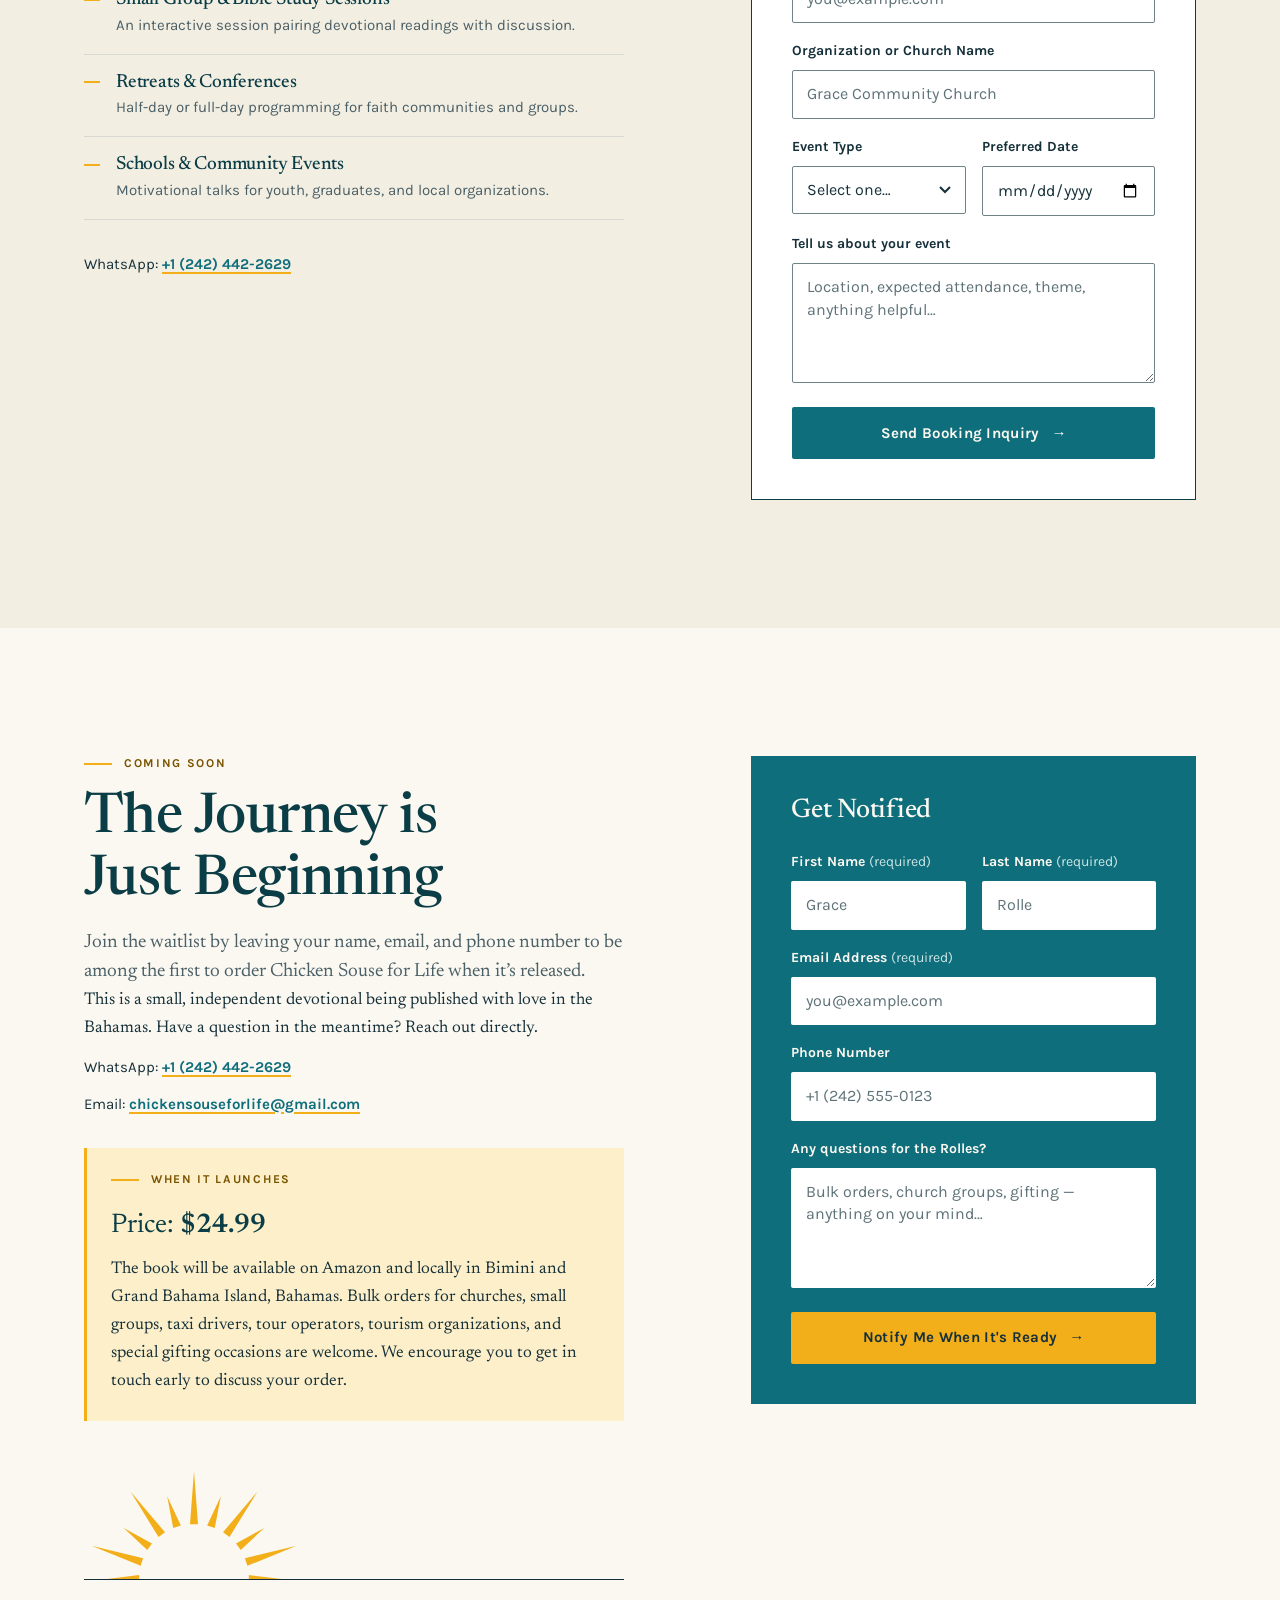
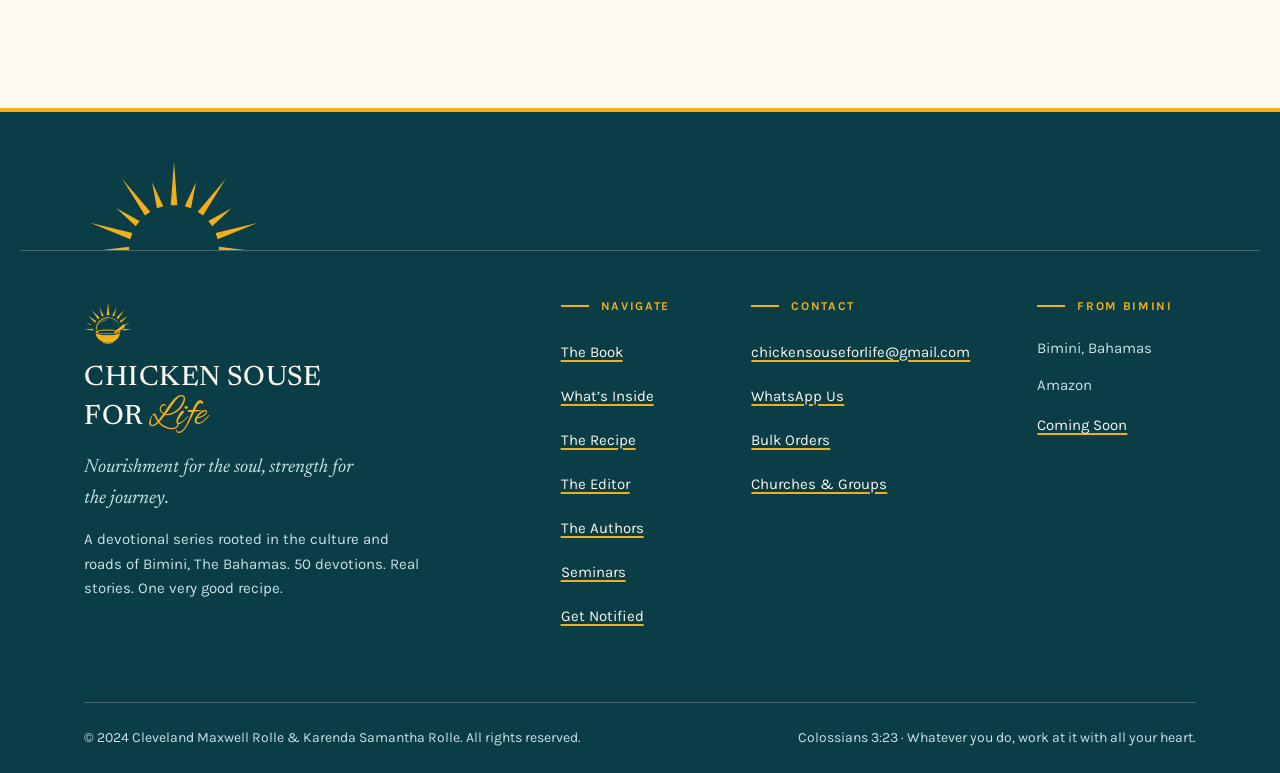
==== commit 745ea824: "Add $24.99 price, phone field, and new Story/Reflection elements Co-Authored-By: Claude Opus 5.5 <no" ====
--- a/index.html
+++ b/index.html
@@ -76,7 +76,7 @@
     <div class="hero__panel">
       <svg class="rays rays--gold hero__rays" viewBox="0 0 400 200" aria-hidden="true"><use href="#rays"/></svg>
       <figure class="book-cover">
-        <p class="book-cover__label">Coming Soon</p>
+        <p class="book-cover__label">Coming Soon · $24.99</p>
         <img class="book-cover__img" src="assets/book-cover.jpg" alt="Book cover: Chicken Souse for Life — A Taxi Driver’s Story, A Christian Devotional, by Cleveland Maxwell Rolle Jr. and Karenda Samantha Rolle" width="800" height="1200" decoding="async" fetchpriority="high">
       </figure>
     </div>
@@ -173,15 +173,15 @@
           <li class="inside__item">
             <span class="inside__num">01</span>
             <div>
-              <h3 class="h3">The Question</h3>
-              <p>A thought-provoking prompt to open your heart before the story begins.</p>
+              <h3 class="h3">The Story</h3>
+              <p>Come along for the ride as Max shares real experiences from more than 25 years as a taxi driver — some heartwarming, some challenging, and others you simply won’t forget.</p>
             </div>
           </li>
           <li class="inside__item">
             <span class="inside__num">02</span>
             <div>
-              <h3 class="h3">The Story</h3>
-              <p>A real moment from the road — the kind of story only 25 years of driving can tell.</p>
+              <h3 class="h3">The Reflection</h3>
+              <p>Every story has a lesson. Take a closer look at what each experience teaches us about life, faith, kindness, and the choices we make along the way.</p>
             </div>
           </li>
           <li class="inside__item">
@@ -477,13 +477,14 @@
           <div class="reveal">
             <p class="eyebrow">Coming Soon</p>
             <h2 class="h2">The Journey is Just Beginning</h2>
-            <p class="lead">Join the waitlist by leaving your name and email to be among the first to order Chicken Souse for Life when it’s released.</p>
+            <p class="lead">Join the waitlist by leaving your name, email, and phone number to be among the first to order Chicken Souse for Life when it’s released.</p>
           </div>
           <p>This is a small, independent devotional being published with love in the Bahamas. Have a question in the meantime? Reach out directly.</p>
           <p class="contact-line">WhatsApp: <a href="https://wa.me/12424422629">+1&nbsp;(242)&nbsp;442-2629</a></p>
           <p class="contact-line">Email: <a href="mailto:chickensouseforlife@gmail.com">chickensouseforlife@gmail.com</a></p>
           <div class="order__launch">
             <h3 class="eyebrow">When it launches</h3>
+            <p class="order__price">Price: <strong>$24.99</strong></p>
             <p>The book will be available on Amazon and locally in Bimini and Grand Bahama Island, Bahamas. Bulk orders for churches, small groups, taxi drivers, tour operators, tourism organizations, and special gifting occasions are welcome. We encourage you to get in touch early to discuss your order.</p>
           </div>
           <svg class="rays rays--gold order__rays" viewBox="0 0 400 200" aria-hidden="true"><use href="#rays"/></svg>
@@ -507,6 +508,10 @@
               <div class="field">
                 <label class="field__label" for="email">Email Address <span class="field__req">(required)</span></label>
                 <input class="field__input" type="email" id="email" name="email" placeholder="you@example.com" required>
+              </div>
+              <div class="field">
+                <label class="field__label" for="phone">Phone Number</label>
+                <input class="field__input" type="tel" id="phone" name="phone" placeholder="+1 (242) 555-0123" autocomplete="tel">
               </div>
               <div class="field">
                 <label class="field__label" for="message">Any questions for the Rolles?</label>
--- a/sections.css
+++ b/sections.css
@@ -985,3 +985,10 @@
     margin-top: 0;
   }
 }
+
+.order__price {
+  font-family: var(--font-serif);
+  font-size: var(--fs-h3);
+  color: var(--teal-900);
+  margin-bottom: var(--s-2);
+}
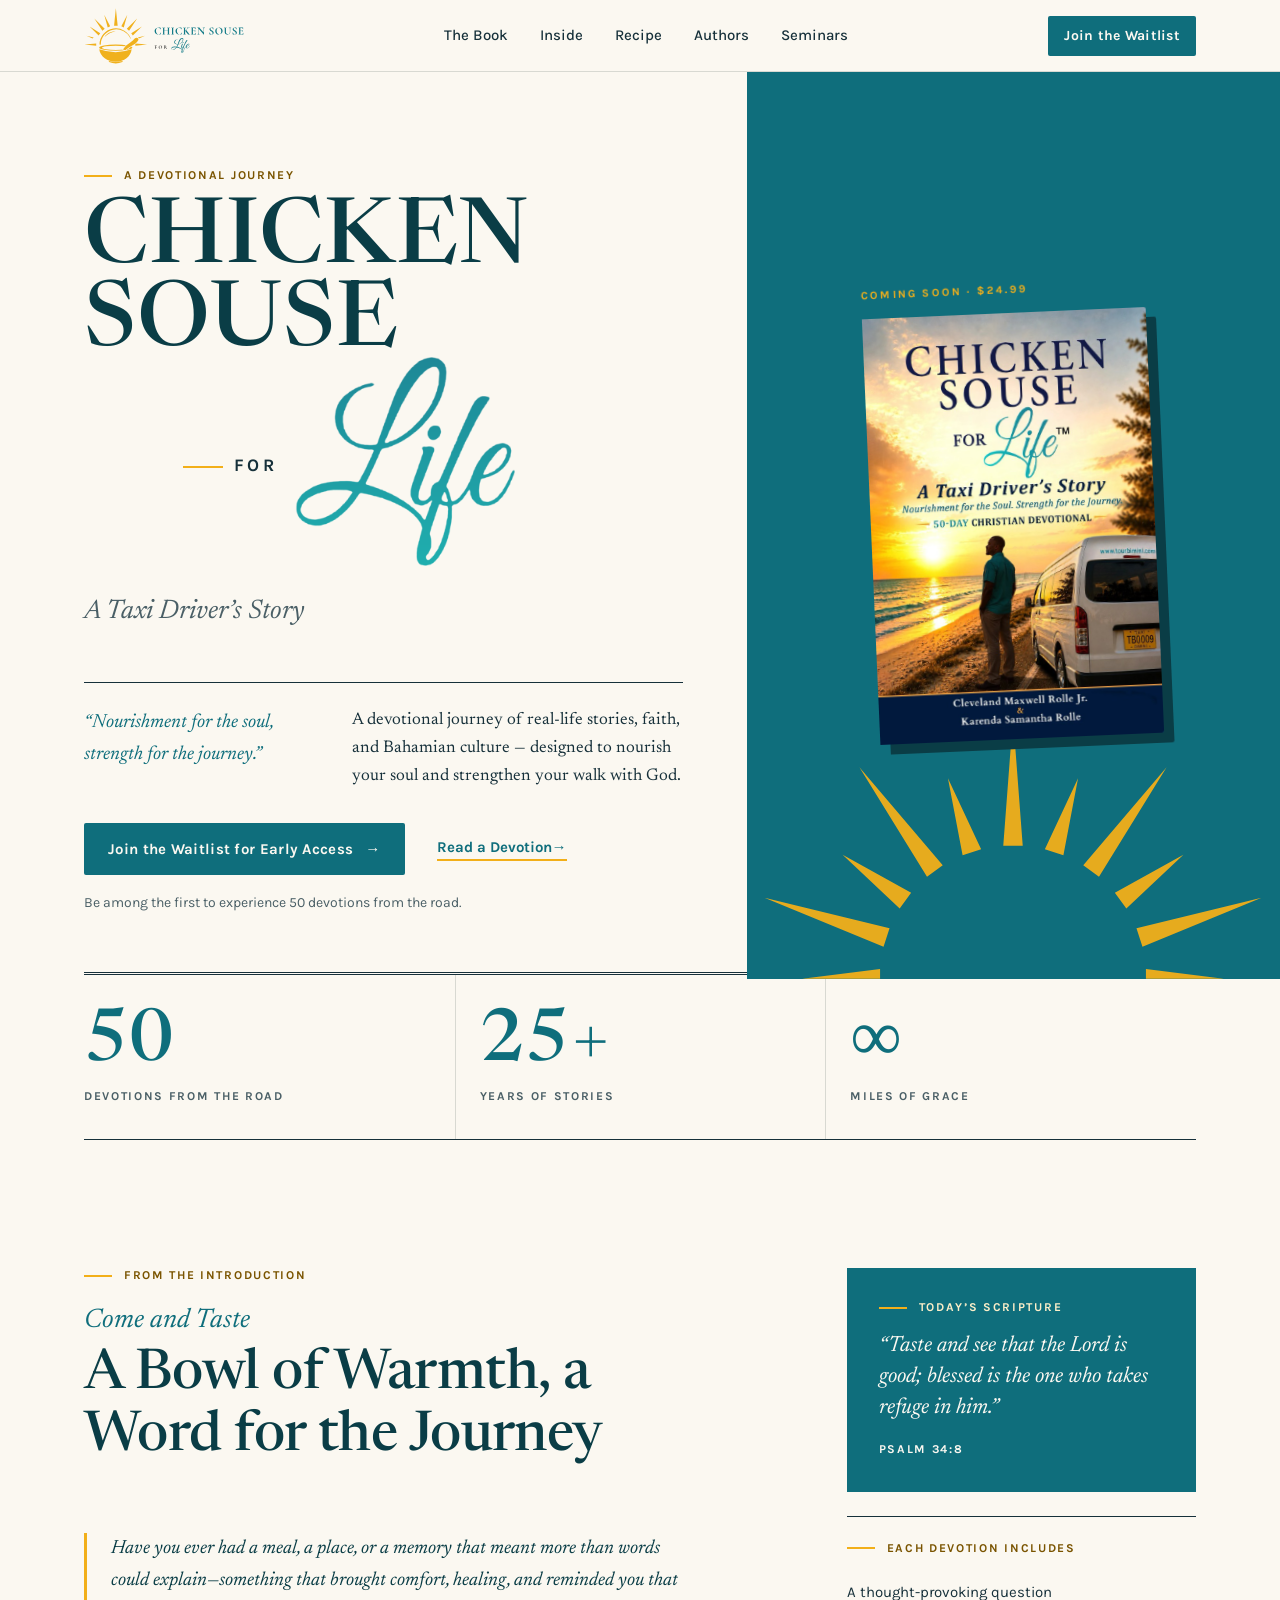
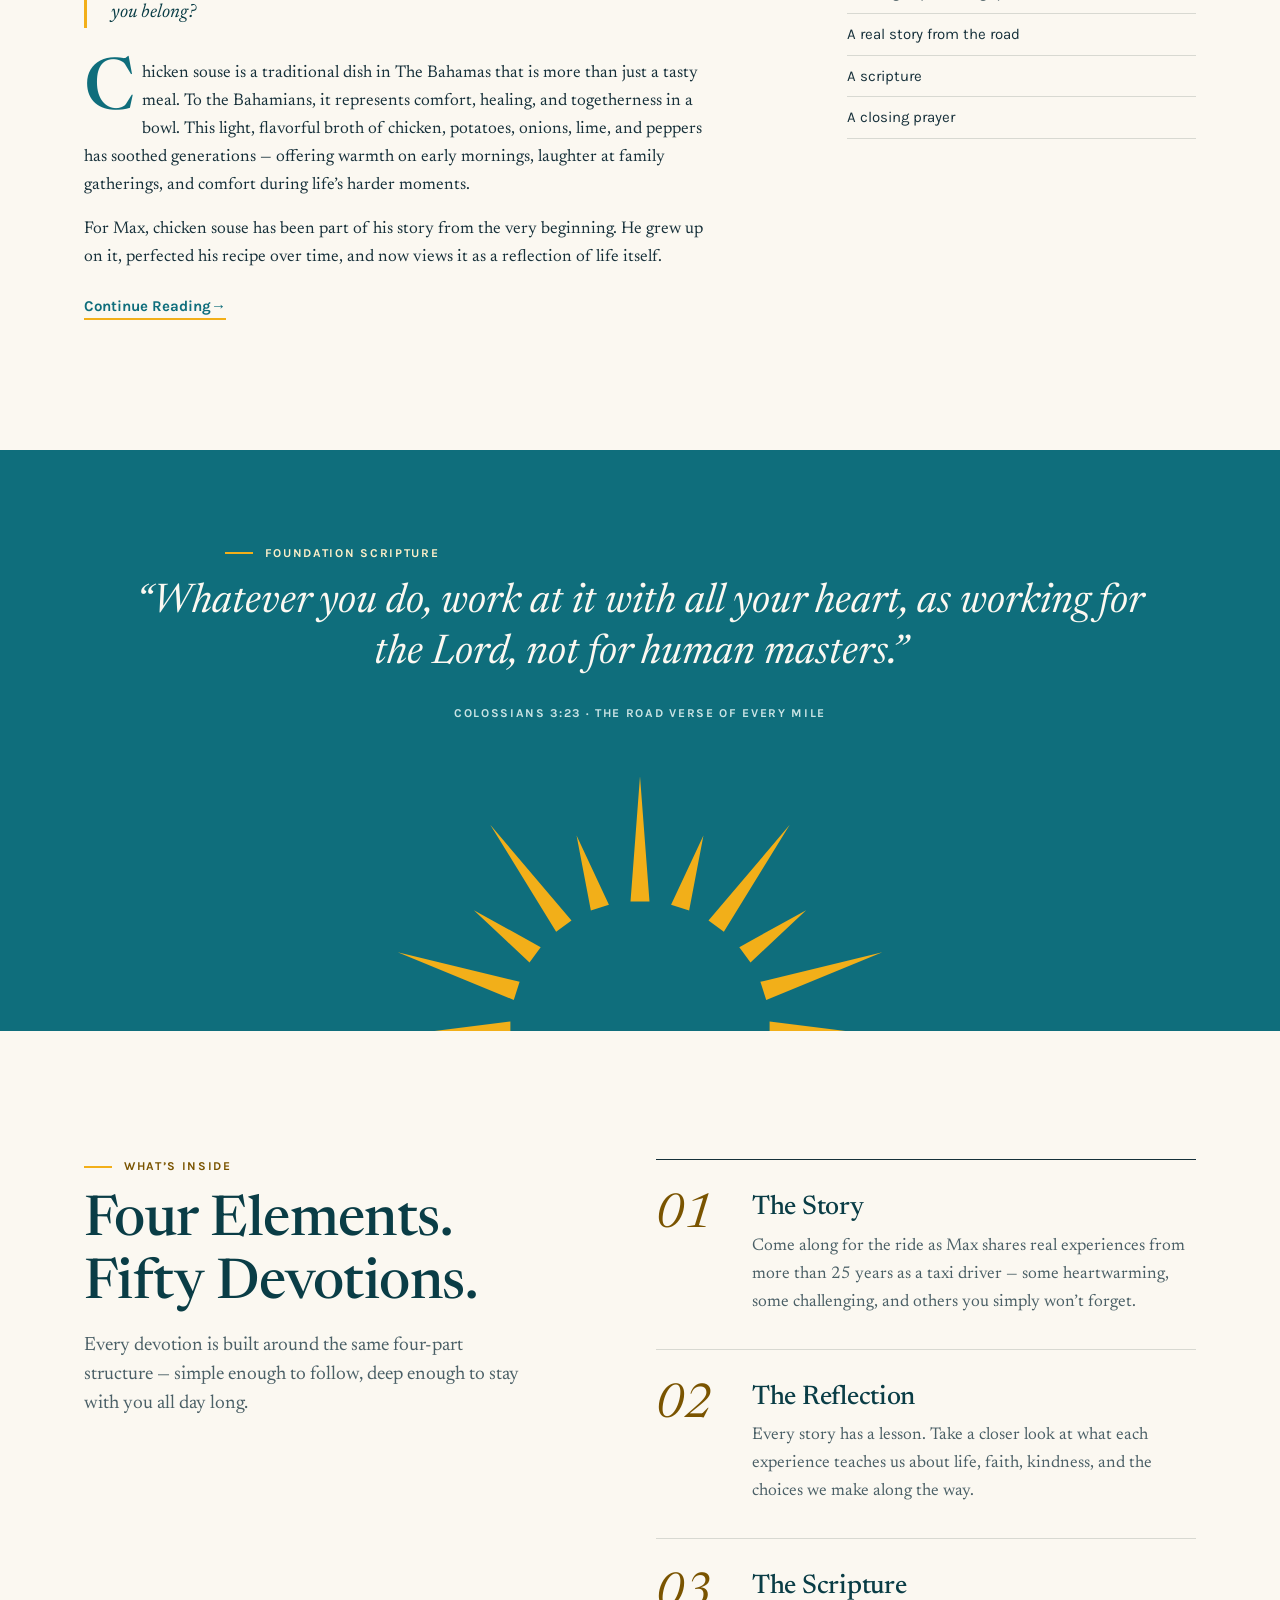
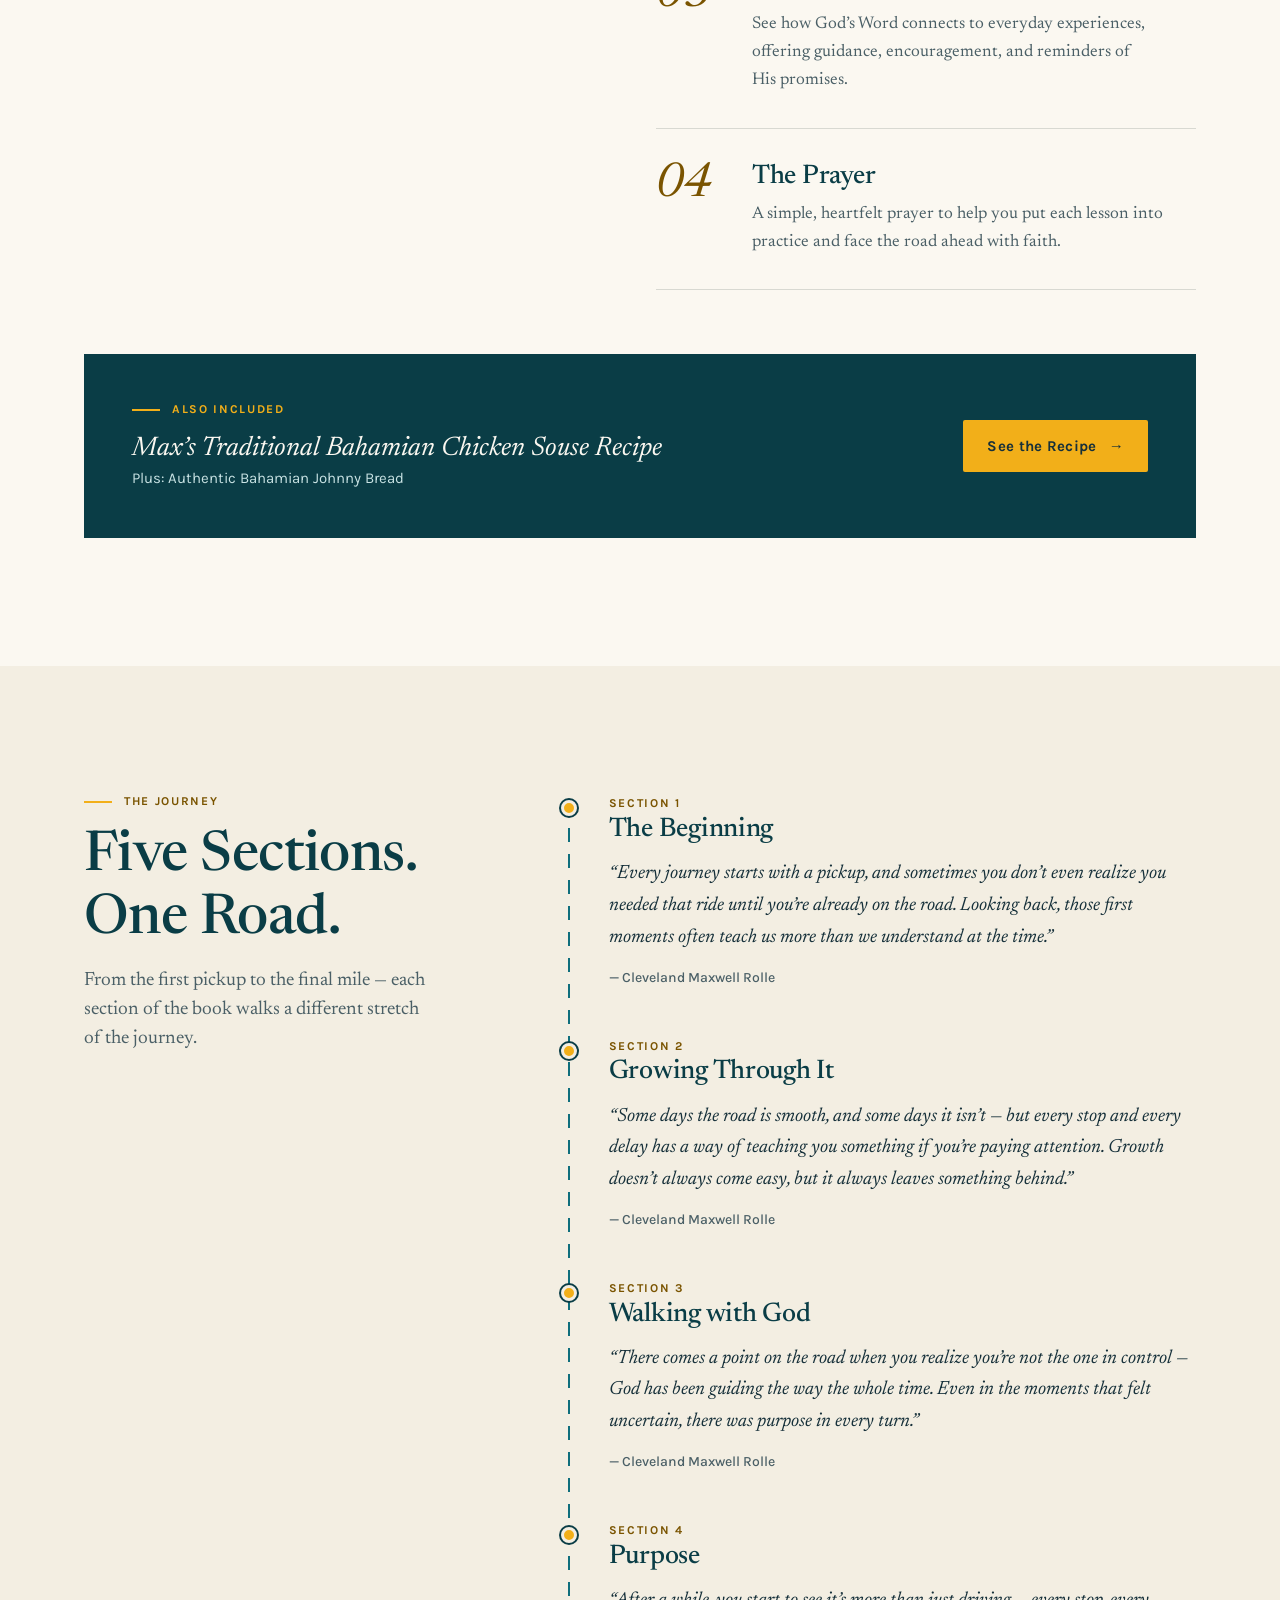
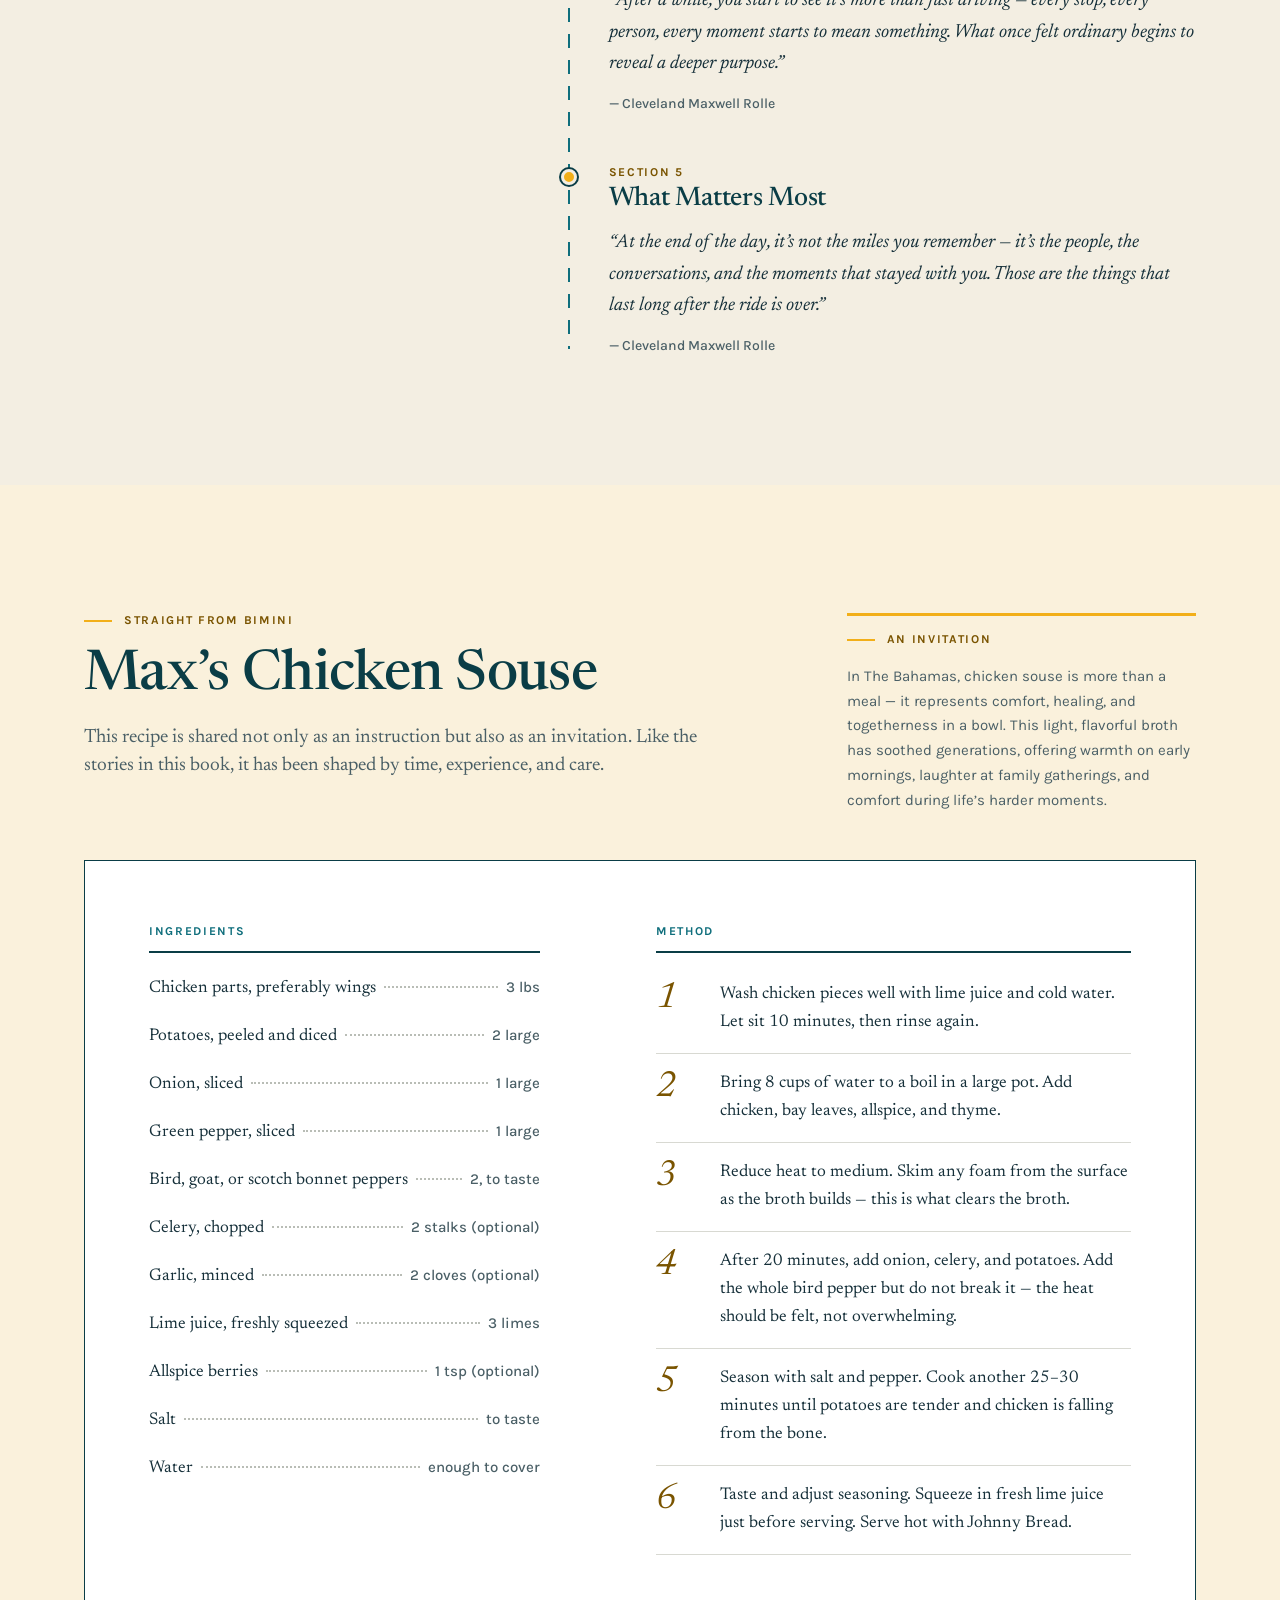
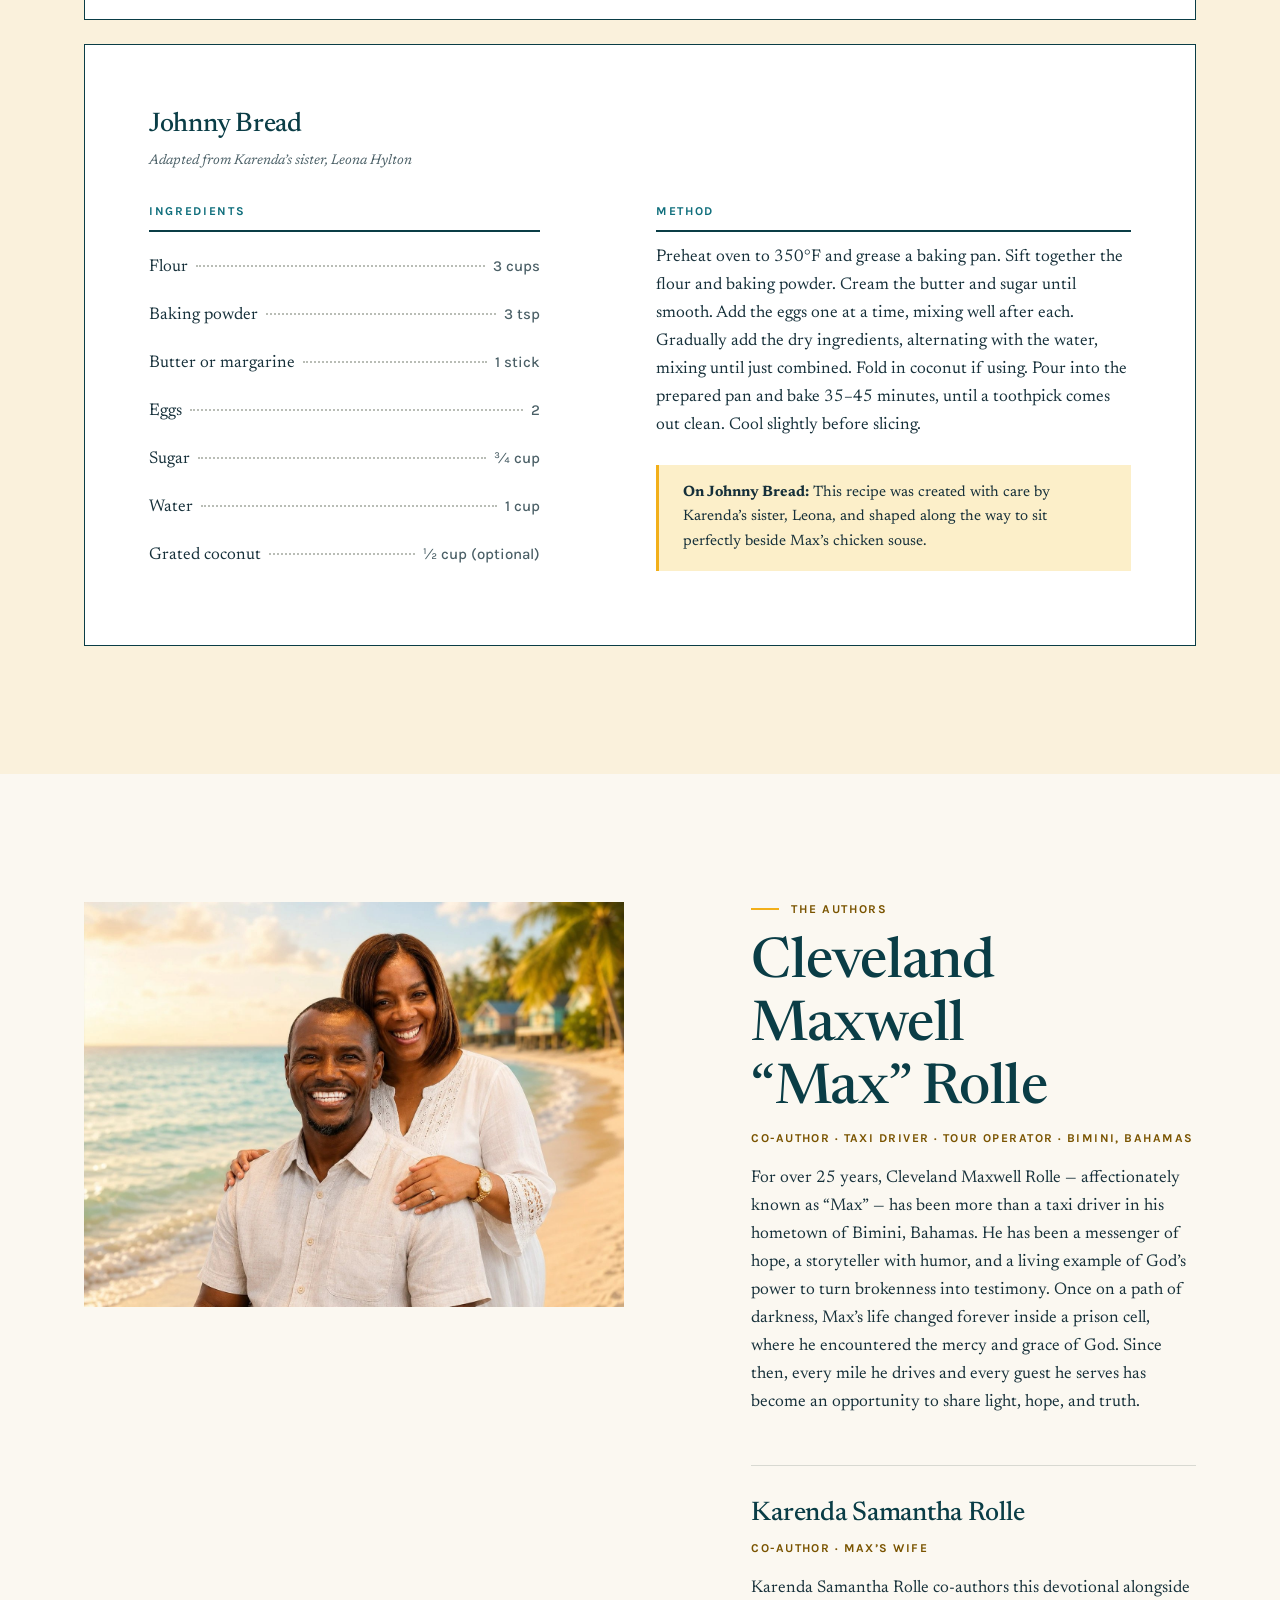
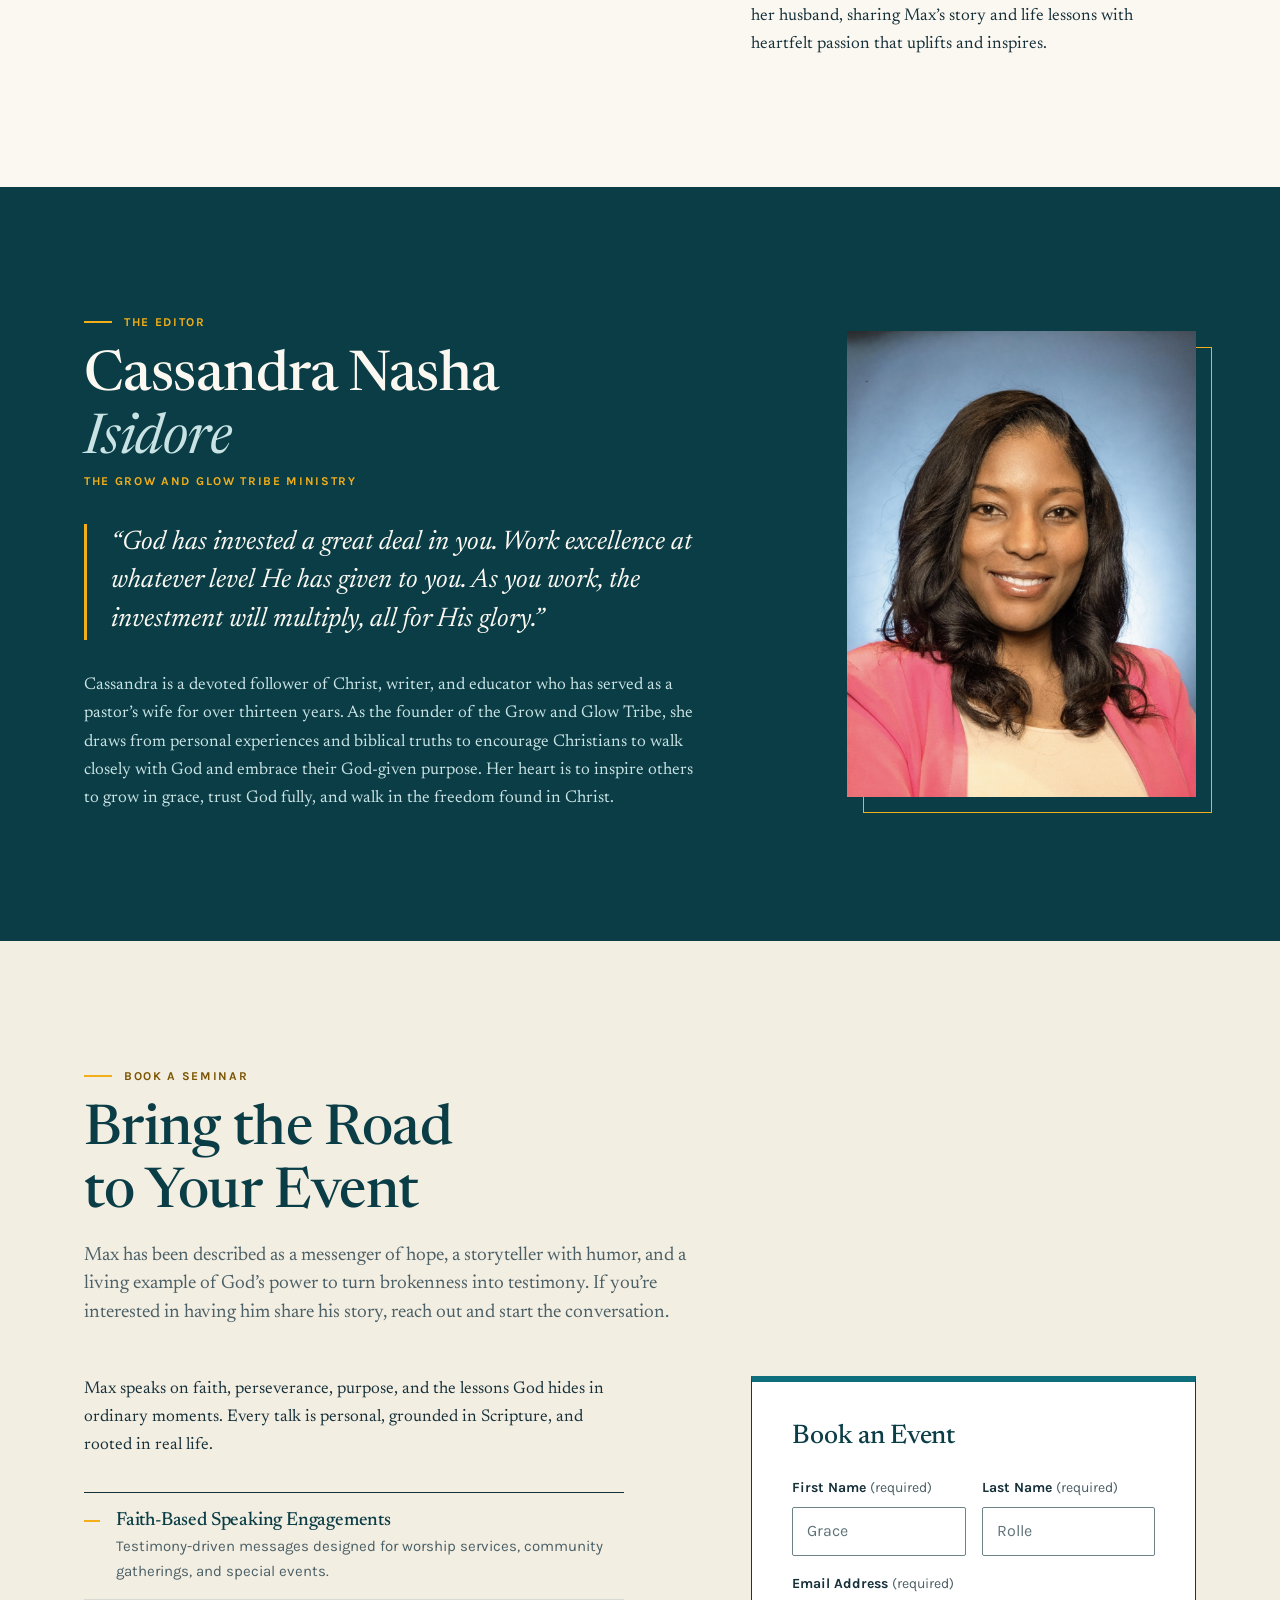
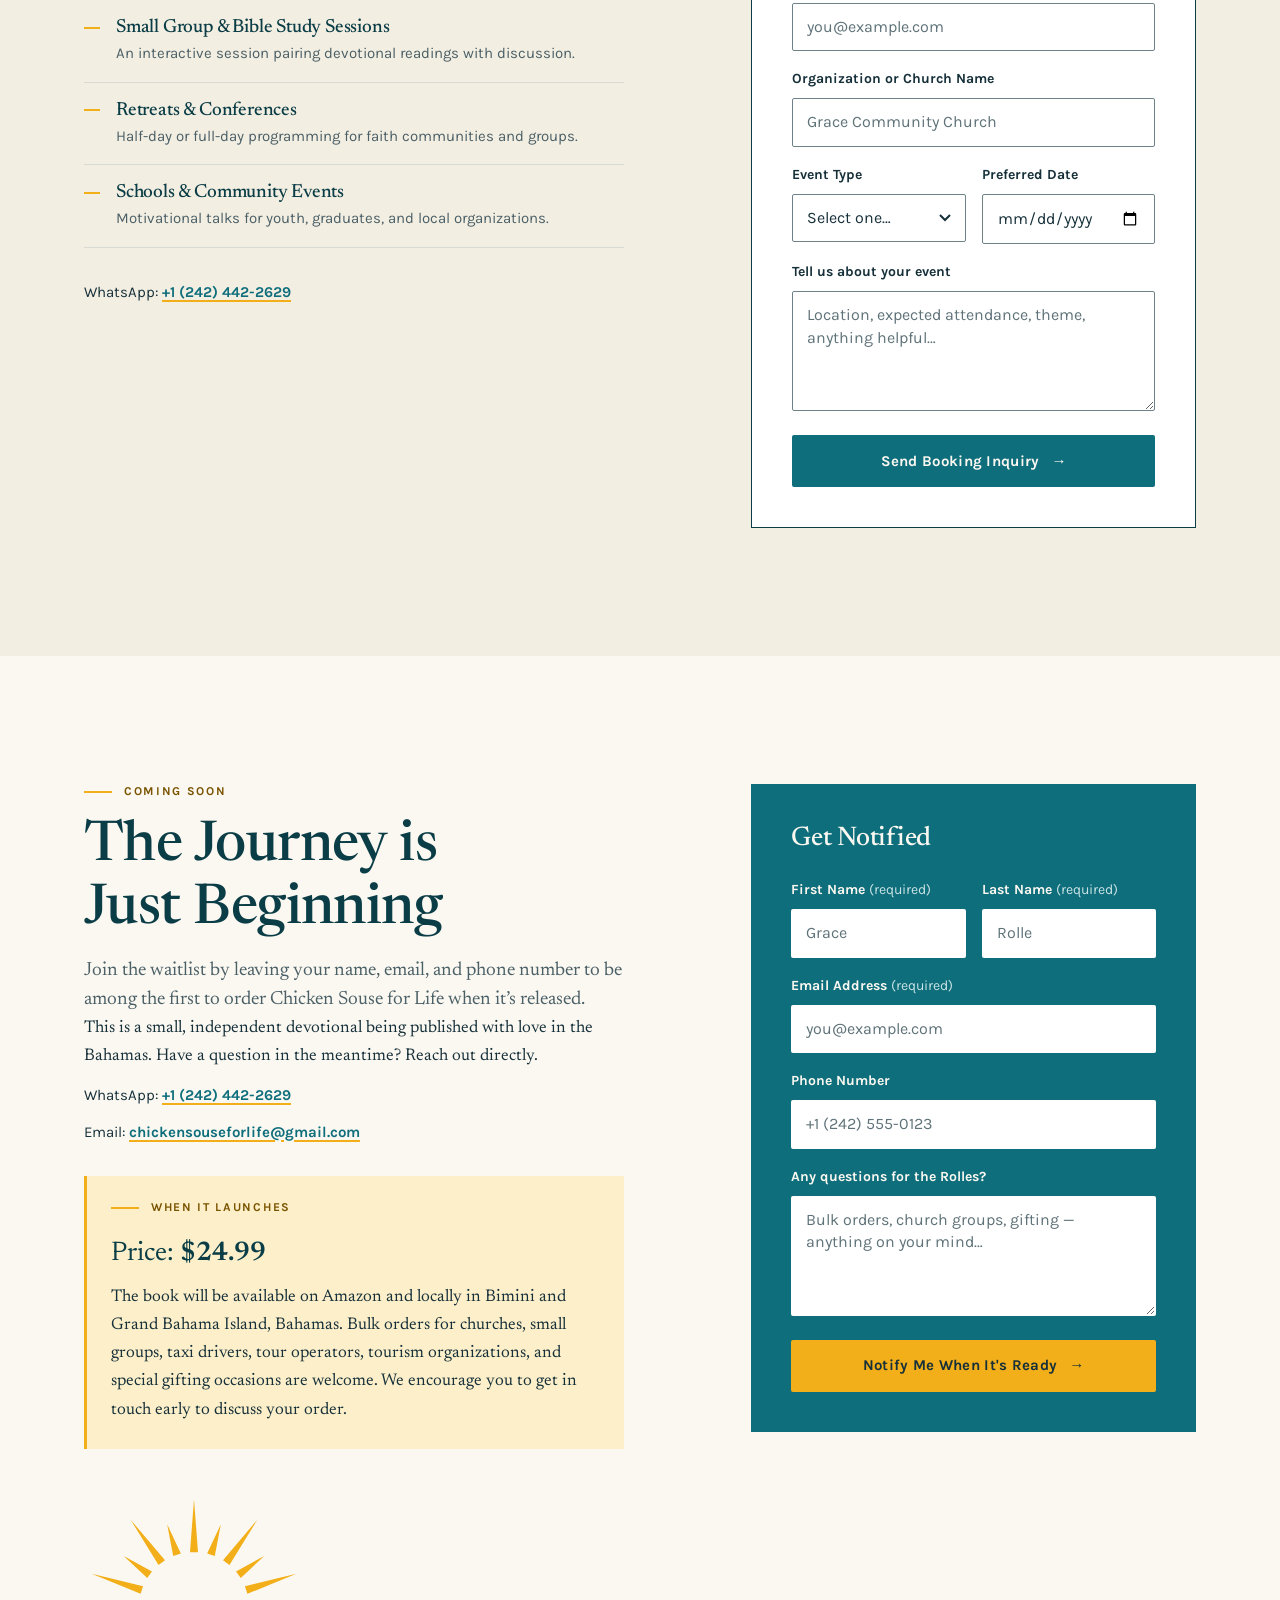
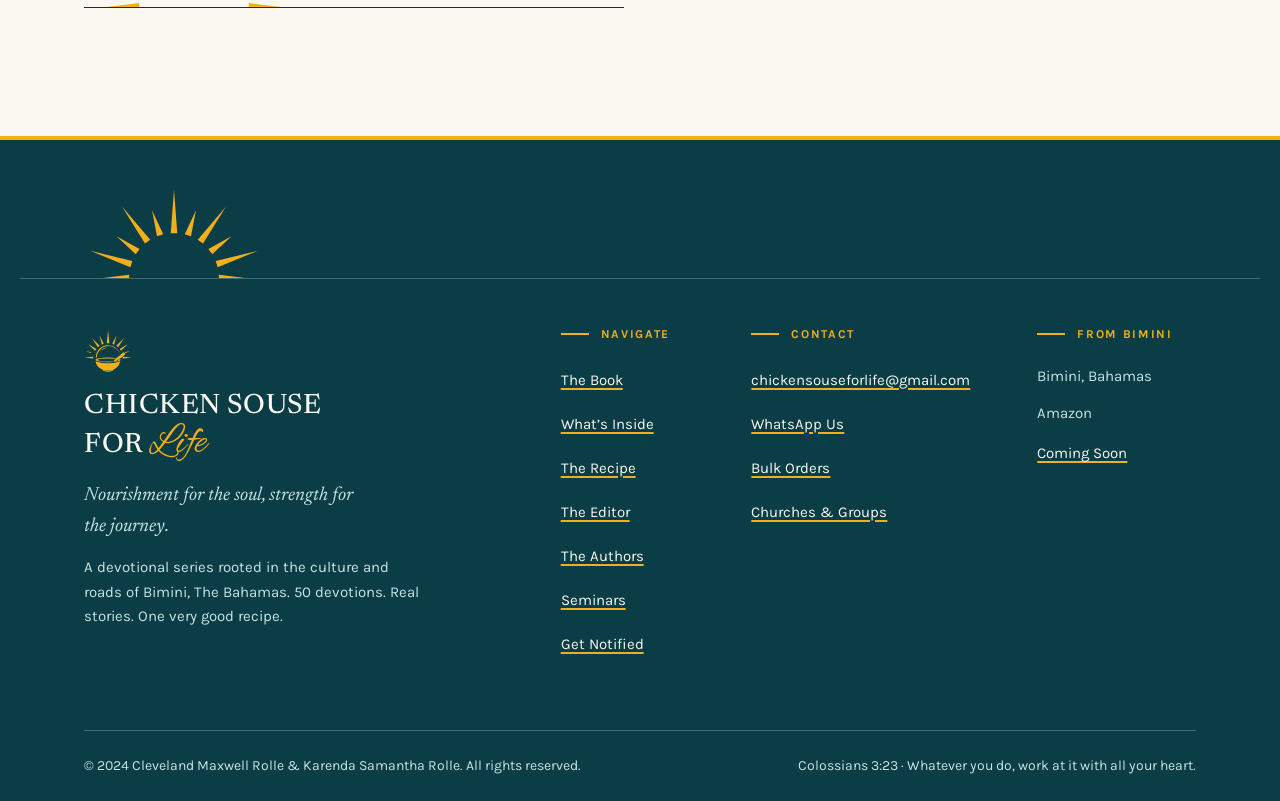
==== commit 979da99a: "Update Scripture and Prayer element text Co-Authored-By: Claude Opus 5.5 <noreply@anthropic.com>" ====
--- a/index.html
+++ b/index.html
@@ -188,14 +188,14 @@
             <span class="inside__num">03</span>
             <div>
               <h3 class="h3">The Scripture</h3>
-              <p>God’s word grounded in the moment, placed alongside each story.</p>
+              <p>See how God’s Word connects to everyday experiences, offering guidance, encouragement, and reminders of His promises.</p>
             </div>
           </li>
           <li class="inside__item">
             <span class="inside__num">04</span>
             <div>
               <h3 class="h3">The Prayer</h3>
-              <p>A closing word to carry with you — whether you’re behind the wheel or at a crossroads.</p>
+              <p>A simple, heartfelt prayer to help you put each lesson into practice and face the road ahead with faith.</p>
             </div>
           </li>
         </ol>
